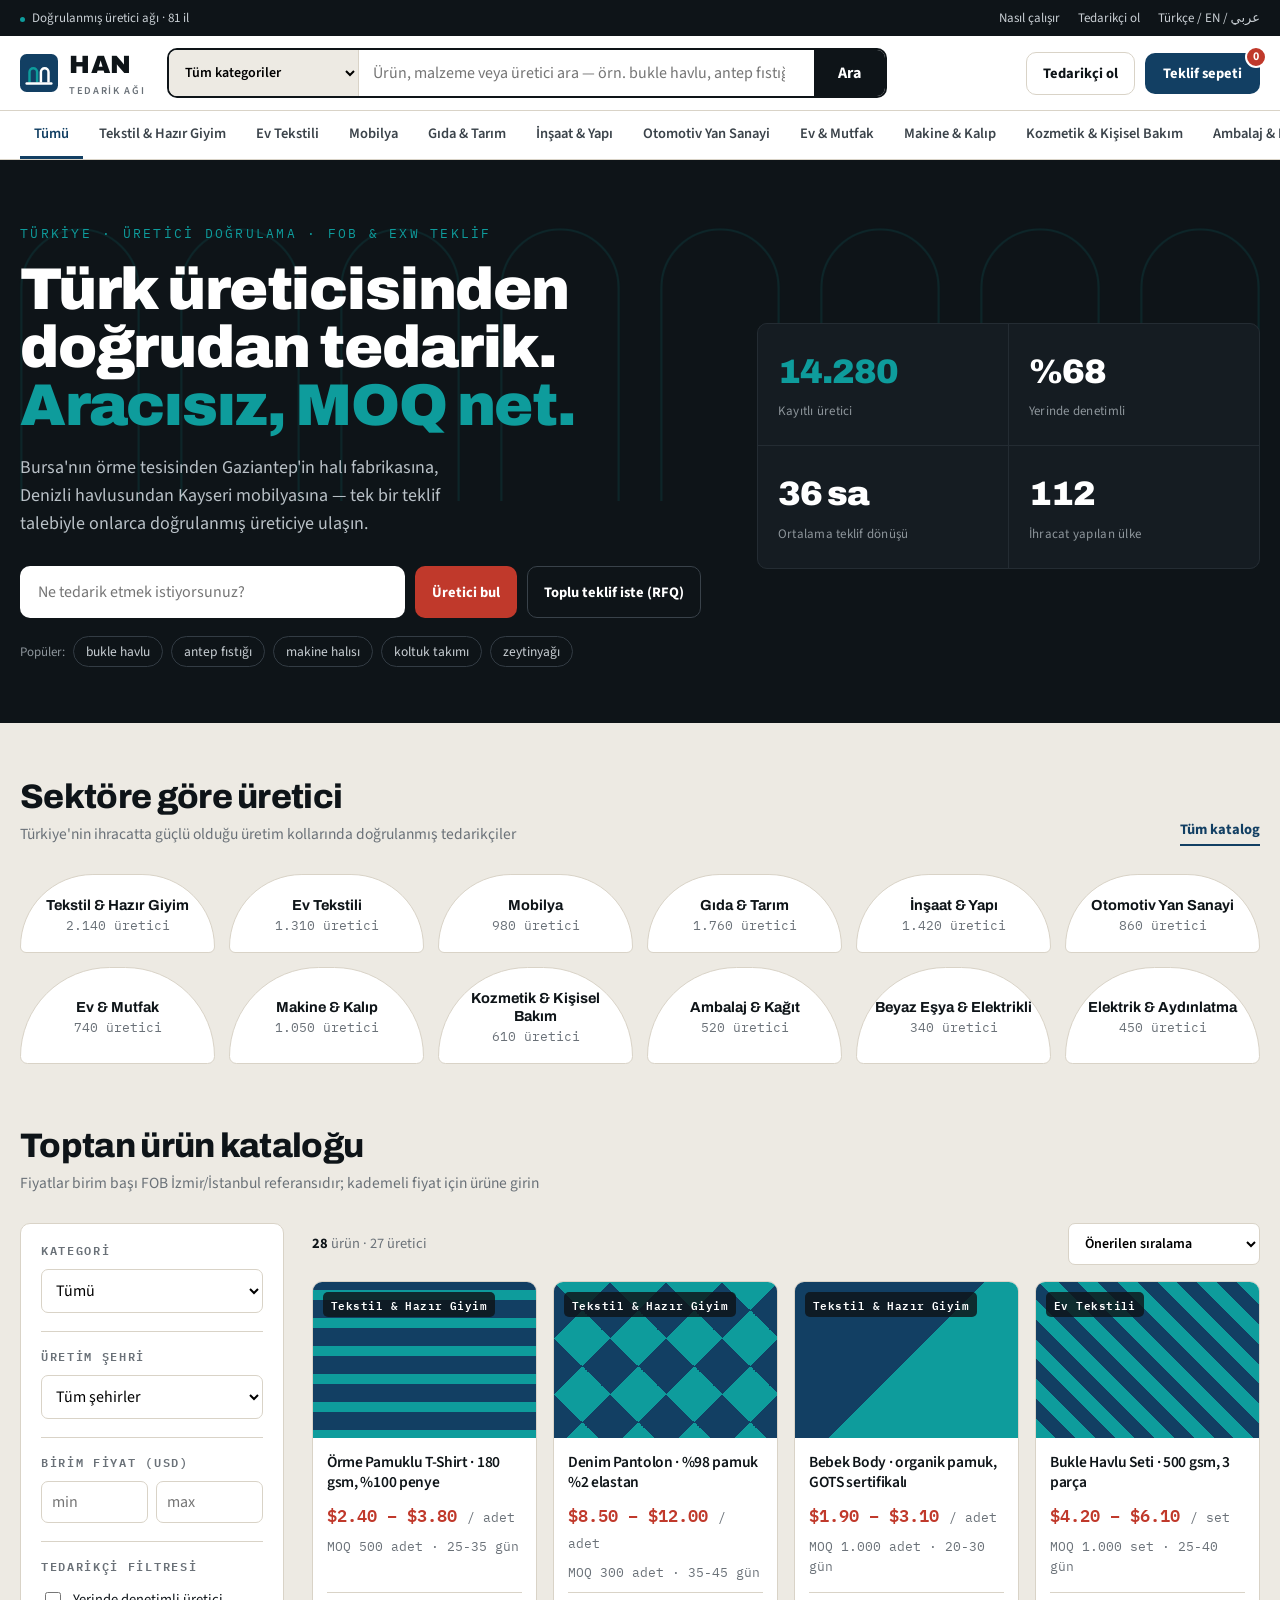
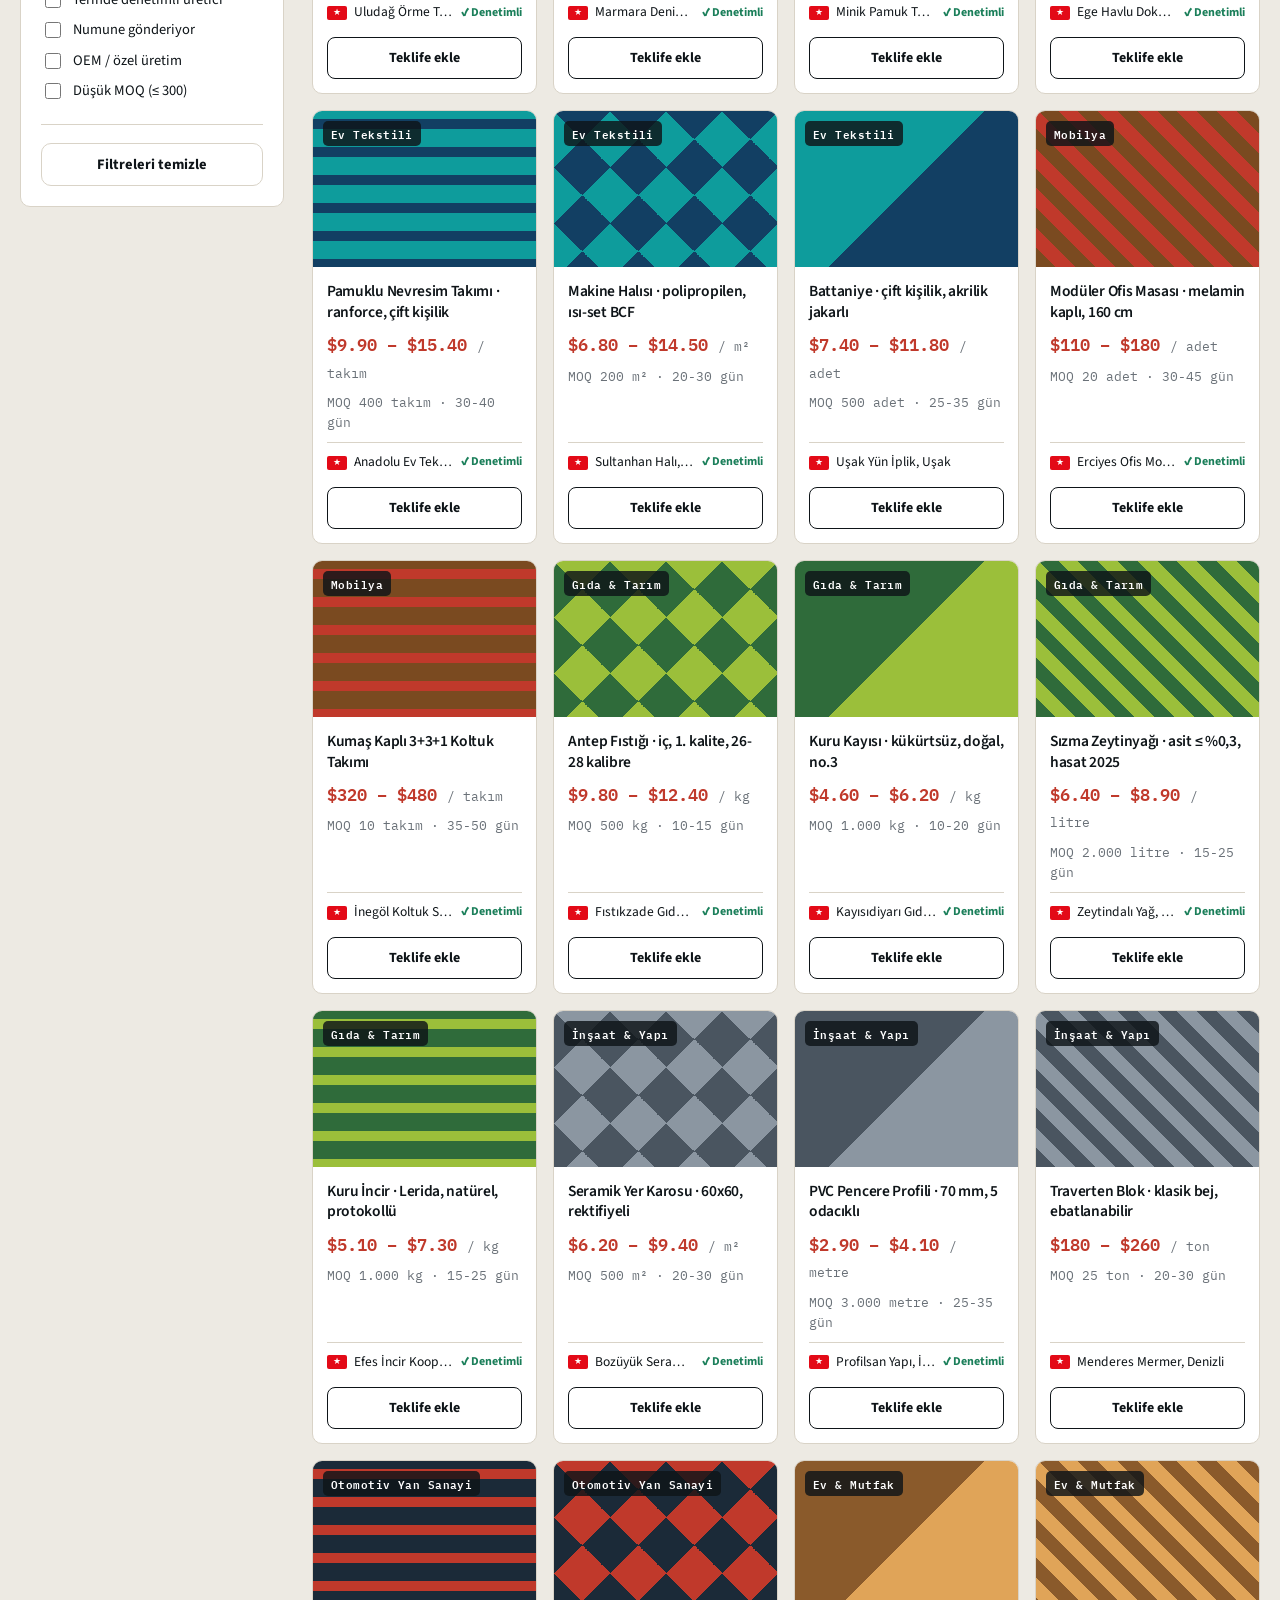
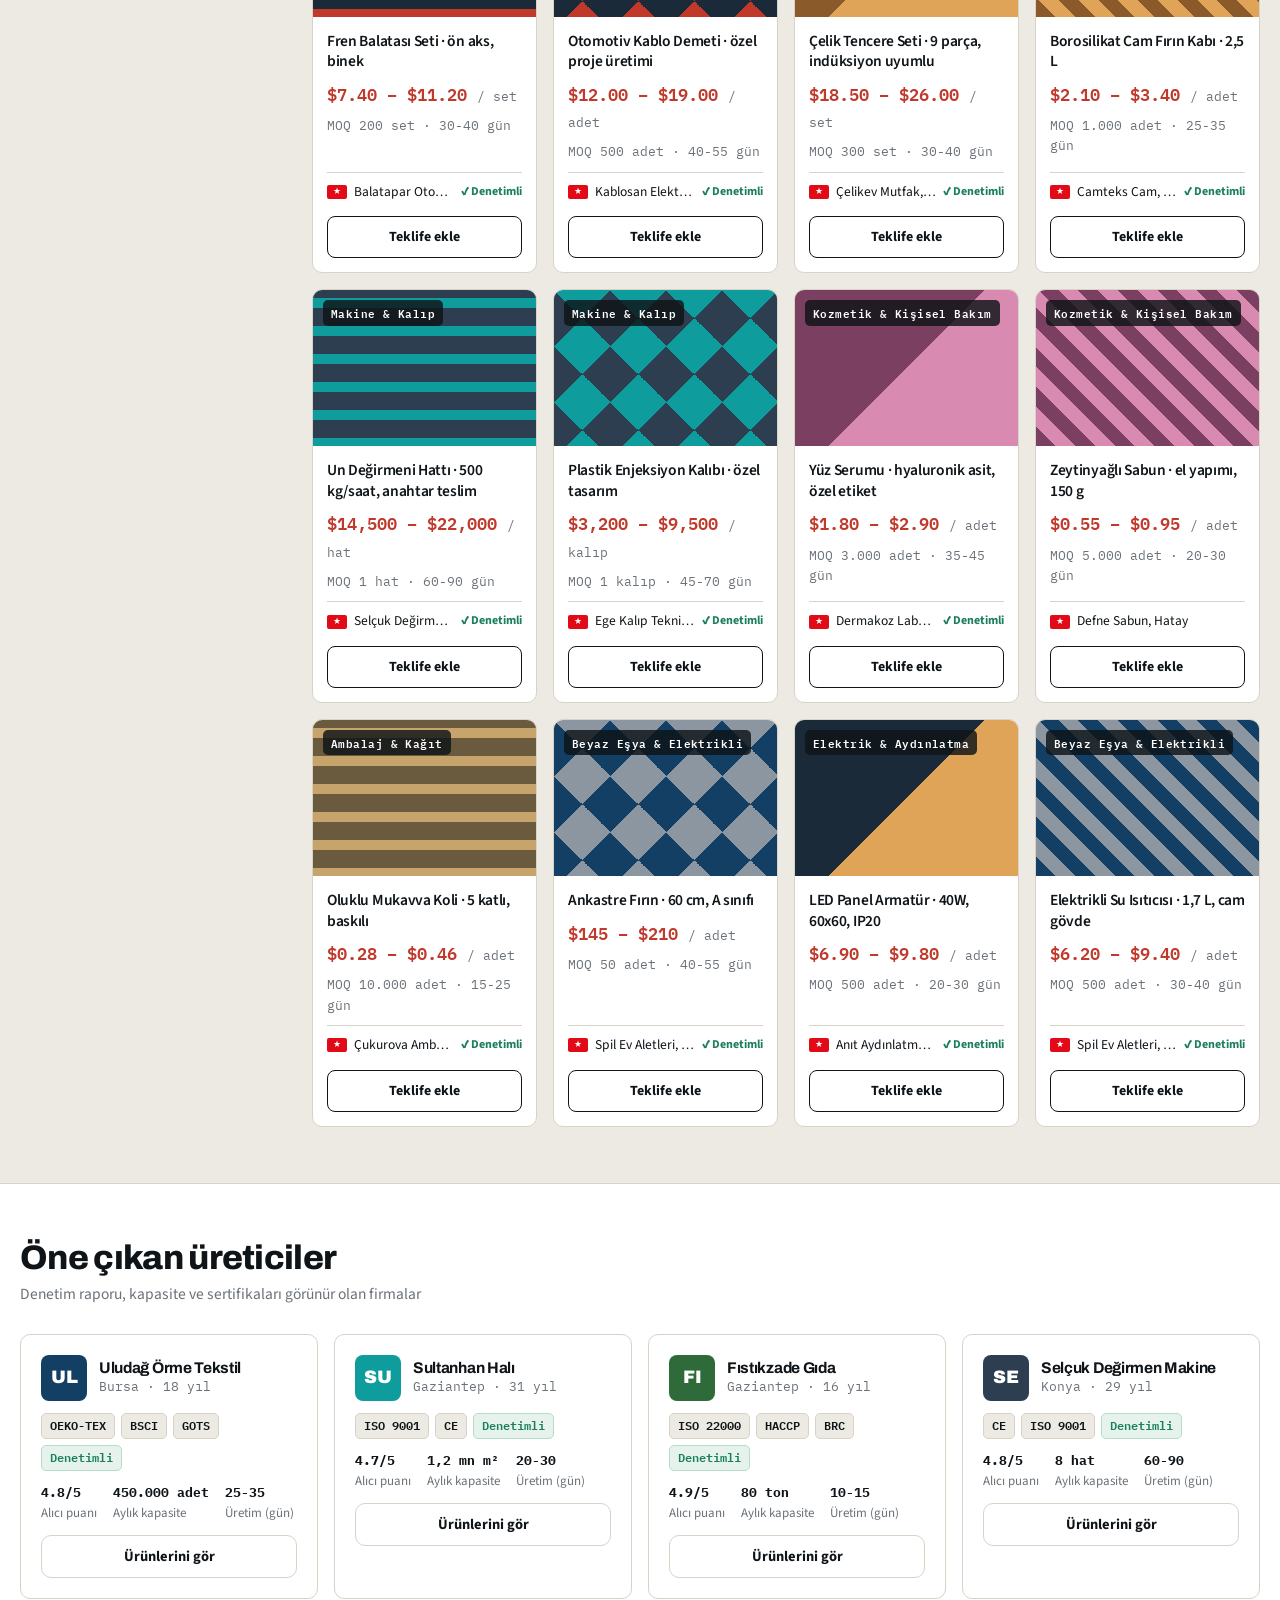
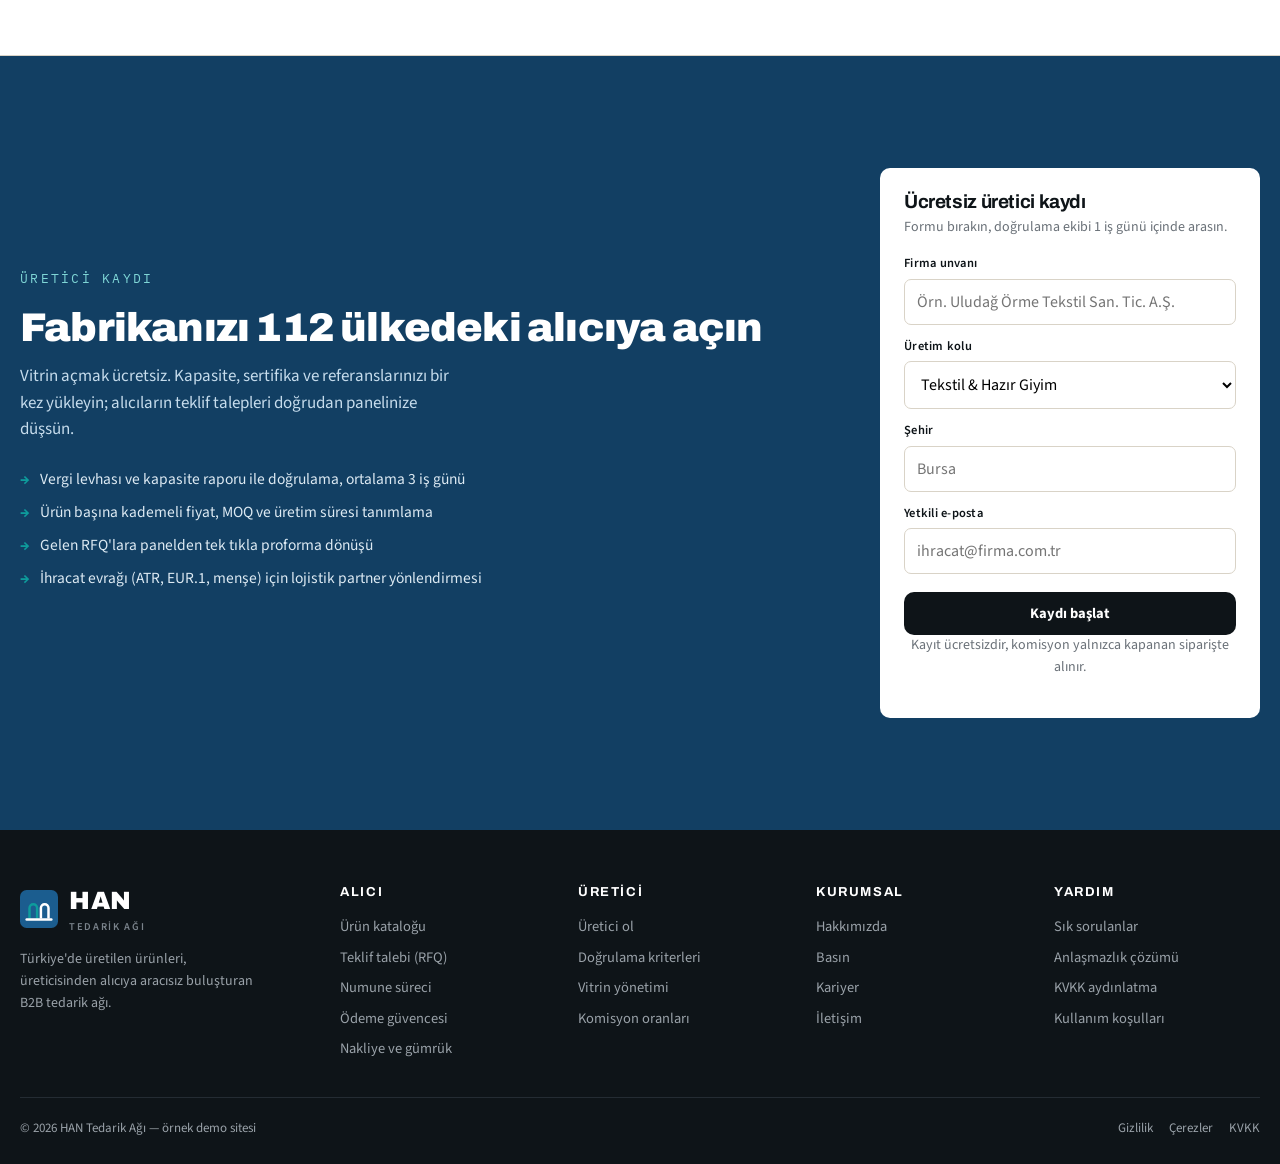
==== index.html @ 0b1ff14b "Add files via upload" ====
<!DOCTYPE html>
<html lang="tr">
<head>
<meta charset="UTF-8">
<meta name="viewport" content="width=device-width, initial-scale=1">
<title>HAN — Türkiye Tedarik Ağı | Doğrulanmış Türk üreticilerden toptan tedarik</title>
<link rel="preconnect" href="https://fonts.googleapis.com">
<link rel="preconnect" href="https://fonts.gstatic.com" crossorigin>
<link rel="stylesheet" href="assets/css/styles.css">
<link href="https://fonts.googleapis.com/css2?family=Archivo:wght@500;600;800;900&family=Source+Sans+3:wght@400;500;600;700&family=IBM+Plex+Mono:wght@400;500;600&display=swap" rel="stylesheet">

</head>
<body>

<div class="utility">
  <div class="wrap">
    <span><span class="dot"></span>Doğrulanmış üretici ağı · 81 il</span>
    <div class="right">
      <a href="#nasil">Nasıl çalışır</a>
      <a href="#tedarikci">Tedarikçi ol</a>
      <a href="#">Türkçe / EN / عربي</a>
    </div>
  </div>
</div>

<header class="main">
  <div class="wrap bar">
    <a class="logo" href="#">
      <svg class="mark" viewBox="0 0 40 40" aria-hidden="true">
        <rect width="40" height="40" rx="7" fill="#123F63"/>
        <path d="M10 30V19a4 4 0 018 0v11" stroke="#0E9C9C" stroke-width="2.6" fill="none"/>
        <path d="M22 30V19a4 4 0 018 0v11" stroke="#fff" stroke-width="2.6" fill="none"/>
        <path d="M7 31h26" stroke="#fff" stroke-width="2.6" stroke-linecap="round"/>
      </svg>
      <span><b data-brand="name">HAN</b><small data-brand="tag">Tedarik Ağı</small></span>
    </a>

    <form class="searchbox" onsubmit="doSearch(event)">
      <select id="searchCat" aria-label="Kategori seç"><option value="">Tüm kategoriler</option></select>
      <input id="searchInput" type="search" placeholder="Ürün, malzeme veya üretici ara — örn. bukle havlu, antep fıstığı" aria-label="Ara">
      <button type="submit">Ara</button>
    </form>

    <div class="acts">
      <button class="btn btn-ghost" onclick="scrollTo2('#tedarikci')">Tedarikçi ol</button>
      <button class="rfq-btn" onclick="openDrawer()">Teklif sepeti<span class="count" id="rfqCount">0</span></button>
    </div>
  </div>
  <nav class="cats" aria-label="Kategoriler"><div class="wrap" id="catNav"></div></nav>
</header>

<div class="hero">
  <svg class="hero-arches" aria-hidden="true" preserveAspectRatio="none" viewBox="0 0 1200 320">
    <defs><pattern id="ar" width="150" height="320" patternUnits="userSpaceOnUse">
      <path d="M20 320V120a55 55 0 01110 0v200" fill="none" stroke="#0E9C9C" stroke-width="2"/>
    </pattern></defs>
    <rect width="1200" height="320" fill="url(#ar)"/>
  </svg>
  <div class="wrap">
    <div>
      <div class="eyebrow">Türkiye · Üretici doğrulama · FOB & EXW teklif</div>
      <h1 data-brand="hero-title">Türk üreticisinden<br>doğrudan tedarik.<br><em>Aracısız, MOQ net.</em></h1>
      <p class="lede" data-brand="hero-lede"></p>
      <form class="hero-search" onsubmit="doSearch(event)">
        <input id="heroInput" type="search" placeholder="Ne tedarik etmek istiyorsunuz?" aria-label="Ürün ara">
        <button type="submit" class="btn btn-bole">Üretici bul</button>
        <button type="button" class="btn btn-ghost" style="color:#fff;border-color:#39424A" onclick="openDrawer()">Toplu teklif iste (RFQ)</button>
      </form>
      <div class="tags">
        <span>Popüler:</span>
        <button onclick="quick('havlu')">bukle havlu</button>
        <button onclick="quick('fıstık')">antep fıstığı</button>
        <button onclick="quick('halı')">makine halısı</button>
        <button onclick="quick('koltuk')">koltuk takımı</button>
        <button onclick="quick('zeytinyağı')">zeytinyağı</button>
      </div>
    </div>
    <div class="stats" id="heroStats"></div>
    </div>
  </div>
</div>

<section>
  <div class="wrap">
    <div class="sec-head">
      <div><h2>Sektöre göre üretici</h2><p>Türkiye'nin ihracatta güçlü olduğu üretim kollarında doğrulanmış tedarikçiler</p></div>
      <a class="more" href="#katalog">Tüm katalog</a>
    </div>
    <div class="arches" id="archGrid"></div>
  </div>
</section>

<section id="katalog" style="padding-top:8px">
  <div class="wrap">
    <div class="sec-head">
      <div><h2>Toptan ürün kataloğu</h2><p>Fiyatlar birim başı FOB İzmir/İstanbul referansıdır; kademeli fiyat için ürüne girin</p></div>
    </div>
    <div class="catalog">
      <aside class="filters">
        <div class="fgroup">
          <h4>Kategori</h4>
          <select id="fCat" onchange="render()"><option value="">Tümü</option></select>
        </div>
        <div class="fgroup">
          <h4>Üretim şehri</h4>
          <select id="fCity" onchange="render()"><option value="">Tüm şehirler</option></select>
        </div>
        <div class="fgroup">
          <h4>Birim fiyat (USD)</h4>
          <div class="range">
            <input type="number" id="fMin" placeholder="min" onchange="render()">
            <input type="number" id="fMax" placeholder="max" onchange="render()">
          </div>
        </div>
        <div class="fgroup">
          <h4>Tedarikçi filtresi</h4>
          <label class="check"><input type="checkbox" id="fVer" onchange="render()"> Yerinde denetimli üretici</label>
          <label class="check"><input type="checkbox" id="fSample" onchange="render()"> Numune gönderiyor</label>
          <label class="check"><input type="checkbox" id="fOem" onchange="render()"> OEM / özel üretim</label>
          <label class="check"><input type="checkbox" id="fLowMoq" onchange="render()"> Düşük MOQ (≤ 300)</label>
        </div>
        <div class="fgroup">
          <button class="btn btn-ghost" style="width:100%" onclick="resetFilters()">Filtreleri temizle</button>
        </div>
      </aside>

      <div>
        <div class="toolbar">
          <span class="n"><b id="resCount">0</b> ürün · <span id="resSupp">0</span> üretici</span>
          <select id="sortBy" onchange="render()">
            <option value="rel">Önerilen sıralama</option>
            <option value="priceAsc">Fiyat: düşükten yükseğe</option>
            <option value="priceDesc">Fiyat: yüksekten düşüğe</option>
            <option value="moq">MOQ: düşükten yükseğe</option>
            <option value="rating">Tedarikçi puanı</option>
          </select>
        </div>
        <div class="grid" id="grid"></div>
      </div>
    </div>
  </div>
</section>

<section class="suppliers" id="nasil">
  <div class="wrap">
    <div class="sec-head">
      <div><h2>Öne çıkan üreticiler</h2><p>Denetim raporu, kapasite ve sertifikaları görünür olan firmalar</p></div>
    </div>
    <div class="srow" id="suppRow"></div>
  </div>
</section>

<section class="sell" id="tedarikci">
  <div class="wrap">
    <div>
      <div class="eyebrow" style="color:#7FD6D6">Üretici kaydı</div>
      <h2>Fabrikanızı 112 ülkedeki alıcıya açın</h2>
      <p>Vitrin açmak ücretsiz. Kapasite, sertifika ve referanslarınızı bir kez yükleyin; alıcıların teklif talepleri doğrudan panelinize düşsün.</p>
      <ul>
        <li>Vergi levhası ve kapasite raporu ile doğrulama, ortalama 3 iş günü</li>
        <li>Ürün başına kademeli fiyat, MOQ ve üretim süresi tanımlama</li>
        <li>Gelen RFQ'lara panelden tek tıkla proforma dönüşü</li>
        <li>İhracat evrağı (ATR, EUR.1, menşe) için lojistik partner yönlendirmesi</li>
      </ul>
    </div>
    <form class="sellform" onsubmit="supplierSubmit(event)">
      <h3>Ücretsiz üretici kaydı</h3>
      <p>Formu bırakın, doğrulama ekibi 1 iş günü içinde arasın.</p>
      <div class="field"><label for="s1">Firma unvanı</label><input id="s1" required placeholder="Örn. Uludağ Örme Tekstil San. Tic. A.Ş."></div>
      <div class="field"><label for="s2">Üretim kolu</label><select id="s2" required></select></div>
      <div class="field"><label for="s3">Şehir</label><input id="s3" required placeholder="Bursa"></div>
      <div class="field"><label for="s4">Yetkili e-posta</label><input id="s4" type="email" required placeholder="ihracat@firma.com.tr"></div>
      <button class="btn btn-dark" style="width:100%;margin-top:6px">Kaydı başlat</button>
      <p class="note">Kayıt ücretsizdir, komisyon yalnızca kapanan siparişte alınır.</p>
    </form>
  </div>
</section>

<footer>
  <div class="wrap">
    <div class="fgrid">
      <div>
        <a class="logo" href="#" style="margin-bottom:14px">
          <svg class="mark" viewBox="0 0 40 40" aria-hidden="true">
            <rect width="40" height="40" rx="7" fill="#1B5D8F"/>
            <path d="M10 30V19a4 4 0 018 0v11" stroke="#0E9C9C" stroke-width="2.6" fill="none"/>
            <path d="M22 30V19a4 4 0 018 0v11" stroke="#fff" stroke-width="2.6" fill="none"/>
            <path d="M7 31h26" stroke="#fff" stroke-width="2.6" stroke-linecap="round"/>
          </svg>
          <span style="color:#fff"><b data-brand="name">HAN</b><small style="color:#7A838B" data-brand="tag">Tedarik Ağı</small></span>
        </a>
        <p style="max-width:34ch;font-size:14px">Türkiye'de üretilen ürünleri, üreticisinden alıcıya aracısız buluşturan B2B tedarik ağı.</p>
      </div>
      <div><h5>Alıcı</h5><ul>
        <li><a href="#katalog">Ürün kataloğu</a></li><li><a href="#">Teklif talebi (RFQ)</a></li>
        <li><a href="#">Numune süreci</a></li><li><a href="#">Ödeme güvencesi</a></li><li><a href="#">Nakliye ve gümrük</a></li></ul></div>
      <div><h5>Üretici</h5><ul>
        <li><a href="#tedarikci">Üretici ol</a></li><li><a href="#">Doğrulama kriterleri</a></li>
        <li><a href="#">Vitrin yönetimi</a></li><li><a href="#">Komisyon oranları</a></li></ul></div>
      <div><h5>Kurumsal</h5><ul>
        <li><a href="#">Hakkımızda</a></li><li><a href="#">Basın</a></li>
        <li><a href="#">Kariyer</a></li><li><a href="#">İletişim</a></li></ul></div>
      <div><h5>Yardım</h5><ul>
        <li><a href="#">Sık sorulanlar</a></li><li><a href="#">Anlaşmazlık çözümü</a></li>
        <li><a href="#">KVKK aydınlatma</a></li><li><a href="#">Kullanım koşulları</a></li></ul></div>
    </div>
    <div class="fbot">
      <span data-brand="footer">© 2026 HAN Tedarik Ağı — örnek demo sitesi</span>
      <div class="right"><a href="#">Gizlilik</a><a href="#">Çerezler</a><a href="#">KVKK</a></div>
    </div>
  </div>
</footer>

<div class="scrim" id="scrim" onclick="closeAll()"></div>

<aside class="drawer" id="drawer" aria-label="Teklif sepeti">
  <div class="dhead"><h3>Teklif sepeti</h3><button onclick="closeAll()" aria-label="Kapat">×</button></div>
  <div class="dbody" id="drawerBody"></div>
  <div class="dfoot" id="drawerFoot"></div>
</aside>

<div class="modal" id="modal" role="dialog" aria-modal="true"><div class="mbox" id="modalBox"></div></div>
<div class="toast" id="toast"></div>

<script src="assets/js/config.js"></script>
<script src="assets/js/data.js"></script>
<script src="assets/js/app.js"></script>
</body>
</html>
---- assets/css/styles.css ----
:root{
  --ink:#0E1418;
  --tile:#123F63;
  --tile-2:#1B5D8F;
  --turq:#0E9C9C;
  --bole:#C0392B;
  --stone:#EDEAE3;
  --paper:#FFFFFF;
  --line:#D9D3C7;
  --muted:#6A7178;
  --ok:#1B7F5A;
  --radius:10px;
  --arch:120px 120px 10px 10px;
  --shadow:0 1px 0 rgba(14,20,24,.06), 0 8px 24px -16px rgba(14,20,24,.35);
}
*{box-sizing:border-box}
html{scroll-behavior:smooth}
body{
  margin:0;background:var(--stone);color:var(--ink);
  font-family:'Source Sans 3',system-ui,sans-serif;font-size:16px;line-height:1.55;
  -webkit-font-smoothing:antialiased;
}
h1,h2,h3,h4{font-family:'Archivo',sans-serif;margin:0;letter-spacing:-.02em;line-height:1.08}
a{color:inherit;text-decoration:none}
button{font-family:inherit;font-size:inherit;cursor:pointer;border:0;background:none;color:inherit}
input,select,textarea{font-family:inherit;font-size:inherit}
:focus-visible{outline:3px solid var(--turq);outline-offset:2px;border-radius:4px}
.mono{font-family:'IBM Plex Mono',monospace;font-variant-numeric:tabular-nums}
.wrap{max-width:1280px;margin:0 auto;padding:0 20px}
.sr{position:absolute;width:1px;height:1px;overflow:hidden;clip:rect(0 0 0 0)}

/* ---------- HEADER ---------- */
.utility{background:var(--ink);color:#C9CFD4;font-size:13px}
.utility .wrap{display:flex;gap:20px;align-items:center;height:36px}
.utility .dot{width:5px;height:5px;border-radius:50%;background:var(--turq);display:inline-block;margin-right:7px}
.utility .right{margin-left:auto;display:flex;gap:18px;align-items:center}
.utility a:hover{color:#fff}
header.main{position:sticky;top:0;z-index:60;background:var(--paper);border-bottom:1px solid var(--line)}
.bar{display:flex;align-items:center;gap:22px;height:74px}
.logo{display:flex;align-items:center;gap:11px;flex-shrink:0}
.mark{width:38px;height:38px;flex-shrink:0}
.logo b{font-family:'Archivo';font-weight:900;font-size:25px;letter-spacing:.02em}
.logo small{display:block;font-size:10.5px;letter-spacing:.16em;text-transform:uppercase;color:var(--muted);font-weight:600;margin-top:-2px}
.searchbox{flex:1;display:flex;border:2px solid var(--ink);border-radius:var(--radius);overflow:hidden;background:#fff;max-width:720px}
.searchbox select{border:0;background:var(--stone);padding:0 12px;font-weight:600;font-size:14px;border-right:1px solid var(--line);max-width:190px}
.searchbox input{flex:1;border:0;padding:12px 14px;min-width:60px}
.searchbox input:focus{outline:none}
.searchbox button{background:var(--ink);color:#fff;padding:0 24px;font-weight:700;letter-spacing:.01em}
.searchbox button:hover{background:var(--tile)}
.acts{margin-left:auto;display:flex;align-items:center;gap:10px}
.btn{padding:10px 16px;border-radius:var(--radius);font-weight:700;font-size:14.5px;border:1.5px solid transparent;transition:.15s}
.btn-ghost{border-color:var(--line)}
.btn-ghost:hover{border-color:var(--ink)}
.btn-dark{background:var(--ink);color:#fff}
.btn-dark:hover{background:var(--tile)}
.btn-bole{background:var(--bole);color:#fff}
.btn-bole:hover{filter:brightness(.92)}
.rfq-btn{position:relative;background:var(--tile);color:#fff;padding:10px 18px;border-radius:var(--radius);font-weight:700;font-size:14.5px}
.rfq-btn:hover{background:var(--tile-2)}
.rfq-btn .count{position:absolute;top:-7px;right:-7px;background:var(--bole);color:#fff;font-size:12px;font-weight:700;min-width:22px;height:22px;border-radius:11px;display:grid;place-items:center;padding:0 5px;border:2px solid #fff}
nav.cats{border-top:1px solid var(--line);background:var(--paper)}
nav.cats .wrap{display:flex;gap:2px;overflow-x:auto;scrollbar-width:none}
nav.cats .wrap::-webkit-scrollbar{display:none}
nav.cats button{white-space:nowrap;padding:12px 14px;font-size:14.5px;font-weight:600;color:#3B434A;border-bottom:3px solid transparent}
nav.cats button:hover{color:var(--ink)}
nav.cats button[aria-current="true"]{color:var(--tile);border-bottom-color:var(--tile)}

/* ---------- HERO ---------- */
.hero{position:relative;background:var(--ink);color:#fff;overflow:hidden}
.hero .wrap{position:relative;z-index:2;padding:64px 20px 56px;display:grid;grid-template-columns:1.15fr .85fr;gap:56px;align-items:center}
.hero-arches{position:absolute;inset:0;opacity:.14;z-index:1}
.eyebrow{font-family:'IBM Plex Mono',monospace;font-size:12.5px;letter-spacing:.18em;text-transform:uppercase;color:var(--turq);margin-bottom:18px}
.hero h1{font-size:clamp(36px,4.6vw,62px);font-weight:900;line-height:.98}
.hero h1 em{font-style:normal;color:var(--turq)}
.hero p.lede{font-size:18px;color:#B9C1C7;max-width:52ch;margin:20px 0 28px}
.hero-search{display:flex;gap:10px;flex-wrap:wrap}
.hero-search input{flex:1;min-width:240px;padding:15px 18px;border:0;border-radius:var(--radius);font-size:16px}
.tags{display:flex;gap:8px;flex-wrap:wrap;margin-top:18px;align-items:center}
.tags span{font-size:13px;color:#8D959B}
.tags button{font-size:13.5px;padding:5px 12px;border:1px solid #333C44;border-radius:999px;color:#C9CFD4}
.tags button:hover{border-color:var(--turq);color:#fff}
.stats{display:grid;grid-template-columns:1fr 1fr;gap:1px;background:#242C33;border:1px solid #242C33;border-radius:var(--radius);overflow:hidden}
.stat{background:#151C22;padding:22px 20px}
.stat b{font-family:'Archivo';font-weight:900;font-size:34px;display:block;letter-spacing:-.03em}
.stat span{font-size:13px;color:#8D959B;letter-spacing:.02em}
.stat.turq b{color:var(--turq)}

/* ---------- SECTIONS ---------- */
section{padding:56px 0}
.sec-head{display:flex;align-items:flex-end;gap:16px;margin-bottom:28px;flex-wrap:wrap}
.sec-head h2{font-size:clamp(24px,3vw,34px);font-weight:800}
.sec-head p{margin:6px 0 0;color:var(--muted);font-size:15.5px}
.sec-head .more{margin-left:auto;font-weight:700;font-size:14.5px;color:var(--tile);border-bottom:2px solid var(--tile);padding-bottom:2px}

/* category arches */
.arches{display:grid;grid-template-columns:repeat(6,1fr);gap:14px}
.arch{background:var(--paper);border:1px solid var(--line);border-radius:var(--arch);padding:22px 14px 16px;text-align:center;transition:.18s;position:relative;overflow:hidden}
.arch:hover{transform:translateY(-3px);border-color:var(--tile);box-shadow:var(--shadow)}
.arch .motif{height:74px;margin:0 auto 12px;width:74px;border-radius:999px 999px 6px 6px}
.arch b{display:block;font-family:'Archivo';font-weight:700;font-size:14.5px;line-height:1.2}
.arch small{color:var(--muted);font-size:12.5px;font-family:'IBM Plex Mono',monospace}

/* ---------- CATALOG ---------- */
.catalog{display:grid;grid-template-columns:264px 1fr;gap:28px;align-items:start}
.filters{background:var(--paper);border:1px solid var(--line);border-radius:var(--radius);padding:20px;position:sticky;top:120px}
.fgroup{padding-bottom:18px;margin-bottom:18px;border-bottom:1px solid var(--line)}
.fgroup:last-child{border:0;margin:0;padding:0}
.fgroup h4{font-size:12px;letter-spacing:.14em;text-transform:uppercase;color:var(--muted);margin-bottom:12px;font-family:'IBM Plex Mono',monospace;font-weight:600}
.check{display:flex;align-items:center;gap:9px;padding:4px 0;font-size:14.5px;cursor:pointer}
.check input{accent-color:var(--tile);width:16px;height:16px}
.filters select,.filters input[type=number]{width:100%;padding:9px 10px;border:1px solid var(--line);border-radius:7px;background:#fff}
.range{display:flex;gap:8px}
.toolbar{display:flex;align-items:center;gap:14px;margin-bottom:16px;flex-wrap:wrap}
.toolbar .n{font-size:14.5px;color:var(--muted)}
.toolbar .n b{color:var(--ink)}
.toolbar select{margin-left:auto;padding:9px 12px;border:1px solid var(--line);border-radius:7px;background:#fff;font-weight:600;font-size:14px}

.grid{display:grid;grid-template-columns:repeat(4,1fr);gap:16px}
.card{background:var(--paper);border:1px solid var(--line);border-radius:var(--radius);overflow:hidden;display:flex;flex-direction:column;transition:.18s}
.card:hover{box-shadow:var(--shadow);border-color:#B9B2A4;transform:translateY(-2px)}
.card .thumb{height:156px;position:relative;cursor:pointer}
.card .thumb .badge{position:absolute;top:10px;left:10px;background:rgba(14,20,24,.82);color:#fff;font-size:11px;font-weight:600;padding:4px 8px;border-radius:5px;letter-spacing:.04em;font-family:'IBM Plex Mono',monospace}
.card .body{padding:14px;display:flex;flex-direction:column;gap:9px;flex:1}
.card h3{font-size:15.5px;font-weight:600;font-family:'Source Sans 3';line-height:1.32;cursor:pointer}
.card h3:hover{color:var(--tile)}
.price{font-family:'IBM Plex Mono',monospace;font-weight:600;font-size:17px;color:var(--bole)}
.price small{font-weight:400;color:var(--muted);font-size:12.5px}
.moq{font-size:13px;color:var(--muted);font-family:'IBM Plex Mono',monospace}
.supp{display:flex;align-items:center;gap:7px;font-size:13.5px;padding-top:9px;border-top:1px solid var(--line);margin-top:auto}
.supp .flagchip{width:20px;height:14px;border-radius:2px;background:linear-gradient(#E30A17 0 100%);position:relative;flex-shrink:0}
.supp .flagchip::after{content:"★";position:absolute;inset:0;color:#fff;font-size:9px;display:grid;place-items:center}
.supp .name{overflow:hidden;text-overflow:ellipsis;white-space:nowrap}
.verified{color:var(--ok);font-weight:700;font-size:12px;display:inline-flex;align-items:center;gap:3px;flex-shrink:0}
.card .add{margin:0 14px 14px;padding:10px;border:1.5px solid var(--ink);border-radius:8px;font-weight:700;font-size:14px;text-align:center;transition:.15s}
.card .add:hover{background:var(--ink);color:#fff}
.card .add.in{background:var(--ok);border-color:var(--ok);color:#fff}
.empty{grid-column:1/-1;background:var(--paper);border:1px dashed var(--line);border-radius:var(--radius);padding:56px;text-align:center}
.empty h3{font-size:20px;margin-bottom:8px}
.empty p{color:var(--muted);margin:0 0 18px}

/* ---------- SUPPLIERS ---------- */
.suppliers{background:var(--paper);border-top:1px solid var(--line);border-bottom:1px solid var(--line)}
.srow{display:grid;grid-template-columns:repeat(4,1fr);gap:16px}
.scard{border:1px solid var(--line);border-radius:var(--radius);padding:20px;display:flex;flex-direction:column;gap:12px}
.scard .top{display:flex;gap:12px;align-items:center}
.scard .avatar{width:46px;height:46px;border-radius:8px;display:grid;place-items:center;font-family:'Archivo';font-weight:900;color:#fff;font-size:18px;flex-shrink:0}
.scard h4{font-size:15.5px;font-weight:700}
.scard .meta{font-size:13px;color:var(--muted);font-family:'IBM Plex Mono',monospace}
.chips{display:flex;gap:6px;flex-wrap:wrap}
.chip{font-size:11.5px;font-weight:600;padding:3px 8px;border-radius:5px;background:var(--stone);border:1px solid var(--line);font-family:'IBM Plex Mono',monospace}
.scard .stats2{display:flex;gap:16px;font-size:13px;color:var(--muted)}
.scard .stats2 b{color:var(--ink);display:block;font-family:'IBM Plex Mono',monospace}

/* ---------- SELL CTA ---------- */
.sell{background:var(--tile);color:#fff}
.sell .wrap{display:grid;grid-template-columns:1fr 380px;gap:48px;align-items:center;padding:56px 20px}
.sell h2{font-size:clamp(26px,3.4vw,40px);font-weight:900;margin-bottom:14px}
.sell p{color:#C6DCEC;font-size:17px;max-width:56ch;margin:0 0 24px}
.sell ul{list-style:none;padding:0;margin:0 0 28px;display:grid;gap:9px}
.sell li{display:flex;gap:10px;font-size:15.5px;color:#DDEAF3}
.sell li::before{content:"→";color:var(--turq);font-weight:700}
.sellform{background:#fff;color:var(--ink);border-radius:var(--radius);padding:24px}
.sellform h3{font-size:19px;margin-bottom:4px}
.sellform p{color:var(--muted);font-size:14px;margin:0 0 16px}
.field{margin-bottom:12px}
.field label{display:block;font-size:12.5px;font-weight:600;margin-bottom:5px;letter-spacing:.02em}
.field input,.field select,.field textarea{width:100%;padding:11px 12px;border:1px solid var(--line);border-radius:7px;background:#fff}
.field textarea{resize:vertical;min-height:78px}

/* ---------- FOOTER ---------- */
footer{background:var(--ink);color:#9AA2A9;padding:52px 0 26px;font-size:14.5px}
.fgrid{display:grid;grid-template-columns:1.4fr repeat(4,1fr);gap:32px;margin-bottom:36px}
footer h5{font-family:'Archivo';color:#fff;font-size:13px;letter-spacing:.12em;text-transform:uppercase;margin:0 0 14px}
footer ul{list-style:none;padding:0;margin:0;display:grid;gap:8px}
footer a:hover{color:#fff}
.fbot{border-top:1px solid #242C33;padding-top:20px;display:flex;gap:16px;flex-wrap:wrap;font-size:13px}
.fbot .right{margin-left:auto;display:flex;gap:16px}

/* ---------- DRAWER / MODAL ---------- */
.scrim{position:fixed;inset:0;background:rgba(14,20,24,.55);z-index:90;opacity:0;pointer-events:none;transition:.2s}
.scrim.on{opacity:1;pointer-events:auto}
.drawer{position:fixed;top:0;right:0;bottom:0;width:min(460px,100%);background:var(--stone);z-index:100;display:flex;flex-direction:column;transform:translateX(100%);transition:transform .26s cubic-bezier(.4,0,.2,1)}
.drawer.on{transform:none}
.dhead{background:var(--ink);color:#fff;padding:20px;display:flex;align-items:center;gap:12px}
.dhead h3{font-size:19px;flex:1}
.dhead button{color:#9AA2A9;font-size:26px;line-height:1}
.dhead button:hover{color:#fff}
.dbody{flex:1;overflow:auto;padding:18px}
.ditem{background:#fff;border:1px solid var(--line);border-radius:8px;padding:12px;display:flex;gap:12px;margin-bottom:10px}
.ditem .th{width:54px;height:54px;border-radius:6px;flex-shrink:0}
.ditem .n{font-size:14px;font-weight:600;line-height:1.3}
.ditem .s{font-size:12.5px;color:var(--muted);font-family:'IBM Plex Mono',monospace}
.ditem input{width:96px;padding:6px 8px;border:1px solid var(--line);border-radius:6px;font-family:'IBM Plex Mono',monospace}
.ditem .rm{color:var(--bole);font-size:12.5px;font-weight:600;margin-left:auto}
.dfoot{border-top:1px solid var(--line);padding:16px 18px;background:#fff}
.dfoot .btn{width:100%;text-align:center;display:block}
.note{font-size:12.5px;color:var(--muted);margin-top:10px;text-align:center}

.modal{position:fixed;inset:0;z-index:100;display:none;padding:28px;overflow:auto}
.modal.on{display:block}
.mbox{max-width:940px;margin:0 auto;background:var(--paper);border-radius:12px;overflow:hidden;position:relative}
.mclose{position:absolute;top:14px;right:16px;font-size:28px;z-index:3;width:38px;height:38px;background:rgba(255,255,255,.9);border-radius:50%;line-height:1}
.mtop{display:grid;grid-template-columns:1fr 1fr}
.mimg{min-height:320px}
.minfo{padding:28px}
.minfo h2{font-size:25px;font-weight:800;margin-bottom:12px;line-height:1.15}
.tier{width:100%;border-collapse:collapse;margin:16px 0}
.tier th{font-family:'IBM Plex Mono',monospace;font-size:11.5px;letter-spacing:.1em;text-transform:uppercase;color:var(--muted);text-align:left;padding:8px 10px;border-bottom:1px solid var(--line);font-weight:600}
.tier td{padding:10px;border-bottom:1px solid var(--line);font-family:'IBM Plex Mono',monospace;font-size:14.5px}
.tier td:last-child{color:var(--bole);font-weight:600}
.specs{display:grid;grid-template-columns:1fr 1fr;gap:1px;background:var(--line);border:1px solid var(--line);border-radius:8px;overflow:hidden;margin:18px 0}
.specs div{background:#fff;padding:11px 13px;font-size:13.5px}
.specs div span{display:block;color:var(--muted);font-size:11.5px;font-family:'IBM Plex Mono',monospace;letter-spacing:.06em;text-transform:uppercase}
.mbtns{display:flex;gap:10px;margin-top:18px}
.mbtns .btn{flex:1;text-align:center}
.mbottom{border-top:1px solid var(--line);padding:24px 28px;background:var(--stone)}

.toast{position:fixed;left:50%;bottom:26px;transform:translate(-50%,80px);background:var(--ink);color:#fff;padding:13px 22px;border-radius:9px;z-index:200;font-weight:600;font-size:14.5px;opacity:0;transition:.24s}
.toast.on{opacity:1;transform:translate(-50%,0)}
.success{text-align:center;padding:32px 20px}
.success .tick{width:62px;height:62px;border-radius:50%;background:var(--ok);color:#fff;font-size:32px;display:grid;place-items:center;margin:0 auto 18px}
.success h3{font-size:22px;margin-bottom:10px}
.success p{color:var(--muted);margin:0 0 6px}
.rfqno{font-family:'IBM Plex Mono',monospace;font-weight:600;background:var(--stone);border:1px dashed var(--line);padding:8px 14px;border-radius:7px;display:inline-block;margin-top:12px}

@media (max-width:1080px){
  .grid{grid-template-columns:repeat(3,1fr)}
  .arches{grid-template-columns:repeat(4,1fr)}
  .srow{grid-template-columns:repeat(2,1fr)}
  .hero .wrap{grid-template-columns:1fr;gap:34px}
  .sell .wrap{grid-template-columns:1fr}
  .fgrid{grid-template-columns:1fr 1fr 1fr}
}
@media (max-width:880px){
  .catalog{grid-template-columns:1fr}
  .filters{position:static}
  .bar{height:auto;padding:14px 0;flex-wrap:wrap}
  .searchbox{order:3;width:100%;max-width:none}
  .acts{order:2}
  .utility .wrap{overflow-x:auto}
  .mtop{grid-template-columns:1fr}
  .mimg{min-height:190px}
}
@media (max-width:620px){
  .grid{grid-template-columns:repeat(2,1fr)}
  .arches{grid-template-columns:repeat(3,1fr)}
  .srow{grid-template-columns:1fr}
  .stats{grid-template-columns:1fr 1fr}
  .fgrid{grid-template-columns:1fr 1fr}
  .searchbox select{display:none}
  .modal{padding:0}
  section{padding:40px 0}
}
@media (prefers-reduced-motion:reduce){*{transition:none!important;animation:none!important}}
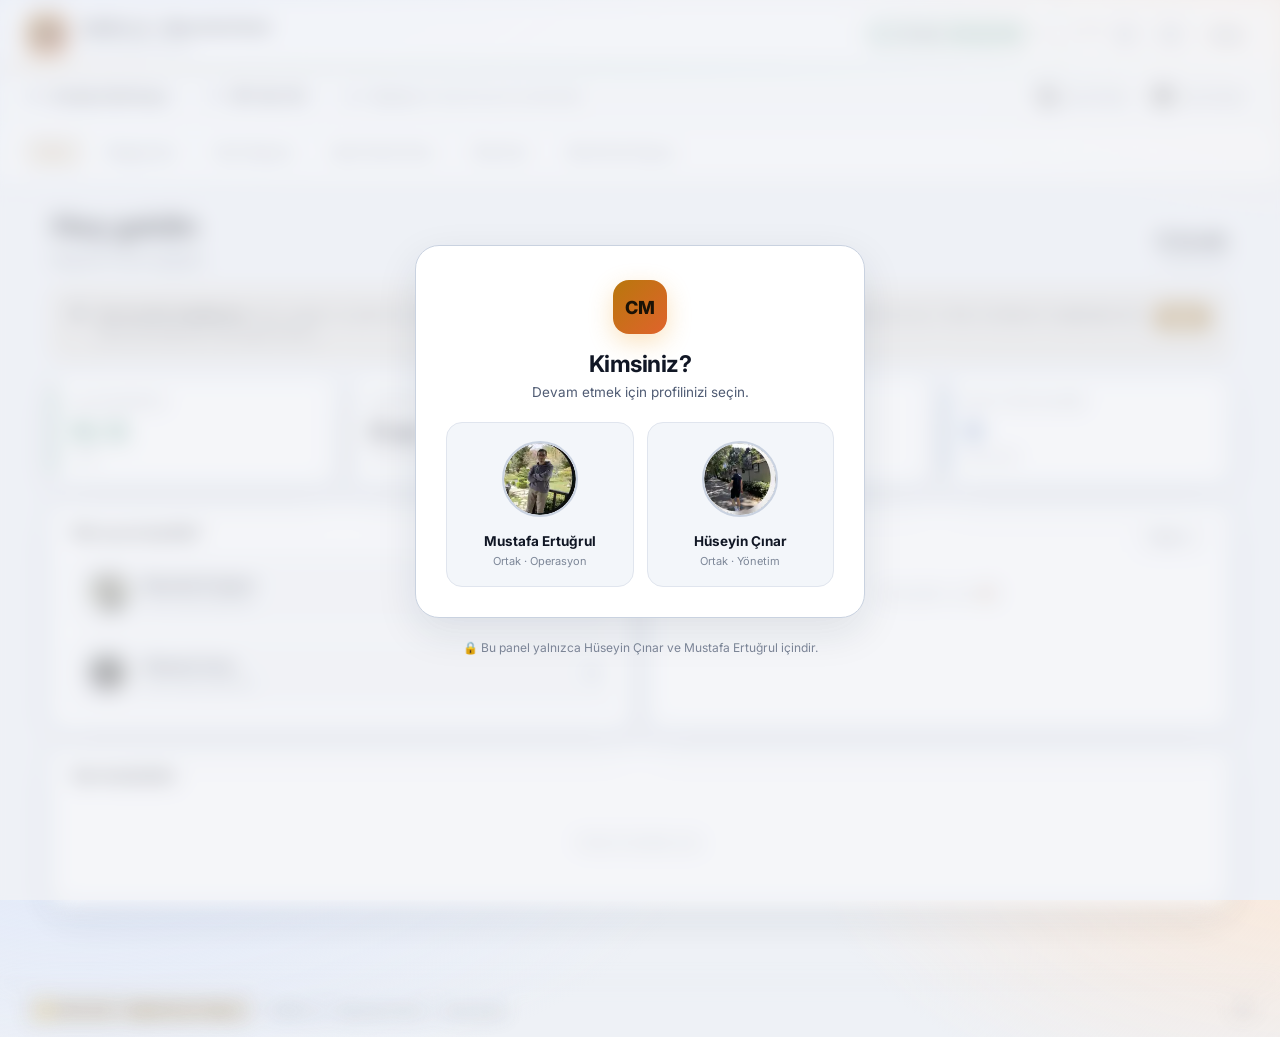
==== commit e8f5df35: "Add files via upload" ====
--- a/index.html
+++ b/index.html
@@ -2,228 +2,2129 @@
 <html lang="tr">
 <head>
 <meta charset="UTF-8">
-<meta name="viewport" content="width=device-width, initial-scale=1">
-<title>HAN — Türkiye Tedarik Ağı | Doğrulanmış Türk üreticilerden toptan tedarik</title>
+<meta name="viewport" content="width=device-width, initial-scale=1.0, viewport-fit=cover">
+<meta name="robots" content="noindex, nofollow">
+<title>CNAR · Maventa — Ortak Panel</title>
 <link rel="preconnect" href="https://fonts.googleapis.com">
 <link rel="preconnect" href="https://fonts.gstatic.com" crossorigin>
-<link rel="stylesheet" href="assets/css/styles.css">
-<link href="https://fonts.googleapis.com/css2?family=Archivo:wght@500;600;800;900&family=Source+Sans+3:wght@400;500;600;700&family=IBM+Plex+Mono:wght@400;500;600&display=swap" rel="stylesheet">
-
+<link href="https://fonts.googleapis.com/css2?family=Inter:wght@400;500;600;700;800&family=JetBrains+Mono:wght@500;700&display=swap" rel="stylesheet">
+<style>
+/* ============================================================
+   CNAR · Maventa — Ortak Panel  ·  v2 tema (aydınlık + karanlık)
+   ============================================================ */
+
+/* ---------- KARANLIK (varsayılan) ---------- */
+:root{
+  --bg:#0a0c11;
+  --bg-2:#0f1219;
+  --card:#141821;
+  --card-2:#1a1f2a;
+  --line:#222936;
+  --line-2:#2e3745;
+  --txt:#e9edf4;
+  --txt-2:#9aa4b5;
+  --txt-3:#616c80;
+  --gold:#f0a83c;
+  --teal:#2fd0b4;
+  --green:#3ecf8e;
+  --blue:#5b8def;
+  --red:#f2647a;
+  --amber:#ffb020;
+  /* grafik rolleri */
+  --c-mal:#3987e5;
+  --c-kar:#199e70;
+  --c-oran:#f0a83c;
+  --c-grid:#222936;
+  --shadow:0 18px 50px rgba(0,0,0,.5);
+  --glass:rgba(10,12,17,.72);
+  --r:16px;
+}
+
+/* ---------- AYDINLIK ---------- */
+:root[data-theme="light"]{
+  --bg:#eef1f6;
+  --bg-2:#f7f9fc;
+  --card:#ffffff;
+  --card-2:#f3f6fa;
+  --line:#e0e5ee;
+  --line-2:#c9d2e0;
+  --txt:#111725;
+  --txt-2:#4f5b73;
+  --txt-3:#7d8798;
+  --gold:#b8770c;
+  --teal:#0d8f7c;
+  --green:#0f8a5f;
+  --blue:#2a6fd0;
+  --red:#cf3350;
+  --amber:#a86f00;
+  --c-mal:#2a78d6;
+  --c-kar:#1baf7a;
+  --c-oran:#eda100;
+  --c-grid:#e0e5ee;
+  --shadow:0 14px 40px rgba(23,35,60,.10);
+  --glass:rgba(255,255,255,.8);
+}
+
+*{box-sizing:border-box}
+html,body{height:100%}
+body{
+  margin:0;
+  background:var(--bg);
+  color:var(--txt);
+  font-family:'Inter',system-ui,-apple-system,'Segoe UI',sans-serif;
+  -webkit-font-smoothing:antialiased;
+  transition:background .4s ease, color .4s ease;
+}
+:root:not([data-theme="light"]) body{
+  background:
+    radial-gradient(1200px 620px at 8% -12%, #182034 0%, transparent 62%),
+    radial-gradient(900px 520px at 102% -4%, #1d1526 0%, transparent 58%),
+    var(--bg);
+}
+:root[data-theme="light"] body{
+  background:
+    radial-gradient(1100px 560px at 6% -14%, #dfe8fb 0%, transparent 60%),
+    radial-gradient(900px 480px at 104% -6%, #fbe8d8 0%, transparent 58%),
+    var(--bg);
+}
+h1,h2,h3{margin:0;font-weight:700;letter-spacing:-.02em}
+button{font-family:inherit}
+a{color:inherit}
+
+/* kilitliyken bulanıklaştırma */
+#app{transition:filter .6s ease, opacity .6s ease;min-height:100vh;display:flex;flex-direction:column}
+body.locked #app{filter:blur(10px) saturate(.65);opacity:.8;pointer-events:none;user-select:none}
+body.locked{overflow:hidden}
+
+/* ================= TOPBAR ================= */
+.topbar{
+  display:flex;align-items:center;justify-content:space-between;gap:18px;
+  padding:13px 26px;
+  border-bottom:1px solid var(--line);
+  background:var(--glass);
+  backdrop-filter:blur(16px);
+  position:sticky;top:0;z-index:40;flex-wrap:wrap;
+}
+.topbar::after{
+  content:'';position:absolute;left:0;right:0;bottom:-1px;height:2px;
+  background:linear-gradient(90deg,var(--gold),var(--teal),transparent);
+  opacity:.85;
+}
+.brand{display:flex;align-items:center;gap:12px}
+.brand-mark{
+  width:42px;height:42px;border-radius:13px;
+  background:linear-gradient(135deg,var(--gold),#e0632c);
+  display:grid;place-items:center;font-weight:800;font-size:15px;color:#1a1206;
+  box-shadow:0 8px 22px rgba(240,168,60,.32);
+}
+.brand-text{display:flex;flex-direction:column;line-height:1.25}
+.brand-text strong{font-size:14.5px}
+.brand-text span{font-size:11.5px;color:var(--txt-3)}
+
+.topbar-right{display:flex;align-items:center;gap:10px;flex-wrap:wrap}
+.chip-btn{
+  width:36px;height:36px;border-radius:11px;border:1px solid var(--line-2);
+  background:var(--card-2);color:var(--txt-2);cursor:pointer;font-size:15px;
+  display:grid;place-items:center;transition:.16s;
+}
+.chip-btn:hover{color:var(--txt);border-color:var(--txt-3)}
+
+.session-chip{
+  display:flex;align-items:center;gap:9px;padding:7px 13px;border-radius:999px;
+  background:color-mix(in srgb,var(--green) 12%,transparent);
+  border:1px solid color-mix(in srgb,var(--green) 32%,transparent);
+}
+.session-chip .label{font-size:10.5px;color:var(--txt-2);letter-spacing:.05em;text-transform:uppercase;font-weight:600}
+.session-chip .timer{font-family:'JetBrains Mono',monospace;font-weight:700;font-size:14px;color:var(--green);font-variant-numeric:tabular-nums}
+.pulse{width:7px;height:7px;border-radius:50%;background:var(--green);animation:pulse 2s infinite}
+@keyframes pulse{
+  0%{box-shadow:0 0 0 0 color-mix(in srgb,var(--green) 55%,transparent)}
+  70%{box-shadow:0 0 0 8px transparent}100%{box-shadow:0 0 0 0 transparent}
+}
+.who{display:flex;align-items:center;gap:9px}
+.who img{width:34px;height:34px;border-radius:50%;object-fit:cover;border:2px solid var(--line-2)}
+.who-text{display:flex;flex-direction:column;line-height:1.25}
+.who-text strong{font-size:13px}
+.who-text span{font-size:10.5px;color:var(--txt-3)}
+
+/* ================= CANLI ŞERİT ================= */
+.livebar{
+  display:flex;align-items:center;gap:20px;flex-wrap:wrap;
+  padding:10px 26px;border-bottom:1px solid var(--line);
+  background:var(--bg-2);font-size:13px;
+}
+.lb{display:flex;align-items:center;gap:9px;color:var(--txt-2)}
+.lb .ico{font-size:15px;line-height:1}
+.lb b{color:var(--txt);font-weight:600}
+.lb .mono{font-family:'JetBrains Mono',monospace;font-variant-numeric:tabular-nums;font-weight:700;font-size:15px;color:var(--txt)}
+.lb-sep{width:1px;height:20px;background:var(--line)}
+.lb-live{margin-left:auto;display:flex;align-items:center;gap:10px}
+.mini-av{
+  display:flex;align-items:center;gap:7px;padding:4px 11px 4px 4px;border-radius:999px;
+  background:var(--card-2);border:1px solid var(--line);font-size:12px;color:var(--txt-3);
+}
+.mini-av img{width:24px;height:24px;border-radius:50%;object-fit:cover;filter:grayscale(1);opacity:.55}
+.mini-av.on{border-color:color-mix(in srgb,var(--green) 45%,transparent);background:color-mix(in srgb,var(--green) 10%,transparent);color:var(--txt-2)}
+.mini-av.on img{filter:none;opacity:1}
+.mini-av .t{font-family:'JetBrains Mono',monospace;font-weight:700;color:var(--green);font-size:12px}
+
+/* ================= TABS ================= */
+.tabs{
+  display:flex;gap:6px;padding:11px 22px;
+  border-bottom:1px solid var(--line);background:var(--glass);
+  backdrop-filter:blur(12px);overflow-x:auto;scrollbar-width:none;
+  position:sticky;top:68px;z-index:35;
+}
+.tabs::-webkit-scrollbar{display:none}
+.tab{
+  background:transparent;border:1px solid transparent;color:var(--txt-3);
+  padding:8px 15px;font-size:13.5px;font-weight:600;cursor:pointer;
+  border-radius:10px;white-space:nowrap;transition:.16s;
+}
+.tab:hover{color:var(--txt-2);background:var(--card-2)}
+.tab.active{
+  color:var(--gold);background:color-mix(in srgb,var(--gold) 13%,transparent);
+  border-color:color-mix(in srgb,var(--gold) 32%,transparent);
+}
+
+.wrap{max-width:1220px;width:100%;margin:0 auto;padding:26px 22px 60px;flex:1}
+.panel{display:none;animation:fade .35s ease}
+.panel.active{display:block}
+@keyframes fade{from{opacity:0;transform:translateY(8px)}to{opacity:1;transform:none}}
+
+/* ================= HERO / HEAD ================= */
+.hero{display:flex;justify-content:space-between;align-items:flex-end;gap:20px;margin-bottom:22px;flex-wrap:wrap}
+.hero h1{font-size:31px}
+.sub{margin:6px 0 0;color:var(--txt-2);font-size:14px}
+.hero-date{text-align:right;display:flex;flex-direction:column}
+.hero-date span{font-size:19px;font-weight:700}
+.hero-date small{color:var(--txt-3);font-size:12px}
+.section-head{margin-bottom:20px}
+.section-head h1{font-size:27px;display:flex;align-items:center;gap:12px;flex-wrap:wrap}
+
+/* ================= STAT ================= */
+.stat-row{display:grid;grid-template-columns:repeat(auto-fit,minmax(190px,1fr));gap:14px;margin-bottom:20px}
+.stat{
+  background:var(--card);border:1px solid var(--line);border-radius:var(--r);
+  padding:17px 19px;position:relative;overflow:hidden;box-shadow:var(--shadow);
+}
+.stat::before{content:'';position:absolute;left:0;top:0;bottom:0;width:3px;background:var(--txt-3);opacity:.5}
+.stat.gold::before{background:var(--gold);opacity:1}
+.stat.green::before{background:var(--green);opacity:1}
+.stat.blue::before{background:var(--blue);opacity:1}
+.stat .k{font-size:10.5px;color:var(--txt-3);text-transform:uppercase;letter-spacing:.07em;font-weight:700}
+.stat .v{font-size:27px;font-weight:800;margin-top:7px;letter-spacing:-.03em;font-variant-numeric:tabular-nums}
+.stat .d{font-size:11.5px;color:var(--txt-3);margin-top:3px}
+.stat.gold .v{color:var(--gold)}
+.stat.green .v{color:var(--green)}
+.stat.blue .v{color:var(--blue)}
+
+/* ================= CARD ================= */
+.card{
+  background:var(--card);border:1px solid var(--line);border-radius:var(--r);
+  padding:19px;margin-bottom:18px;box-shadow:var(--shadow);
+}
+.card.no-pad{padding:0;overflow:hidden}
+.card-head{display:flex;justify-content:space-between;align-items:center;gap:12px;margin-bottom:15px;flex-wrap:wrap}
+.card-head.pad{padding:19px 19px 0;margin-bottom:12px}
+.card-head h2{font-size:15px}
+.grid-2{display:grid;grid-template-columns:1fr 1fr;gap:18px}
+@media(max-width:860px){.grid-2{grid-template-columns:1fr}}
+
+/* ================= BUTTONS ================= */
+.btn{
+  background:var(--gold);color:#1c1204;border:0;border-radius:10px;
+  padding:9px 16px;font-weight:700;font-size:13px;cursor:pointer;transition:.16s;
+}
+:root[data-theme="light"] .btn:not(.ghost):not(.danger){color:#fff}
+.btn:hover{filter:brightness(1.07);transform:translateY(-1px)}
+.btn.sm{padding:6px 12px;font-size:12px}
+.btn.ghost{background:transparent;color:var(--txt-2);border:1px solid var(--line-2)}
+.btn.ghost:hover{color:var(--txt);border-color:var(--txt-3)}
+.btn.danger{background:transparent;color:var(--red);border:1px solid color-mix(in srgb,var(--red) 34%,transparent)}
+.btn:disabled{opacity:.4;cursor:not-allowed;transform:none}
+body[data-role="viewer"] .admin-only{display:none !important}
+
+/* ================= UYARI ŞERİDİ ================= */
+.notice{
+  display:flex;align-items:flex-start;gap:12px;padding:14px 16px;margin-bottom:18px;
+  border-radius:12px;font-size:13px;line-height:1.55;
+  background:color-mix(in srgb,var(--amber) 12%,transparent);
+  border:1px solid color-mix(in srgb,var(--amber) 34%,transparent);color:var(--txt-2);
+}
+.notice b{color:var(--txt)}
+.notice .btn{flex:none}
+
+/* ================= PRESENCE ================= */
+.presence{display:flex;flex-direction:column;gap:11px}
+.pres{display:flex;align-items:center;gap:12px;padding:12px 14px;background:var(--card-2);border:1px solid var(--line);border-radius:12px}
+.pres img{width:44px;height:44px;border-radius:50%;object-fit:cover;border:2px solid var(--line-2)}
+.pres.online img{border-color:var(--green);box-shadow:0 0 0 3px color-mix(in srgb,var(--green) 18%,transparent)}
+.pres .pi{flex:1;display:flex;flex-direction:column;line-height:1.35}
+.pres .pi strong{font-size:13.5px}
+.pres .pi span{font-size:11.5px;color:var(--txt-3)}
+.dot{width:8px;height:8px;border-radius:50%;background:var(--txt-3);flex:none}
+.pres.online .dot{background:var(--green);box-shadow:0 0 8px color-mix(in srgb,var(--green) 70%,transparent)}
+.pres .live{font-family:'JetBrains Mono',monospace;font-size:13px;color:var(--green);font-weight:700}
+.pres.me{border-color:color-mix(in srgb,var(--gold) 30%,transparent)}
+
+/* ================= LIST / FEED ================= */
+.mini-list{display:flex;flex-direction:column;gap:9px;max-height:250px;overflow:auto}
+.mini{display:flex;align-items:center;gap:10px;padding:10px 12px;background:var(--card-2);border-radius:10px;border:1px solid var(--line);font-size:13px}
+.mini .st{width:8px;height:8px;border-radius:50%;flex:none}
+.mini .t{flex:1;overflow:hidden;text-overflow:ellipsis;white-space:nowrap}
+.mini .o{font-size:11px;color:var(--txt-3);flex:none}
+.feed{display:flex;flex-direction:column;max-height:340px;overflow:auto}
+.fe{display:flex;gap:12px;padding:11px 2px;border-bottom:1px solid var(--line)}
+.fe:last-child{border-bottom:0}
+.fe img{width:28px;height:28px;border-radius:50%;object-fit:cover;flex:none}
+.fe .fc{flex:1;font-size:13px;line-height:1.5}
+.fe .ft{font-size:11px;color:var(--txt-3);white-space:nowrap}
+
+/* ================= MAĞAZA KARTLARI ================= */
+.store-grid{display:grid;grid-template-columns:repeat(auto-fit,minmax(310px,1fr));gap:16px;margin-bottom:20px}
+.store{
+  background:var(--card);border:1px solid var(--line);border-radius:var(--r);
+  padding:0;overflow:hidden;transition:.2s;box-shadow:var(--shadow);display:flex;flex-direction:column;
+}
+.store:hover{transform:translateY(-3px);border-color:var(--line-2)}
+.store-logo{
+  height:88px;display:grid;place-items:center;
+  border-bottom:1px solid var(--line);position:relative;
+}
+.store-logo svg{height:34px;width:auto;max-width:78%}
+.store-logo::after{content:'';position:absolute;left:0;right:0;bottom:0;height:3px;background:var(--acc)}
+.store-body{padding:16px 18px 18px;display:flex;flex-direction:column;flex:1}
+.store .sb{font-size:10.5px;font-weight:800;letter-spacing:.12em;text-transform:uppercase;color:var(--acc)}
+.store h3{font-size:19px;margin:6px 0 3px}
+.store .sm{font-size:12.5px;color:var(--txt-3)}
+.store .stag{display:inline-block;margin-top:11px;padding:4px 10px;border-radius:7px;font-size:10.5px;font-weight:600;background:var(--card-2);color:var(--txt-2);border:1px solid var(--line);align-self:flex-start}
+.store .sl{display:flex;flex-direction:column;gap:7px;margin-top:15px}
+.slink{
+  display:flex;align-items:center;justify-content:space-between;
+  padding:10px 13px;border-radius:10px;text-decoration:none;font-size:13px;font-weight:600;
+  background:var(--card-2);border:1px solid var(--line);color:var(--txt-2);transition:.15s;
+}
+.slink:hover{background:var(--line);color:var(--txt)}
+.slink.primary{
+  background:color-mix(in srgb,var(--acc) 15%,transparent);
+  border-color:color-mix(in srgb,var(--acc) 40%,transparent);color:var(--acc);
+}
+.slink .ar{opacity:.55;font-size:15px}
+
+.badge{font-size:11px;font-weight:700;padding:4px 10px;border-radius:8px;background:var(--card-2);border:1px solid var(--line);color:var(--txt-2)}
+.badge.amazon{color:#e8890a;border-color:rgba(232,137,10,.35);background:rgba(232,137,10,.1)}
+
+.notes{width:100%;background:var(--bg-2);border:1px solid var(--line);border-radius:11px;color:var(--txt);padding:13px;font-family:inherit;font-size:13.5px;resize:vertical;line-height:1.6}
+.notes:focus{outline:none;border-color:var(--gold)}
+.notes-foot{display:flex;justify-content:space-between;align-items:center;margin-top:11px}
+.muted{color:var(--txt-3);font-size:12px}
+
+/* ================= TOOLBAR / FORM ================= */
+.toolbar{display:flex;align-items:flex-end;gap:14px;margin-bottom:16px;flex-wrap:wrap}
+.spacer{flex:1}
+.field{display:flex;flex-direction:column;gap:5px}
+.field label{font-size:10.5px;color:var(--txt-3);text-transform:uppercase;letter-spacing:.06em;font-weight:700}
+select,input[type=text],input[type=number],input[type=date],input[type=password]{
+  background:var(--bg-2);border:1px solid var(--line);border-radius:10px;color:var(--txt);
+  padding:9px 12px;font-family:inherit;font-size:13.5px;
+}
+select:focus,input:focus,textarea:focus{outline:none;border-color:var(--gold)}
+.mini-select{padding:6px 10px;font-size:12.5px}
+.stock-totals{display:flex;gap:20px;align-items:center}
+.stock-totals div{display:flex;flex-direction:column;line-height:1.3}
+.stock-totals .tk{font-size:10.5px;color:var(--txt-3);text-transform:uppercase;letter-spacing:.05em}
+.stock-totals .tv{font-size:16px;font-weight:800;font-variant-numeric:tabular-nums}
+.filters{display:flex;gap:7px;flex-wrap:wrap}
+.chip{background:var(--card-2);border:1px solid var(--line);color:var(--txt-2);padding:7px 14px;border-radius:999px;font-size:12.5px;font-weight:600;cursor:pointer;transition:.15s}
+.chip:hover{border-color:var(--line-2)}
+.chip.active{background:color-mix(in srgb,var(--gold) 14%,transparent);border-color:color-mix(in srgb,var(--gold) 40%,transparent);color:var(--gold)}
+
+/* ================= TABLE ================= */
+.table-scroll{overflow-x:auto}
+.table{width:100%;border-collapse:collapse;font-size:13px;min-width:640px}
+.table th{text-align:left;padding:12px 14px;font-size:10.5px;text-transform:uppercase;letter-spacing:.07em;color:var(--txt-3);font-weight:700;border-bottom:1px solid var(--line);background:var(--bg-2);white-space:nowrap}
+.table td{padding:12px 14px;border-bottom:1px solid var(--line);vertical-align:middle}
+.table tr:last-child td{border-bottom:0}
+.table tbody tr:hover{background:var(--card-2)}
+.table .num{text-align:right;font-variant-numeric:tabular-nums;font-family:'JetBrains Mono',monospace}
+.table td.num{font-size:12.5px}
+.table .who-cell{display:flex;align-items:center;gap:9px}
+.table .who-cell img{width:26px;height:26px;border-radius:50%;object-fit:cover}
+
+.pill{display:inline-block;padding:4px 10px;border-radius:8px;font-size:11px;font-weight:700;white-space:nowrap}
+.pill.todo,.pill.planned{background:color-mix(in srgb,var(--txt-3) 20%,transparent);color:var(--txt-2)}
+.pill.doing,.pill.shipped{background:color-mix(in srgb,var(--blue) 18%,transparent);color:var(--blue)}
+.pill.done,.pill.received{background:color-mix(in srgb,var(--green) 18%,transparent);color:var(--green)}
+.pill.ordered{background:color-mix(in srgb,var(--amber) 20%,transparent);color:var(--amber)}
+
+.empty{padding:34px;text-align:center;color:var(--txt-3);font-size:13.5px}
+.hint{padding:13px 16px;border-radius:11px;font-size:13px;color:var(--txt-2);background:color-mix(in srgb,var(--blue) 9%,transparent);border:1px solid color-mix(in srgb,var(--blue) 26%,transparent)}
+
+/* ================= BOARD ================= */
+.board{display:grid;grid-template-columns:repeat(auto-fill,minmax(285px,1fr));gap:14px}
+.task{background:var(--card);border:1px solid var(--line);border-radius:14px;padding:16px;display:flex;flex-direction:column;gap:10px;transition:.18s;box-shadow:var(--shadow)}
+.task:hover{border-color:var(--line-2);transform:translateY(-2px)}
+.task .th{display:flex;justify-content:space-between;align-items:flex-start;gap:10px}
+.task h3{font-size:14.5px;line-height:1.4;font-weight:600}
+.task .tn{font-size:12.5px;color:var(--txt-2);line-height:1.55;white-space:pre-wrap}
+.task .tf{display:flex;align-items:center;gap:9px;font-size:11.5px;color:var(--txt-3)}
+.task .tf img{width:22px;height:22px;border-radius:50%;object-fit:cover}
+.task .ta{display:flex;gap:6px;margin-top:4px}
+.task .ta button{flex:1;background:var(--card-2);border:1px solid var(--line);color:var(--txt-2);padding:7px;border-radius:8px;font-size:11.5px;cursor:pointer;font-weight:600}
+.task .ta button:hover{border-color:var(--line-2);color:var(--txt)}
+
+/* ================= USER STAT ================= */
+.ustat{background:var(--card);border:1px solid var(--line);border-radius:var(--r);padding:20px;box-shadow:var(--shadow)}
+.ustat .uh{display:flex;align-items:center;gap:13px;margin-bottom:16px}
+.ustat .uh img{width:56px;height:56px;border-radius:50%;object-fit:cover;border:2px solid var(--line-2)}
+.ustat.online .uh img{border-color:var(--green)}
+.ustat .uh .un{display:flex;flex-direction:column;line-height:1.35}
+.ustat .uh strong{font-size:16px}
+.ustat .uh span{font-size:12px;color:var(--txt-3)}
+.ustat .now{margin-left:auto;text-align:right}
+.ustat .now .nl{font-size:10px;color:var(--txt-3);text-transform:uppercase;letter-spacing:.06em;font-weight:700}
+.ustat .now .nv{font-family:'JetBrains Mono',monospace;font-weight:700;font-size:16px;color:var(--green)}
+.ugrid{display:grid;grid-template-columns:1fr 1fr;gap:12px}
+.ug{background:var(--card-2);border:1px solid var(--line);border-radius:11px;padding:12px 14px}
+.ug .k{font-size:10.5px;color:var(--txt-3);text-transform:uppercase;letter-spacing:.05em;font-weight:700}
+.ug .v{font-size:19px;font-weight:800;margin-top:5px;font-variant-numeric:tabular-nums;font-family:'JetBrains Mono',monospace}
+
+/* ================= RAPOR / GRAFİK ================= */
+.unit{font-size:11px;font-weight:600;color:var(--txt-3);margin-left:6px}
+.legend{display:flex;gap:16px;align-items:center}
+.legend span{display:flex;align-items:center;gap:7px;font-size:12px;color:var(--txt-2);font-weight:600}
+.legend i{width:11px;height:11px;border-radius:3px;display:inline-block}
+.chart-scroll{overflow-x:auto;padding-bottom:4px}
+.chart svg,#chartBar svg{display:block;max-width:100%;height:auto}
+.chart{min-height:200px}
+.vtip{
+  position:fixed;z-index:400;pointer-events:none;display:none;
+  background:var(--card);border:1px solid var(--line-2);border-radius:11px;
+  padding:11px 13px;box-shadow:var(--shadow);font-size:12.5px;min-width:190px;
+}
+.vtip b:first-child{display:block;font-size:13px;margin-bottom:3px}
+.vtip i{display:block;font-style:normal;font-size:11px;color:var(--txt-3);margin-bottom:8px;line-height:1.4}
+.vtip span{display:flex;align-items:center;gap:8px;padding:3px 0;color:var(--txt-2)}
+.vtip span em{width:9px;height:9px;border-radius:2px;flex:none}
+.vtip span b{margin-left:auto;color:var(--txt);font-family:'JetBrains Mono',monospace;font-size:12px}
+#alimTable th[data-sort]{cursor:pointer;user-select:none}
+#alimTable th.sorted{color:var(--gold)}
+.alim-row{cursor:pointer}
+.alim-row.acik{background:color-mix(in srgb,var(--gold) 8%,transparent)}
+.alim-row .exp{color:var(--txt-3);font-size:11px}
+.tnote{display:block;font-size:11px;color:var(--txt-3);margin-top:2px}
+tr.detay td{padding:0;background:var(--bg-2)}
+.detay-in{padding:14px 16px 18px}
+.detay-h{font-size:11.5px;color:var(--txt-3);margin-bottom:10px;font-weight:600}
+.table.sub{min-width:720px;font-size:12.5px}
+.table.sub th{background:transparent;padding:8px 10px}
+.table.sub td{padding:8px 10px}
+.table code{font-family:'JetBrains Mono',monospace;font-size:11.5px;color:var(--txt)}
+.mini-input{background:var(--bg-2);border:1px solid var(--line);border-radius:9px;color:var(--txt);padding:7px 11px;font-family:inherit;font-size:12.5px;min-width:230px}
+.mini-input:focus{outline:none;border-color:var(--gold)}
+
+/* ================= FOOT ================= */
+.foot{border-top:1px solid var(--line);padding:14px 26px;display:flex;align-items:center;gap:14px;font-size:12px;flex-wrap:wrap}
+.mode-badge{padding:5px 11px;border-radius:8px;font-size:11px;font-weight:700;background:var(--card-2);border:1px solid var(--line);color:var(--txt-2);cursor:pointer}
+.mode-badge.live{color:var(--green);border-color:color-mix(in srgb,var(--green) 34%,transparent);background:color-mix(in srgb,var(--green) 10%,transparent)}
+.mode-badge.local{color:var(--amber);border-color:color-mix(in srgb,var(--amber) 34%,transparent);background:color-mix(in srgb,var(--amber) 10%,transparent)}
+.ver{margin-left:auto;color:var(--txt-3);font-size:11px}
+
+/* ============================================================
+   KİLİT EKRANI
+   ============================================================ */
+.lock{position:fixed;inset:0;z-index:100;display:flex;flex-direction:column;align-items:center;justify-content:center;background:color-mix(in srgb,var(--bg) 55%,transparent);backdrop-filter:blur(3px);transition:opacity .5s ease,visibility .5s}
+body:not(.locked) .lock{opacity:0;visibility:hidden;pointer-events:none}
+.lock-inner{width:min(450px,92vw);background:var(--card);border:1px solid var(--line-2);border-radius:24px;padding:34px 30px 30px;box-shadow:var(--shadow);text-align:center;position:relative}
+.lock-step{display:none}
+.lock-step.active{display:block;animation:fade .3s ease}
+.lock-logo{width:54px;height:54px;border-radius:16px;margin:0 auto 16px;background:linear-gradient(135deg,var(--gold),#e0632c);display:grid;place-items:center;font-weight:800;font-size:18px;color:#1a1206;box-shadow:0 8px 24px rgba(240,168,60,.32)}
+.lock h1{font-size:23px;margin-bottom:6px}
+.lock-sub{color:var(--txt-2);font-size:13.5px;margin:0 0 22px}
+.lock-foot{margin-top:22px;font-size:12px;color:var(--txt-3)}
+.who-grid{display:grid;grid-template-columns:1fr 1fr;gap:13px}
+.wc{background:var(--card-2);border:1px solid var(--line);border-radius:16px;padding:18px 12px;cursor:pointer;transition:.2s;text-align:center}
+.wc:hover{border-color:var(--gold);transform:translateY(-3px)}
+.wc img{width:76px;height:76px;border-radius:50%;object-fit:cover;border:2px solid var(--line-2);margin-bottom:11px;transition:.2s}
+.wc:hover img{border-color:var(--gold)}
+.wc strong{display:block;font-size:13.5px;line-height:1.35}
+.wc span{display:block;font-size:11px;color:var(--txt-3);margin-top:3px}
+.back{position:absolute;left:20px;top:20px;background:none;border:0;color:var(--txt-3);font-size:12.5px;cursor:pointer;font-weight:600}
+.back:hover{color:var(--txt)}
+.pin-avatar{width:78px;height:78px;border-radius:50%;object-fit:cover;border:2px solid var(--gold);margin:6px auto 14px;display:block}
+.dots{display:flex;gap:13px;justify-content:center;margin:0 0 24px}
+.dots span{width:13px;height:13px;border-radius:50%;background:transparent;border:2px solid var(--line-2);transition:.2s}
+.dots span.on{background:var(--gold);border-color:var(--gold);transform:scale(1.12)}
+.dots.shake{animation:shake .4s}
+@keyframes shake{0%,100%{transform:translateX(0)}20%{transform:translateX(-9px)}40%{transform:translateX(9px)}60%{transform:translateX(-6px)}80%{transform:translateX(6px)}}
+.keypad{display:grid;grid-template-columns:repeat(3,1fr);gap:11px;max-width:250px;margin:0 auto}
+.keypad button{aspect-ratio:1/1;border-radius:50%;background:var(--card-2);border:1px solid var(--line);color:var(--txt);font-size:20px;font-weight:600;cursor:pointer;transition:.12s;font-family:'JetBrains Mono',monospace}
+.keypad button:hover:not(:disabled){background:var(--line)}
+.keypad button:active:not(:disabled){transform:scale(.93)}
+.keypad .blank{opacity:0;pointer-events:none;border:0;background:none}
+.keypad .del{font-size:17px;color:var(--txt-2)}
+.err{color:var(--red);font-size:12.5px;height:18px;margin:14px 0 0;font-weight:600}
+
+/* ================= MODAL ================= */
+.modal-back{position:fixed;inset:0;z-index:200;background:color-mix(in srgb,var(--bg) 72%,transparent);backdrop-filter:blur(5px);display:none;align-items:center;justify-content:center;padding:20px}
+.modal-back.open{display:flex;animation:fade .2s ease}
+.modal{width:min(540px,100%);background:var(--card);border:1px solid var(--line-2);border-radius:18px;padding:26px;box-shadow:var(--shadow);max-height:88vh;overflow:auto}
+.modal h2{font-size:17px;margin-bottom:6px}
+.modal .msub{font-size:12.5px;color:var(--txt-2);margin:0 0 18px;line-height:1.6}
+.mf{display:flex;flex-direction:column;gap:6px;margin-bottom:14px}
+.mf label{font-size:11.5px;color:var(--txt-3);font-weight:700;text-transform:uppercase;letter-spacing:.05em}
+.mf input,.mf select,.mf textarea{background:var(--bg-2);border:1px solid var(--line);border-radius:10px;color:var(--txt);padding:10px 12px;font-family:inherit;font-size:13.5px;width:100%}
+.mf textarea{resize:vertical;min-height:70px;line-height:1.5}
+.mf textarea.code{font-family:'JetBrains Mono',monospace;font-size:12px;min-height:150px}
+.mrow{display:grid;grid-template-columns:1fr 1fr;gap:12px}
+.macts{display:flex;gap:10px;justify-content:flex-end;margin-top:20px;flex-wrap:wrap}
+.steps{font-size:12.5px;color:var(--txt-2);line-height:1.75;padding-left:18px;margin:0 0 16px}
+.steps li{margin-bottom:4px}
+.steps code{background:var(--card-2);padding:1px 5px;border-radius:4px;font-size:11.5px}
+
+/* ================= TOAST ================= */
+.toast{position:fixed;bottom:26px;left:50%;transform:translate(-50%,80px);background:var(--card);border:1px solid var(--line-2);border-radius:12px;padding:12px 20px;font-size:13.5px;font-weight:600;z-index:300;box-shadow:var(--shadow);opacity:0;transition:.3s;pointer-events:none}
+.toast.show{opacity:1;transform:translate(-50%,0)}
+
+@media(max-width:680px){
+  .topbar{padding:12px 16px}
+  .who-text,.brand-text span{display:none}
+  .wrap{padding:20px 15px 50px}
+  .hero h1{font-size:24px}
+  .tabs{top:64px;padding:9px 12px}
+  .livebar{padding:9px 16px;gap:14px;font-size:12px}
+  .who-grid{grid-template-columns:1fr}
+  .wc{display:flex;align-items:center;gap:14px;text-align:left;padding:13px}
+  .wc img{width:52px;height:52px;margin:0}
+}
+
+</style>
+<link rel="icon" href="data:image/svg+xml,<svg xmlns='http://www.w3.org/2000/svg' viewBox='0 0 100 100'><text y='.9em' font-size='90'>📦</text></svg>">
 </head>
-<body>
-
-<div class="utility">
-  <div class="wrap">
-    <span><span class="dot"></span>Doğrulanmış üretici ağı · 81 il</span>
-    <div class="right">
-      <a href="#nasil">Nasıl çalışır</a>
-      <a href="#tedarikci">Tedarikçi ol</a>
-      <a href="#">Türkçe / EN / عربي</a>
+<body class="locked">
+
+<!-- ============ ARKA PLAN (kilitliyken bulanık) ============ -->
+<div id="app" aria-hidden="true">
+
+  <header class="topbar">
+    <div class="brand">
+      <div class="brand-mark">CM</div>
+      <div class="brand-text">
+        <strong>CNAR&nbsp;LLC · Maventa&nbsp;Home</strong>
+        <span>Ortak Çalışma Paneli</span>
+      </div>
     </div>
+
+    <div class="topbar-right">
+      <div class="session-chip" id="sessionChip" title="Bu oturumda geçen süre">
+        <span class="pulse"></span>
+        <span class="label">Oturum</span>
+        <span class="timer" id="sessionTimer">00:00:00</span>
+      </div>
+      <div class="who" id="whoChip">
+        <img id="whoAvatar" alt="">
+        <div class="who-text">
+          <strong id="whoName">—</strong>
+          <span id="whoRole">—</span>
+        </div>
+      </div>
+      <button class="chip-btn" id="themeBtn" title="Aydınlık / karanlık">🌙</button>
+      <button class="chip-btn" id="fbBtn" title="Ortak veritabanı ayarı">⚙</button>
+      <button class="btn ghost sm" id="logoutBtn" title="Çıkış yap">Çıkış</button>
+    </div>
+  </header>
+
+  <!-- ============ CANLI ŞERİT ============ -->
+  <div class="livebar">
+    <div class="lb"><span class="ico">🗓</span><b id="lbDate">—</b></div>
+    <div class="lb-sep"></div>
+    <div class="lb"><span class="ico">⏱</span><span class="mono" id="lbClock">--:--:--</span></div>
+    <div class="lb-sep"></div>
+    <div class="lb" id="lbWeather"><span class="ico">🌡</span><span>İstanbul <b>—</b></span></div>
+    <div class="lb-live" id="lbLive"></div>
   </div>
-</div>
-
-<header class="main">
-  <div class="wrap bar">
-    <a class="logo" href="#">
-      <svg class="mark" viewBox="0 0 40 40" aria-hidden="true">
-        <rect width="40" height="40" rx="7" fill="#123F63"/>
-        <path d="M10 30V19a4 4 0 018 0v11" stroke="#0E9C9C" stroke-width="2.6" fill="none"/>
-        <path d="M22 30V19a4 4 0 018 0v11" stroke="#fff" stroke-width="2.6" fill="none"/>
-        <path d="M7 31h26" stroke="#fff" stroke-width="2.6" stroke-linecap="round"/>
-      </svg>
-      <span><b data-brand="name">HAN</b><small data-brand="tag">Tedarik Ağı</small></span>
-    </a>
-
-    <form class="searchbox" onsubmit="doSearch(event)">
-      <select id="searchCat" aria-label="Kategori seç"><option value="">Tüm kategoriler</option></select>
-      <input id="searchInput" type="search" placeholder="Ürün, malzeme veya üretici ara — örn. bukle havlu, antep fıstığı" aria-label="Ara">
-      <button type="submit">Ara</button>
-    </form>
-
-    <div class="acts">
-      <button class="btn btn-ghost" onclick="scrollTo2('#tedarikci')">Tedarikçi ol</button>
-      <button class="rfq-btn" onclick="openDrawer()">Teklif sepeti<span class="count" id="rfqCount">0</span></button>
-    </div>
-  </div>
-  <nav class="cats" aria-label="Kategoriler"><div class="wrap" id="catNav"></div></nav>
-</header>
-
-<div class="hero">
-  <svg class="hero-arches" aria-hidden="true" preserveAspectRatio="none" viewBox="0 0 1200 320">
-    <defs><pattern id="ar" width="150" height="320" patternUnits="userSpaceOnUse">
-      <path d="M20 320V120a55 55 0 01110 0v200" fill="none" stroke="#0E9C9C" stroke-width="2"/>
-    </pattern></defs>
-    <rect width="1200" height="320" fill="url(#ar)"/>
-  </svg>
-  <div class="wrap">
-    <div>
-      <div class="eyebrow">Türkiye · Üretici doğrulama · FOB & EXW teklif</div>
-      <h1 data-brand="hero-title">Türk üreticisinden<br>doğrudan tedarik.<br><em>Aracısız, MOQ net.</em></h1>
-      <p class="lede" data-brand="hero-lede"></p>
-      <form class="hero-search" onsubmit="doSearch(event)">
-        <input id="heroInput" type="search" placeholder="Ne tedarik etmek istiyorsunuz?" aria-label="Ürün ara">
-        <button type="submit" class="btn btn-bole">Üretici bul</button>
-        <button type="button" class="btn btn-ghost" style="color:#fff;border-color:#39424A" onclick="openDrawer()">Toplu teklif iste (RFQ)</button>
-      </form>
-      <div class="tags">
-        <span>Popüler:</span>
-        <button onclick="quick('havlu')">bukle havlu</button>
-        <button onclick="quick('fıstık')">antep fıstığı</button>
-        <button onclick="quick('halı')">makine halısı</button>
-        <button onclick="quick('koltuk')">koltuk takımı</button>
-        <button onclick="quick('zeytinyağı')">zeytinyağı</button>
-      </div>
-    </div>
-    <div class="stats" id="heroStats"></div>
-    </div>
-  </div>
-</div>
-
-<section>
-  <div class="wrap">
-    <div class="sec-head">
-      <div><h2>Sektöre göre üretici</h2><p>Türkiye'nin ihracatta güçlü olduğu üretim kollarında doğrulanmış tedarikçiler</p></div>
-      <a class="more" href="#katalog">Tüm katalog</a>
-    </div>
-    <div class="arches" id="archGrid"></div>
-  </div>
-</section>
-
-<section id="katalog" style="padding-top:8px">
-  <div class="wrap">
-    <div class="sec-head">
-      <div><h2>Toptan ürün kataloğu</h2><p>Fiyatlar birim başı FOB İzmir/İstanbul referansıdır; kademeli fiyat için ürüne girin</p></div>
-    </div>
-    <div class="catalog">
-      <aside class="filters">
-        <div class="fgroup">
-          <h4>Kategori</h4>
-          <select id="fCat" onchange="render()"><option value="">Tümü</option></select>
+
+  <nav class="tabs" id="tabs">
+    <button class="tab active" data-tab="ozet">Özet</button>
+    <button class="tab" data-tab="magazalar">Mağazalar</button>
+    <button class="tab" data-tab="rapor">Alım Raporu</button>
+    <button class="tab" data-tab="stok">Aylık Stok Alımı</button>
+    <button class="tab" data-tab="gorevler">Görevler</button>
+    <button class="tab" data-tab="aktivite">Aktivite &amp; Sayaç</button>
+  </nav>
+
+  <main class="wrap">
+
+    <!-- ================= ÖZET ================= -->
+    <section class="panel active" data-panel="ozet">
+      <div class="hero">
+        <div>
+          <h1 id="greeting">Hoş geldin</h1>
+          <p class="sub" id="greetingSub">Bugünün özeti aşağıda.</p>
         </div>
-        <div class="fgroup">
-          <h4>Üretim şehri</h4>
-          <select id="fCity" onchange="render()"><option value="">Tüm şehirler</option></select>
+        <div class="hero-date">
+          <span id="todayBig">—</span>
+          <small id="todaySmall">—</small>
         </div>
-        <div class="fgroup">
-          <h4>Birim fiyat (USD)</h4>
-          <div class="range">
-            <input type="number" id="fMin" placeholder="min" onchange="render()">
-            <input type="number" id="fMax" placeholder="max" onchange="render()">
+      </div>
+
+      <div class="notice" id="localNotice" style="display:none">
+        <span style="font-size:17px;line-height:1">⚠️</span>
+        <div style="flex:1">
+          <b>Şu an yerel moddasınız.</b> Giriş saatleri ve görevler yalnızca bu tarayıcıda saklanıyor,
+          bu yüzden karşı tarafın oturumunu göremiyorsunuz. Ortak veritabanını bağladığınızda
+          ikiniz de birbirinizi canlı görürsünüz.
+        </div>
+        <button class="btn sm" id="noticeBtn">Bağla</button>
+      </div>
+
+      <div class="stat-row" id="statRow"></div>
+
+      <div class="grid-2">
+        <div class="card">
+          <div class="card-head">
+            <h2>Kim şu an içeride?</h2>
+          </div>
+          <div class="presence" id="presenceList"></div>
+        </div>
+
+        <div class="card">
+          <div class="card-head">
+            <h2>Yaklaşan / açık görevler</h2>
+            <button class="btn ghost sm" data-goto="gorevler">Tümü →</button>
+          </div>
+          <div class="mini-list" id="openTasksMini"></div>
+        </div>
+      </div>
+
+      <div class="card">
+        <div class="card-head">
+          <h2>Son hareketler</h2>
+        </div>
+        <div class="feed" id="activityFeed"></div>
+      </div>
+    </section>
+
+    <!-- ================= MAĞAZALAR ================= -->
+    <section class="panel" data-panel="magazalar">
+      <div class="section-head">
+        <h1>Mağazalar</h1>
+        <p class="sub">Panellere ve mağaza sayfalarına hızlı erişim.</p>
+      </div>
+      <div class="store-grid" id="storeGrid"></div>
+
+      <div class="card">
+        <div class="card-head"><h2>Mağaza notları</h2></div>
+        <textarea id="storeNotes" class="notes" rows="6"
+          placeholder="Ortak notlar… (kampanya tarihleri, komisyon değişiklikleri, kargo anlaşmaları…)"></textarea>
+        <div class="notes-foot">
+          <span id="notesStatus" class="muted">—</span>
+          <button class="btn sm" id="saveNotes">Kaydet</button>
+        </div>
+      </div>
+    </section>
+
+    <!-- ================= ALIM RAPORU ================= -->
+    <section class="panel" data-panel="rapor">
+      <div class="section-head">
+        <h1>Amazon Alım Raporu <span class="badge amazon">CNAR LLC · Monstrum</span></h1>
+        <p class="sub">Bugüne kadarki tüm FBA gönderimlerinin maliyet, kâr ve ürün kırılımı.</p>
+      </div>
+
+      <div class="stat-row" id="alimStats"></div>
+
+      <div class="card">
+        <div class="card-head">
+          <h2>Alım başına maliyet ve net kâr <span class="unit">USD</span></h2>
+          <div class="legend">
+            <span><i style="background:#3987e5"></i>Maliyet</span>
+            <span><i style="background:#199e70"></i>Net kâr</span>
           </div>
         </div>
-        <div class="fgroup">
-          <h4>Tedarikçi filtresi</h4>
-          <label class="check"><input type="checkbox" id="fVer" onchange="render()"> Yerinde denetimli üretici</label>
-          <label class="check"><input type="checkbox" id="fSample" onchange="render()"> Numune gönderiyor</label>
-          <label class="check"><input type="checkbox" id="fOem" onchange="render()"> OEM / özel üretim</label>
-          <label class="check"><input type="checkbox" id="fLowMoq" onchange="render()"> Düşük MOQ (≤ 300)</label>
+        <div class="chart-scroll"><div id="chartBar"></div></div>
+      </div>
+
+      <div class="grid-2">
+        <div class="card">
+          <div class="card-head"><h2>Net kâr oranı trendi</h2></div>
+          <div id="chartOran" class="chart"></div>
         </div>
-        <div class="fgroup">
-          <button class="btn btn-ghost" style="width:100%" onclick="resetFilters()">Filtreleri temizle</button>
+        <div class="card">
+          <div class="card-head"><h2>En çok kâr getiren 10 ürün <span class="unit">USD</span></h2></div>
+          <div id="chartUrun" class="chart"></div>
         </div>
-      </aside>
-
-      <div>
-        <div class="toolbar">
-          <span class="n"><b id="resCount">0</b> ürün · <span id="resSupp">0</span> üretici</span>
-          <select id="sortBy" onchange="render()">
-            <option value="rel">Önerilen sıralama</option>
-            <option value="priceAsc">Fiyat: düşükten yükseğe</option>
-            <option value="priceDesc">Fiyat: yüksekten düşüğe</option>
-            <option value="moq">MOQ: düşükten yükseğe</option>
-            <option value="rating">Tedarikçi puanı</option>
+      </div>
+
+      <div class="card no-pad">
+        <div class="card-head pad"><h2>Tüm alımlar <span class="unit">satıra tıklayın → ürün kırılımı</span></h2></div>
+        <div class="table-scroll">
+          <table class="table" id="alimTable">
+            <thead>
+              <tr>
+                <th data-sort="i" class="sorted">Alım</th>
+                <th class="num" data-sort="adet">Adet</th>
+                <th class="num" data-sort="mal">Maliyet $</th>
+                <th class="num" data-sort="netKar">Net kâr $</th>
+                <th class="num" data-sort="netOran">Oran</th>
+                <th class="num" data-sort="ciroCad">Ciro CAD</th>
+                <th class="num" data-sort="kayip">Kayıplar $</th>
+                <th></th>
+              </tr>
+            </thead>
+            <tbody></tbody>
+          </table>
+        </div>
+      </div>
+
+      <div class="card no-pad">
+        <div class="card-head pad">
+          <h2>Ürün bazında toplam</h2>
+          <input id="urunAra" type="text" class="mini-input" placeholder="SKU, ASIN veya ürün adı ara…">
+        </div>
+        <div class="table-scroll">
+          <table class="table" id="urunTable">
+            <thead>
+              <tr><th>SKU</th><th>Ürün</th><th class="num">Kaç alımda</th><th class="num">Adet</th>
+              <th class="num">Maliyet $</th><th class="num">Kâr $</th><th class="num">Ciro CAD</th></tr>
+            </thead>
+            <tbody></tbody>
+          </table>
+        </div>
+        <div class="empty" id="urunEmpty">Eşleşen ürün yok.</div>
+      </div>
+
+      <div class="hint">
+        Rakamlar Excel'deki hesaplamalardan birebir alındı. “Net kâr”, tahmini iade/restock/kur
+        kayıpları düşüldükten sonraki beklenen kâr. Ciro liste fiyatı üzerinden, gerçekleşen satış değil.
+      </div>
+    </section>
+
+    <!-- ================= STOK ================= -->
+    <section class="panel" data-panel="stok">
+      <div class="section-head">
+        <h1>Aylık Stok Alımı <span class="badge amazon">Amazon · CNAR LLC</span></h1>
+        <p class="sub">Her ay yapılan düzenli stoklu alımların takibi.</p>
+      </div>
+
+      <div class="toolbar">
+        <div class="field">
+          <label>Dönem</label>
+          <select id="stockMonth"></select>
+        </div>
+        <div class="spacer"></div>
+        <div class="stock-totals" id="stockTotals"></div>
+        <button class="btn admin-only" id="addStock">+ Ürün ekle</button>
+      </div>
+
+      <div class="card no-pad">
+        <div class="table-scroll">
+          <table class="table" id="stockTable">
+            <thead>
+              <tr>
+                <th style="width:26%">Ürün</th>
+                <th>SKU / ASIN</th>
+                <th class="num">Adet</th>
+                <th class="num">Birim (CAD)</th>
+                <th class="num">Toplam</th>
+                <th>Durum</th>
+                <th>Not</th>
+                <th class="admin-only"></th>
+              </tr>
+            </thead>
+            <tbody></tbody>
+          </table>
+        </div>
+        <div class="empty" id="stockEmpty">Bu dönem için henüz kayıt yok.</div>
+      </div>
+
+      <div class="hint">
+        📄 Excel dosyanızı sohbete yüklerseniz bu tabloyu sizin için otomatik doldurabilirim.
+      </div>
+    </section>
+
+    <!-- ================= GÖREVLER ================= -->
+    <section class="panel" data-panel="gorevler">
+      <div class="section-head">
+        <h1>Görevler</h1>
+        <p class="sub">İkinizin üstlendiği işler ve durumları.</p>
+      </div>
+
+      <div class="toolbar">
+        <div class="filters" id="taskFilters">
+          <button class="chip active" data-filter="all">Hepsi</button>
+          <button class="chip" data-filter="todo">Bekliyor</button>
+          <button class="chip" data-filter="doing">Devam ediyor</button>
+          <button class="chip" data-filter="done">Bitti</button>
+        </div>
+        <div class="spacer"></div>
+        <button class="btn admin-only" id="addTask">+ Görev ekle</button>
+      </div>
+
+      <div class="board" id="taskBoard"></div>
+      <div class="empty" id="taskEmpty">Henüz görev yok.</div>
+    </section>
+
+    <!-- ================= AKTİVİTE ================= -->
+    <section class="panel" data-panel="aktivite">
+      <div class="section-head">
+        <h1>Aktivite &amp; Sayaç</h1>
+        <p class="sub">Kim, ne zaman girdi ve ne kadar kaldı.</p>
+      </div>
+
+      <div class="grid-2" id="userStats"></div>
+
+      <div class="card no-pad">
+        <div class="card-head pad">
+          <h2>Giriş kayıtları</h2>
+          <select id="logUserFilter" class="mini-select">
+            <option value="all">Herkes</option>
           </select>
         </div>
-        <div class="grid" id="grid"></div>
-      </div>
+        <div class="table-scroll">
+          <table class="table" id="sessionTable">
+            <thead>
+              <tr>
+                <th>Kişi</th>
+                <th>Tarih</th>
+                <th>Giriş</th>
+                <th>Çıkış</th>
+                <th class="num">Süre</th>
+              </tr>
+            </thead>
+            <tbody></tbody>
+          </table>
+        </div>
+        <div class="empty" id="sessionEmpty">Henüz giriş kaydı yok.</div>
+      </div>
+    </section>
+
+  </main>
+
+  <footer class="foot">
+    <span id="modeBadge" class="mode-badge">—</span>
+    <span class="muted">CNAR LLC · Maventa Home — ortak panel</span>
+    <span class="ver" id="verBadge">—</span>
+  </footer>
+</div>
+
+<!-- ============ KİLİT EKRANI ============ -->
+<div id="lock" class="lock">
+  <div class="lock-inner">
+
+    <!-- Adım 1: kim giriyor -->
+    <div class="lock-step active" id="stepWho">
+      <div class="lock-logo">CM</div>
+      <h1>Kimsiniz?</h1>
+      <p class="lock-sub">Devam etmek için profilinizi seçin.</p>
+      <div class="who-grid" id="whoGrid"></div>
     </div>
+
+    <!-- Adım 2: şifre -->
+    <div class="lock-step" id="stepPin">
+      <button class="back" id="backBtn">← Geri</button>
+      <img class="pin-avatar" id="pinAvatar" alt="">
+      <h1 id="pinHello">Merhaba</h1>
+      <p class="lock-sub">4 haneli şifreyi girin.</p>
+
+      <div class="dots" id="pinDots">
+        <span></span><span></span><span></span><span></span>
+      </div>
+
+      <div class="keypad" id="keypad">
+        <button data-k="1">1</button><button data-k="2">2</button><button data-k="3">3</button>
+        <button data-k="4">4</button><button data-k="5">5</button><button data-k="6">6</button>
+        <button data-k="7">7</button><button data-k="8">8</button><button data-k="9">9</button>
+        <button class="blank" disabled></button>
+        <button data-k="0">0</button>
+        <button data-k="del" class="del">⌫</button>
+      </div>
+
+      <p class="err" id="pinErr"></p>
+    </div>
+
   </div>
-</section>
-
-<section class="suppliers" id="nasil">
-  <div class="wrap">
-    <div class="sec-head">
-      <div><h2>Öne çıkan üreticiler</h2><p>Denetim raporu, kapasite ve sertifikaları görünür olan firmalar</p></div>
-    </div>
-    <div class="srow" id="suppRow"></div>
-  </div>
-</section>
-
-<section class="sell" id="tedarikci">
-  <div class="wrap">
-    <div>
-      <div class="eyebrow" style="color:#7FD6D6">Üretici kaydı</div>
-      <h2>Fabrikanızı 112 ülkedeki alıcıya açın</h2>
-      <p>Vitrin açmak ücretsiz. Kapasite, sertifika ve referanslarınızı bir kez yükleyin; alıcıların teklif talepleri doğrudan panelinize düşsün.</p>
-      <ul>
-        <li>Vergi levhası ve kapasite raporu ile doğrulama, ortalama 3 iş günü</li>
-        <li>Ürün başına kademeli fiyat, MOQ ve üretim süresi tanımlama</li>
-        <li>Gelen RFQ'lara panelden tek tıkla proforma dönüşü</li>
-        <li>İhracat evrağı (ATR, EUR.1, menşe) için lojistik partner yönlendirmesi</li>
-      </ul>
-    </div>
-    <form class="sellform" onsubmit="supplierSubmit(event)">
-      <h3>Ücretsiz üretici kaydı</h3>
-      <p>Formu bırakın, doğrulama ekibi 1 iş günü içinde arasın.</p>
-      <div class="field"><label for="s1">Firma unvanı</label><input id="s1" required placeholder="Örn. Uludağ Örme Tekstil San. Tic. A.Ş."></div>
-      <div class="field"><label for="s2">Üretim kolu</label><select id="s2" required></select></div>
-      <div class="field"><label for="s3">Şehir</label><input id="s3" required placeholder="Bursa"></div>
-      <div class="field"><label for="s4">Yetkili e-posta</label><input id="s4" type="email" required placeholder="ihracat@firma.com.tr"></div>
-      <button class="btn btn-dark" style="width:100%;margin-top:6px">Kaydı başlat</button>
-      <p class="note">Kayıt ücretsizdir, komisyon yalnızca kapanan siparişte alınır.</p>
-    </form>
-  </div>
-</section>
-
-<footer>
-  <div class="wrap">
-    <div class="fgrid">
-      <div>
-        <a class="logo" href="#" style="margin-bottom:14px">
-          <svg class="mark" viewBox="0 0 40 40" aria-hidden="true">
-            <rect width="40" height="40" rx="7" fill="#1B5D8F"/>
-            <path d="M10 30V19a4 4 0 018 0v11" stroke="#0E9C9C" stroke-width="2.6" fill="none"/>
-            <path d="M22 30V19a4 4 0 018 0v11" stroke="#fff" stroke-width="2.6" fill="none"/>
-            <path d="M7 31h26" stroke="#fff" stroke-width="2.6" stroke-linecap="round"/>
-          </svg>
-          <span style="color:#fff"><b data-brand="name">HAN</b><small style="color:#7A838B" data-brand="tag">Tedarik Ağı</small></span>
-        </a>
-        <p style="max-width:34ch;font-size:14px">Türkiye'de üretilen ürünleri, üreticisinden alıcıya aracısız buluşturan B2B tedarik ağı.</p>
-      </div>
-      <div><h5>Alıcı</h5><ul>
-        <li><a href="#katalog">Ürün kataloğu</a></li><li><a href="#">Teklif talebi (RFQ)</a></li>
-        <li><a href="#">Numune süreci</a></li><li><a href="#">Ödeme güvencesi</a></li><li><a href="#">Nakliye ve gümrük</a></li></ul></div>
-      <div><h5>Üretici</h5><ul>
-        <li><a href="#tedarikci">Üretici ol</a></li><li><a href="#">Doğrulama kriterleri</a></li>
-        <li><a href="#">Vitrin yönetimi</a></li><li><a href="#">Komisyon oranları</a></li></ul></div>
-      <div><h5>Kurumsal</h5><ul>
-        <li><a href="#">Hakkımızda</a></li><li><a href="#">Basın</a></li>
-        <li><a href="#">Kariyer</a></li><li><a href="#">İletişim</a></li></ul></div>
-      <div><h5>Yardım</h5><ul>
-        <li><a href="#">Sık sorulanlar</a></li><li><a href="#">Anlaşmazlık çözümü</a></li>
-        <li><a href="#">KVKK aydınlatma</a></li><li><a href="#">Kullanım koşulları</a></li></ul></div>
-    </div>
-    <div class="fbot">
-      <span data-brand="footer">© 2026 HAN Tedarik Ağı — örnek demo sitesi</span>
-      <div class="right"><a href="#">Gizlilik</a><a href="#">Çerezler</a><a href="#">KVKK</a></div>
-    </div>
-  </div>
-</footer>
-
-<div class="scrim" id="scrim" onclick="closeAll()"></div>
-
-<aside class="drawer" id="drawer" aria-label="Teklif sepeti">
-  <div class="dhead"><h3>Teklif sepeti</h3><button onclick="closeAll()" aria-label="Kapat">×</button></div>
-  <div class="dbody" id="drawerBody"></div>
-  <div class="dfoot" id="drawerFoot"></div>
-</aside>
-
-<div class="modal" id="modal" role="dialog" aria-modal="true"><div class="mbox" id="modalBox"></div></div>
-<div class="toast" id="toast"></div>
-
-<script src="assets/js/config.js"></script>
-<script src="assets/js/data.js"></script>
-<script src="assets/js/app.js"></script>
+  <div class="lock-foot">🔒 Bu panel yalnızca Hüseyin Çınar ve Mustafa Ertuğrul içindir.</div>
+</div>
+
+<!-- ============ MODAL ============ -->
+<div class="modal-back" id="modalBack">
+  <div class="modal" id="modal"></div>
+</div>
+
+<div id="toast" class="toast"></div>
+
+<script>
+/* ==== 1) AYARLAR ==== */
+/* ============================================================
+   CNAR / MAVENTA ORTAK PANEL — AYARLAR
+   ============================================================ */
+
+window.APP_CONFIG = {
+
+  surum: 'v2.0',
+
+  /* --- Giriş şifresi (SHA-256 özeti) --- Şu anki şifre: 3416 --------
+     Değiştirmek için tarayıcı konsolunda:
+       crypto.subtle.digest('SHA-256', new TextEncoder().encode('YENISIFRE'))
+         .then(b=>console.log([...new Uint8Array(b)].map(x=>x.toString(16).padStart(2,'0')).join('')))
+  ------------------------------------------------------------------- */
+  pinHash: '71eebf8f5760b70c2eb19230bef73d7cc009bbf06695182f42782114b0d53ab7',
+
+  /* --- Tema ---------------------------------------------------------
+     Bu saatler arası AYDINLIK, dışında KARANLIK (İstanbul saati).
+  ------------------------------------------------------------------- */
+  gunDogumu: 7,      // 07:00 -> aydınlık
+  gunBatimi: 19,     // 19:00 -> karanlık
+
+  /* --- Hava durumu (İstanbul) --------------------------------------- */
+  hava: { lat: 41.0082, lon: 28.9784, sehir: 'İstanbul' },
+
+  /* --- Kullanıcılar --------------------------------------------------
+     role: 'admin' -> düzenleyebilir · 'viewer' -> sadece görüntüler
+  ------------------------------------------------------------------- */
+  users: [
+    { id: 'mustafa', name: 'Mustafa Ertuğrul', title: 'Ortak · Operasyon', role: 'viewer', color: '#5b8def' },
+    { id: 'huseyin', name: 'Hüseyin Çınar',    title: 'Ortak · Yönetim',   role: 'admin',  color: '#f0a83c' }
+  ],
+
+  /* --- Mağazalar -----------------------------------------------------
+     logo: kart başlığında görünen SVG. Resmî logo dosyanız varsa
+     buraya <img src="data:image/png;base64,..."> olarak da koyabilirsiniz.
+  ------------------------------------------------------------------- */
+  stores: [
+    {
+      brand: 'Amazon Seller Central', store: 'CNAR LLC', market: 'Amazon.ca (Kanada)',
+      accent: '#ff9900', tag: 'Aylık stoklu alım', logoBg: '#141821',
+      logo: `<svg viewBox="0 0 220 56" xmlns="http://www.w3.org/2000/svg" aria-label="Amazon Seller Central">
+        <text x="8" y="30" font-family="Inter,sans-serif" font-size="27" font-weight="700" fill="#ffffff" letter-spacing="-1">amazon</text>
+        <path d="M10 38 C 46 52, 96 52, 126 38" stroke="#ff9900" stroke-width="5" fill="none" stroke-linecap="round"/>
+        <path d="M120 33 L131 38 L120 44 Z" fill="#ff9900"/>
+        <text x="140" y="34" font-family="Inter,sans-serif" font-size="12" font-weight="600" fill="#ff9900" letter-spacing="1.4">SELLER</text>
+      </svg>`,
+      links: [
+        { label: 'Seller Central', url: 'https://sellercentral.amazon.ca/amazonsell/business', primary: true },
+        { label: 'Mağaza Sayfası', url: 'https://www.amazon.ca/sp?ie=UTF8&seller=A2WWR7R4C8VC22' },
+        { label: 'Tüm Ürünler', url: 'https://www.amazon.ca/s?me=A2WWR7R4C8VC22&marketplaceID=A2EUQ1WTGCTBG2' }
+      ]
+    },
+    {
+      brand: 'Trendyol Satıcı Paneli', store: 'Maventa Home', market: 'Trendyol (TR)',
+      accent: '#f27a1a', tag: 'Mağaza yönetimi', logoBg: '#f27a1a',
+      logo: `<svg viewBox="0 0 240 56" xmlns="http://www.w3.org/2000/svg" aria-label="Trendyol Satıcı Paneli">
+        <rect x="6" y="10" width="36" height="36" rx="11" fill="#ffffff"/>
+        <path d="M18 20 h12 M24 20 v17" stroke="#f27a1a" stroke-width="4.5" stroke-linecap="round"/>
+        <text x="52" y="31" font-family="Inter,sans-serif" font-size="24" font-weight="700" fill="#ffffff" letter-spacing="-.6">trendyol</text>
+        <text x="53" y="45" font-family="Inter,sans-serif" font-size="11" font-weight="600" fill="rgba(255,255,255,.85)" letter-spacing="1.3">SATICI PANELİ</text>
+      </svg>`,
+      links: [
+        { label: 'Satıcı Paneli', url: 'https://partner.trendyol.com/dashboard', primary: true },
+        { label: 'Mağaza Sayfası', url: 'https://www.trendyol.com/magaza/maventa-home-m-1099909?channelId=1&sst=0' }
+      ]
+    },
+    {
+      brand: 'Hepsiburada Satıcı', store: 'Maventa Home', market: 'Hepsiburada (TR)',
+      accent: '#ff6000', tag: 'Mağaza yönetimi', logoBg: '#ff6000',
+      logo: `<svg viewBox="0 0 250 56" xmlns="http://www.w3.org/2000/svg" aria-label="Hepsiburada Satıcı">
+        <rect x="6" y="10" width="36" height="36" rx="11" fill="#ffffff"/>
+        <path d="M19 18 v20 M19 27 h11 M30 27 v11" stroke="#ff6000" stroke-width="4.5" stroke-linecap="round" stroke-linejoin="round"/>
+        <text x="52" y="31" font-family="Inter,sans-serif" font-size="21" font-weight="700" fill="#ffffff" letter-spacing="-.6">hepsiburada</text>
+        <text x="53" y="45" font-family="Inter,sans-serif" font-size="11" font-weight="600" fill="rgba(255,255,255,.85)" letter-spacing="1.3">MERCHANT</text>
+      </svg>`,
+      links: [
+        { label: 'Merchant Paneli', url: 'https://merchant.hepsiburada.com/v2/dashboard', primary: true },
+        { label: 'Mağaza Sayfası', url: 'https://www.hepsiburada.com/magaza/maventa-home' }
+      ]
+    }
+  ],
+
+  /* --- Firebase (ortak canlı veritabanı) -----------------------------
+     Doldurulmazsa site "yerel mod"da çalışır ve karşı tarafın oturumunu
+     göremezsiniz. Panel içindeki "Ortak veritabanı" butonundan da
+     girebilirsiniz (dosyayı düzenlemenize gerek kalmaz).
+  ------------------------------------------------------------------- */
+  firebase: {
+    apiKey: '',
+    authDomain: '',
+    projectId: '',
+    storageBucket: '',
+    messagingSenderId: '',
+    appId: ''
+  }
+};
+
+/* ==== 2) PROFİL FOTOĞRAFLARI ==== */
+/* Profil fotoğrafları (gömülü) */
+window.AVATARS = {
+  mustafa: '[data-uri]',
+  huseyin: '[data-uri]'
+};
+
+/* ==== 3) VERİ KATMANI ==== */
+/* ============================================================
+   VERİ KATMANI
+   Firebase yapılandırılmışsa Firestore (ortak, canlı senkron),
+   değilse localStorage (yerel mod) kullanılır. API aynıdır.
+   ============================================================ */
+(function () {
+  'use strict';
+
+  const CFG = window.APP_CONFIG || {};
+
+  /* Firebase ayarı: önce dosyadaki config, yoksa tarayıcıya kaydedilen */
+  function okuFB() {
+    const f = CFG.firebase || {};
+    if (f.apiKey && f.projectId) return f;
+    try {
+      const l = JSON.parse(localStorage.getItem('cnar_fb_cfg') || 'null');
+      if (l && l.apiKey && l.projectId) return l;
+    } catch (e) {}
+    return {};
+  }
+  const FB = okuFB();
+  const HAS_FB = !!(FB.apiKey && FB.projectId);
+  const COLLECTIONS = ['sessions', 'tasks', 'stock', 'activity', 'meta'];
+  const LS = 'cnar_panel_v1';
+
+  const Store = {
+    mode: HAS_FB ? 'live' : 'local',
+    ready: false,
+    _subs: {},           // { collection: [cb, ...] }
+    _cache: {},          // { collection: [docs] }
+  };
+
+  /* ---------------- yardımcılar ---------------- */
+  const uid = () => Date.now().toString(36) + Math.random().toString(36).slice(2, 8);
+  const emit = (col) => (Store._subs[col] || []).forEach(cb => {
+    try { cb(Store._cache[col] || []); } catch (e) { console.error(e); }
+  });
+
+  Store.subscribe = function (col, cb) {
+    (Store._subs[col] = Store._subs[col] || []).push(cb);
+    if (Store._cache[col]) cb(Store._cache[col]);
+    return () => {
+      Store._subs[col] = (Store._subs[col] || []).filter(f => f !== cb);
+    };
+  };
+
+  Store.get = (col) => Store._cache[col] || [];
+
+  /* ============================================================
+     YEREL MOD
+     ============================================================ */
+  function localRead() {
+    try { return JSON.parse(localStorage.getItem(LS)) || {}; }
+    catch (e) { return {}; }
+  }
+  function localWrite(db) {
+    localStorage.setItem(LS, JSON.stringify(db));
+    try { bc && bc.postMessage('sync'); } catch (e) {}
+  }
+  let bc = null;
+  try { bc = new BroadcastChannel('cnar_panel'); } catch (e) {}
+
+  function localLoad() {
+    const db = localRead();
+    COLLECTIONS.forEach(c => {
+      Store._cache[c] = db[c] || [];
+      emit(c);
+    });
+  }
+
+  const LocalApi = {
+    async init() {
+      if (bc) bc.onmessage = () => localLoad();
+      window.addEventListener('storage', e => { if (e.key === LS) localLoad(); });
+      localLoad();
+    },
+    async add(col, data) {
+      const db = localRead();
+      const id = data.id || uid();
+      db[col] = db[col] || [];
+      db[col].push(Object.assign({}, data, { id }));
+      localWrite(db); localLoad();
+      return id;
+    },
+    async set(col, id, data) {
+      const db = localRead();
+      db[col] = db[col] || [];
+      const i = db[col].findIndex(d => d.id === id);
+      if (i >= 0) db[col][i] = Object.assign({}, db[col][i], data, { id });
+      else db[col].push(Object.assign({}, data, { id }));
+      localWrite(db); localLoad();
+    },
+    async update(col, id, patch) { return LocalApi.set(col, id, patch); },
+    async remove(col, id) {
+      const db = localRead();
+      db[col] = (db[col] || []).filter(d => d.id !== id);
+      localWrite(db); localLoad();
+    }
+  };
+
+  /* ============================================================
+     FIREBASE MOD
+     ============================================================ */
+  let fs = null, F = null;
+
+  const FbApi = {
+    async init() {
+      const appMod = await import('https://www.gstatic.com/firebasejs/10.12.2/firebase-app.js');
+      F = await import('https://www.gstatic.com/firebasejs/10.12.2/firebase-firestore.js');
+      const app = appMod.initializeApp(FB);
+      fs = F.getFirestore(app);
+
+      COLLECTIONS.forEach(col => {
+        F.onSnapshot(F.collection(fs, col), snap => {
+          Store._cache[col] = snap.docs.map(d => Object.assign({ id: d.id }, d.data()));
+          emit(col);
+        }, err => {
+          console.error('Firestore dinleme hatası:', col, err);
+        });
+      });
+    },
+    async add(col, data) {
+      const ref = await F.addDoc(F.collection(fs, col), data);
+      return ref.id;
+    },
+    async set(col, id, data) {
+      await F.setDoc(F.doc(fs, col, id), data, { merge: true });
+    },
+    async update(col, id, patch) {
+      await F.setDoc(F.doc(fs, col, id), patch, { merge: true });
+    },
+    async remove(col, id) {
+      await F.deleteDoc(F.doc(fs, col, id));
+    }
+  };
+
+  /* ============================================================
+     ORTAK API
+     ============================================================ */
+  let api = LocalApi;
+
+  Store.init = async function () {
+    if (HAS_FB) {
+      try {
+        await FbApi.init();
+        api = FbApi;
+        Store.mode = 'live';
+      } catch (e) {
+        console.warn('Firebase başlatılamadı, yerel moda geçildi.', e);
+        Store.mode = 'local';
+        await LocalApi.init();
+      }
+    } else {
+      await LocalApi.init();
+    }
+    Store.ready = true;
+    return Store.mode;
+  };
+
+  Store.add = (c, d) => api.add(c, d);
+  Store.set = (c, i, d) => api.set(c, i, d);
+  Store.update = (c, i, p) => api.update(c, i, p);
+  Store.remove = (c, i) => api.remove(c, i);
+  Store.uid = uid;
+
+  window.Store = Store;
+})();
+
+/* ==== 4) UYGULAMA ==== */
+/* ============================================================
+   CNAR · Maventa — Ortak Panel  |  ana uygulama (v2)
+   ============================================================ */
+(function () {
+  'use strict';
+
+  const CFG   = window.APP_CONFIG;
+  const AV    = window.AVATARS || {};
+  const USERS = CFG.users;
+  const byId  = id => USERS.find(u => u.id === id);
+  const $     = s => document.querySelector(s);
+  const $$    = s => Array.from(document.querySelectorAll(s));
+
+  const HEARTBEAT_MS = 15000;
+  const ONLINE_MS    = 45000;
+
+  let me = null, sessionId = null, sessionStart = 0;
+  let tickTimer = null, beatTimer = null;
+
+  /* ================= yardımcılar ================= */
+  const pad = n => String(n).padStart(2, '0');
+  function hms(ms) {
+    if (!ms || ms < 0) ms = 0;
+    const s = Math.floor(ms / 1000);
+    return pad(Math.floor(s / 3600)) + ':' + pad(Math.floor(s % 3600 / 60)) + ':' + pad(s % 60);
+  }
+  function human(ms) {
+    if (!ms || ms < 60000) return Math.max(0, Math.round((ms || 0) / 1000)) + ' sn';
+    const m = Math.floor(ms / 60000), h = Math.floor(m / 60);
+    return h >= 1 ? h + ' sa ' + (m % 60) + ' dk' : m + ' dk';
+  }
+  const fmtTime = ts => new Date(ts).toLocaleTimeString('tr-TR', { hour: '2-digit', minute: '2-digit' });
+  const fmtDate = ts => new Date(ts).toLocaleDateString('tr-TR', { day: '2-digit', month: 'short', year: 'numeric' });
+  const dayKey  = ts => { const d = new Date(ts); return d.getFullYear() + '-' + pad(d.getMonth() + 1) + '-' + pad(d.getDate()); };
+  const monthKey = ts => { const d = new Date(ts); return d.getFullYear() + '-' + pad(d.getMonth() + 1); };
+  const monthLabel = k => { const [y, m] = k.split('-'); return new Date(+y, +m - 1, 1).toLocaleDateString('tr-TR', { month: 'long', year: 'numeric' }); };
+  function ago(ts) {
+    const d = Date.now() - ts;
+    if (d < 60000) return 'az önce';
+    if (d < 3600000) return Math.floor(d / 60000) + ' dk önce';
+    if (d < 86400000) return Math.floor(d / 3600000) + ' sa önce';
+    if (d < 604800000) return Math.floor(d / 86400000) + ' gün önce';
+    return fmtDate(ts);
+  }
+  const esc = s => String(s == null ? '' : s).replace(/[&<>"']/g, c =>
+    ({ '&': '&amp;', '<': '&lt;', '>': '&gt;', '"': '&quot;', "'": '&#39;' }[c]));
+  const money = n => (Number(n) || 0).toLocaleString('tr-TR', { minimumFractionDigits: 2, maximumFractionDigits: 2 });
+
+  function toast(msg) {
+    const t = $('#toast'); t.textContent = msg; t.classList.add('show');
+    clearTimeout(t._t); t._t = setTimeout(() => t.classList.remove('show'), 2600);
+  }
+  async function sha256(str) {
+    const b = await crypto.subtle.digest('SHA-256', new TextEncoder().encode(str));
+    return Array.from(new Uint8Array(b)).map(x => x.toString(16).padStart(2, '0')).join('');
+  }
+  const isAdmin = () => me && me.role === 'admin';
+  function guard() { if (!isAdmin()) { toast('Bu panelde yalnızca görüntüleme yetkiniz var.'); return false; } return true; }
+
+  /* ============================================================
+     TEMA — İstanbul saatine göre otomatik, manuel geçiş de var
+     ============================================================ */
+  const istSaat = () => {
+    const s = new Intl.DateTimeFormat('tr-TR', { timeZone: 'Europe/Istanbul', hour: '2-digit', hour12: false }).format(new Date());
+    return parseInt(s, 10);
+  };
+  const otoTema = () => {
+    const h = istSaat();
+    return (h >= (CFG.gunDogumu || 7) && h < (CFG.gunBatimi || 19)) ? 'light' : 'dark';
+  };
+  function uygulaTema(t) {
+    document.documentElement.setAttribute('data-theme', t);
+    $('#themeBtn').textContent = t === 'light' ? '☀️' : '🌙';
+    $('#themeBtn').title = (t === 'light' ? 'Aydınlık' : 'Karanlık') + ' mod — değiştirmek için tıklayın';
+    document.dispatchEvent(new CustomEvent('temaDegisti', { detail: t }));
+  }
+  function temaBaslat() {
+    const el = localStorage.getItem('cnar_tema');   // 'light' | 'dark' | null(oto)
+    uygulaTema(el || otoTema());
+    $('#themeBtn').addEventListener('click', () => {
+      const su = document.documentElement.getAttribute('data-theme');
+      const yeni = su === 'light' ? 'dark' : 'light';
+      if (yeni === otoTema()) localStorage.removeItem('cnar_tema');
+      else localStorage.setItem('cnar_tema', yeni);
+      uygulaTema(yeni);
+      toast(yeni === 'light' ? 'Aydınlık mod' : 'Karanlık mod');
+    });
+    // saat başı otomatik kontrol (manuel seçim yoksa)
+    setInterval(() => {
+      if (!localStorage.getItem('cnar_tema')) {
+        const t = otoTema();
+        if (t !== document.documentElement.getAttribute('data-theme')) uygulaTema(t);
+      }
+    }, 60000);
+  }
+
+  /* ============================================================
+     SAAT + HAVA DURUMU
+     ============================================================ */
+  function saatBaslat() {
+    const gun = () => {
+      const d = new Date();
+      $('#lbDate').textContent = d.toLocaleDateString('tr-TR', {
+        timeZone: 'Europe/Istanbul', weekday: 'long', day: 'numeric', month: 'long', year: 'numeric'
+      });
+      $('#lbClock').textContent = d.toLocaleTimeString('tr-TR', {
+        timeZone: 'Europe/Istanbul', hour: '2-digit', minute: '2-digit', second: '2-digit', hour12: false
+      });
+    };
+    gun(); setInterval(gun, 1000);
+  }
+
+  const HAVA_KOD = {
+    0: ['☀️', 'Açık'], 1: ['🌤', 'Az bulutlu'], 2: ['⛅', 'Parçalı bulutlu'], 3: ['☁️', 'Kapalı'],
+    45: ['🌫', 'Sisli'], 48: ['🌫', 'Kırağılı sis'],
+    51: ['🌦', 'Hafif çisenti'], 53: ['🌦', 'Çisenti'], 55: ['🌦', 'Yoğun çisenti'],
+    61: ['🌧', 'Hafif yağmur'], 63: ['🌧', 'Yağmurlu'], 65: ['🌧', 'Şiddetli yağmur'],
+    66: ['🌧', 'Donan yağmur'], 67: ['🌧', 'Donan yağmur'],
+    71: ['🌨', 'Hafif kar'], 73: ['🌨', 'Kar'], 75: ['🌨', 'Yoğun kar'], 77: ['🌨', 'Kar taneleri'],
+    80: ['🌦', 'Sağanak'], 81: ['🌦', 'Sağanak'], 82: ['⛈', 'Kuvvetli sağanak'],
+    85: ['🌨', 'Kar sağanağı'], 86: ['🌨', 'Kar sağanağı'],
+    95: ['⛈', 'Gök gürültülü'], 96: ['⛈', 'Dolulu fırtına'], 99: ['⛈', 'Dolulu fırtına']
+  };
+
+  async function havaGetir() {
+    const h = CFG.hava || { lat: 41.0082, lon: 28.9784, sehir: 'İstanbul' };
+    const url = `https://api.open-meteo.com/v1/forecast?latitude=${h.lat}&longitude=${h.lon}` +
+                `&current=temperature_2m,weather_code,relative_humidity_2m,wind_speed_10m&timezone=Europe%2FIstanbul`;
+    try {
+      const r = await fetch(url);
+      if (!r.ok) throw new Error(r.status);
+      const j = await r.json();
+      const c = j.current;
+      const [ikon, ad] = HAVA_KOD[c.weather_code] || ['🌡', '—'];
+      $('#lbWeather').innerHTML =
+        `<span class="ico">${ikon}</span><span>${esc(h.sehir)} <b>${Math.round(c.temperature_2m)}°C</b> · ${esc(ad)}</span>`;
+      $('#lbWeather').title = `Nem %${c.relative_humidity_2m} · Rüzgâr ${Math.round(c.wind_speed_10m)} km/s`;
+    } catch (e) {
+      $('#lbWeather').innerHTML = `<span class="ico">🌡</span><span>${esc(h.sehir)} <b>—</b> <i style="font-style:normal;color:var(--txt-3)">hava durumu alınamadı</i></span>`;
+    }
+  }
+
+  /* ============================================================
+     KİLİT EKRANI
+     ============================================================ */
+  let pick = null, pin = '';
+
+  function buildWhoGrid() {
+    $('#whoGrid').innerHTML = USERS.map(u => `
+      <div class="wc" data-u="${u.id}">
+        <img src="${AV[u.id] || ''}" alt="${esc(u.name)}">
+        <div><strong>${esc(u.name)}</strong><span>${esc(u.title)}</span></div>
+      </div>`).join('');
+    $$('#whoGrid .wc').forEach(el => el.addEventListener('click', () => {
+      pick = byId(el.dataset.u);
+      $('#pinAvatar').src = AV[pick.id] || '';
+      $('#pinHello').textContent = 'Merhaba, ' + pick.name.split(' ')[0];
+      $('#stepWho').classList.remove('active');
+      $('#stepPin').classList.add('active');
+      pin = ''; drawDots(); $('#pinErr').textContent = '';
+    }));
+  }
+  const drawDots = () => $$('#pinDots span').forEach((s, i) => s.classList.toggle('on', i < pin.length));
+
+  async function tryPin() {
+    if (await sha256(pin) === CFG.pinHash) unlock(pick);
+    else {
+      $('#pinDots').classList.add('shake');
+      $('#pinErr').textContent = 'Şifre hatalı, tekrar deneyin.';
+      setTimeout(() => { $('#pinDots').classList.remove('shake'); pin = ''; drawDots(); }, 420);
+    }
+  }
+  function initLock() {
+    buildWhoGrid();
+    $('#backBtn').addEventListener('click', () => {
+      $('#stepPin').classList.remove('active'); $('#stepWho').classList.add('active');
+      pin = ''; drawDots();
+    });
+    $('#keypad').addEventListener('click', e => {
+      const b = e.target.closest('button[data-k]'); if (!b) return;
+      if (b.dataset.k === 'del') pin = pin.slice(0, -1);
+      else if (pin.length < 4) pin += b.dataset.k;
+      drawDots();
+      if (pin.length === 4) setTimeout(tryPin, 160);
+    });
+    document.addEventListener('keydown', e => {
+      if (!document.body.classList.contains('locked') || !$('#stepPin').classList.contains('active')) return;
+      if (/^[0-9]$/.test(e.key) && pin.length < 4) { pin += e.key; drawDots(); if (pin.length === 4) setTimeout(tryPin, 160); }
+      else if (e.key === 'Backspace') { pin = pin.slice(0, -1); drawDots(); }
+    });
+  }
+
+  /* ============================================================
+     GİRİŞ / OTURUM
+     ============================================================ */
+  async function unlock(user) {
+    me = user;
+    document.body.classList.remove('locked');
+    document.body.dataset.role = user.role;
+    $('#app').setAttribute('aria-hidden', 'false');
+    $('#whoAvatar').src = AV[user.id] || '';
+    $('#whoName').textContent = user.name;
+    $('#whoRole').textContent = user.role === 'admin' ? 'Yönetici' : 'Görüntüleyici';
+    $('#greeting').textContent = selamla() + ', ' + user.name.split(' ')[0];
+
+    sessionStart = Date.now();
+    tickTimer = setInterval(tickLive, 1000);
+    tickLive();
+
+    try {
+      sessionId = await Store.add('sessions', {
+        user: user.id, start: sessionStart, end: null, lastSeen: sessionStart, day: dayKey(sessionStart)
+      });
+      await log(user.id, 'panele giriş yaptı');
+    } catch (e) { console.warn('Oturum kaydı yazılamadı', e); }
+
+    beatTimer = setInterval(beat, HEARTBEAT_MS);
+    window.addEventListener('beforeunload', endSession);
+    window.addEventListener('pagehide', endSession);
+    document.addEventListener('visibilitychange', () => { if (!document.hidden) beat(); });
+  }
+
+  function selamla() {
+    const h = istSaat();
+    if (h < 6) return 'İyi geceler';
+    if (h < 12) return 'Günaydın';
+    if (h < 18) return 'İyi günler';
+    return 'İyi akşamlar';
+  }
+  function beat() { if (sessionId) Store.update('sessions', sessionId, { lastSeen: Date.now() }).catch(() => {}); }
+  function endSession() {
+    if (!sessionId) return;
+    const id = sessionId; sessionId = null; const now = Date.now();
+    Store.update('sessions', id, { end: now, lastSeen: now, duration: now - sessionStart }).catch(() => {});
+  }
+  const log = (userId, text) => Store.add('activity', { user: userId, text, at: Date.now() }).catch(() => {});
+
+  $('#logoutBtn').addEventListener('click', () => {
+    endSession(); clearInterval(tickTimer); clearInterval(beatTimer); location.reload();
+  });
+
+  /* --- canlı sayaçlar: sadece metni güncelle (yeniden çizme yok) --- */
+  function tickLive() {
+    if (sessionStart) $('#sessionTimer').textContent = hms(Date.now() - sessionStart);
+    $$('[data-ls]').forEach(el => { el.textContent = hms(Date.now() - +el.dataset.ls); });
+  }
+
+  /* ============================================================
+     SEKMELER
+     ============================================================ */
+  function goTab(name) {
+    $$('.tab').forEach(t => t.classList.toggle('active', t.dataset.tab === name));
+    $$('.panel').forEach(p => p.classList.toggle('active', p.dataset.panel === name));
+  }
+  $('#tabs').addEventListener('click', e => { const t = e.target.closest('.tab'); if (t) goTab(t.dataset.tab); });
+  document.addEventListener('click', e => { const g = e.target.closest('[data-goto]'); if (g) goTab(g.dataset.goto); });
+
+  /* ============================================================
+     MAĞAZALAR
+     ============================================================ */
+  function renderStores() {
+    $('#storeGrid').innerHTML = CFG.stores.map(s => `
+      <div class="store" style="--acc:${s.accent}">
+        <div class="store-logo" style="background:${s.logoBg || s.accent}">${s.logo || ''}</div>
+        <div class="store-body">
+          <div class="sb">${esc(s.brand)}</div>
+          <h3>${esc(s.store)}</h3>
+          <div class="sm">${esc(s.market)}</div>
+          <span class="stag">${esc(s.tag)}</span>
+          <div class="sl">
+            ${s.links.map(l => `<a class="slink ${l.primary ? 'primary' : ''}" href="${esc(l.url)}" target="_blank" rel="noopener">
+              <span>${esc(l.label)}</span><span class="ar">↗</span></a>`).join('')}
+          </div>
+        </div>
+      </div>`).join('');
+  }
+
+  /* ============================================================
+     NOTLAR
+     ============================================================ */
+  let notesDirty = false;
+  $('#storeNotes').addEventListener('input', () => { notesDirty = true; $('#notesStatus').textContent = 'Kaydedilmedi'; });
+  $('#saveNotes').addEventListener('click', async () => {
+    if (!guard()) return;
+    await Store.set('meta', 'storeNotes', { text: $('#storeNotes').value, by: me.id, at: Date.now() });
+    notesDirty = false; toast('Notlar kaydedildi');
+  });
+  function renderNotes(metas) {
+    const n = metas.find(m => m.id === 'storeNotes'); if (!n) return;
+    if (!notesDirty && $('#storeNotes').value !== (n.text || '')) $('#storeNotes').value = n.text || '';
+    if (!notesDirty) {
+      const u = byId(n.by);
+      $('#notesStatus').textContent = n.at ? `Son güncelleme: ${u ? u.name.split(' ')[0] : '—'} · ${ago(n.at)}` : '—';
+    }
+    $('#storeNotes').readOnly = !isAdmin();
+  }
+
+  /* ============================================================
+     STOK
+     ============================================================ */
+  const STOCK_STATUS = { planned: 'Planlandı', ordered: 'Sipariş verildi', shipped: 'Yolda', received: 'Depoda' };
+  let stockMonth = monthKey(Date.now());
+
+  function stockMonths(rows) {
+    const set = new Set(rows.map(r => r.month).filter(Boolean));
+    set.add(monthKey(Date.now()));
+    const d = new Date(); d.setMonth(d.getMonth() + 1); set.add(monthKey(d.getTime()));
+    return Array.from(set).sort().reverse();
+  }
+  function renderStock(rows) {
+    const months = stockMonths(rows);
+    if (!months.includes(stockMonth)) stockMonth = months[0];
+    $('#stockMonth').innerHTML = months.map(m => `<option value="${m}" ${m === stockMonth ? 'selected' : ''}>${monthLabel(m)}</option>`).join('');
+    const list = rows.filter(r => r.month === stockMonth).sort((a, b) => (a.product || '').localeCompare(b.product || '', 'tr'));
+    $('#stockEmpty').style.display = list.length ? 'none' : 'block';
+    $('#stockTable').querySelector('tbody').innerHTML = list.map(r => {
+      const total = (Number(r.qty) || 0) * (Number(r.cost) || 0);
+      return `<tr>
+        <td><strong>${esc(r.product)}</strong></td>
+        <td class="muted">${esc(r.sku || '—')}</td>
+        <td class="num">${Number(r.qty) || 0}</td>
+        <td class="num">${money(r.cost)}</td>
+        <td class="num"><strong>${money(total)}</strong></td>
+        <td><span class="pill ${r.status || 'planned'}">${STOCK_STATUS[r.status] || 'Planlandı'}</span></td>
+        <td class="muted">${esc(r.note || '')}</td>
+        <td class="admin-only" style="text-align:right;white-space:nowrap">
+          <button class="btn ghost sm" data-edit-stock="${r.id}">Düzenle</button>
+          <button class="btn danger sm" data-del-stock="${r.id}">Sil</button></td></tr>`;
+    }).join('');
+    const qty = list.reduce((s, r) => s + (Number(r.qty) || 0), 0);
+    const cost = list.reduce((s, r) => s + (Number(r.qty) || 0) * (Number(r.cost) || 0), 0);
+    $('#stockTotals').innerHTML = `
+      <div><span class="tk">Kalem</span><span class="tv">${list.length}</span></div>
+      <div><span class="tk">Toplam adet</span><span class="tv">${qty}</span></div>
+      <div><span class="tk">Toplam maliyet</span><span class="tv" style="color:var(--gold)">${money(cost)} CAD</span></div>`;
+  }
+  $('#stockMonth').addEventListener('change', e => { stockMonth = e.target.value; renderStock(Store.get('stock')); });
+  $('#addStock').addEventListener('click', () => { if (guard()) stockModal(null); });
+
+  document.addEventListener('click', async e => {
+    const ed = e.target.closest('[data-edit-stock]');
+    if (ed) { if (guard()) stockModal(Store.get('stock').find(r => r.id === ed.dataset.editStock)); return; }
+    const dl = e.target.closest('[data-del-stock]');
+    if (dl) {
+      if (!guard()) return;
+      const row = Store.get('stock').find(r => r.id === dl.dataset.delStock);
+      if (confirm(`"${row ? row.product : ''}" kaydı silinsin mi?`)) {
+        await Store.remove('stock', dl.dataset.delStock);
+        log(me.id, `stok kaydını sildi: ${row ? row.product : ''}`); toast('Silindi');
+      }
+    }
+  });
+
+  function stockModal(row) {
+    const r = row || { month: stockMonth, status: 'planned' };
+    openModal(`<h2>${row ? 'Ürünü düzenle' : 'Stok alımı ekle'}</h2>
+      <div class="mf"><label>Ürün adı</label><input id="f_product" type="text" value="${esc(r.product || '')}"></div>
+      <div class="mrow">
+        <div class="mf"><label>SKU / ASIN</label><input id="f_sku" type="text" value="${esc(r.sku || '')}"></div>
+        <div class="mf"><label>Dönem</label><input id="f_month" type="text" value="${esc(r.month || stockMonth)}" placeholder="2026-08"></div>
+      </div>
+      <div class="mrow">
+        <div class="mf"><label>Adet</label><input id="f_qty" type="number" min="0" value="${r.qty != null ? r.qty : ''}"></div>
+        <div class="mf"><label>Birim maliyet (CAD)</label><input id="f_cost" type="number" min="0" step="0.01" value="${r.cost != null ? r.cost : ''}"></div>
+      </div>
+      <div class="mf"><label>Durum</label><select id="f_status">
+        ${Object.entries(STOCK_STATUS).map(([k, v]) => `<option value="${k}" ${r.status === k ? 'selected' : ''}>${v}</option>`).join('')}
+      </select></div>
+      <div class="mf"><label>Not</label><textarea id="f_note">${esc(r.note || '')}</textarea></div>
+      <div class="macts"><button class="btn ghost" data-close>Vazgeç</button><button class="btn" id="f_save">Kaydet</button></div>`);
+    $('#f_save').addEventListener('click', async () => {
+      const data = {
+        product: $('#f_product').value.trim(), sku: $('#f_sku').value.trim(),
+        month: $('#f_month').value.trim() || stockMonth,
+        qty: Number($('#f_qty').value) || 0, cost: Number($('#f_cost').value) || 0,
+        status: $('#f_status').value, note: $('#f_note').value.trim(), by: me.id, at: Date.now()
+      };
+      if (!data.product) { toast('Ürün adı gerekli'); return; }
+      if (row) { await Store.update('stock', row.id, data); log(me.id, `stok kaydını güncelledi: ${data.product}`); }
+      else { await Store.add('stock', data); log(me.id, `stok alımı ekledi: ${data.product}`); }
+      closeModal(); toast('Kaydedildi');
+    });
+  }
+
+  /* ============================================================
+     GÖREVLER
+     ============================================================ */
+  const T_STATUS = { todo: 'Bekliyor', doing: 'Devam ediyor', done: 'Bitti' };
+  let taskFilter = 'all';
+
+  $('#taskFilters').addEventListener('click', e => {
+    const c = e.target.closest('.chip'); if (!c) return;
+    taskFilter = c.dataset.filter;
+    $$('#taskFilters .chip').forEach(x => x.classList.toggle('active', x === c));
+    renderTasks(Store.get('tasks'));
+  });
+  $('#addTask').addEventListener('click', () => { if (guard()) taskModal(null); });
+
+  function renderTasks(rows) {
+    const list = rows.filter(t => taskFilter === 'all' || t.status === taskFilter)
+      .sort((a, b) => { const o = { doing: 0, todo: 1, done: 2 };
+        return (o[a.status] ?? 1) - (o[b.status] ?? 1) || (b.at || 0) - (a.at || 0); });
+    $('#taskEmpty').style.display = list.length ? 'none' : 'block';
+    $('#taskBoard').innerHTML = list.map(t => {
+      const o = byId(t.owner);
+      return `<div class="task">
+        <div class="th"><h3>${esc(t.title)}</h3><span class="pill ${t.status || 'todo'}">${T_STATUS[t.status] || 'Bekliyor'}</span></div>
+        ${t.note ? `<div class="tn">${esc(t.note)}</div>` : ''}
+        <div class="tf">
+          ${o ? `<img src="${AV[o.id] || ''}" alt=""><span>${esc(o.name.split(' ')[0])}</span>` : '<span>Atanmadı</span>'}
+          ${t.due ? `<span>· ${esc(t.due)}</span>` : ''}
+          <span style="margin-left:auto">${t.at ? ago(t.at) : ''}</span></div>
+        <div class="ta admin-only">
+          <button data-task-next="${t.id}">Durum ilerlet</button>
+          <button data-task-edit="${t.id}">Düzenle</button>
+          <button data-task-del="${t.id}">Sil</button></div>
+      </div>`;
+    }).join('');
+
+    const open = rows.filter(t => t.status !== 'done').sort((a, b) => (a.status === 'doing' ? -1 : 1)).slice(0, 6);
+    $('#openTasksMini').innerHTML = open.length ? open.map(t => {
+      const o = byId(t.owner), c = t.status === 'doing' ? 'var(--blue)' : 'var(--txt-3)';
+      return `<div class="mini"><span class="st" style="background:${c}"></span>
+        <span class="t">${esc(t.title)}</span><span class="o">${o ? esc(o.name.split(' ')[0]) : '—'}</span></div>`;
+    }).join('') : '<div class="empty" style="padding:18px">Açık görev yok 🎉</div>';
+  }
+
+  document.addEventListener('click', async e => {
+    const n = e.target.closest('[data-task-next]');
+    if (n) {
+      if (!guard()) return;
+      const t = Store.get('tasks').find(x => x.id === n.dataset.taskNext);
+      const order = ['todo', 'doing', 'done'];
+      const next = order[(order.indexOf(t.status || 'todo') + 1) % 3];
+      await Store.update('tasks', t.id, { status: next, at: Date.now() });
+      log(me.id, `"${t.title}" görevini ${T_STATUS[next].toLowerCase()} yaptı`);
+      return;
+    }
+    const ed = e.target.closest('[data-task-edit]');
+    if (ed) { if (guard()) taskModal(Store.get('tasks').find(x => x.id === ed.dataset.taskEdit)); return; }
+    const dl = e.target.closest('[data-task-del]');
+    if (dl) {
+      if (!guard()) return;
+      const t = Store.get('tasks').find(x => x.id === dl.dataset.taskDel);
+      if (confirm(`"${t ? t.title : ''}" görevi silinsin mi?`)) { await Store.remove('tasks', dl.dataset.taskDel); toast('Görev silindi'); }
+    }
+  });
+
+  function taskModal(task) {
+    const t = task || { status: 'todo', owner: me.id };
+    openModal(`<h2>${task ? 'Görevi düzenle' : 'Yeni görev'}</h2>
+      <div class="mf"><label>Başlık</label><input id="t_title" type="text" value="${esc(t.title || '')}"></div>
+      <div class="mrow">
+        <div class="mf"><label>Sorumlu</label><select id="t_owner">
+          ${USERS.map(u => `<option value="${u.id}" ${t.owner === u.id ? 'selected' : ''}>${esc(u.name)}</option>`).join('')}
+        </select></div>
+        <div class="mf"><label>Durum</label><select id="t_status">
+          ${Object.entries(T_STATUS).map(([k, v]) => `<option value="${k}" ${t.status === k ? 'selected' : ''}>${v}</option>`).join('')}
+        </select></div>
+      </div>
+      <div class="mf"><label>Son tarih (opsiyonel)</label><input id="t_due" type="date" value="${esc(t.due || '')}"></div>
+      <div class="mf"><label>Açıklama</label><textarea id="t_note">${esc(t.note || '')}</textarea></div>
+      <div class="macts"><button class="btn ghost" data-close>Vazgeç</button><button class="btn" id="t_save">Kaydet</button></div>`);
+    $('#t_save').addEventListener('click', async () => {
+      const data = { title: $('#t_title').value.trim(), owner: $('#t_owner').value, status: $('#t_status').value,
+        due: $('#t_due').value, note: $('#t_note').value.trim(), at: Date.now(), by: me.id };
+      if (!data.title) { toast('Başlık gerekli'); return; }
+      if (task) { await Store.update('tasks', task.id, data); log(me.id, `"${data.title}" görevini güncelledi`); }
+      else { await Store.add('tasks', data); log(me.id, `yeni görev ekledi: ${data.title}`); }
+      closeModal(); toast('Kaydedildi');
+    });
+  }
+
+  /* ============================================================
+     OTURUM / AKTİVİTE
+     ============================================================ */
+  const isOnline = s => !s.end && (Date.now() - (s.lastSeen || 0) < ONLINE_MS);
+  function sessionEnd(s) {
+    if (s.end) return s.end;
+    if (Date.now() - (s.lastSeen || s.start) > ONLINE_MS) return s.lastSeen || s.start;
+    return Date.now();
+  }
+  const dur = s => Math.max(0, sessionEnd(s) - s.start);
+  const canliOturum = (sessions, uid) => sessions.filter(s => s.user === uid).find(isOnline);
+
+  function renderLivebar(sessions) {
+    $('#lbLive').innerHTML = USERS.map(u => {
+      const live = canliOturum(sessions, u.id);
+      return `<div class="mini-av ${live ? 'on' : ''}" title="${esc(u.name)}">
+        <img src="${AV[u.id] || ''}" alt="">
+        ${live ? `<span class="t" data-ls="${live.start}">00:00:00</span>` : '<span>çevrimdışı</span>'}
+      </div>`;
+    }).join('');
+  }
+
+  function renderPresence(sessions) {
+    $('#presenceList').innerHTML = USERS.map(u => {
+      const mine = sessions.filter(s => s.user === u.id);
+      const live = mine.find(isOnline);
+      const last = mine.slice().sort((a, b) => (b.start || 0) - (a.start || 0))[0];
+      return `<div class="pres ${live ? 'online' : ''} ${me && me.id === u.id ? 'me' : ''}">
+        <img src="${AV[u.id] || ''}" alt="">
+        <div class="pi"><strong>${esc(u.name)}${me && me.id === u.id ? ' <span style="color:var(--txt-3);font-weight:400">(siz)</span>' : ''}</strong>
+          <span>${live ? 'Şu anda panelde · giriş ' + fmtTime(live.start) : (last ? 'Son giriş: ' + ago(last.start) : 'Henüz giriş yapmadı')}</span></div>
+        ${live ? `<span class="live" data-ls="${live.start}">00:00:00</span>` : ''}
+        <span class="dot"></span>
+      </div>`;
+    }).join('');
+    tickLive();
+  }
+
+  function renderStats(sessions, tasks, stock) {
+    const today = dayKey(Date.now());
+    const todayMs = sessions.filter(s => dayKey(s.start) === today).reduce((a, s) => a + dur(s), 0);
+    const openT = tasks.filter(t => t.status !== 'done').length;
+    const thisMonth = stock.filter(r => r.month === monthKey(Date.now()));
+    const monthCost = thisMonth.reduce((a, r) => a + (Number(r.qty) || 0) * (Number(r.cost) || 0), 0);
+    const online = USERS.filter(u => canliOturum(sessions, u.id)).length;
+
+    $('#statRow').innerHTML = `
+      <div class="stat green"><div class="k">Şu an panelde</div><div class="v">${online} / ${USERS.length}</div><div class="d">canlı</div></div>
+      <div class="stat"><div class="k">Bugün toplam süre</div><div class="v">${human(todayMs)}</div><div class="d">ikinizin toplamı</div></div>
+      <div class="stat gold"><div class="k">Açık görev</div><div class="v">${openT}</div><div class="d">${tasks.length} görevden</div></div>
+      <div class="stat blue"><div class="k">Bu ay stok kalemi</div><div class="v">${thisMonth.length}</div><div class="d">${money(monthCost)} CAD</div></div>`;
+
+    const d = new Date();
+    $('#todayBig').textContent = d.toLocaleDateString('tr-TR', { day: 'numeric', month: 'long' });
+    $('#todaySmall').textContent = d.toLocaleDateString('tr-TR', { weekday: 'long', year: 'numeric' });
+  }
+
+  function renderUserStats(sessions) {
+    const today = dayKey(Date.now());
+    $('#userStats').innerHTML = USERS.map(u => {
+      const mine = sessions.filter(s => s.user === u.id);
+      const live = mine.find(isOnline);
+      const total = mine.reduce((a, s) => a + dur(s), 0);
+      const tod = mine.filter(s => dayKey(s.start) === today).reduce((a, s) => a + dur(s), 0);
+      const last = mine.slice().sort((a, b) => b.start - a.start)[0];
+      const avg = mine.length ? total / mine.length : 0;
+      return `<div class="ustat ${live ? 'online' : ''}">
+        <div class="uh">
+          <img src="${AV[u.id] || ''}" alt="">
+          <div class="un"><strong>${esc(u.name)}</strong><span>${esc(u.title)} · ${u.role === 'admin' ? 'Yönetici' : 'Görüntüleyici'}</span></div>
+          ${live ? `<div class="now"><div class="nl">şu anki oturum</div><div class="nv" data-ls="${live.start}">00:00:00</div></div>` : ''}
+        </div>
+        <div class="ugrid">
+          <div class="ug"><div class="k">Toplam süre</div><div class="v" style="color:${u.color}">${human(total)}</div></div>
+          <div class="ug"><div class="k">Bugün</div><div class="v">${human(tod)}</div></div>
+          <div class="ug"><div class="k">Giriş sayısı</div><div class="v">${mine.length}</div></div>
+          <div class="ug"><div class="k">Ort. oturum</div><div class="v">${human(avg)}</div></div>
+        </div>
+        <div class="muted" style="margin-top:12px">Son giriş: ${last ? fmtDate(last.start) + ' · ' + fmtTime(last.start) : '—'}</div>
+      </div>`;
+    }).join('');
+    tickLive();
+  }
+
+  let logFilter = 'all';
+  $('#logUserFilter').addEventListener('change', e => { logFilter = e.target.value; renderSessionTable(Store.get('sessions')); });
+
+  function renderSessionTable(sessions) {
+    const sel = $('#logUserFilter');
+    if (sel.options.length <= 1) USERS.forEach(u => sel.add(new Option(u.name, u.id)));
+    const list = sessions.filter(s => logFilter === 'all' || s.user === logFilter)
+      .sort((a, b) => (b.start || 0) - (a.start || 0)).slice(0, 200);
+    $('#sessionEmpty').style.display = list.length ? 'none' : 'block';
+    $('#sessionTable').querySelector('tbody').innerHTML = list.map(s => {
+      const u = byId(s.user) || { name: s.user }, live = isOnline(s);
+      return `<tr>
+        <td><div class="who-cell"><img src="${AV[s.user] || ''}" alt=""><span>${esc(u.name)}</span></div></td>
+        <td>${fmtDate(s.start)}</td><td>${fmtTime(s.start)}</td>
+        <td>${live ? '<span class="pill doing">Devam ediyor</span>' : fmtTime(sessionEnd(s))}</td>
+        <td class="num">${live ? `<span data-ls="${s.start}">00:00:00</span>` : hms(dur(s))}</td></tr>`;
+    }).join('');
+    tickLive();
+  }
+
+  function renderFeed(acts) {
+    const list = acts.slice().sort((a, b) => (b.at || 0) - (a.at || 0)).slice(0, 40);
+    $('#activityFeed').innerHTML = list.length ? list.map(a => {
+      const u = byId(a.user) || { name: a.user };
+      return `<div class="fe"><img src="${AV[a.user] || ''}" alt="">
+        <div class="fc"><b>${esc(u.name.split(' ')[0])}</b> ${esc(a.text)}</div>
+        <div class="ft">${ago(a.at)}</div></div>`;
+    }).join('') : '<div class="empty">Henüz hareket yok.</div>';
+  }
+
+  /* ============================================================
+     FIREBASE KURULUM EKRANI
+     ============================================================ */
+  function fbModal() {
+    const mevcut = (() => { try { return localStorage.getItem('cnar_fb_cfg') || ''; } catch (e) { return ''; } })();
+    openModal(`<h2>Ortak veritabanı (canlı takip)</h2>
+      <p class="msub">Bunu bağlayınca ikiniz de birbirinizin giriş anını, süresini, görevleri ve
+      stok kayıtlarını <b>anlık</b> görürsünüz. Tek seferlik ~5 dakikalık kurulum.</p>
+      <ol class="steps">
+        <li><a href="https://console.firebase.google.com" target="_blank" rel="noopener">console.firebase.google.com</a> → <b>Add project</b> → isim: <code>cnar-panel</code></li>
+        <li><b>Build → Firestore Database → Create database</b> → konum <code>eur3</code> → <b>Start in test mode</b></li>
+        <li><b>Rules</b> sekmesi → <code>allow read, write: if true;</code> → <b>Publish</b></li>
+        <li><b>⚙ Project settings → Your apps → &lt;/&gt;</b> (Web) → uygulama adı <code>panel</code> → Register</li>
+        <li>Çıkan <code>firebaseConfig = { ... }</code> bloğunu aşağıya yapıştırın</li>
+      </ol>
+      <div class="mf"><label>firebaseConfig</label>
+        <textarea id="fb_in" class="code" placeholder='{ "apiKey": "AIza...", "authDomain": "...", "projectId": "...", "storageBucket": "...", "messagingSenderId": "...", "appId": "..." }'>${esc(mevcut)}</textarea></div>
+      <p class="msub" style="margin:0">Not: bu ayar sadece bu tarayıcıya kaydedilir — <b>Mustafa'nın da kendi tarayıcısında bir kez yapıştırması gerekir.</b>
+      Kalıcı olsun isterseniz aynı bilgiyi <code>index.html</code> içindeki AYARLAR bölümüne koyun, o zaman kimse bir şey yapmaz.</p>
+      <div class="macts">
+        ${mevcut ? '<button class="btn danger" id="fb_clear">Bağlantıyı kaldır</button>' : ''}
+        <button class="btn ghost" data-close>Kapat</button>
+        <button class="btn" id="fb_save">Kaydet ve bağlan</button>
+      </div>`);
+
+    $('#fb_save').addEventListener('click', () => {
+      let raw = $('#fb_in').value.trim();
+      if (!raw) { toast('Yapıştırılan bir şey yok'); return; }
+      // "const firebaseConfig = {...};" biçimini de kabul et
+      const i = raw.indexOf('{'), j = raw.lastIndexOf('}');
+      if (i < 0 || j < 0) { toast('Geçerli bir config bulunamadı'); return; }
+      raw = raw.slice(i, j + 1);
+      let cfg;
+      try { cfg = JSON.parse(raw); }
+      catch (e) {
+        try { cfg = (new Function('return (' + raw + ')'))(); }   // tırnaksız anahtarlar için
+        catch (e2) { toast('Config okunamadı — tamamını kopyaladığınızdan emin olun'); return; }
+      }
+      if (!cfg || !cfg.apiKey || !cfg.projectId) { toast('apiKey / projectId eksik'); return; }
+      localStorage.setItem('cnar_fb_cfg', JSON.stringify(cfg));
+      toast('Kaydedildi — sayfa yenileniyor');
+      setTimeout(() => location.reload(), 900);
+    });
+    const cl = $('#fb_clear');
+    if (cl) cl.addEventListener('click', () => {
+      localStorage.removeItem('cnar_fb_cfg');
+      toast('Kaldırıldı — sayfa yenileniyor');
+      setTimeout(() => location.reload(), 900);
+    });
+  }
+  $('#fbBtn').addEventListener('click', fbModal);
+  $('#noticeBtn').addEventListener('click', fbModal);
+  $('#modeBadge').addEventListener('click', fbModal);
+
+  /* ============================================================
+     MODAL
+     ============================================================ */
+  function openModal(html) { $('#modal').innerHTML = html; $('#modalBack').classList.add('open'); }
+  function closeModal() { $('#modalBack').classList.remove('open'); }
+  $('#modalBack').addEventListener('click', e => {
+    if (e.target.id === 'modalBack' || e.target.closest('[data-close]')) closeModal();
+  });
+  document.addEventListener('keydown', e => { if (e.key === 'Escape') closeModal(); });
+
+  /* ============================================================
+     BAŞLAT
+     ============================================================ */
+  async function boot() {
+    temaBaslat();
+    saatBaslat();
+    havaGetir(); setInterval(havaGetir, 10 * 60 * 1000);
+    initLock();
+    renderStores();
+    $('#verBadge').textContent = CFG.surum || '';
+
+    const mode = await Store.init();
+    const badge = $('#modeBadge');
+    badge.textContent = mode === 'live' ? '🟢 Ortak veritabanı bağlı' : '🟡 Yerel mod — bağlamak için tıklayın';
+    badge.className = 'mode-badge ' + (mode === 'live' ? 'live' : 'local');
+    $('#localNotice').style.display = mode === 'live' ? 'none' : 'flex';
+
+    Store.subscribe('sessions', s => {
+      renderLivebar(s); renderPresence(s); renderUserStats(s); renderSessionTable(s);
+      renderStats(s, Store.get('tasks'), Store.get('stock'));
+    });
+    Store.subscribe('tasks', t => { renderTasks(t); renderStats(Store.get('sessions'), t, Store.get('stock')); });
+    Store.subscribe('stock', s => { renderStock(s); renderStats(Store.get('sessions'), Store.get('tasks'), s); });
+    Store.subscribe('activity', renderFeed);
+    Store.subscribe('meta', renderNotes);
+
+    renderLivebar([]); renderPresence([]); renderUserStats([]); renderSessionTable([]);
+    renderStats([], [], []); renderTasks([]); renderStock([]); renderFeed([]);
+
+    // çevrimiçi durumu zamanla eskiyebilir — 10 sn'de bir tazele
+    setInterval(() => {
+      const s = Store.get('sessions');
+      renderLivebar(s); renderPresence(s); renderStats(s, Store.get('tasks'), Store.get('stock'));
+    }, 10000);
+  }
+
+  boot();
+})();
+
+/* ==== 5) ALIM VERİSİ (Excel) ==== */
+window.ALIM_DATA={"asins":[["B00ME8SZFS","Z80","Mossberg 500/590 Series Shotgun Picatinny Rail Mount"],["B076671ZNB","FCO-H","Monstrum Rubberized Flip-Up Rifle Scope Lens Covers (Objective Bell | 55-62 mm/2.2-2.4 inch Diameter)"],["B00N1AA8FI","SM30","Monstrum Tactical 30 mm Rifle Scope Mounted Picatinny Rail Mount for Red Dot/Reflex Sights"],["B07666WR4D","FCE-B","(Eyepiece 43-48 mm diameter) - Monstrum Rubberized Flip-Up Rifle Scope Lens Covers"],["B076XQQ8PK","RM5-AH","Monstrum Lockdown Series Adjustable Height Picatinny Riser Mount with Quick Release | 2.5 inch"],["B07667G3Z7","FCE-A","Monstrum Rubberized Flip-Up Rifle Scope Lens Covers (Eyepiece | 37-42 mm/1.5-1.7 inch Diameter)"],["B07QSQC5F2","ZR254-T","Monstrum Offset Cantilever Dual Ring Scope Mount | 1 inch Diameter | Flat Dark Earth"],["B06X9GNNR1","ZR254-B","Monstrum Tactical High Performance Cantilever Dual Ring Scope Mount, Offset Design (2.5cm diameter)"],["B00OYWJNSU","Z09Q","Monstrum Tactical Low Profile Picatinny Riser Mount with Quick Release, for Red Dots, Scopes, and Optics (0.5 inch H x 2.5 inch L)"],["B0774FHDZK","G2-BFFPS1424-R","Monstrum Tactical 1-4x24 First Focal Plane (FFP) Rifle Scope with Illuminated BDC Reticle (Black)"],["B0718STFMR","P330-B","(Black) - Monstrum Tactical P330-B Marksman 3x Prism Scope"],["B0BT17KNVW","TT44-B","Monstrum Triton Scope Throw Lever | 44 mm Diameter | Standard"],["B0BT1JKN5C","TT46-B","Monstrum Triton Scope Throw Lever | 46 mm Diameter | Standard"],["B079C5XPRH","G2-BFFPS62450-R","Monstrum G2 6-24x50 First Focal Plane FFP Rifle Scope with Illuminated Rangefinder Reticle and Parallax Adjustment | Black"],["B079C6LBG7","G2-TFFPS1424-R","Monstrum Tactical 1-4x24 First Focal Plane (FFP) Rifle Scope with Illuminated BDC Reticle (Flat Dark Earth)"],["B00ME7P0HA","Z60","Low Profile Dovetail to Picatinny Rail Adaptor"],["B07667GRLJ","FCO-G","Monstrum Rubberized Flip-Up Rifle Scope Lens Covers (Objective Bell | 49-54 mm/1.9-2.1 inch Diameter)"],["B07B8TYHVH","FCE-A-T","Monstrum Tactical Rubberized Flip-Up Rifle Scope Lens Covers (Eyepiece | 37-42 mm/1.5-1.7 inch Diameter | Flat Dark Earth)"],["B07B8RK9WD","FCO-G-T","Monstrum Tactical Rubberized Flip-Up Rifle Scope Lens Covers | Flat Dark Earth 49-54"],["B0C27Q93XN","ZS348M","Monstrum Pro Series 7075 Aluminum Scope Rings | 34 mm | Medium Profile"],["B0C27N7G97","ZS349H","Monstrum Pro Series 7075 Aluminum Scope Rings | 34 mm | High Profile"],["B0B5LYS7ZM","T12","Monstrum Scope Ring Alignment and Lapping Tool Kit | 1 inch Diameter + 30 mm"],["B0BBKRWX4F","ZS304M","Monstrum Pro Series 7075 Aluminum Scope Rings | 30 mm | Medium Profile"],["B0BBLD7PCW","ZS305H","Monstrum Pro Series 7075 Aluminum Scope Rings | 30 mm | High Profile"],["B0BBL9SKY7","ZS306X","Monstrum Pro Series 7075 Aluminum Scope Rings | 30 mm | Extra High Profile"],["B0BBKGKP8V","ZS301L","Monstrum Pro Series 7075 Aluminum Scope Rings | 1 inch | Low Profile"],["B0BBL5D8VK","ZS303L","Monstrum Pro Series 7075 Aluminum Scope Rings | 30 mm | Low Profile"],["B07667R6KY","FCO-D","Monstrum Rubberized Flip-Up Rifle Scope Lens Covers (Objective Bell | 31-37 mm/1.2-1.4 inch Diameter)"],["B09JL7R27K","RDF20-B","Monstrum Flip-Up Lens Cap Set | Compatible with Romeo5 / TRS-25 / 1x20mm Red Dot Sights"],["B0BSY8XZRD","ZS309","Monstrum Low Profile Series Offset Scope Mount | 30 mm"],["B0C2JXFZN6","ZD22V-M","Monstrum Shrapnel Series Micro Red Dot Riser Mount | Venom, FastFire, Docter Footprint | Medium Profile"],["B01G9HTNEG","S3932-R-N","(Black) - Monstrum Tactical 3-9x32 Rifle Scope with Rangefinder Reticle and Offset Reversible Scope Rings"],["B07B8SXCCZ","FCO-H-T","Monstrum Rubberized Flip-Up Rifle Scope Lens Covers | Flat Dark Earth 55-62"],["B01GUFT54K","ZRR-1-H-T","Monstrum Offset Cantilever Picatinny Scope Rings | 1 inch Diameter | Flat Dark Earth"],["B0BSZSLKLM","TT42-B","Monstrum Triton Scope Throw Lever | 42 mm Diameter | Standard | Compatible with Vortex Crossfire II 1 inch Tube Models"],["B0BL8WVYWY","ZR33M-B","Monstrum Predator Series 7075-T6 Hard-Anodized Aluminum Scope Rings | Picatinny Base | 30 mm | Medium Profile"],["B0BL88T31F","ZR32H-B","Monstrum Predator Series 7075-T6 Hard-Anodized Aluminum Scope Rings | Picatinny Base | 1 inch | High Profile"],["B0BL8YT38D","ZR32L-B","Monstrum Predator High Performance 7075 Aluminum Scope Rings | Picatinny Base | 1 inch | Low Profile"],["B07666ZKZZ","FCO-F","Monstrum Rubberized Flip-Up Rifle Scope Lens Covers (Objective Bell | 43-48 mm/1.7-1.9 inch Diameter)"],["B07B8T6LK2","FCE-B-T","Monstrum Rubberized Flip-Up Rifle Scope Lens Covers (Eyepiece | 43-49 mm/1.7-1.9 inch Diameter | Flat Dark Earth)"],["B078W8B1G5","RM13-V2","Monstrum Lockdown Series Lightweight Riser Mount | High Profile | 5.5 inch L / 13 Slot"],["B076675FTX","FCO-E","Monstrum Rubberized Flip-Up Rifle Scope Lens Covers (Objective Bell | 37-42 mm/1.5-1.7 inch Diameter)"],["B0CL7Z92XD","ZH140","Monstrum Side Saddle Shotgun Shell Holder V2 | Compatible with Mossberg 500/590/Shockwave Series Shotguns"],["B00YFPNDOG","ZRR-1-H","Monstrum Tactical Offset Reversible Scope Ring Set, 1 inch diameter (Black)"],["B079C5SRGG","G2-TFFPS62450-R","Monstrum G2 6-24x50 First Focal Plane FFP Rifle Scope with Illuminated Rangefinder Reticle and Parallax Adjustment | Flat Dark Earth"],["B0B2KTGS4T","SS-G","Monstrum Flexible Fit Universal Scope Sunshade | 48-54 mm Diameter"],["B078W8B28Z","RM5-V2","Monstrum Tactical Lockdown Series Lightweight Riser Mount | High Profile | 2.2 inch L / 5 Slot"],["B0BWDLDFNS","ZS318","Monstrum Pro Series 7075 Aluminum Cantilever Scope Mount | 30 mm"],["B0BBSLSD5V","MAR02-LB","Monstrum Picatinny/Weaver Rail Mount for Marlin 336/1894/1895 Series Lever Action Rifles with Integrated Level Bubble | 0 MOA"],["B07667F5YX","FCO-C","Monstrum Rubberized Flip-Up Rifle Scope Lens Covers (Objective Bell | 26-30 mm/1.0-1.2 inch Diameter)"],["B07B8W6HSB","FCO-F-T","Monstrum Tactical Rubberized Flip-Up Rifle Scope Lens Covers (Objective Lens | 43-48 mm/1.7-1.9 inch Diameter | Flat Dark Earth)"],["B0BBLCGF8P","ZS302M","Monstrum Pro Series 7075 Aluminum Scope Rings | 1 inch | Medium Profile"],["B0153VR2B0","S1420-R-RG","Monstrum Tactical 1-4x20 Rifle Scope with Rangefinder Reticle and Offset Reversible Scope Rings"],["B0C2JXHK5Q","ZD23R-M","Monstrum Shrapnel Series Micro Red Dot Riser Mount | RMR Footprint | Medium Profile"],["B0C7SH5BVX","ZD22S-H","Monstrum Shrapnel Series Micro Red Dot Riser Mount | Shield RMSc Footprint | High Profile"],["B0BT18RSRW","TT46-A","Monstrum Triton Scope Throw Lever | 46 mm Diameter | with Notch"],["B076J51TYR","TS2732-R-RGAO","Monstrum Tactical 2-7x32 AO Rifle Scope with Illuminated Range Finder Reticle (Flat Dark Earth)"],["B0BT18RJ5N","TT43-A","Monstrum Triton Scope Throw Lever | 43 mm Diameter | with Notch"],["B0CH1N23GV","FCH-H","Monstrum Flip Up Scope Lens Cover with Honeycomb Anti Reflection Device | 54-61 mm Diameter"],["B01BHCLLSO","TS1420-R-RG","Monstrum 1-4x20 Rifle Scope with Rangefinder Reticle and Medium Profile Scope Rings | Flat Dark Earth"],["B0BX4YZVB1","ZS332","Monstrum Hydra Modular Cantilever Scope Mount | 30 mm or 1 inch Diameter | Level Bubble + 90 Degree"],["B00QSLYMIQ","S330PB-DX1-G3","Monstrum Tactical S330P 3x Ultra-Compact Prism Scope (Black)"],["B07B8SWC2C","FCO-C-T","Monstrum Rubberized Flip-Up Rifle Scope Lens Covers (Objective Bell | 26-31 mm/1.0-1.2 inch Diameter | Flat Dark Earth)"],["B07B8TYHHJ","FCO-D-T","Monstrum Rubberized Flip-Up Rifle Scope Lens Covers (Objective Bell | 31-37 mm/1.2-1.4 inch Diameter Flat Dark Earth)"],["B0C9LQ9W9Y","T14","Monstrum Gunsmithing Screw Set | 6 Sets of Screws, 5 in Each Set | #6-48 and #8-40 in 6mm/8mm/10mm Length"],["B0B5M16Q15","T10","Monstrum Scope Ring Alignment and Lapping Tool Kit | 1 inch Diameter"],["B0B2KXM45B","SS-F","Monstrum Flexible Fit Universal Scope Sunshade | 43-48 mm Diameter"],["B0BL86T87P","ZR32M-B","Monstrum Predator High Performance 7075 Aluminum Scope Rings | Picatinny Base | 1 inch | Medium Profile"],["B0C2JV7RJN","ZD22V-H","Monstrum Shrapnel Series Micro Red Dot Riser Mount | Venom, FastFire, Docter Footprint | High Profile"],["B0CH1QY8Z7","FCH-F","Monstrum Flip Up Scope Lens Cover with Honeycomb Anti Reflection Device | 43-48 mm Diameter"],["B076Y28TQZ","RM13-AH","Monstrum Lockdown Series Adjustable Height Picatinny Riser Mount | 5.5 inch"],["B0B5LZNN8K","T11","Monstrum Scope Ring Alignment and Lapping Tool Kit | 30 mm Diameter"],["B0C3WTT1RW","ZL500","Monstrum Sling Swivel | Picatinny | 90 Degree Offset"],["B00JQNCMJO","Z06Q","Monstrum Tactical 1\" Offset Picatinny Rail Mount for Flashlights"],["B0CH1QNTQ6","FCH-G","Monstrum Flip Up Scope Lens Cover with Honeycomb Anti Reflection Device | 48-54 mm Diameter"],["B0CC6FHBY4","ZD141V","Monstrum Red Dot Mount Compatible with Benelli Super Black Eagle/M1/M2/M3/Auto/Vinci/Franchi Affinity 3/3.5 | Venom, FastFire, Docter Footprint"],["B0CQHXNKYQ","PG5XB-G3","Monstrum Ghost G3 5X Micro Magnifier with Flip-to-Side Mount"],["B0CQHYM6HK","PG4XB-G3","Monstrum Ghost G3 4X Micro Magnifier with Flip-to-Side Mount"],["B0BT1682LY","TT44-A","Monstrum Triton Scope Throw Lever | 44 mm Diameter | with Notch"],["B0C63LVQHL","TT40-B","Monstrum Triton Scope Throw Lever | 40 mm Diameter | Standard"],["B0CH1QKYP7","FCH-E","Monstrum Flip Up Scope Lens Cover with Honeycomb Anti Reflection Device | 37-43 mm diameter"],["B0C2JX7MKD","ZD22V-L","Monstrum Shrapnel Series Micro Red Dot Riser Mount | Venom, FastFire, Docter Footprint | Low Profile"],["B0C63TTVD1","TT35-B","Monstrum Triton Scope Throw Lever | 35 mm Diameter | Standard"],["B0C7S7269D","ZD464B-L","Monstrum Shrapnel Series Micro Red Dot Riser Mount | Shield RMS/RMSc/407k/507k Footprint | Low Profile"],["B0C2JVC3Z7","ZD23R-L","Monstrum Shrapnel Series Micro Red Dot Riser Mount | RMR Footprint | Low Profile"],["B0C7S8PLHW","ZD464B-M","Monstrum Shrapnel Series Micro Red Dot Riser Mount | Shield RMS/RMSc/407k/507k Footprint | Medium Profile"],["B00KWI12C0","ZR31M","Monstrum Tactical 1\" Scope Ring Set, Medium Profile, with Picatinny/Weaver Rail Mount"],["B0CW7D6QX6","PG3XB-G3","Monstrum Ghost G3 3X Micro Magnifier with Flip-to-Side Mount"],["B0CCBZT5L1","B0CCBZT5L1",""],["B0CCBKGR1H","B0CCBKGR1H",""],["B00M9IL5YQ","Z15RM-L","Medium Profile Picatinny Riser Mount (0.8\" H x 5.7\" L) for Scopes and Optics"],["B01EYZBTB0","B01EYZBTB0",""],["B00ME813MA","Z70","Ruger 10/22 Picatinny Rail Mount for Scopes and Optics"],["B0B2KXVG7W","SS-H","Monstrum Flexible Fit Universal Scope Sunshade 54-62 mm diameter"],["B0CC6K8Z89","ZD144T","Monstrum Red Dot Mount Compatible with Benelli Super Black Eagle/M1/M2/M3/Auto/Vinci/Franchi Affinity 3/3.5 | Compatible with Trijicon MRO Footprint"],["B0CC6JK97H","ZD146D","Monstrum Red Dot Mount Compatible with Benelli Super Black Eagle/M1/M2/M3/Auto/Vinci/Franchi Affinity 3/3.5 | Shield RMS Footprint"],["B0CC6GNMPX","ZD147C","Monstrum Red Dot Mount Compatible with Benelli Super Black Eagle/M1/M2/M3/Auto/Vinci/Franchi Affinity 3/3.5 | Compatible with Shield RMSc/Holosun 407k/507k Footprint"],["B0BT148TG3","TT43-B","Monstrum Triton Scope Throw Lever | 43 mm Diameter | Standard"],["B076Y1539Y","RM7-AH","Monstrum Lockdown Series Adjustable Height Picatinny Riser Mount with Quick Release | 3.5 inch"],["B0BPFDX3YJ","ZB110-30","Monstrum Rifle Scope Level Bubble V2 | 30 mm Diameter"],["B0CWJSKW1M","FFZ110X-B-V2","Monstrum Panzer 1-10x24 First Focal Plane FFP LPVO Scope | CM3 Reticle"],["B0BZS8FPKC","DISCOVERYOPT","DISCOVERYOPT HD GEN II 5-30x56 FFP First Focal Plane (FFP) Upgraded Rifle Scope with Red Illuminated Reticle (Without Battery) and Parallax Adjustment, Zero Stop Shooting Scope"],["B0BL6WSNPW","DISCOVERYOPT","DISCOVERYOPT Optics ED 5-25x56mm PRS Rifle Scope First Focal Plane 0.2 Mil Illuminated Reticle (Without Battery)"],["B0D6VQWPDS","DISCOVERYOPT","DISCOVERYOPT - Precision Rings for Telescoping Scope, Precision Sight Mounts for Picatinny Rails (1\" to 0.95\")"],["B01AB61L1Y","ZRR-30-H","Monstrum Tactical Offset Reversible Scope Ring Set (1 inch or 30mm Diameter)"],["B0CC6JQZYC","ZD142R","Monstrum Red Dot Mount Compatible with Benelli Super Black Eagle/M1/M2/M3/Auto/Vinci/Franchi Affinity 3/3.5 | Compatible with Trijicon RMR Footprint"],["B0C27K8PWV","ZS347L","Monstrum Pro Series 7075 Aluminum Scope Rings | 34 mm | Low Profile"],["B01G9HQTC0","S2732-R-RGAO","Monstrum 2-7x32 Rifle Scope with Rangefinder Reticle and Medium Profile Scope Rings | Black"],["B09LRM167C","ZRR-30H-T","Monstrum Offset Cantilever Picatinny Scope Rings | 30 mm Diameter | Flat Dark Earth"],["B01N4EG70N","TS2732-R-RG","Monstrum 2-7x32 Rifle Scope with Rangefinder Reticle and High Profile Scope Rings | Flat Dark Earth"],["B0CGVV3YPG","ZD145A","Monstrum Red Dot Mount Compatible with Benelli Super Black Eagle/M1/M2/M3/Auto/Vinci/Franchi Affinity 3/3.5 | Compatible with Aimpoint Micro T1/T2 Footprint"],["B0B75WRY5L","FCO-J","Monstrum Rubberized Flip-Up Rifle Scope Lens Covers (Objective Bell | 62-66 mm/2.4-2.6 inch Diameter)"],["B0CKTXWD21","ZD11R","Monstrum Red Dot Mounting Plate for Glock Pistols | for Non-MOS Version Glocks | Compatible with Glock 17 19 20 21 22 23 34 35 40 41 45 47 | Compatible with RMR Footprint Red Dots"],["B0D6VVTQ7P","DISCOVERYOPT","DISCOVERYOPT - Precision Rings for Telescoping Scope, Precision Sight Mounts for Picatinny Rails (34mm 1.26\")"],["B0CCBJS9C4","F505FG",""],["B0CNKX9C6V","ZD43H","Monstrum Red Dot Mounting Plate for Glock Pistols | For Gen 4/ Gen 5 MOS version | Compatible with Model 17 19 20 21 22 23 34 35 40 41 45 47 | Compatible with Holosun 407k/507k/RMSc Footprint Red Dots"],["B073HRB3RM","S2732-R-RGAO","Monstrum Tactical 2-7x32 AO Rifle Scope with Illuminated Range Finder Reticle (Black)"],["B08Z3MDMHL","MAR-02","Monstrum Picatinny/Weaver Rail Mount for Marlin 336/1894/1895 Series Lever Action Rifles | 0 MOA"],["B00M9M13WG","ZR31-H","1\" Scope Ring Set, High Profile, with Picatinny/Weaver Rail Mount"],["B0D6VSQH2V","DISCOVERYOPT","DISCOVERYOPT - 30mm Reach Rings, Precision Flap Picatinny Scope Rings, Medium Profile 30mm Diameter for Picatinny Rail B0D6VSQH2V"],["B0D6VS9TW9","DISCOVERYOPT","DISCOVERYOPT - 34mm Reach Rings, Precision Flap Picatinny Scope Rings, Low Profile 34mm Diameter for Picatinny Rail"],["B0CWB6ZC8N","PK3XB-CIR","Monstrum Ruckus 3X Prism Scope with Shake Awake"],["B01NBL2KN1","TS3932-R-N","Monstrum 3-9x32 Rifle Scope with Rangefinder Reticle and High Profile Scope Rings | Flat Dark Earth"]],"partiler":[{"i":1,"ad":"Alım #1","sayfa":"1","not":"23 Şubat","adet":273,"mal":5616.56,"urunMal":5040.52,"aradepo":553.45,"brutKar":5797.09,"netKar":4427.55,"kayip":1369.54,"brutOran":1.03,"netOran":0.79,"marj":0.3,"ciroCad":20146.38,"ciroUsd":14936.53,"yatacak":15390.17,"kart":"","satici":"","p":[[0,60,4.5,24.69,391.8,1481.4,343.25,0.88],[1,2,7.0,39.99,18.06,79.98,23.27,1.29],[2,6,4.0,39.99,36.18,239.94,88.68,2.45],[3,4,4.0,39.99,24.12,159.96,58.09,2.41],[4,20,7.0,34.99,180.6,699.8,169.66,0.94],[5,5,4.0,51.99,30.15,259.95,111.17,3.69],[6,10,14.5,49.99,165.3,499.9,102.58,0.62],[7,15,13.5,54.99,232.95,824.85,218.8,0.94],[8,3,5.0,29.99,21.09,89.97,22.43,1.06],[9,3,110.0,289.99,336.09,869.97,193.81,0.58],[10,15,79.0,229.99,1215.45,3449.85,870.2,0.72],[11,1,7.48,48.99,9.51,48.99,16.97,1.78],[12,6,7.48,47.82,57.06,286.92,97.42,1.71],[13,5,125.0,419.97,635.15,2099.85,627.55,0.99],[14,3,115.0,324.99,351.09,974.97,244.98,0.7],[15,10,5.0,30.0,70.3,300.0,74.89,1.07],[16,4,7.0,33.99,36.12,135.96,31.41,0.87],[17,1,10.95,51.99,12.98,51.99,15.14,1.17],[18,7,4.3,25.0,44.31,175.0,32.97,0.74],[19,5,20.0,91.99,110.15,459.95,157.02,1.43],[20,7,20.0,91.99,154.21,643.93,219.83,1.43],[21,3,20.0,139.99,66.09,419.97,170.21,2.58],[22,6,20.0,91.99,132.18,551.94,188.46,1.43],[23,6,20.0,90.0,132.18,540.0,180.94,1.37],[24,7,20.0,81.99,154.21,573.93,175.67,1.14],[25,6,20.0,92.99,132.18,557.94,192.2,1.45],[26,6,20.0,92.99,132.18,557.94,192.2,1.45],[27,1,7.0,57.99,9.03,57.99,23.01,2.55],[28,3,5.0,46.99,21.09,140.97,57.83,2.74],[29,5,17.48,82.99,97.55,414.95,141.26,1.45],[30,5,9.98,44.99,60.05,224.95,59.77,1.0],[31,5,45.0,179.99,235.15,899.95,301.41,1.28],[32,7,4.3,41.99,44.31,293.93,101.55,2.29],[33,2,12.0,54.99,28.06,109.98,32.17,1.15],[34,7,7.48,49.99,66.57,349.93,123.23,1.85],[35,1,14.98,49.99,17.01,49.99,10.1,0.59],[36,2,14.98,49.99,34.02,99.98,19.92,0.59],[37,2,14.98,49.99,34.02,99.98,20.21,0.59],[38,2,7.0,59.99,18.06,119.98,48.56,2.69],[39,1,10.95,48.99,12.98,48.99,13.17,1.01],[40,2,6.5,54.99,17.06,109.98,43.17,2.53],[41,2,7.0,44.99,18.06,89.98,-18.06,-1.0]]},{"i":2,"ad":"Alım #2","sayfa":"2","not":"17 Mart","adet":99,"mal":1766.99,"urunMal":1438.42,"aradepo":288.45,"brutKar":1865.22,"netKar":1415.01,"kayip":450.21,"brutOran":1.06,"netOran":0.8,"marj":0.3,"ciroCad":6403.49,"ciroUsd":4727.06,"yatacak":4920.19,"kart":"","satici":"","p":[[0,45,4.5,24.69,328.05,1111.05,220.86,0.67],[2,4,4.0,39.99,27.16,159.96,55.72,2.05],[4,5,7.0,34.99,48.95,174.95,38.24,0.78],[42,5,28.0,114.99,153.95,574.95,183.34,1.19],[21,6,20.0,139.99,136.74,839.94,333.82,2.44],[11,3,7.48,48.99,30.81,146.97,48.3,1.57],[5,3,7.0,51.99,29.37,155.97,55.05,1.87],[8,2,5.0,29.99,15.58,59.98,13.31,0.85],[19,3,18.0,91.99,62.37,275.97,97.24,1.56],[9,3,110.0,289.99,338.37,869.97,189.24,0.56],[36,1,14.98,49.99,17.77,49.99,9.08,0.51],[10,2,79.0,229.99,163.58,459.98,113.31,0.69],[20,2,18.0,91.99,41.58,183.98,64.83,1.56],[3,2,7.0,39.99,19.58,79.98,21.35,1.09],[41,2,7.0,44.99,19.58,89.98,27.48,1.4],[31,1,45.0,179.99,47.79,179.99,59.06,1.24],[1,2,7.0,39.99,19.58,79.98,21.57,1.1],[13,1,125.0,419.97,127.79,419.97,123.66,0.97],[43,7,9.5,69.99,86.03,489.93,189.76,2.21]]},{"i":3,"ad":"Alım #3","sayfa":"3","not":"13 Nisan","adet":223,"mal":4280.6,"urunMal":3930.92,"aradepo":339.2,"brutKar":4855.19,"netKar":3764.37,"kayip":1090.82,"brutOran":1.13,"netOran":0.88,"marj":0.32,"ciroCad":16430.29,"ciroUsd":11923.46,"yatacak":12582.73,"kart":"","satici":"","p":[[0,52,4.5,24.69,313.09,1283.88,310.47,0.99],[19,6,18.0,91.99,117.12,551.94,196.69,1.68],[8,3,5.0,29.99,19.56,89.97,23.04,1.18],[25,7,18.0,92.99,136.64,650.93,233.79,1.71],[7,10,13.5,54.99,150.2,549.9,144.59,0.96],[13,2,125.0,419.97,253.04,839.94,241.34,0.95],[4,25,7.0,34.99,213.0,874.75,215.55,1.01],[31,4,45.0,179.99,186.08,719.96,234.08,1.26],[2,10,4.0,39.99,55.2,399.9,148.49,2.69],[29,3,17.48,82.99,57.0,248.97,83.25,1.46],[16,6,7.0,33.99,51.12,203.94,48.03,0.94],[30,12,9.98,44.99,138.0,539.88,143.47,1.04],[40,3,6.5,54.99,24.06,164.97,64.38,2.68],[28,3,5.0,29.13,19.56,87.39,24.64,1.26],[3,11,7.0,39.99,93.72,439.89,127.57,1.36],[27,3,7.0,57.99,25.56,173.97,68.52,2.68],[5,5,4.0,51.99,27.6,259.95,110.72,4.01],[44,8,130.0,444.99,1052.16,3559.92,1048.84,1.0],[26,8,18.0,92.99,156.16,743.92,267.19,1.71],[41,2,7.0,44.99,17.04,89.98,29.23,1.72],[45,2,6.0,49.99,15.04,99.98,37.76,2.51],[46,3,5.0,39.99,19.56,119.97,41.55,2.12],[47,5,19.98,94.99,107.5,474.95,163.26,1.52],[20,3,18.0,91.99,58.56,275.97,98.35,1.68],[12,3,7.48,47.82,27.0,143.46,48.6,1.8],[23,2,20.0,90.0,43.04,180.0,59.12,1.37],[11,3,7.48,48.99,27.0,146.97,50.77,1.88],[10,4,79.0,229.99,322.08,919.96,222.32,0.69],[14,2,115.0,324.99,233.04,649.98,155.92,0.67],[37,2,14.98,49.99,33.0,99.98,20.08,0.61],[35,2,14.98,49.99,33.0,99.98,20.07,0.61],[9,1,110.0,289.99,111.52,289.99,61.37,0.55],[48,3,24.99,67.99,79.53,203.97,36.58,0.46],[17,2,9.99,51.99,23.02,103.98,32.02,1.39],[49,2,9.79,54.99,22.62,109.98,36.63,1.62],[50,1,9.99,37.22,11.51,37.22,6.9,0.6]]},{"i":4,"ad":"Alım #4","sayfa":"4","not":"3 Mayıs","adet":237,"mal":2874.13,"urunMal":2507.71,"aradepo":338.96,"brutKar":3521.89,"netKar":2712.01,"kayip":809.88,"brutOran":1.23,"netOran":0.94,"marj":0.32,"ciroCad":11748.76,"ciroUsd":8591.87,"yatacak":8742.72,"kart":"","satici":"","p":[[0,120,4.5,24.69,708.0,2962.8,742.08,1.05],[22,4,18.0,91.99,77.6,367.96,133.25,1.72],[21,4,20.0,139.99,85.6,559.96,225.18,2.63],[41,8,7.0,44.99,67.2,359.92,119.29,1.78],[13,1,125.0,419.97,126.4,419.97,122.7,0.97],[7,9,13.5,54.99,134.1,494.91,133.26,0.99],[1,8,7.0,39.99,67.2,319.92,95.86,1.43],[5,9,7.0,51.99,75.6,467.91,175.3,2.32],[43,1,12.0,69.99,13.4,69.99,25.63,1.91],[12,5,7.48,47.82,44.4,239.1,82.58,1.86],[14,2,115.0,324.99,232.8,649.98,159.16,0.68],[19,8,18.0,91.99,155.2,735.92,266.45,1.72],[3,5,7.0,39.99,42.0,199.95,59.36,1.41],[4,4,7.0,34.99,33.6,139.96,35.5,1.06],[27,4,7.0,57.99,33.6,231.96,92.81,2.76],[29,3,17.48,82.99,56.64,248.97,84.69,1.5],[42,3,28.0,114.99,88.2,344.97,112.28,1.27],[26,2,18.0,92.99,38.8,185.98,67.85,1.75],[33,4,12.0,54.99,53.6,219.96,65.23,1.22],[46,6,5.0,39.99,38.4,239.94,84.77,2.21],[16,2,7.0,33.99,16.8,67.98,16.51,0.98],[45,3,6.0,49.99,22.2,149.97,57.61,2.59],[10,5,79.0,229.99,402.0,1149.95,283.75,0.71],[6,5,14.5,49.99,79.5,249.95,52.61,0.66],[38,7,9.79,59.99,78.33,419.93,151.66,1.94],[17,2,9.99,51.99,22.78,103.98,32.68,1.43],[39,3,9.79,48.99,33.57,146.97,43.82,1.31]]},{"i":5,"ad":"Alım #5","sayfa":"5","not":"6 Haziran","adet":70,"mal":1637.43,"urunMal":1417.58,"aradepo":196.66,"brutKar":1840.17,"netKar":1421.21,"kayip":418.96,"brutOran":1.12,"netOran":0.87,"marj":0.32,"ciroCad":6096.2,"ciroUsd":4459.98,"yatacak":4752.83,"kart":"","satici":"","p":[[51,2,18.0,84.85,41.62,169.7,54.95,1.32],[42,7,28.0,111.03,215.67,777.21,235.07,1.09],[8,4,5.0,41.99,31.24,167.96,55.88,1.79],[52,1,67.0,159.92,69.81,159.92,24.0,0.34],[53,2,19.99,60.99,45.6,121.98,21.59,0.47],[36,2,13.6,48.99,32.82,97.98,19.16,0.58],[37,2,14.95,56.47,35.52,112.94,26.05,0.73],[47,2,19.98,89.99,45.58,179.98,57.39,1.26],[9,1,110.0,278.02,112.81,278.02,54.04,0.48],[46,2,5.0,39.99,15.62,79.98,25.45,1.63],[54,2,9.98,54.8,25.58,109.6,33.91,1.33],[55,2,7.48,49.39,20.58,98.78,32.19,1.56],[56,1,59.0,159.99,61.81,159.99,31.65,0.51],[57,2,7.48,49.39,20.58,98.78,32.19,1.56],[44,1,130.0,405.99,132.81,405.99,107.7,0.81],[14,1,115.0,312.99,117.81,312.99,70.79,0.6],[49,2,7.0,54.5,19.62,109.0,39.49,2.01],[58,1,11.0,51.99,13.81,51.99,14.19,1.03],[40,3,6.5,52.57,27.93,157.71,56.7,2.03],[59,2,59.95,164.99,125.52,329.98,68.4,0.54],[60,2,23.0,77.44,51.62,154.88,35.38,0.69],[61,1,67.0,205.0,69.81,205.0,52.26,0.75],[62,1,4.3,81.99,7.11,81.99,38.95,5.48],[48,1,9.5,64.99,12.31,64.99,24.84,2.02],[63,1,4.3,50.99,7.11,50.99,20.12,2.83],[39,1,9.79,40.99,12.6,40.99,8.24,0.65],[64,2,8.98,64.99,23.58,129.98,50.72,2.15],[65,1,15.0,117.99,17.81,117.99,47.68,2.68],[28,5,5.0,26.99,39.05,134.95,28.55,0.73],[66,2,13.6,55.99,32.82,111.98,27.85,0.85],[67,1,14.95,56.99,17.76,56.99,13.35,0.75],[68,1,9.98,55.99,12.79,55.99,17.55,1.37],[69,1,11.0,51.99,13.81,51.99,14.19,1.03],[70,1,8.0,55.51,10.81,55.51,19.05,1.76],[71,1,15.0,120.99,17.81,120.99,49.4,2.77],[72,1,5.98,52.82,8.79,52.82,19.72,2.24],[50,1,4.3,38.99,7.11,38.99,12.55,1.77],[73,1,4.0,43.75,6.81,43.75,16.07,2.36],[74,1,11.0,51.99,13.81,51.99,14.19,1.03],[75,1,17.0,72.99,19.81,72.99,22.32,1.13],[13,1,0.0,419.97,2.81,419.97,246.39,87.68]]},{"i":6,"ad":"Alım #6","sayfa":"6","not":"14 Temmuz","adet":95,"mal":2758.85,"urunMal":2420.39,"aradepo":328.6,"brutKar":2567.27,"netKar":2054.99,"kayip":512.28,"brutOran":0.93,"netOran":0.74,"marj":0.3,"ciroCad":9321.05,"ciroUsd":6830.47,"yatacak":7262.69,"kart":"","satici":"","p":[[6,5,14.5,49.99,89.8,249.95,42.59,0.47],[19,10,18.0,84.99,214.6,849.9,269.94,1.26],[10,5,79.0,214.99,412.3,1074.95,228.14,0.55],[1,6,7.0,47.99,62.76,287.94,89.68,1.43],[42,5,28.0,109.99,157.3,549.95,161.95,1.03],[5,3,7.0,47.99,31.38,143.97,44.95,1.43],[8,4,5.0,34.99,33.84,139.96,35.99,1.06],[37,2,14.98,46.99,36.88,93.98,12.98,0.35],[47,2,19.98,89.99,46.88,179.98,56.26,1.2],[46,5,5.0,39.99,42.3,199.95,60.55,1.43],[76,1,79.99,249.99,83.45,249.99,66.97,0.8],[54,2,9.98,49.99,26.88,99.98,26.72,0.99],[21,4,20.0,137.99,93.84,551.96,212.59,2.27],[55,3,5.0,49.99,25.38,149.97,55.02,2.17],[35,1,14.98,46.99,18.44,46.99,6.49,0.35],[44,4,130.0,399.99,533.84,1599.96,414.82,0.78],[77,1,79.99,249.99,83.45,249.99,66.97,0.8],[17,2,10.95,47.99,28.82,95.98,21.77,0.76],[38,2,7.0,47.99,20.92,95.98,29.89,1.43],[39,3,10.95,47.99,43.23,143.97,32.46,0.75],[64,2,8.98,64.99,24.88,129.98,49.55,1.99],[65,1,15.0,109.99,18.46,109.99,42.16,2.28],[28,2,5.0,24.99,16.92,49.98,7.67,0.45],[69,2,11.0,49.99,28.92,99.98,24.68,0.85],[70,1,8.0,49.99,11.46,49.99,15.02,1.31],[50,2,4.3,47.99,15.52,95.98,35.07,2.26],[78,2,5.0,49.99,16.92,99.98,36.68,2.17],[79,1,15.95,49.99,19.41,49.99,7.39,0.38],[80,1,11.0,49.99,14.46,49.99,12.34,0.85],[81,1,9.98,49.99,13.44,49.99,13.36,0.99],[82,1,15.95,49.99,19.41,49.99,7.39,0.38],[83,1,9.98,49.99,13.44,49.99,13.36,0.99],[84,1,9.98,49.99,13.44,49.99,13.36,0.99],[85,1,9.98,49.99,13.44,49.99,13.36,0.99],[86,1,9.95,39.99,13.41,39.99,8.23,0.61],[13,1,125.0,419.99,128.46,419.99,121.16,0.94],[14,1,115.0,339.99,118.46,339.99,87.27,0.74],[87,1,79.99,279.99,83.45,279.99,85.65,1.03],[88,1,35.99,99.99,39.45,99.99,18.49,0.47],[89,1,35.99,99.99,39.45,99.99,18.35,0.47]]},{"i":7,"ad":"Alım #7","sayfa":"7","not":"15 Ağustos","adet":174,"mal":4431.07,"urunMal":3968.67,"aradepo":448.93,"brutKar":4009.85,"netKar":3199.22,"kayip":810.63,"brutOran":0.9,"netOran":0.72,"marj":0.29,"ciroCad":14965.26,"ciroUsd":10921.65,"yatacak":11565.74,"kart":"","satici":"","p":[[6,3,14.5,49.99,51.24,149.97,27.87,0.54],[25,6,18.0,79.99,123.48,479.94,147.44,1.19],[19,10,18.0,54.99,205.8,549.9,90.66,0.44],[51,4,18.0,79.99,82.32,319.96,98.3,1.19],[15,8,5.0,34.99,60.64,279.92,66.59,1.1],[10,10,79.0,214.99,815.8,2149.9,459.83,0.56],[3,5,7.0,47.99,47.9,239.95,77.74,1.62],[1,6,7.0,47.99,57.48,287.94,94.34,1.64],[16,3,7.0,47.99,28.74,143.97,47.17,1.64],[42,10,28.0,109.99,305.8,1099.9,330.09,1.08],[11,5,5.0,49.99,37.9,249.95,95.55,2.52],[52,2,67.0,164.99,139.16,329.98,54.28,0.39],[12,2,7.48,49.99,20.12,99.98,33.26,1.65],[53,3,9.98,49.99,37.68,149.97,42.39,1.12],[13,3,125.0,414.99,382.74,1244.97,353.76,0.92],[36,2,14.98,49.99,35.12,99.98,17.97,0.51],[37,4,14.98,46.99,70.24,187.96,29.08,0.41],[47,2,19.98,89.99,45.12,179.98,57.59,1.28],[2,4,4.0,27.99,26.32,111.96,25.85,0.98],[90,6,5.5,34.99,48.48,209.94,54.95,1.13],[9,2,110.0,279.99,225.16,559.98,110.17,0.49],[54,2,9.98,49.99,25.12,99.98,28.26,1.12],[35,4,14.98,46.99,70.24,187.96,29.08,0.41],[56,2,59.0,164.99,123.16,329.98,69.49,0.56],[14,3,115.0,339.99,352.74,1019.97,261.92,0.74],[49,2,7.0,47.99,19.16,95.98,31.74,1.66],[58,2,11.0,49.99,27.16,99.98,26.22,0.97],[33,2,12.0,49.99,29.16,99.98,23.93,0.82],[40,4,6.5,49.99,36.32,199.96,69.86,1.92],[59,1,70.0,174.99,72.58,174.99,30.34,0.42],[60,3,23.0,74.99,76.74,224.97,48.89,0.64],[48,4,5.48,49.99,32.24,199.96,78.78,2.44],[64,4,8.98,64.99,46.24,259.96,102.0,2.21],[65,3,15.0,109.99,52.74,329.97,128.37,2.43],[87,1,119.95,279.99,122.53,279.99,45.88,0.37],[28,5,5.0,29.99,37.9,149.95,38.84,1.02],[66,2,6.0,47.99,17.16,95.98,33.45,1.95],[67,3,14.98,47.99,52.68,143.97,23.67,0.45],[68,2,9.98,49.99,25.12,99.98,27.97,1.11],[69,2,11.0,49.99,27.16,99.98,26.22,0.97],[70,3,8.0,49.99,31.74,149.97,47.37,1.49],[71,5,15.0,109.99,87.9,549.95,213.18,2.43],[72,2,5.98,39.99,17.12,79.98,23.85,1.39],[73,2,4.0,39.99,13.16,79.98,27.81,2.11],[74,2,11.0,49.99,27.16,99.98,26.22,0.97],[75,2,17.0,79.99,39.16,159.98,53.57,1.37],[81,3,9.98,49.99,37.68,149.97,42.39,1.12],[84,2,9.98,49.99,25.12,99.98,28.26,1.12],[21,2,20.0,137.99,45.16,275.98,107.43,2.38]]},{"i":8,"ad":"Alım #8","sayfa":"8","not":"14 Eylül","adet":139,"mal":3337.66,"urunMal":3337.66,"aradepo":180.66,"brutKar":3558.76,"netKar":2869.95,"kayip":688.81,"brutOran":1.07,"netOran":0.86,"marj":0.3,"ciroCad":12941.11,"ciroUsd":9524.66,"yatacak":9372.24,"kart":"","satici":"","p":[[6,3,14.5,49.99,54.0,149.97,25.78,0.48],[7,10,13.5,51.99,170.0,519.9,110.21,0.65],[51,3,18.0,79.99,64.5,239.97,72.11,1.12],[26,10,18.0,79.99,215.0,799.9,240.37,1.12],[22,5,18.0,79.99,107.5,399.95,120.19,1.12],[16,5,7.0,47.99,52.5,239.95,75.09,1.43],[5,12,7.0,47.99,126.0,575.88,180.66,1.43],[8,4,5.0,34.99,34.0,139.96,36.13,1.06],[47,5,19.98,89.99,117.4,449.95,141.57,1.21],[2,3,4.0,27.99,22.5,83.97,16.96,0.75],[76,2,98.96,249.99,204.92,499.98,97.22,0.47],[21,7,20.0,137.99,164.5,965.93,374.1,2.27],[31,8,45.0,159.49,388.0,1275.92,361.64,0.93],[56,2,59.0,164.99,125.0,329.98,69.29,0.55],[44,7,130.0,399.99,934.5,2799.93,732.9,0.78],[77,2,98.96,249.99,204.92,499.98,97.22,0.47],[58,1,11.0,49.99,14.5,49.99,12.42,0.86],[40,5,6.5,49.99,50.0,249.95,83.85,1.68],[29,5,17.48,79.49,104.9,397.45,121.22,1.16],[87,2,119.95,279.99,246.9,559.98,92.78,0.38],[28,5,5.0,24.99,42.5,124.95,19.26,0.45],[69,2,11.0,49.99,29.0,99.98,24.83,0.86],[72,3,5.98,39.99,28.44,119.97,33.54,1.18],[73,3,4.0,39.99,22.5,119.97,39.48,1.75],[74,3,11.0,49.99,43.5,149.97,37.25,0.86],[91,1,10.0,47.99,13.5,47.99,12.02,0.89],[75,2,17.0,79.99,41.0,159.98,52.52,1.28],[78,4,5.0,49.99,34.0,199.96,73.67,2.17],[80,3,11.0,49.99,43.5,149.97,37.25,0.86],[83,2,9.98,49.99,26.96,99.98,26.87,1.0],[84,2,9.98,49.99,26.96,99.98,26.87,1.0],[85,2,9.98,49.99,26.96,99.98,26.87,1.0],[86,6,3.8,39.99,43.8,239.94,86.61,1.98]]},{"i":9,"ad":"Alım #9","sayfa":"9","not":"12 Ekim","adet":168,"mal":2485.78,"urunMal":2215.56,"aradepo":245.85,"brutKar":2953.33,"netKar":2399.01,"kayip":554.32,"brutOran":1.19,"netOran":0.97,"marj":0.33,"ciroCad":10042.32,"ciroUsd":7292.73,"yatacak":7489.65,"kart":"","satici":"","p":[[6,2,14.5,49.99,32.0,99.98,20.48,0.64],[51,7,18.0,79.99,136.5,559.93,178.02,1.3],[15,25,5.0,34.99,162.5,874.75,233.12,1.43],[3,6,7.0,47.99,51.0,287.94,99.02,1.94],[1,3,7.0,47.99,25.5,143.97,50.04,1.96],[5,8,7.0,47.99,68.0,383.92,133.72,1.97],[52,1,67.0,164.99,68.5,164.99,27.74,0.41],[12,5,7.48,49.99,44.9,249.95,87.89,1.96],[13,1,125.0,414.99,126.5,414.99,117.79,0.93],[36,5,14.98,49.99,82.4,249.95,49.66,0.6],[37,4,14.98,46.99,65.92,187.96,32.91,0.5],[2,6,4.0,27.99,33.0,167.94,44.87,1.36],[90,6,5.5,34.99,42.0,209.94,60.92,1.45],[46,3,5.0,37.99,19.5,113.97,37.95,1.95],[76,2,76.0,249.99,155.0,499.98,143.12,0.92],[30,3,9.98,49.99,34.44,149.97,45.23,1.31],[54,5,9.98,49.99,57.4,249.95,75.39,1.31],[41,8,7.0,47.99,68.0,383.92,132.03,1.94],[56,2,59.0,164.99,121.0,329.98,70.7,0.58],[49,4,7.0,47.99,34.0,191.96,67.29,1.98],[58,2,11.0,49.99,25.0,99.98,28.12,1.12],[40,5,6.5,49.99,40.0,249.95,92.06,2.3],[43,2,12.0,54.99,27.0,109.98,32.0,1.19],[59,2,70.0,174.99,143.0,349.98,61.83,0.43],[60,3,23.0,74.99,73.5,224.97,51.51,0.7],[61,1,76.0,199.99,77.5,199.99,40.57,0.52],[48,4,9.5,49.99,44.0,199.96,66.47,1.51],[64,4,8.98,64.99,41.92,259.96,105.59,2.52],[87,3,76.0,279.99,232.5,839.97,270.24,1.16],[28,8,5.0,24.99,52.0,199.92,45.49,0.87],[66,3,6.0,47.99,22.5,143.97,53.04,2.36],[68,2,9.98,49.99,22.96,99.98,29.87,1.3],[69,5,11.0,49.99,62.5,249.95,70.29,1.12],[72,2,5.98,39.99,14.96,79.98,25.81,1.73],[73,3,4.0,39.99,16.5,119.97,44.66,2.71],[74,3,11.0,49.99,37.5,149.97,42.17,1.12],[91,2,10.0,47.99,23.0,95.98,27.36,1.19],[75,2,17.0,79.99,37.0,159.98,55.27,1.49],[32,4,4.3,47.99,23.2,191.96,72.9,3.14],[85,2,9.98,49.99,22.96,99.98,30.16,1.31]]},{"i":10,"ad":"Alım #10","sayfa":"10","not":"24 Ekim","adet":88,"mal":1672.12,"urunMal":1502.28,"aradepo":148.4,"brutKar":2149.01,"netKar":1772.71,"kayip":376.3,"brutOran":1.29,"netOran":1.06,"marj":0.36,"ciroCad":6828.12,"ciroUsd":4916.25,"yatacak":5293.03,"kart":"","satici":"","p":[[7,4,13.5,51.99,60.76,207.96,48.89,0.8],[24,2,18.0,79.99,39.38,159.98,49.71,1.26],[20,2,18.0,79.99,39.38,159.98,49.71,1.26],[22,4,18.0,79.99,78.76,319.96,99.43,1.26],[1,5,7.0,47.99,43.45,239.95,81.37,1.87],[5,5,7.0,47.99,43.45,239.95,81.55,1.88],[8,5,5.0,34.99,33.45,174.95,52.31,1.56],[12,5,5.0,49.99,33.45,249.95,98.21,2.94],[77,4,76.0,249.99,310.76,999.96,280.39,0.9],[27,3,7.0,47.99,26.07,143.97,48.82,1.87],[45,4,6.0,47.99,30.76,191.96,69.09,2.25],[70,3,8.0,49.99,29.07,149.97,48.97,1.68],[72,4,5.38,39.99,28.28,159.96,52.57,1.86],[78,4,5.0,49.99,26.76,199.96,78.57,2.94],[42,15,28.0,109.99,445.35,1649.85,495.67,1.11],[26,5,18.0,79.99,98.45,399.95,124.29,1.26],[64,12,8.98,64.99,128.04,779.88,310.71,2.43],[61,2,76.0,199.99,155.38,399.98,78.75,0.51]]},{"i":11,"ad":"Alım #11","sayfa":"11","not":"14 Kasım","adet":228,"mal":3078.27,"urunMal":2546.28,"aradepo":500.0,"brutKar":2885.12,"netKar":2268.01,"kayip":617.11,"brutOran":0.94,"netOran":0.74,"marj":0.28,"ciroCad":11335.42,"ciroUsd":8077.62,"yatacak":8370.21,"kart":"","satici":"","p":[[92,10,4.5,24.2,65.0,242.0,49.8,0.77],[0,40,4.5,24.68,260.0,987.2,210.83,0.81],[6,3,14.5,49.99,49.5,149.97,27.74,0.56],[7,10,13.5,51.99,155.0,519.9,116.3,0.75],[19,12,18.0,54.99,240.0,659.88,107.36,0.45],[4,3,7.0,34.99,27.0,104.97,23.5,0.87],[22,5,18.0,79.99,100.0,399.95,120.45,1.2],[15,38,5.0,34.99,266.0,1329.62,324.09,1.22],[3,12,7.0,47.99,108.0,575.88,186.43,1.73],[16,6,7.0,47.99,54.0,287.94,94.24,1.75],[52,2,67.0,164.99,138.0,329.98,50.88,0.37],[37,4,14.98,46.99,67.92,187.96,29.05,0.43],[90,3,5.5,34.99,22.5,104.97,28.0,1.24],[46,5,5.0,37.99,35.0,189.95,58.96,1.68],[76,2,76.0,249.99,156.0,499.98,136.54,0.88],[54,2,9.98,49.99,23.96,99.98,28.16,1.18],[41,4,7.0,47.99,36.0,191.96,62.14,1.73],[56,4,59.0,164.99,244.0,659.96,132.23,0.54],[57,2,5.0,49.99,14.0,99.98,38.12,2.72],[58,4,11.0,49.99,52.0,199.96,52.24,1.0],[33,2,12.0,49.99,28.0,99.98,23.84,0.85],[40,10,6.5,49.99,85.0,499.9,174.18,2.05],[43,4,12.0,54.99,56.0,219.96,59.79,1.07],[61,4,67.0,199.99,276.0,799.96,187.45,0.68],[62,2,4.3,47.99,12.6,95.98,35.94,2.85],[48,5,5.48,49.99,37.4,249.95,98.11,2.62],[17,2,10.95,47.99,25.9,95.98,23.3,0.9],[38,4,7.0,47.99,36.0,191.96,62.83,1.75],[63,2,4.3,47.99,12.6,95.98,36.81,2.92],[87,1,76.0,279.99,78.0,279.99,86.44,1.11],[28,10,5.0,24.99,70.0,249.9,49.58,0.71],[67,3,14.98,47.99,50.94,143.97,23.61,0.46],[74,3,11.0,49.99,39.0,149.97,39.18,1.0],[75,3,17.0,79.99,57.0,239.97,78.82,1.38],[81,2,9.98,49.99,23.96,99.98,28.16,1.18]]},{"i":12,"ad":"Alım #12","sayfa":"12","not":"18 Aralık","adet":273,"mal":4467.4,"urunMal":4192.91,"aradepo":250.0,"brutKar":4614.13,"netKar":3713.69,"kayip":900.44,"brutOran":1.03,"netOran":0.83,"marj":0.3,"ciroCad":17885.28,"ciroUsd":12408.81,"yatacak":13095.56,"kart":"","satici":"","p":[[0,55,4.5,24.68,346.5,1357.4,273.51,0.79],[7,5,13.5,51.99,76.5,259.95,54.29,0.71],[51,5,18.0,79.99,99.0,399.95,114.35,1.16],[20,2,18.0,79.99,39.6,159.98,45.74,1.16],[26,4,18.0,79.99,79.2,319.96,91.48,1.16],[22,5,18.0,79.99,99.0,399.95,114.35,1.16],[1,15,7.0,47.99,132.0,719.85,224.98,1.7],[5,20,7.0,47.99,176.0,959.8,299.97,1.7],[11,10,5.0,49.99,68.0,499.9,183.24,2.69],[52,5,67.0,164.99,344.0,824.95,114.16,0.33],[12,5,5.0,49.99,34.0,249.95,91.62,2.69],[13,4,199.99,569.99,807.16,2279.96,488.31,0.6],[2,12,4.0,27.99,69.6,335.88,76.19,1.09],[90,12,5.5,34.99,87.6,419.88,105.98,1.21],[9,2,110.0,279.99,223.6,559.98,94.51,0.42],[46,3,5.0,19.0,20.4,57.0,0.14,0.01],[30,2,9.98,49.99,23.56,99.98,26.69,1.13],[54,6,9.98,49.99,70.68,299.94,80.06,1.13],[21,7,20.0,137.99,152.6,965.93,351.81,2.31],[55,3,5.0,49.99,20.4,149.97,54.97,2.69],[35,4,14.98,46.99,67.12,187.96,26.3,0.39],[41,5,7.0,47.99,44.0,239.95,74.12,1.68],[49,4,7.0,47.99,35.2,191.96,60.58,1.72],[27,3,7.0,47.99,26.4,143.97,45.0,1.7],[43,4,12.0,54.99,55.2,219.96,56.51,1.02],[59,3,79.95,199.99,245.25,599.97,89.63,0.37],[17,2,10.95,47.99,25.5,95.98,21.87,0.86],[38,6,7.0,47.99,52.8,287.94,89.99,1.7],[65,5,15.0,109.99,84.0,549.95,200.6,2.39],[66,5,14.95,47.99,83.75,239.95,35.24,0.42],[69,3,11.0,49.99,38.4,149.97,36.97,0.96],[70,3,8.0,49.99,29.4,149.97,45.01,1.53],[74,3,11.0,49.99,38.4,149.97,36.97,0.96],[91,3,18.95,48.0,62.25,144.0,9.16,0.15],[75,4,17.0,79.99,75.2,319.96,100.36,1.33],[80,3,11.0,49.99,38.4,149.97,36.97,0.96],[83,3,9.98,49.99,35.34,149.97,40.03,1.13],[84,5,9.98,49.99,58.9,249.95,66.72,1.13],[93,3,6.0,47.99,23.4,143.97,48.0,2.05],[42,20,28.0,109.99,596.0,2199.8,607.76,1.02]]},{"i":13,"ad":"Alım #13","sayfa":"13","not":"18 Aralık","adet":126,"mal":2719.48,"urunMal":2476.47,"aradepo":212.65,"brutKar":2113.84,"netKar":1645.64,"kayip":468.19,"brutOran":0.78,"netOran":0.61,"marj":0.26,"ciroCad":8975.7,"ciroUsd":6227.34,"yatacak":6969.64,"kart":"","satici":"","p":[[92,29,4.5,24.2,178.35,701.8,140.35,0.79],[94,3,17.0,99.99,55.95,299.97,111.11,1.99],[95,3,17.0,99.99,55.95,299.97,111.11,1.99],[96,3,17.0,99.99,55.95,299.97,111.11,1.99],[97,3,5.0,49.99,19.95,149.97,55.42,2.78],[85,5,9.98,49.99,58.15,249.95,67.47,1.16],[48,12,9.5,49.99,133.8,599.88,180.59,1.35],[10,3,109.95,249.99,334.8,749.97,89.93,0.27],[87,2,76.0,261.99,155.3,523.98,143.09,0.92],[98,5,16.95,69.99,93.0,349.95,90.86,0.98],[99,3,12.99,50.99,43.92,152.97,36.45,0.83],[100,1,139.0,419.99,140.65,419.99,100.53,0.71],[0,23,4.5,24.68,141.45,567.64,117.83,0.83],[9,3,110.0,299.99,334.95,899.97,177.6,0.53],[43,10,12.0,54.99,136.5,549.9,142.76,1.05],[52,8,67.0,169.99,549.2,1359.92,207.44,0.38],[51,10,18.0,79.99,196.5,799.9,230.2,1.17]]},{"i":14,"ad":"Alım #14","sayfa":"14","not":"14 Ocak","adet":253,"mal":4188.99,"urunMal":3765.22,"aradepo":394.93,"brutKar":3402.26,"netKar":2646.71,"kayip":755.55,"brutOran":0.81,"netOran":0.63,"marj":0.26,"ciroCad":14584.27,"ciroUsd":10141.9,"yatacak":10916.98,"kart":"","satici":"","p":[[61,3,76.0,194.99,232.71,584.97,97.62,0.42],[92,30,4.5,24.2,182.1,726.0,148.35,0.81],[0,50,4.5,24.2,304.5,1210.0,246.26,0.81],[42,23,28.0,84.99,680.57,1954.77,367.07,0.54],[15,20,12.99,44.99,291.6,899.8,129.69,0.44],[77,4,76.0,249.99,310.36,999.96,260.6,0.84],[56,4,59.0,144.99,242.36,579.96,77.5,0.32],[26,12,18.0,79.99,235.08,959.88,278.14,1.18],[19,15,18.0,54.99,293.85,824.85,129.87,0.44],[7,10,13.5,51.99,150.9,519.9,111.28,0.74],[31,2,63.99,159.49,131.16,318.98,45.91,0.35],[75,4,17.0,79.99,74.36,319.96,101.61,1.37],[78,6,5.0,49.99,39.54,299.94,113.05,2.86],[22,6,18.0,79.99,117.54,479.94,139.07,1.18],[25,6,18.0,79.99,117.54,479.94,140.61,1.2],[37,4,14.98,46.99,66.28,187.96,28.35,0.43],[16,5,7.0,47.99,42.95,239.95,77.6,1.81],[81,5,9.98,49.99,57.85,249.95,69.31,1.2],[70,2,8.0,49.99,19.18,99.98,31.07,1.62],[67,5,14.98,47.99,82.85,239.95,38.4,0.46],[39,8,4.3,47.99,47.12,383.92,142.32,3.02],[23,4,20.0,79.99,86.36,319.96,85.76,0.99],[74,4,11.0,49.99,50.36,199.96,50.37,1.0],[53,2,9.98,49.99,23.14,99.98,27.72,1.2],[34,2,7.48,49.99,18.14,99.98,32.72,1.8],[21,2,20.0,129.99,43.18,259.98,91.81,2.13],[87,2,76.0,261.99,155.18,523.98,143.9,0.93],[86,13,3.8,39.99,70.07,519.87,196.29,2.8]]},{"i":15,"ad":"Alım #15","sayfa":"15","not":"18 Aralık","adet":676,"mal":11980.95,"urunMal":11008.26,"aradepo":944.36,"brutKar":9948.57,"netKar":7821.52,"kayip":2127.05,"brutOran":0.83,"netOran":0.65,"marj":0.27,"ciroCad":42058.72,"ciroUsd":29180.34,"yatacak":31622.37,"kart":"","satici":"","p":[[101,4,230.39,564.99,927.16,2259.96,375.22,0.4],[102,4,306.89,694.99,1233.16,2779.96,357.06,0.29],[103,3,19.54,59.99,62.82,179.97,29.81,0.47],[42,40,28.0,84.99,1176.0,3399.6,641.8,0.55],[0,35,4.5,24.2,206.5,847.0,178.14,0.86],[15,10,12.99,44.99,143.9,449.9,66.26,0.46],[92,43,4.5,24.2,253.7,1040.6,218.86,0.86],[56,2,59.0,144.99,120.8,289.98,38.76,0.32],[87,2,76.0,261.99,154.8,523.98,143.59,0.93],[19,10,18.0,54.99,194.0,549.9,87.83,0.45],[1,25,7.0,37.99,210.0,949.75,237.53,1.13],[3,20,7.0,47.99,168.0,959.8,309.77,1.84],[14,2,115.0,299.99,232.8,599.98,109.58,0.47],[31,2,72.95,159.49,148.7,318.98,27.96,0.19],[25,6,18.0,79.99,116.4,479.94,141.16,1.21],[7,7,13.5,51.99,104.3,363.93,78.8,0.76],[16,20,7.0,47.99,168.0,959.8,313.1,1.86],[4,15,7.0,34.99,126.0,524.85,119.83,0.95],[21,1,20.0,129.99,21.4,129.99,45.94,2.15],[41,15,7.0,47.99,126.0,719.85,228.37,1.81],[77,2,76.0,249.99,154.8,499.98,130.02,0.84],[22,6,18.0,79.99,116.4,479.94,139.62,1.2],[24,2,18.0,79.99,38.8,159.98,47.05,1.21],[26,2,18.0,79.99,38.8,159.98,46.54,1.2],[38,20,7.0,47.99,168.0,959.8,307.97,1.83],[61,2,76.0,194.99,154.8,389.98,64.91,0.42],[78,15,5.0,49.99,96.0,749.85,284.6,2.96],[30,12,9.98,49.99,136.56,599.88,164.92,1.21],[64,12,8.98,51.99,124.56,623.88,206.23,1.66],[85,5,9.98,49.99,56.9,249.95,68.72,1.21],[29,10,17.48,79.49,188.8,794.9,237.52,1.26],[52,2,67.0,149.99,136.8,299.98,28.77,0.21],[11,15,5.0,49.99,96.0,749.85,280.85,2.93],[83,12,9.98,49.99,136.56,599.88,164.92,1.21],[5,15,7.0,29.99,126.0,449.85,71.75,0.57],[40,13,6.5,37.99,102.7,493.87,133.35,1.3],[86,10,12.95,40.0,143.5,400.0,61.45,0.43],[84,3,9.98,49.99,34.14,149.97,41.23,1.21],[81,3,9.98,49.99,34.14,149.97,41.98,1.23],[70,8,8.0,49.99,75.2,399.92,125.34,1.67],[55,12,5.0,49.99,76.8,599.88,224.68,2.93],[71,2,15.0,109.99,32.8,219.98,81.69,2.49],[36,4,14.98,49.99,65.52,199.96,35.42,0.54],[12,10,5.0,49.99,64.0,499.9,187.24,2.93],[2,15,4.0,27.99,81.0,419.85,101.24,1.25],[67,4,14.98,47.99,65.52,191.96,31.26,0.48],[46,6,5.0,21.99,38.4,131.94,13.27,0.35],[90,15,5.5,34.99,103.5,524.85,138.48,1.34],[20,6,18.0,79.99,116.4,479.94,139.62,1.2],[28,12,5.0,24.99,76.8,299.88,62.92,0.82],[73,15,4.0,24.99,81.0,374.85,78.45,0.97],[80,9,11.0,49.99,111.6,449.91,114.51,1.03],[58,5,11.0,49.99,62.0,249.95,64.87,1.05],[53,2,9.98,49.99,22.76,99.98,27.99,1.23],[48,20,9.5,49.99,218.0,999.8,305.98,1.4],[27,5,7.0,47.99,42.0,239.95,76.99,1.83],[57,6,5.0,49.99,38.4,299.94,113.84,2.96],[37,2,14.98,46.99,32.76,93.98,14.45,0.44],[33,3,12.0,49.99,40.2,149.97,35.5,0.88],[93,3,6.0,44.99,22.2,134.97,43.89,1.98],[62,3,4.3,44.99,17.1,134.97,48.49,2.84],[54,3,9.98,49.99,34.14,149.97,41.23,1.21],[75,5,17.0,79.99,92.0,399.95,127.45,1.39],[74,3,11.0,49.99,37.2,149.97,38.17,1.03],[17,2,10.95,44.99,24.7,89.98,19.14,0.77],[69,3,11.0,49.99,37.2,149.97,38.17,1.03],[63,5,4.3,47.99,28.5,239.95,91.78,3.22],[23,3,18.0,79.99,58.2,239.97,70.6,1.21],[99,4,12.99,50.99,57.56,203.96,49.59,0.86],[10,10,109.95,249.99,1113.5,2499.9,302.28,0.27],[104,3,23.95,74.99,76.05,224.97,40.3,0.53],[89,2,35.99,99.99,74.78,199.98,34.66,0.46],[88,2,35.99,99.99,74.78,199.98,34.66,0.46],[76,2,76.0,249.99,154.8,499.98,130.02,0.84],[34,7,5.0,49.99,44.8,349.93,132.81,2.96],[68,4,9.98,49.99,45.52,199.96,55.42,1.22],[60,3,23.0,74.99,73.2,224.97,46.23,0.63],[50,6,4.3,39.99,34.2,239.94,79.62,2.33],[9,2,110.0,299.99,222.8,599.98,118.9,0.53],[8,10,9.99,34.99,113.9,349.9,51.37,0.45],[105,3,29.99,119.99,94.17,359.97,108.27,1.15]]},{"i":16,"ad":"Alım #16","sayfa":"16","not":"18 Aralık","adet":138,"mal":2030.06,"urunMal":1836.7,"aradepo":187.73,"brutKar":1951.98,"netKar":1545.57,"kayip":406.41,"brutOran":0.96,"netOran":0.76,"marj":0.29,"ciroCad":7694.02,"ciroUsd":5338.11,"yatacak":5742.1,"kart":"","satici":"","p":[[42,33,28.0,84.99,968.88,2804.67,530.8,0.55],[0,10,4.5,24.2,58.6,242.0,51.3,0.88],[92,30,4.5,24.2,175.8,726.0,153.89,0.88],[64,10,8.98,51.99,103.4,519.9,172.26,1.67],[22,5,18.0,79.99,96.8,399.95,116.55,1.2],[25,5,18.0,79.99,96.8,399.95,117.83,1.22],[11,10,5.0,49.99,63.6,499.9,187.64,2.95],[43,10,12.0,54.99,133.6,549.9,145.66,1.09],[23,5,18.0,79.99,96.8,399.95,117.86,1.22],[72,5,5.98,39.99,36.7,199.95,59.43,1.62],[106,5,18.0,79.99,96.8,399.95,116.55,1.2],[16,4,7.0,47.99,33.44,191.96,62.78,1.88],[70,5,8.0,49.99,46.8,249.95,78.54,1.68],[65,1,15.0,109.99,16.36,109.99,40.89,2.5]]},{"i":17,"ad":"Alım #17","sayfa":"17","not":"18 Aralık","adet":179,"mal":2144.83,"urunMal":1789.06,"aradepo":345.41,"brutKar":1172.11,"netKar":801.02,"kayip":371.09,"brutOran":0.55,"netOran":0.37,"marj":0.17,"ciroCad":6832.81,"ciroUsd":4740.6,"yatacak":4783.03,"kart":"","satici":"","p":[[0,30,4.5,20.81,192.9,624.3,76.82,0.4],[92,20,4.5,19.0,128.6,380.0,29.86,0.23],[87,2,76.0,199.5,155.86,399.0,68.83,0.44],[29,10,17.48,61.99,194.1,619.9,129.01,0.66],[19,7,18.0,54.9,139.51,384.3,57.4,0.41],[21,7,20.0,89.49,153.51,626.43,150.69,0.98],[64,15,8.98,32.9,163.65,493.5,80.97,0.49],[23,5,18.0,61.9,99.65,309.5,61.66,0.62],[28,15,5.0,23.9,103.95,358.5,61.05,0.59],[26,5,18.0,63.9,99.65,319.5,66.25,0.66],[22,5,18.0,54.9,99.65,274.5,39.72,0.4],[25,5,18.0,59.9,99.65,299.5,55.74,0.56],[74,4,11.0,39.9,51.72,159.6,24.97,0.48],[69,5,11.0,43.9,64.65,219.5,43.01,0.67],[34,10,5.0,24.9,69.3,249.0,36.47,0.53],[80,2,11.0,35.99,25.86,71.98,7.87,0.3],[58,3,11.0,42.9,38.79,128.7,24.79,0.64],[20,3,18.0,63.9,59.79,191.7,39.75,0.66],[12,6,5.0,25.9,41.58,155.4,23.92,0.58],[66,4,6.0,28.9,31.72,115.6,18.44,0.58],[2,5,4.0,22.9,29.65,114.5,16.09,0.54],[32,2,4.3,29.9,12.46,59.8,12.11,0.97],[93,2,6.0,28.9,15.86,57.8,9.22,0.58],[53,2,9.98,39.9,23.82,79.8,15.03,0.63],[97,3,5.0,26.9,20.79,80.7,13.73,0.66],[49,2,7.0,29.9,17.86,59.8,8.69,0.49]]},{"i":18,"ad":"Alım #18","sayfa":"18","not":"14 Ocak","adet":311,"mal":4525.88,"urunMal":4076.02,"aradepo":436.76,"brutKar":4967.38,"netKar":4024.39,"kayip":942.99,"brutOran":1.1,"netOran":0.89,"marj":0.32,"ciroCad":17352.54,"ciroUsd":12667.35,"yatacak":13138.68,"kart":"","satici":"","p":[[92,45,4.5,22.87,265.5,1029.15,226.58,0.85],[0,45,4.5,24.68,265.5,1110.6,277.12,1.04],[6,5,14.5,49.99,79.5,249.95,52.38,0.66],[25,2,18.0,79.99,38.8,159.98,51.53,1.33],[7,5,13.5,51.99,74.5,259.95,64.46,0.87],[19,4,18.0,54.99,77.6,219.96,41.01,0.53],[51,6,18.0,79.99,116.4,479.94,154.6,1.33],[22,5,18.0,79.99,97.0,399.95,128.83,1.33],[10,7,69.0,214.99,492.8,1504.93,400.38,0.81],[3,5,7.0,47.99,42.0,239.95,83.67,1.99],[1,10,7.0,47.99,84.0,479.9,169.1,2.01],[16,6,7.0,47.99,50.4,287.94,101.46,2.01],[42,25,28.0,109.99,735.0,2749.75,855.15,1.16],[34,5,5.0,49.99,32.0,249.95,101.49,3.17],[5,6,7.0,47.99,50.4,287.94,101.68,2.02],[8,5,5.0,34.99,32.0,174.95,54.95,1.72],[52,4,67.0,164.99,273.6,659.96,113.39,0.41],[12,5,5.0,49.99,32.0,249.95,101.49,3.17],[53,2,9.98,49.99,22.76,99.98,30.63,1.35],[36,5,14.98,49.99,81.9,249.95,50.86,0.62],[37,6,14.98,46.99,98.28,281.94,50.75,0.52],[2,5,4.0,27.99,27.0,139.95,38.23,1.42],[90,10,5.5,34.99,69.0,349.9,103.44,1.5],[46,4,5.0,37.99,25.6,151.96,51.4,2.01],[54,3,9.98,49.99,34.14,149.97,45.95,1.35],[35,2,14.98,46.99,32.76,93.98,16.91,0.52],[41,6,7.0,47.99,50.4,287.94,100.41,1.99],[56,2,59.0,164.99,120.8,329.98,71.91,0.6],[49,2,7.0,47.99,16.8,95.98,34.11,2.03],[58,2,11.0,49.99,24.8,99.98,28.59,1.15],[33,3,12.0,49.99,40.2,149.97,39.45,0.98],[27,2,7.0,47.99,16.8,95.98,33.82,2.01],[43,10,12.0,54.99,134.0,549.9,162.54,1.21],[60,2,23.0,74.99,48.8,149.98,34.98,0.72],[61,3,76.0,199.99,232.2,599.97,123.88,0.53],[62,2,4.3,47.99,11.4,95.98,38.33,3.36],[17,3,10.95,47.99,37.05,143.97,38.55,1.04],[38,5,7.0,47.99,42.0,239.95,84.55,2.01],[39,3,4.3,47.99,17.1,143.97,58.3,3.41],[64,5,8.98,64.99,51.9,324.95,133.45,2.57],[66,2,6.0,47.99,14.8,95.98,35.82,2.42],[89,3,35.99,99.99,112.17,299.97,60.56,0.54],[107,1,59.0,159.99,60.4,159.99,33.07,0.55],[45,2,6.0,47.99,14.8,95.98,35.82,2.42],[72,2,5.98,39.99,14.76,79.98,26.22,1.78],[74,4,11.0,49.99,49.6,199.96,57.19,1.15],[75,4,17.0,79.99,73.6,319.96,111.91,1.52],[32,2,4.3,47.99,11.4,95.98,36.9,3.24],[18,3,4.3,47.99,17.1,143.97,58.3,3.41],[86,6,9.95,39.99,68.1,239.94,61.25,0.9]]},{"i":19,"ad":"Alım #19","sayfa":"19","not":"7 Temmuz","adet":328,"mal":4441.81,"urunMal":3923.66,"aradepo":503.06,"brutKar":3330.17,"netKar":2524.08,"kayip":806.1,"brutOran":0.75,"netOran":0.57,"marj":0.24,"ciroCad":14643.46,"ciroUsd":10699.98,"yatacak":10634.41,"kart":"","satici":"","p":[[92,45,4.5,20.95,271.35,942.75,167.54,0.62],[0,40,4.5,22.75,241.2,910.0,193.64,0.8],[6,3,14.5,47.99,48.09,143.97,27.39,0.57],[23,5,18.0,69.99,97.65,349.95,97.34,1.0],[25,7,18.0,69.99,136.71,489.93,136.28,1.0],[7,5,13.5,47.99,75.15,239.95,51.52,0.69],[19,7,18.0,69.99,136.71,489.93,136.28,1.0],[24,3,18.0,69.99,58.59,209.97,58.41,1.0],[51,6,18.0,69.99,117.18,419.94,116.81,1.0],[20,3,18.0,69.99,58.59,209.97,58.41,1.0],[26,7,18.0,69.99,136.71,489.93,136.28,1.0],[4,5,7.0,29.99,42.65,149.95,28.12,0.66],[22,8,18.0,69.99,156.24,559.92,155.75,1.0],[10,2,69.0,179.99,141.06,359.98,71.25,0.51],[3,7,7.0,29.95,59.71,209.65,37.97,0.64],[1,7,7.0,29.95,59.71,209.65,39.2,0.66],[16,5,7.0,29.95,42.65,149.75,28.0,0.66],[5,7,7.0,29.95,59.71,209.65,39.2,0.66],[8,5,5.0,29.95,32.65,149.75,38.73,1.19],[11,3,5.0,27.99,19.59,83.97,19.59,1.0],[52,2,67.0,159.99,137.06,319.98,50.86,0.37],[12,7,5.0,27.99,45.71,195.93,45.72,1.0],[37,4,14.98,44.99,66.04,179.96,28.43,0.43],[2,5,4.0,22.85,27.65,114.25,21.68,0.78],[9,1,110.0,274.99,111.53,274.99,53.24,0.48],[55,2,5.0,27.99,13.06,55.98,13.06,1.0],[35,3,14.98,44.99,49.53,134.97,21.32,0.43],[31,1,45.0,139.99,46.53,139.99,34.21,0.74],[41,5,4.3,29.95,29.15,149.75,40.62,1.39],[77,2,76.0,219.99,155.06,439.98,107.64,0.69],[58,3,11.0,42.99,37.59,128.97,29.54,0.79],[33,3,12.0,37.99,40.59,113.97,16.78,0.41],[40,3,6.5,29.99,24.09,89.97,18.37,0.76],[27,2,7.0,29.95,17.06,59.9,11.2,0.66],[29,6,17.48,64.99,114.06,389.94,101.3,0.89],[60,2,23.0,66.99,49.06,133.98,24.86,0.51],[61,2,76.0,184.99,155.06,369.98,63.92,0.41],[48,12,5.48,31.99,84.12,383.88,115.2,1.37],[39,2,4.3,29.95,11.66,59.9,16.25,1.39],[64,10,8.98,37.99,105.1,379.9,98.26,0.93],[65,4,15.0,64.99,66.12,259.96,63.86,0.97],[28,5,5.0,29.95,32.65,149.75,44.06,1.35],[67,5,14.98,44.99,82.55,224.95,35.54,0.43],[69,3,11.0,42.99,37.59,128.97,29.54,0.79],[107,1,47.0,149.99,48.53,149.99,38.82,0.8],[72,2,5.98,31.99,15.02,63.98,16.07,1.07],[50,4,4.3,29.95,23.32,119.8,32.76,1.4],[73,6,4.5,21.99,36.18,131.94,19.81,0.55],[74,4,11.0,42.99,50.12,171.96,39.38,0.79],[32,4,4.3,29.95,23.32,119.8,33.2,1.42],[80,2,11.0,42.99,25.06,85.98,19.69,0.79],[86,7,14.95,42.99,115.36,300.93,48.73,0.42],[96,2,17.0,57.99,37.06,115.98,28.46,0.77],[108,1,23.95,64.99,25.48,64.99,10.41,0.41],[106,2,18.0,69.99,39.06,139.98,38.94,1.0],[97,3,5.0,27.99,19.59,83.97,19.59,1.0],[109,1,51.0,159.99,52.53,159.99,40.81,0.78],[100,1,139.0,329.99,140.53,329.99,57.97,0.41],[99,3,17.95,49.99,58.44,149.97,24.93,0.43],[110,1,17.0,57.99,18.53,57.99,14.23,0.77],[111,1,7.0,29.95,8.53,29.95,5.64,0.66],[112,1,7.0,27.99,8.53,27.99,5.6,0.66],[103,5,17.58,59.99,95.55,299.95,68.39,0.72],[113,3,16.55,59.99,54.24,179.97,43.6,0.8]]},{"i":20,"ad":"Alım #20","sayfa":"20","not":"30 Ağustos","adet":262,"mal":4455.23,"urunMal":4022.79,"aradepo":419.84,"brutKar":2827.87,"netKar":2091.44,"kayip":736.43,"brutOran":0.63,"netOran":0.47,"marj":0.21,"ciroCad":13538.82,"ciroUsd":9883.34,"yatacak":10050.67,"kart":"","satici":"","p":[[86,10,14.95,42.99,165.5,429.9,68.69,0.42],[90,6,5.5,29.99,42.6,179.94,42.25,0.99],[0,20,4.5,22.75,122.0,455.0,95.21,0.78],[8,3,5.0,29.95,19.8,89.85,22.99,1.16],[61,2,76.0,184.99,155.2,369.98,63.57,0.41],[43,3,12.0,42.99,40.8,128.97,25.82,0.63],[107,1,47.0,149.99,48.6,149.99,38.67,0.8],[7,5,13.5,47.99,75.5,239.95,51.05,0.68],[10,10,69.0,179.99,706.0,1799.9,354.55,0.5],[3,10,7.0,29.95,86.0,299.5,53.41,0.62],[38,5,7.0,29.95,43.0,149.75,27.58,0.64],[1,10,7.0,29.95,86.0,299.5,55.16,0.64],[41,5,4.3,29.95,29.5,149.75,40.22,1.36],[49,3,7.0,29.95,25.8,89.85,16.99,0.66],[16,12,7.0,29.95,103.2,359.4,66.2,0.64],[27,2,7.0,29.95,17.2,59.9,11.03,0.64],[70,3,8.0,30.99,28.8,92.97,14.96,0.52],[9,1,110.0,274.99,111.6,274.99,53.01,0.47],[40,2,6.5,29.99,16.2,59.98,12.08,0.75],[46,3,5.0,19.95,19.8,59.85,4.37,0.22],[18,3,4.3,29.95,17.7,89.85,24.12,1.36],[62,2,4.3,29.95,11.8,59.9,15.69,1.33],[32,3,4.3,29.95,17.7,89.85,24.65,1.39],[39,3,4.3,29.95,17.7,89.85,24.12,1.36],[17,3,4.3,29.95,17.7,89.85,24.12,1.36],[50,2,4.3,29.95,11.8,59.9,16.21,1.37],[6,2,14.5,47.99,32.2,95.98,18.07,0.56],[45,3,6.0,29.99,22.8,89.97,19.62,0.86],[66,3,6.0,29.99,22.8,89.97,19.62,0.86],[93,3,6.0,29.99,22.8,89.97,19.62,0.86],[22,5,18.0,69.99,98.0,349.95,96.81,0.99],[26,3,18.0,69.99,58.8,209.97,58.08,0.99],[51,5,18.0,69.99,98.0,349.95,96.81,0.99],[48,10,5.48,31.99,70.8,319.9,95.14,1.34],[36,3,14.98,44.99,49.74,134.97,20.61,0.41],[37,5,14.98,44.99,82.9,224.95,35.07,0.42],[29,2,17.48,64.99,38.16,129.98,33.56,0.88],[34,3,5.0,27.99,19.8,83.97,19.34,0.98],[55,3,5.0,27.99,19.8,83.97,19.34,0.98],[12,10,5.0,27.99,66.0,279.9,64.46,0.98],[60,5,23.0,64.99,123.0,324.95,55.42,0.45],[106,2,18.0,69.99,39.2,139.98,38.72,0.99],[20,5,18.0,69.99,98.0,349.95,96.81,0.99],[64,10,8.98,37.99,105.8,379.9,97.37,0.92],[114,1,35.99,89.99,37.59,89.99,13.78,0.37],[58,3,11.0,42.99,37.8,128.97,29.26,0.77],[80,4,11.0,42.99,50.4,171.96,39.01,0.77],[74,3,11.0,42.99,37.8,128.97,29.26,0.77],[69,3,11.0,42.99,37.8,128.97,29.26,0.77],[112,2,7.0,27.99,17.2,55.98,11.02,0.64],[42,12,28.0,74.99,355.2,899.88,147.46,0.42],[115,1,7.0,27.99,8.6,27.99,5.51,0.64],[76,2,76.0,199.99,155.2,399.98,82.43,0.53],[100,2,139.0,329.99,281.2,659.98,115.41,0.41],[103,15,19.54,59.99,317.1,899.85,174.24,0.55]]},{"i":21,"ad":"Alım #21","sayfa":"21","not":"30 Ağustos","adet":432,"mal":6300.86,"urunMal":5785.86,"aradepo":500.0,"brutKar":4295.69,"netKar":3200.06,"kayip":1095.63,"brutOran":0.68,"netOran":0.51,"marj":0.22,"ciroCad":20602.52,"ciroUsd":14833.81,"yatacak":14729.2,"kart":"","satici":"","p":[[73,10,4.5,21.99,61.0,219.9,30.95,0.51],[90,4,5.5,29.99,28.4,119.96,27.39,0.96],[0,60,4.5,22.75,366.0,1365.0,276.71,0.76],[61,4,69.0,184.99,282.4,739.96,149.14,0.53],[43,15,12.0,42.99,204.0,644.85,124.55,0.61],[104,5,23.95,64.99,127.75,324.95,44.48,0.35],[33,5,12.0,37.99,68.0,189.95,26.22,0.39],[109,2,51.0,159.99,105.2,319.98,78.75,0.75],[10,10,75.0,179.99,766.0,1799.9,280.03,0.37],[116,1,52.0,139.99,53.6,139.99,26.13,0.49],[3,15,6.0,29.95,114.0,449.25,92.25,0.81],[38,10,6.0,29.95,76.0,299.5,63.23,0.83],[1,12,6.0,29.95,91.2,359.4,75.88,0.83],[41,10,6.0,29.95,76.0,299.5,61.52,0.81],[49,5,6.0,29.95,38.0,149.75,32.34,0.85],[5,7,6.0,29.95,53.2,209.65,44.26,0.83],[16,15,6.0,29.95,114.0,449.25,94.84,0.83],[27,4,6.0,29.95,30.4,119.8,25.29,0.83],[56,1,52.0,139.99,53.6,139.99,26.13,0.49],[40,15,6.5,29.99,121.5,449.85,87.71,0.72],[18,2,4.3,29.95,11.8,59.9,15.7,1.33],[39,2,4.3,29.95,11.8,59.9,15.7,1.33],[17,6,4.3,29.95,35.4,179.7,47.1,1.33],[50,6,4.3,29.95,35.4,179.7,47.49,1.34],[45,3,6.0,29.99,22.8,89.97,19.04,0.84],[66,6,6.0,29.99,45.6,179.94,38.08,0.84],[93,6,6.0,29.99,45.6,179.94,38.08,0.84],[65,5,15.0,64.99,83.0,324.95,77.1,0.93],[25,10,18.0,69.99,196.0,699.9,188.27,0.96],[22,10,18.0,69.99,196.0,699.9,188.27,0.96],[26,6,18.0,69.99,117.6,419.94,112.96,0.96],[51,5,18.0,69.99,98.0,349.95,94.14,0.96],[23,2,18.0,69.99,39.2,139.98,37.65,0.96],[48,7,5.48,31.99,49.56,223.93,65.01,1.31],[67,2,14.98,44.99,33.16,89.98,13.38,0.4],[36,3,14.98,44.99,49.74,134.97,19.64,0.39],[37,4,14.98,44.99,66.32,179.96,26.77,0.4],[99,3,17.95,49.99,58.65,149.97,23.5,0.4],[29,6,17.48,64.99,114.48,389.94,97.72,0.85],[34,12,5.0,27.99,79.2,335.88,75.21,0.95],[97,3,5.0,27.99,19.8,83.97,18.8,0.95],[11,10,5.0,27.99,66.0,279.9,62.67,0.95],[12,18,5.0,27.99,118.8,503.82,112.81,0.95],[106,6,18.0,69.99,117.6,419.94,112.96,0.96],[19,5,18.0,69.99,98.0,349.95,94.14,0.96],[53,3,11.0,37.99,37.8,113.97,19.16,0.51],[64,22,8.98,37.99,232.76,835.78,208.09,0.89],[95,2,17.0,57.99,37.2,115.98,27.36,0.74],[110,2,17.0,57.99,37.2,115.98,27.36,0.74],[58,2,11.0,42.99,25.2,85.98,18.89,0.75],[80,5,11.0,42.99,63.0,214.95,47.24,0.75],[69,2,11.0,42.99,25.2,85.98,18.89,0.75],[112,3,7.0,27.99,25.8,83.97,15.96,0.62],[42,20,28.0,74.99,592.0,1499.8,234.29,0.4],[76,2,76.0,199.99,155.2,399.98,79.18,0.51],[87,3,76.0,177.99,232.8,533.97,78.37,0.34],[100,2,125.0,329.99,253.2,659.98,137.98,0.54],[113,6,18.39,59.99,119.94,359.94,72.87,0.61]]},{"i":22,"ad":"Alım #22","sayfa":"22","not":"14 Kasım","adet":303,"mal":5063.88,"urunMal":4600.38,"aradepo":450.0,"brutKar":3128.27,"netKar":2301.91,"kayip":826.36,"brutOran":0.62,"netOran":0.45,"marj":0.21,"ciroCad":15463.77,"ciroUsd":11133.91,"yatacak":11469.01,"kart":"","satici":"","p":[[92,35,4.5,20.95,208.25,733.25,128.11,0.62],[86,10,14.95,39.99,164.0,399.9,48.63,0.3],[90,6,5.5,29.99,41.7,179.94,41.98,1.01],[8,5,5.0,29.95,32.25,149.75,38.09,1.18],[107,2,47.0,149.99,96.9,299.98,75.24,0.78],[7,2,13.5,47.99,29.9,95.98,20.03,0.67],[10,10,69.0,189.99,704.5,1899.9,402.73,0.57],[3,15,6.0,29.95,111.75,449.25,94.5,0.85],[1,15,6.0,29.95,111.75,449.25,97.09,0.87],[41,14,6.0,29.95,104.3,419.3,88.2,0.85],[49,10,6.0,29.95,74.5,299.5,66.19,0.89],[5,12,6.0,29.95,89.4,359.4,77.68,0.87],[16,15,6.0,29.95,111.75,449.25,97.09,0.87],[27,8,6.0,29.95,59.6,239.6,51.78,0.87],[56,4,52.0,139.99,213.8,559.96,105.14,0.49],[70,4,8.0,29.99,37.8,119.96,17.3,0.46],[9,2,110.0,274.99,222.9,549.98,101.81,0.46],[40,15,6.5,29.99,119.25,449.85,89.96,0.75],[46,2,5.0,19.95,12.9,39.9,2.99,0.23],[18,6,4.3,29.95,34.5,179.7,48.0,1.39],[62,2,4.3,29.95,11.5,59.9,15.61,1.36],[32,4,4.3,29.95,23.0,119.8,32.69,1.42],[39,4,4.3,29.95,23.0,119.8,32.0,1.39],[28,6,5.0,29.95,38.7,179.7,52.01,1.34],[108,2,23.95,64.99,50.8,129.98,19.93,0.39],[45,2,6.0,29.99,14.9,59.98,12.99,0.87],[111,2,7.0,29.95,16.9,59.9,11.02,0.65],[22,8,18.0,59.99,155.6,479.92,102.86,0.66],[51,6,18.0,59.99,116.7,359.94,77.14,0.66],[23,7,18.0,59.99,136.15,419.93,90.0,0.66],[48,7,9.5,31.99,76.65,223.93,37.92,0.49],[35,2,14.98,44.99,32.86,89.98,13.68,0.42],[29,2,17.48,64.99,37.86,129.98,32.87,0.87],[34,10,5.0,27.99,64.5,279.9,64.17,0.99],[97,2,5.0,27.99,12.9,55.98,12.83,0.99],[20,4,18.0,69.99,77.8,279.96,75.91,0.98],[96,2,17.0,57.99,36.9,115.98,27.66,0.75],[88,2,35.99,89.99,74.88,179.98,26.45,0.35],[110,2,17.0,57.99,36.9,115.98,27.66,0.75],[58,2,11.0,42.99,24.9,85.98,19.19,0.77],[80,2,11.0,42.99,24.9,85.98,19.19,0.77],[74,2,11.0,42.99,24.9,85.98,19.19,0.77],[69,4,11.0,42.99,49.8,171.96,38.39,0.77],[112,2,7.0,27.99,16.9,55.98,10.94,0.65],[42,2,28.0,74.99,58.9,149.98,23.73,0.4],[115,2,7.0,27.99,16.9,55.98,10.94,0.65],[76,2,76.0,199.99,154.9,399.98,79.48,0.51],[77,2,76.0,219.99,154.9,439.98,103.96,0.67],[87,6,76.0,177.99,464.7,1067.94,157.65,0.34],[100,2,139.0,329.99,280.9,659.98,110.28,0.39],[103,7,19.54,59.99,146.93,419.93,77.36,0.53]]},{"i":23,"ad":"Ocak 2026","sayfa":"01-2026","not":"27 Ocak","adet":375,"mal":5322.12,"urunMal":4702.76,"aradepo":500.0,"brutKar":3544.56,"netKar":2624.09,"kayip":920.47,"brutOran":0.67,"netOran":0.49,"marj":0.21,"ciroCad":16720.45,"ciroUsd":12205.93,"yatacak":12236.01,"kart":"","satici":"","p":[[92,15,4.5,20.95,89.25,314.25,56.91,0.64],[73,5,4.5,21.99,29.75,109.95,16.87,0.57],[90,2,5.5,29.99,13.9,59.98,14.38,1.03],[0,25,4.5,22.75,148.75,568.75,122.76,0.83],[8,3,5.0,29.95,19.35,89.85,23.44,1.21],[61,5,69.0,184.99,352.25,924.95,194.67,0.55],[43,4,12.0,42.99,53.8,171.96,35.03,0.65],[104,2,23.95,59.99,50.8,119.98,12.84,0.25],[33,4,12.0,42.99,53.8,171.96,35.03,0.65],[109,1,51.0,159.99,52.45,159.99,40.8,0.78],[10,4,75.0,189.99,305.8,759.96,143.24,0.47],[116,3,52.0,139.99,160.35,419.97,82.17,0.51],[3,16,6.0,29.95,119.2,479.2,103.86,0.87],[1,16,6.0,29.95,119.2,479.2,106.7,0.9],[16,10,6.0,29.95,74.5,299.5,66.66,0.89],[56,1,52.0,138.99,53.45,138.99,26.77,0.5],[4,6,7.0,29.99,50.7,179.94,34.15,0.67],[70,6,8.0,29.99,56.7,179.94,27.1,0.48],[46,5,5.0,21.99,32.25,109.95,14.37,0.45],[18,3,6.0,29.95,22.35,89.85,19.47,0.87],[32,5,6.0,29.95,37.25,149.75,33.33,0.89],[39,5,6.0,29.95,37.25,149.75,32.46,0.87],[63,5,6.0,29.95,37.25,149.75,33.33,0.89],[17,5,6.0,29.95,37.25,149.75,32.46,0.87],[50,5,6.0,29.95,37.25,149.75,32.78,0.88],[28,2,5.0,29.95,12.9,59.9,17.76,1.38],[45,4,6.0,29.99,29.8,119.96,26.76,0.9],[66,4,6.0,29.99,29.8,119.96,26.76,0.9],[93,3,6.0,29.99,22.35,89.97,20.07,0.9],[111,5,6.0,29.95,37.25,149.75,33.51,0.9],[25,12,18.0,59.99,233.4,719.88,159.67,0.68],[22,4,18.0,59.99,77.8,239.96,53.22,0.68],[26,6,18.0,59.99,116.7,359.94,79.84,0.68],[24,6,18.0,59.99,116.7,359.94,79.84,0.68],[51,7,18.0,59.99,136.15,419.93,93.14,0.68],[23,2,18.0,59.99,38.9,119.98,26.61,0.68],[48,8,9.5,31.99,87.6,255.92,45.15,0.52],[67,2,9.0,44.99,20.9,89.98,26.29,1.26],[35,2,9.0,44.99,20.9,89.98,26.29,1.26],[37,2,9.0,44.99,20.9,89.98,26.29,1.26],[99,3,17.95,47.99,58.2,143.97,21.37,0.37],[29,7,17.48,61.99,132.51,433.93,105.47,0.8],[34,7,5.0,27.99,45.15,195.93,46.17,1.02],[97,8,5.0,27.99,51.6,223.92,52.77,1.02],[78,10,5.0,27.99,64.5,279.9,65.96,1.02],[11,7,5.0,27.99,45.15,195.93,46.17,1.02],[55,4,5.0,27.99,25.8,111.96,26.38,1.02],[12,8,5.0,27.99,51.6,223.92,52.77,1.02],[106,4,18.0,69.99,77.8,279.96,78.04,1.0],[19,5,18.0,69.99,97.25,349.95,97.56,1.0],[84,5,11.0,39.99,62.25,199.95,40.21,0.65],[53,3,11.0,37.99,37.35,113.97,20.4,0.55],[72,3,5.98,31.99,22.29,95.97,24.29,1.09],[64,14,8.98,34.99,146.02,489.86,112.36,0.77],[75,3,17.0,54.99,55.35,164.97,37.25,0.67],[96,4,17.0,54.99,73.8,219.96,49.66,0.67],[95,3,17.0,54.99,55.35,164.97,37.25,0.67],[110,3,17.0,54.99,55.35,164.97,37.25,0.67],[112,4,7.0,27.99,33.8,111.96,22.65,0.67],[42,12,28.0,74.99,353.4,899.88,149.26,0.42],[100,2,125.0,329.99,252.9,659.98,143.71,0.57],[117,9,5.48,24.99,62.37,224.91,47.88,0.77],[118,4,14.95,41.99,65.6,167.96,22.56,0.34],[103,10,19.54,55.99,209.9,559.9,90.14,0.43],[119,3,19.99,59.99,64.32,179.97,34.21,0.53]]},{"i":24,"ad":"Şubat 2026","sayfa":"02-2026","not":"27 Şubat","adet":273,"mal":4778.56,"urunMal":4169.86,"aradepo":500.0,"brutKar":2793.54,"netKar":2035.91,"kayip":757.63,"brutOran":0.58,"netOran":0.43,"marj":0.2,"ciroCad":13794.62,"ciroUsd":10070.07,"yatacak":10373.77,"kart":"","satici":"","p":[[92,10,4.5,20.95,60.5,209.5,36.94,0.61],[73,1,4.5,21.99,6.05,21.99,3.27,0.54],[86,10,14.95,38.99,165.0,389.9,44.37,0.27],[90,2,5.5,29.99,14.1,59.98,14.18,1.01],[0,10,4.5,22.75,60.5,227.5,48.11,0.8],[2,10,4.0,22.85,55.5,228.5,43.07,0.78],[8,3,5.0,29.95,19.65,89.85,23.14,1.18],[43,10,12.0,42.99,135.5,429.9,86.58,0.64],[33,4,12.0,37.99,54.2,151.96,22.22,0.41],[10,10,75.0,189.99,765.5,1899.9,357.1,0.47],[3,10,6.0,29.95,75.5,299.5,63.91,0.85],[38,10,6.0,29.95,75.5,299.5,65.66,0.87],[1,5,6.0,29.95,37.75,149.75,32.83,0.87],[41,6,6.0,29.95,45.3,179.7,38.36,0.85],[5,3,6.0,29.95,22.65,89.85,19.7,0.87],[16,5,6.0,29.95,37.75,149.75,32.83,0.87],[27,5,6.0,29.95,37.75,149.75,32.83,0.87],[56,1,52.0,138.99,53.55,138.99,26.67,0.5],[70,2,8.0,29.99,19.1,59.98,8.83,0.46],[62,4,6.0,29.95,30.2,119.8,24.78,0.82],[32,2,6.0,29.95,15.1,59.9,13.13,0.87],[39,2,6.0,29.95,15.1,59.9,12.78,0.85],[50,2,6.0,29.95,15.1,59.9,12.91,0.86],[28,2,5.0,29.95,13.1,59.9,17.56,1.34],[45,2,6.0,29.99,15.1,59.98,13.18,0.87],[66,2,6.0,29.99,15.1,59.98,13.18,0.87],[22,2,18.0,59.99,39.1,119.98,26.41,0.68],[26,2,18.0,59.99,39.1,119.98,26.41,0.68],[51,3,18.0,59.99,58.65,179.97,39.62,0.68],[23,4,18.0,59.99,78.2,239.96,52.82,0.68],[67,2,9.0,44.99,21.1,89.98,26.09,1.24],[36,4,9.0,42.99,42.2,171.96,46.63,1.1],[35,2,9.0,42.99,21.1,85.98,23.61,1.12],[37,6,9.0,44.99,63.3,269.94,78.27,1.24],[99,3,17.95,47.99,58.5,143.97,21.07,0.36],[29,2,17.48,61.99,38.06,123.98,29.93,0.79],[34,10,5.0,27.99,65.5,279.9,64.96,0.99],[12,12,5.0,27.99,78.6,335.88,77.95,0.99],[60,2,23.0,64.99,49.1,129.98,22.27,0.45],[106,3,18.0,69.99,58.65,209.97,58.23,0.99],[20,5,18.0,69.99,97.75,349.95,97.06,0.99],[19,2,18.0,69.99,39.1,139.98,38.82,0.99],[81,2,11.0,39.99,25.1,79.98,15.88,0.63],[72,2,5.98,29.99,15.06,59.98,13.51,0.9],[64,8,8.98,34.99,84.24,279.92,63.4,0.75],[75,2,17.0,52.99,37.1,105.98,22.15,0.6],[96,2,17.0,52.99,37.1,105.98,22.15,0.6],[80,6,11.0,42.99,75.3,257.94,58.82,0.78],[69,3,11.0,42.99,37.65,128.97,29.41,0.78],[112,4,7.0,25.99,34.2,103.96,17.28,0.51],[42,15,28.0,73.99,443.25,1109.85,175.77,0.4],[77,5,76.0,189.99,387.75,949.95,175.3,0.45],[87,2,76.0,175.99,155.1,351.98,52.75,0.34],[100,1,125.0,329.9,126.55,329.9,71.7,0.57],[117,4,5.48,24.99,28.12,99.96,20.88,0.74],[118,3,14.95,41.99,49.5,125.97,18.9,0.38],[103,3,19.54,55.99,63.27,167.97,26.74,0.42],[113,12,18.39,59.99,239.28,719.88,151.69,0.63],[120,2,21.59,59.99,46.28,119.98,18.88,0.41]]},{"i":25,"ad":"Mart 2026","sayfa":"03-2026","not":"30 Mart","adet":278,"mal":3862.18,"urunMal":3374.45,"aradepo":400.0,"brutKar":2308.9,"netKar":1667.04,"kayip":641.87,"brutOran":0.6,"netOran":0.43,"marj":0.2,"ciroCad":11826.1,"ciroUsd":8514.79,"yatacak":8577.8,"kart":"","satici":"","p":[[0,40,4.5,22.7,238.0,908.0,189.25,0.8],[2,12,4.0,22.85,65.4,274.2,51.26,0.78],[8,6,5.0,29.9,38.7,179.4,45.52,1.18],[61,2,69.0,183.99,140.9,367.98,73.65,0.52],[107,2,47.0,133.99,96.9,267.98,55.66,0.57],[33,4,12.0,37.9,53.8,151.6,21.35,0.4],[3,20,6.0,29.95,149.0,599.0,126.0,0.85],[1,20,6.0,29.95,149.0,599.0,129.46,0.87],[5,5,6.0,27.75,37.25,138.75,25.63,0.69],[16,10,6.0,29.95,74.5,299.5,64.73,0.87],[56,3,52.0,138.99,160.35,416.97,77.05,0.48],[4,6,7.0,29.99,50.7,179.94,32.98,0.65],[9,1,110.0,274.99,111.45,274.99,50.9,0.46],[46,4,5.0,20.99,25.8,83.96,8.53,0.33],[17,5,6.0,29.95,37.25,149.75,31.5,0.85],[45,5,6.0,29.99,37.25,149.95,32.49,0.87],[66,5,6.0,29.99,37.25,149.95,32.49,0.87],[93,4,6.0,29.99,29.8,119.96,25.99,0.87],[26,1,18.0,58.85,19.45,58.85,12.16,0.63],[51,7,18.0,58.85,136.15,411.95,85.12,0.63],[48,6,9.5,31.95,65.7,191.7,32.35,0.49],[29,4,17.48,61.95,75.72,247.8,58.31,0.77],[97,10,5.0,24.99,64.5,249.9,45.81,0.71],[11,20,5.0,24.99,129.0,499.8,91.63,0.71],[106,4,18.0,62.99,77.8,251.96,58.77,0.76],[84,3,11.0,37.99,37.35,113.97,19.61,0.53],[72,6,5.98,29.99,44.58,179.94,39.97,0.9],[64,12,8.98,34.95,125.16,419.4,92.98,0.74],[96,5,17.0,52.95,92.25,264.75,53.72,0.58],[80,2,11.0,39.99,24.9,79.98,15.52,0.62],[69,4,11.0,39.99,49.8,159.96,31.05,0.62],[112,4,7.0,27.95,33.8,111.8,21.78,0.64],[42,6,28.0,73.99,176.7,443.94,67.52,0.38],[76,5,76.0,175.99,387.25,879.95,125.25,0.32],[77,2,76.0,189.99,154.9,379.98,67.24,0.43],[100,2,125.0,329.9,252.9,659.8,138.17,0.55],[117,10,5.48,24.99,69.3,249.9,51.53,0.74],[113,6,18.39,59.99,119.04,359.94,73.77,0.62],[120,3,19.19,59.99,61.92,179.97,34.2,0.55],[119,2,21.59,59.99,46.08,119.98,18.0,0.39]]},{"i":26,"ad":"Nisan 2026","sayfa":"04-2026","not":"27 Ni̇san","adet":312,"mal":5361.72,"urunMal":4973.34,"aradepo":275.0,"brutKar":2925.56,"netKar":2090.64,"kayip":834.92,"brutOran":0.55,"netOran":0.39,"marj":0.19,"ciroCad":15680.72,"ciroUsd":11290.12,"yatacak":11270.7,"kart":"","satici":"","p":[[10,10,75.0,189.48,761.0,1894.8,341.16,0.45],[26,1,18.0,57.9,19.1,57.9,11.78,0.62],[86,4,14.95,38.9,64.2,155.6,17.72,0.28],[90,5,5.5,28.45,33.0,142.25,31.27,0.95],[0,40,4.5,21.8,224.0,872.0,176.61,0.79],[2,4,4.0,22.28,20.4,89.12,16.49,0.81],[8,4,5.0,29.4,24.4,117.6,29.92,1.23],[61,3,69.0,180.45,210.3,541.35,104.46,0.5],[43,4,12.0,40.8,52.4,163.2,29.25,0.56],[104,4,23.95,59.8,100.2,239.2,24.13,0.24],[107,2,47.0,132.95,96.2,265.9,54.68,0.57],[3,8,6.0,29.4,56.8,235.2,49.24,0.87],[1,12,6.0,29.4,85.2,352.8,76.02,0.89],[41,7,6.0,29.4,49.7,205.8,43.09,0.87],[49,2,6.0,29.4,14.2,58.8,12.96,0.91],[111,8,6.0,29.4,56.8,235.2,50.68,0.89],[5,6,6.0,27.5,42.6,165.0,31.03,0.73],[16,10,6.0,29.4,71.0,294.0,63.35,0.89],[56,3,52.0,136.75,159.3,410.25,73.33,0.46],[70,4,8.0,29.4,36.4,117.6,16.62,0.46],[9,3,110.0,274.5,333.3,823.5,152.24,0.46],[62,3,6.0,27.31,21.3,81.93,14.0,0.66],[39,3,6.0,27.31,21.3,81.93,14.63,0.69],[17,5,6.0,27.31,35.5,136.55,24.38,0.69],[28,5,5.0,22.75,30.5,113.75,22.48,0.74],[22,8,18.0,54.1,152.8,432.8,75.61,0.49],[24,3,18.0,58.85,57.3,176.55,37.08,0.65],[51,3,18.0,58.85,57.3,176.55,37.08,0.65],[48,10,9.5,31.78,106.0,317.8,55.23,0.52],[37,4,9.0,37.95,40.4,151.8,34.85,0.86],[29,6,17.48,61.7,111.48,370.2,87.74,0.79],[34,10,5.0,24.84,61.0,248.4,46.88,0.77],[97,3,5.0,24.84,18.3,74.52,14.07,0.77],[78,6,5.0,24.84,36.6,149.04,28.13,0.77],[12,12,5.0,24.84,73.2,298.08,56.26,0.77],[60,5,23.0,61.7,120.5,308.5,44.61,0.37],[106,3,18.0,58.85,57.3,176.55,37.08,0.65],[20,6,18.0,58.85,114.6,353.1,74.15,0.65],[19,4,18.0,58.85,76.4,235.4,49.43,0.65],[72,5,5.98,28.45,35.4,142.25,29.59,0.84],[64,12,8.98,34.15,120.96,409.8,89.92,0.74],[96,3,17.0,52.2,54.3,156.6,31.56,0.58],[80,4,11.0,39.85,48.4,159.4,31.5,0.65],[112,5,7.0,27.79,40.5,138.95,27.91,0.69],[42,12,28.0,69.3,349.2,831.6,102.89,0.29],[76,4,76.0,174.75,308.4,699.0,97.85,0.32],[100,2,125.0,327.7,252.2,655.4,135.73,0.54],[117,10,5.48,24.18,65.8,241.8,48.92,0.74],[121,2,69.0,174.75,140.2,349.5,62.92,0.45],[113,5,18.39,57.24,97.45,286.2,54.02,0.55],[120,5,19.19,57.94,101.45,289.7,53.06,0.52]]},{"i":27,"ad":"Mayıs 2026","sayfa":"05-2026","not":"31 Mayis","adet":129,"mal":1876.41,"urunMal":1556.37,"aradepo":275.0,"brutKar":1164.37,"netKar":857.64,"kayip":306.73,"brutOran":0.62,"netOran":0.46,"marj":0.21,"ciroCad":5565.95,"ciroUsd":4007.48,"yatacak":4196.28,"kart":"","satici":"","p":[[38,2,6.0,30.95,14.0,61.9,14.77,1.05],[92,5,4.5,20.85,27.5,104.25,19.67,0.72],[90,6,5.5,29.95,39.0,179.7,43.63,1.12],[2,10,4.0,23.45,50.0,234.5,49.38,0.99],[8,5,5.0,30.95,30.0,154.75,42.64,1.42],[61,4,69.0,189.95,280.0,759.8,162.94,0.58],[43,6,12.0,42.95,78.0,257.7,52.37,0.67],[41,5,6.0,30.95,35.0,154.75,36.02,1.03],[5,7,6.0,28.95,49.0,202.65,43.12,0.88],[46,4,5.0,21.95,24.0,87.8,12.08,0.5],[28,3,5.0,23.95,18.0,71.85,15.99,0.89],[51,6,18.0,61.95,114.0,371.7,86.13,0.76],[23,4,18.0,61.95,76.0,247.8,57.42,0.76],[48,10,9.5,33.45,105.0,334.5,66.45,0.63],[67,4,9.0,39.95,40.0,159.8,40.14,1.0],[34,4,5.0,26.15,24.0,104.6,22.36,0.93],[78,4,5.0,26.15,24.0,104.6,22.36,0.93],[55,2,5.0,26.15,12.0,52.3,11.18,0.93],[53,4,11.0,35.95,48.0,143.8,22.35,0.47],[72,10,5.98,29.95,69.8,299.5,69.36,0.99],[112,3,7.0,29.25,24.0,87.75,19.72,0.82],[42,6,28.0,72.95,174.0,437.7,65.45,0.38],[117,5,4.5,25.45,27.5,127.25,33.74,1.23],[121,2,69.0,183.95,140.0,367.9,74.38,0.53],[103,3,19.54,52.45,61.62,157.35,21.01,0.34],[120,5,19.19,59.95,100.95,299.75,59.71,0.59]]},{"i":28,"ad":"Haziran 2026","sayfa":"06-2026","not":"31 Mayis","adet":127,"mal":1702.91,"urunMal":1386.27,"aradepo":275.0,"brutKar":849.55,"netKar":681.78,"kayip":167.77,"brutOran":0.5,"netOran":0.4,"marj":0.2,"ciroCad":4736.46,"ciroUsd":3410.25,"yatacak":3522.39,"kart":"","satici":"","p":[[73,5,4.5,22.95,27.5,109.01,17.15,0.62],[0,25,4.5,22.95,137.5,545.06,112.92,0.82],[2,4,4.0,23.45,20.0,89.11,16.88,0.84],[8,3,5.0,30.95,18.0,88.21,22.74,1.26],[107,3,47.0,137.95,144.0,393.16,78.84,0.55],[27,3,6.0,29.95,21.0,85.36,17.57,0.84],[4,3,7.0,30.95,24.0,88.21,16.31,0.68],[40,3,6.5,28.95,22.5,82.51,14.32,0.64],[46,2,5.0,21.95,12.0,41.7,4.7,0.39],[45,4,6.0,27.95,28.0,106.21,18.77,0.67],[93,3,6.0,27.95,21.0,79.66,14.08,0.67],[22,4,18.0,56.95,76.0,216.41,38.21,0.5],[67,2,9.0,39.95,20.0,75.91,17.63,0.88],[37,3,9.0,37.95,30.0,108.16,22.95,0.77],[11,10,5.0,26.15,60.0,248.42,47.9,0.8],[12,6,5.0,26.15,36.0,149.05,28.74,0.8],[19,5,18.0,61.95,95.0,294.26,62.3,0.66],[112,3,7.0,29.25,24.0,83.36,17.04,0.71],[42,10,28.0,72.95,290.0,693.02,86.76,0.3],[117,8,4.5,24.95,44.0,189.62,45.44,1.03],[103,5,19.54,51.95,102.7,246.76,25.53,0.25],[113,3,18.39,53.95,58.17,153.76,21.72,0.37],[120,6,19.19,59.95,121.14,341.72,60.64,0.5],[119,4,19.19,59.95,80.76,227.81,40.43,0.5]]},{"i":29,"ad":"Temmuz 2026","sayfa":"07-2026","not":"29 Temmuz","adet":257,"mal":4536.5,"urunMal":4164.3,"aradepo":275.0,"brutKar":2365.53,"netKar":1941.59,"kayip":423.94,"brutOran":0.52,"netOran":0.43,"marj":0.21,"ciroCad":13309.83,"ciroUsd":9449.98,"yatacak":9662.85,"kart":"","satici":"","p":[[15,5,12.99,29.95,70.45,142.26,-13.81,-0.2],[7,2,29.95,49.95,62.1,94.91,-13.81,-0.22],[6,2,29.95,40.95,62.1,77.81,-24.49,-0.39],[79,2,15.95,26.15,34.1,49.68,-12.82,-0.38],[82,1,15.95,26.15,17.05,24.84,-6.41,-0.38],[73,8,4.5,22.95,44.8,174.42,25.64,0.57],[52,1,67.0,172.95,68.1,164.3,25.62,0.38],[59,1,70.0,169.95,71.1,161.45,20.1,0.28],[31,2,45.0,125.95,92.2,239.31,39.74,0.43],[109,2,51.0,139.95,104.2,265.9,44.15,0.42],[122,1,47.0,145.95,48.1,138.65,29.51,0.61],[116,3,52.0,154.95,159.3,441.61,88.49,0.56],[98,3,7.0,34.95,24.3,99.61,22.33,0.92],[44,1,115.0,399.95,116.1,379.95,101.19,0.87],[13,1,125.0,424.95,126.1,403.7,105.52,0.84],[14,1,115.0,299.95,116.1,284.95,49.81,0.43],[21,5,20.0,89.95,105.5,427.26,105.49,1.0],[71,2,15.0,69.95,32.2,132.91,31.85,0.99],[65,4,15.0,69.95,64.4,265.81,64.35,1.0],[57,3,5.0,26.15,18.3,74.53,13.62,0.74],[47,2,19.98,64.95,42.16,123.41,23.33,0.55],[83,2,11.0,38.95,24.2,74.0,11.76,0.49],[85,2,11.0,38.95,24.2,74.0,11.76,0.49],[54,2,11.0,38.95,24.2,74.0,11.76,0.49],[105,1,17.0,51.95,18.1,49.35,8.4,0.46],[58,4,11.0,39.95,48.4,151.81,25.81,0.53],[74,8,11.0,39.95,96.8,303.62,51.62,0.53],[115,3,7.0,29.45,24.3,83.93,16.51,0.68],[10,5,75.0,199.45,380.5,947.39,162.92,0.43],[26,6,18.0,59.95,114.6,341.72,64.66,0.56],[38,10,6.0,29.25,71.0,277.88,51.75,0.73],[90,6,5.5,29.85,39.6,170.15,36.12,0.91],[8,6,5.0,30.95,36.6,176.41,43.75,1.2],[3,12,6.0,29.65,85.2,338.01,62.73,0.74],[1,12,6.0,29.65,85.2,338.01,64.86,0.76],[41,3,6.0,29.65,21.3,84.5,15.68,0.74],[49,5,6.0,29.45,35.5,139.89,27.16,0.77],[16,15,6.0,29.65,106.5,422.51,81.07,0.76],[27,3,6.0,29.65,21.3,84.5,16.21,0.76],[5,6,6.0,28.95,42.6,165.01,30.02,0.7],[56,4,52.0,139.95,212.4,531.81,84.29,0.4],[4,2,7.0,30.95,16.2,58.8,10.3,0.64],[28,6,5.0,23.35,36.6,133.09,24.04,0.66],[45,3,6.0,27.95,21.3,79.66,13.29,0.62],[66,2,6.0,27.95,14.2,53.1,8.86,0.62],[24,2,18.0,59.95,38.2,113.91,21.55,0.56],[51,8,18.0,61.95,152.8,470.82,95.39,0.62],[106,5,18.0,59.95,95.5,284.76,53.88,0.56],[20,6,18.0,59.95,114.6,341.72,64.66,0.56],[22,3,18.0,56.95,57.3,162.31,27.17,0.47],[48,10,9.5,33.35,106.0,316.82,52.4,0.49],[37,2,9.0,37.95,20.2,72.11,14.61,0.72],[29,6,17.48,61.95,111.48,353.12,74.66,0.67],[34,6,5.0,26.15,36.6,149.05,27.24,0.74],[68,2,11.0,35.45,24.2,67.36,7.46,0.31],[110,2,17.0,51.95,36.2,98.7,16.81,0.46],[80,3,11.0,39.95,36.3,113.86,19.36,0.53],[112,3,7.0,28.95,24.3,82.51,15.65,0.64],[42,5,28.0,71.75,145.5,340.81,36.82,0.25],[121,2,69.0,177.95,140.2,338.1,53.22,0.38],[113,3,17.1,53.95,54.6,153.76,24.18,0.44],[120,5,17.84,61.95,94.7,294.26,60.42,0.64],[119,4,18.59,61.95,78.76,235.41,45.33,0.58]]}]};
+/* ==== 6) ALIM RAPORU ==== */
+/* ============================================================
+   AMAZON ALIM RAPORU  (CNAR LLC · Monstrum)
+   Kaynak: Monstrum Güncel Excel
+   ============================================================ */
+(function () {
+  'use strict';
+
+  const D = window.ALIM_DATA;
+  if (!D) return;
+
+  const $  = s => document.querySelector(s);
+  const P  = D.partiler;
+  const AS = D.asins;
+
+  /* renk rolleri — CSS değişkenlerinden okunur (tema ile değişir) */
+  const cssVar = n => getComputedStyle(document.documentElement).getPropertyValue(n).trim();
+  let C_MAL, C_KAR, C_ORAN, INK1, INK2, INK3, GRID, SURF;
+  function renkleriOku() {
+    C_MAL = cssVar('--c-mal'); C_KAR = cssVar('--c-kar'); C_ORAN = cssVar('--c-oran');
+    INK1 = cssVar('--txt'); INK2 = cssVar('--txt-2'); INK3 = cssVar('--txt-3');
+    GRID = cssVar('--c-grid'); SURF = cssVar('--card');
+  }
+  renkleriOku();
+
+  /* ---------- biçimlendirme ---------- */
+  const nf = (n, d) => (Number(n) || 0).toLocaleString('tr-TR', { minimumFractionDigits: d || 0, maximumFractionDigits: d || 0 });
+  const pct = n => (Number(n) * 100).toFixed(0) + '%';
+  const esc = s => String(s == null ? '' : s).replace(/[&<>"']/g, c =>
+    ({ '&': '&amp;', '<': '&lt;', '>': '&gt;', '"': '&quot;', "'": '&#39;' }[c]));
+  const kisa = (s, n) => (s && s.length > n ? s.slice(0, n - 1) + '…' : (s || ''));
+
+  /* ---------- toplamlar ---------- */
+  const T = P.reduce((a, p) => ({
+    mal: a.mal + p.mal, kar: a.kar + p.netKar, adet: a.adet + p.adet,
+    ciro: a.ciro + p.ciroCad, brut: a.brut + p.brutKar, kayip: a.kayip + p.kayip
+  }), { mal: 0, kar: 0, adet: 0, ciro: 0, brut: 0, kayip: 0 });
+  T.oran = T.kar / T.mal;
+
+  /* ---------- ürün bazında toplam ---------- */
+  const urunToplam = (() => {
+    const m = new Map();
+    P.forEach(p => p.p.forEach(r => {
+      const k = r[0];
+      const o = m.get(k) || { i: k, adet: 0, mal: 0, kar: 0, ciro: 0, parti: 0 };
+      o.adet += r[1]; o.mal += r[4]; o.ciro += r[5]; o.kar += r[6]; o.parti++;
+      m.set(k, o);
+    }));
+    return Array.from(m.values()).sort((a, b) => b.kar - a.kar);
+  })();
+
+  /* ============================================================
+     TOOLTIP
+     ============================================================ */
+  let tip;
+  function showTip(html, x, y) {
+    if (!tip) {
+      tip = document.createElement('div');
+      tip.className = 'vtip';
+      document.body.appendChild(tip);
+    }
+    tip.innerHTML = html;
+    tip.style.display = 'block';
+    const r = tip.getBoundingClientRect();
+    let left = x + 14, top = y - r.height - 12;
+    if (left + r.width > window.innerWidth - 8) left = x - r.width - 14;
+    if (top < 8) top = y + 18;
+    tip.style.left = left + 'px';
+    tip.style.top = top + 'px';
+  }
+  const hideTip = () => { if (tip) tip.style.display = 'none'; };
+  window.addEventListener('scroll', hideTip, true);
+
+  /* ============================================================
+     GRAFİK 1 — parti bazında maliyet & net kâr
+     ============================================================ */
+  function grupluBar(el) {
+    const W = Math.max(760, P.length * 38), H = 300;
+    const m = { t: 14, r: 16, b: 40, l: 62 };
+    const iw = W - m.l - m.r, ih = H - m.t - m.b;
+    const max = Math.max(...P.map(p => Math.max(p.mal, p.netKar))) * 1.08;
+    const gw = iw / P.length, bw = Math.min(13, gw / 2 - 3);
+
+    const y = v => m.t + ih - (v / max) * ih;
+    const ticks = 5, tv = Array.from({ length: ticks + 1 }, (_, i) => max * i / ticks);
+
+    let s = `<svg viewBox="0 0 ${W} ${H}" width="${W}" height="${H}" role="img" aria-label="Parti bazında maliyet ve net kâr">`;
+    tv.forEach(v => {
+      s += `<line x1="${m.l}" x2="${W - m.r}" y1="${y(v)}" y2="${y(v)}" stroke="${GRID}" stroke-width="1"/>`;
+      s += `<text x="${m.l - 9}" y="${y(v) + 4}" fill="${INK3}" font-size="10.5" text-anchor="end">${nf(v / 1000, 0)}k</text>`;
+    });
+    P.forEach((p, i) => {
+      const gx = m.l + i * gw + gw / 2;
+      const x1 = gx - bw - 1, x2 = gx + 1;
+      const h1 = Math.max(2, m.t + ih - y(p.mal)), h2 = Math.max(2, m.t + ih - y(p.netKar));
+      s += `<rect class="vbar" data-i="${i}" x="${x1}" y="${y(p.mal)}" width="${bw}" height="${h1}" rx="3" fill="${C_MAL}"/>`;
+      s += `<rect class="vbar" data-i="${i}" x="${x2}" y="${y(p.netKar)}" width="${bw}" height="${h2}" rx="3" fill="${C_KAR}"/>`;
+      s += `<rect class="vhit" data-i="${i}" x="${m.l + i * gw}" y="${m.t}" width="${gw}" height="${ih}" fill="transparent"/>`;
+      if (i % 2 === 0 || P.length < 16)
+        s += `<text x="${gx}" y="${H - 22}" fill="${INK3}" font-size="10" text-anchor="middle">${p.i}</text>`;
+    });
+    s += `<line x1="${m.l}" x2="${W - m.r}" y1="${m.t + ih}" y2="${m.t + ih}" stroke="${GRID}" stroke-width="1"/>`;
+    s += `<text x="${W / 2}" y="${H - 5}" fill="${INK3}" font-size="10.5" text-anchor="middle">alım sırası (eskiden yeniye)</text>`;
+    s += `</svg>`;
+    el.innerHTML = s;
+
+    el.querySelectorAll('.vhit').forEach(h => {
+      h.addEventListener('mousemove', e => {
+        const p = P[+h.dataset.i];
+        showTip(`<b>${esc(p.ad)}</b>${p.not ? `<i>${esc(p.not)}</i>` : ''}
+          <span><em style="background:${C_MAL}"></em>Maliyet<b>${nf(p.mal)} $</b></span>
+          <span><em style="background:${C_KAR}"></em>Net kâr<b>${nf(p.netKar)} $</b></span>
+          <span><em style="background:transparent"></em>Kâr oranı<b>${pct(p.netOran)}</b></span>
+          <span><em style="background:transparent"></em>Adet<b>${nf(p.adet)}</b></span>`, e.clientX, e.clientY);
+      });
+      h.addEventListener('mouseleave', hideTip);
+    });
+  }
+
+  /* ============================================================
+     GRAFİK 2 — net kâr oranı trendi
+     ============================================================ */
+  function oranCizgi(el) {
+    const W = 560, H = 250, m = { t: 16, r: 16, b: 34, l: 46 };
+    const iw = W - m.l - m.r, ih = H - m.t - m.b;
+    const vals = P.map(p => p.netOran);
+    const max = Math.max(...vals) * 1.1, min = 0;
+    const x = i => m.l + (i / (P.length - 1)) * iw;
+    const y = v => m.t + ih - ((v - min) / (max - min)) * ih;
+
+    let s = `<svg viewBox="0 0 ${W} ${H}" preserveAspectRatio="xMidYMid meet" role="img" aria-label="Net kâr oranı trendi">`;
+    for (let i = 0; i <= 4; i++) {
+      const v = max * i / 4;
+      s += `<line x1="${m.l}" x2="${W - m.r}" y1="${y(v)}" y2="${y(v)}" stroke="${GRID}" stroke-width="1"/>`;
+      s += `<text x="${m.l - 8}" y="${y(v) + 4}" fill="${INK3}" font-size="10.5" text-anchor="end">${pct(v)}</text>`;
+    }
+    const d = P.map((p, i) => `${i ? 'L' : 'M'}${x(i).toFixed(1)},${y(p.netOran).toFixed(1)}`).join(' ');
+    s += `<path d="${d}" fill="none" stroke="${C_ORAN}" stroke-width="2" stroke-linejoin="round" stroke-linecap="round"/>`;
+    P.forEach((p, i) => {
+      s += `<circle cx="${x(i)}" cy="${y(p.netOran)}" r="3.4" fill="${C_ORAN}" stroke="${SURF}" stroke-width="2"/>`;
+      s += `<rect class="vhit2" data-i="${i}" x="${x(i) - iw / P.length / 2}" y="${m.t}" width="${iw / P.length}" height="${ih}" fill="transparent"/>`;
+    });
+    s += `<text x="${m.l}" y="${H - 6}" fill="${INK3}" font-size="10.5">ilk alım</text>`;
+    s += `<text x="${W - m.r}" y="${H - 6}" fill="${INK3}" font-size="10.5" text-anchor="end">son alım</text>`;
+    s += `</svg>`;
+    el.innerHTML = s;
+
+    el.querySelectorAll('.vhit2').forEach(h => {
+      h.addEventListener('mousemove', e => {
+        const p = P[+h.dataset.i];
+        showTip(`<b>${esc(p.ad)}</b>
+          <span><em style="background:${C_ORAN}"></em>Net kâr oranı<b>${pct(p.netOran)}</b></span>
+          <span><em style="background:transparent"></em>Brüt oran<b>${pct(p.brutOran)}</b></span>
+          <span><em style="background:transparent"></em>Net kâr<b>${nf(p.netKar)} $</b></span>`, e.clientX, e.clientY);
+      });
+      h.addEventListener('mouseleave', hideTip);
+    });
+  }
+
+  /* ============================================================
+     GRAFİK 3 — en çok kâr getiren ürünler
+     ============================================================ */
+  function urunBar(el) {
+    const top = urunToplam.slice(0, 10);
+    const W = 560, rowH = 30, H = top.length * rowH + 26, lw = 150;
+    const max = Math.max(...top.map(u => u.kar)) * 1.14;
+    let s = `<svg viewBox="0 0 ${W} ${H}" preserveAspectRatio="xMidYMid meet" role="img" aria-label="En çok kâr getiren ürünler">`;
+    top.forEach((u, i) => {
+      const yy = i * rowH + 8, bw = Math.max(2, (u.kar / max) * (W - lw - 60));
+      s += `<text x="0" y="${yy + 14}" fill="${INK2}" font-size="11.5">${esc(kisa(AS[u.i][1], 18))}</text>`;
+      s += `<rect class="vhit3" data-i="${i}" x="${lw}" y="${yy}" width="${bw}" height="19" rx="4" fill="${C_MAL}"/>`;
+      s += `<text x="${lw + bw + 8}" y="${yy + 14}" fill="${INK2}" font-size="11" font-family="JetBrains Mono, monospace">${nf(u.kar)} $</text>`;
+    });
+    s += `</svg>`;
+    el.innerHTML = s;
+
+    el.querySelectorAll('.vhit3').forEach(h => {
+      h.addEventListener('mousemove', e => {
+        const u = top[+h.dataset.i], a = AS[u.i];
+        showTip(`<b>${esc(a[1])}</b><i>${esc(kisa(a[2], 70))}</i>
+          <span><em style="background:${C_MAL}"></em>Toplam kâr<b>${nf(u.kar)} $</b></span>
+          <span><em style="background:transparent"></em>Toplam adet<b>${nf(u.adet)}</b></span>
+          <span><em style="background:transparent"></em>Maliyet<b>${nf(u.mal)} $</b></span>
+          <span><em style="background:transparent"></em>Kaç alımda<b>${u.parti}</b></span>`, e.clientX, e.clientY);
+      });
+      h.addEventListener('mouseleave', hideTip);
+    });
+  }
+
+  /* ============================================================
+     TABLOLAR
+     ============================================================ */
+  let sortKey = 'i', sortDir = 1, acik = null;
+
+  function partiTablo() {
+    const rows = P.slice().sort((a, b) => (a[sortKey] - b[sortKey]) * sortDir);
+    const tb = $('#alimTable').querySelector('tbody');
+    tb.innerHTML = rows.map(p => {
+      const det = acik === p.i ? urunSatirlari(p) : '';
+      return `<tr class="alim-row ${acik === p.i ? 'acik' : ''}" data-p="${p.i}">
+        <td><strong>${esc(p.ad)}</strong>${p.not ? `<span class="tnote">${esc(p.not)}</span>` : ''}</td>
+        <td class="num">${nf(p.adet)}</td>
+        <td class="num">${nf(p.mal)}</td>
+        <td class="num" style="color:${C_KAR}">${nf(p.netKar)}</td>
+        <td class="num">${pct(p.netOran)}</td>
+        <td class="num">${nf(p.ciroCad)}</td>
+        <td class="num muted">${nf(p.kayip)}</td>
+        <td style="text-align:right"><span class="exp">${acik === p.i ? '▾' : '▸'}</span></td>
+      </tr>${det}`;
+    }).join('');
+  }
+
+  function urunSatirlari(p) {
+    const list = p.p.slice().sort((a, b) => b[6] - a[6]);
+    return `<tr class="detay"><td colspan="8">
+      <div class="detay-in">
+        <div class="detay-h">${esc(p.ad)} — ${list.length} kalem${p.kart ? ` · alım kartı: ${esc(p.kart)}` : ''}${p.satici ? ` · satıcı: ${esc(p.satici)}` : ''}</div>
+        <table class="table sub">
+          <thead><tr><th>SKU</th><th>Ürün</th><th class="num">Adet</th><th class="num">Alış $</th>
+          <th class="num">Satış CAD</th><th class="num">Maliyet $</th><th class="num">Kâr $</th><th class="num">Oran</th></tr></thead>
+          <tbody>${list.map(r => {
+            const a = AS[r[0]];
+            return `<tr><td><code>${esc(a[1])}</code></td><td class="muted">${esc(kisa(a[2], 54))}</td>
+              <td class="num">${r[1]}</td><td class="num">${nf(r[2], 2)}</td><td class="num">${nf(r[3], 2)}</td>
+              <td class="num">${nf(r[4], 2)}</td><td class="num" style="color:${r[6] >= 0 ? C_KAR : '#f2647a'}">${nf(r[6], 2)}</td>
+              <td class="num">${pct(r[7])}</td></tr>`;
+          }).join('')}</tbody>
+        </table>
+      </div></td></tr>`;
+  }
+
+  function urunTablo(q) {
+    const f = (q || '').toLowerCase().trim();
+    const list = urunToplam.filter(u => {
+      if (!f) return true;
+      const a = AS[u.i];
+      return (a[0] + ' ' + a[1] + ' ' + a[2]).toLowerCase().includes(f);
+    });
+    $('#urunEmpty').style.display = list.length ? 'none' : 'block';
+    $('#urunTable').querySelector('tbody').innerHTML = list.map(u => {
+      const a = AS[u.i];
+      return `<tr>
+        <td><code>${esc(a[1])}</code></td>
+        <td class="muted">${esc(kisa(a[2], 60))}</td>
+        <td class="num">${u.parti}</td>
+        <td class="num">${nf(u.adet)}</td>
+        <td class="num">${nf(u.mal)}</td>
+        <td class="num" style="color:${u.kar >= 0 ? C_KAR : '#f2647a'}">${nf(u.kar)}</td>
+        <td class="num">${nf(u.ciro)}</td>
+      </tr>`;
+    }).join('');
+  }
+
+  /* ============================================================
+     KURULUM
+     ============================================================ */
+  function boot() {
+    $('#alimStats').innerHTML = `
+      <div class="stat blue"><div class="k">Toplam alım</div><div class="v">${nf(T.mal / 1000, 1)}k $</div><div class="d">${P.length} alım · ${nf(T.adet)} ürün</div></div>
+      <div class="stat green"><div class="k">Beklenen net kâr</div><div class="v">${nf(T.kar / 1000, 1)}k $</div><div class="d">kayıplar düşülmüş</div></div>
+      <div class="stat gold"><div class="k">Kâr / maliyet oranı</div><div class="v">${pct(T.oran)}</div><div class="d">net kâr ÷ toplam maliyet</div></div>
+      <div class="stat"><div class="k">Toplam ciro</div><div class="v">${nf(T.ciro / 1000, 0)}k</div><div class="d">CAD · liste fiyatı üzerinden</div></div>
+      <div class="stat"><div class="k">Farklı ürün</div><div class="v">${urunToplam.length}</div><div class="d">ASIN bazında</div></div>`;
+
+    grupluBar($('#chartBar'));
+    oranCizgi($('#chartOran'));
+    urunBar($('#chartUrun'));
+    partiTablo();
+    urunTablo('');
+
+    $('#alimTable').addEventListener('click', e => {
+      const th = e.target.closest('th[data-sort]');
+      if (th) {
+        const k = th.dataset.sort;
+        sortDir = (sortKey === k) ? -sortDir : -1;
+        sortKey = k;
+        document.querySelectorAll('#alimTable th[data-sort]').forEach(x =>
+          x.classList.toggle('sorted', x === th));
+        partiTablo();
+        return;
+      }
+      const tr = e.target.closest('.alim-row');
+      if (tr) { acik = (acik === +tr.dataset.p) ? null : +tr.dataset.p; partiTablo(); }
+    });
+
+    $('#urunAra').addEventListener('input', e => urunTablo(e.target.value));
+
+    // tema değişince grafikleri yeniden çiz
+    document.addEventListener('temaDegisti', () => {
+      renkleriOku();
+      grupluBar($('#chartBar')); oranCizgi($('#chartOran')); urunBar($('#chartUrun'));
+      partiTablo();
+    });
+    // efsane renkleri
+    const lg = document.querySelectorAll('.legend i');
+    if (lg[0]) lg[0].style.background = C_MAL;
+    if (lg[1]) lg[1].style.background = C_KAR;
+  }
+
+  if (document.readyState === 'loading') document.addEventListener('DOMContentLoaded', boot);
+  else boot();
+})();
+
+</script>
 </body>
 </html>
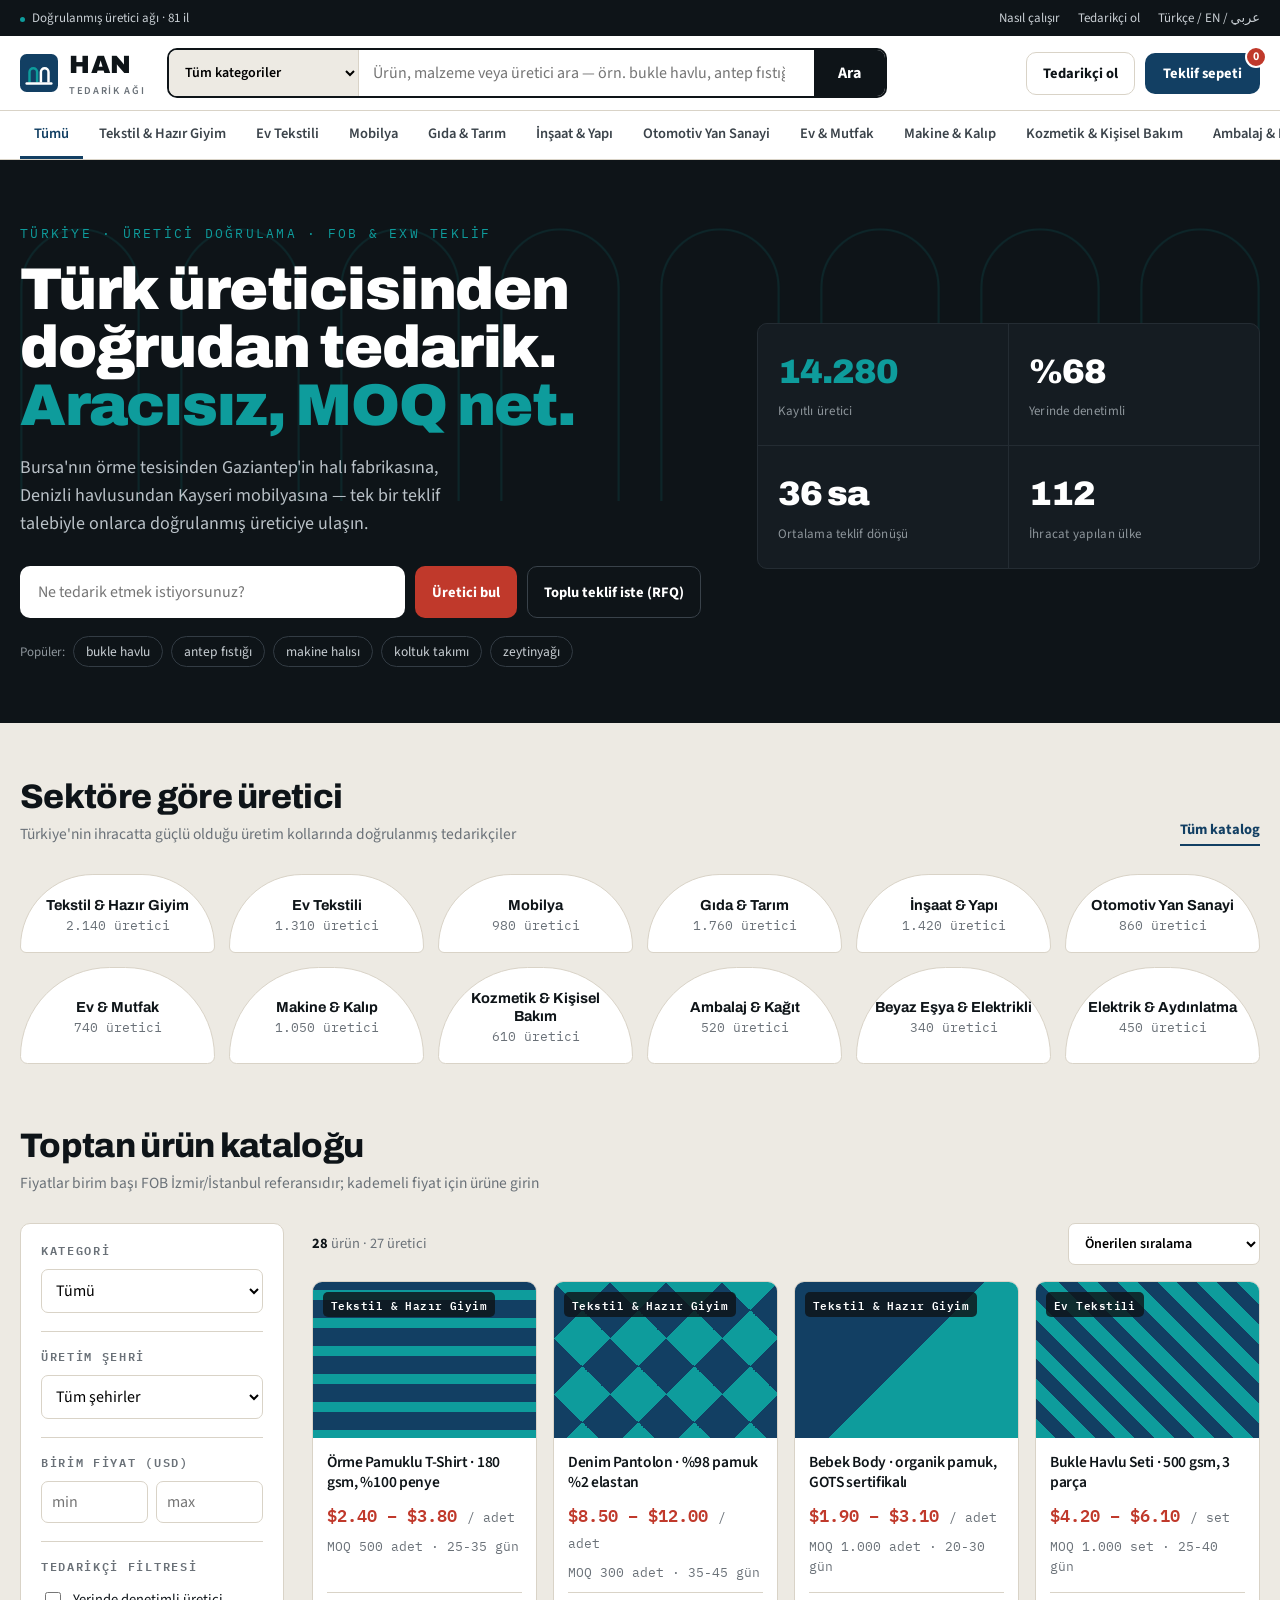
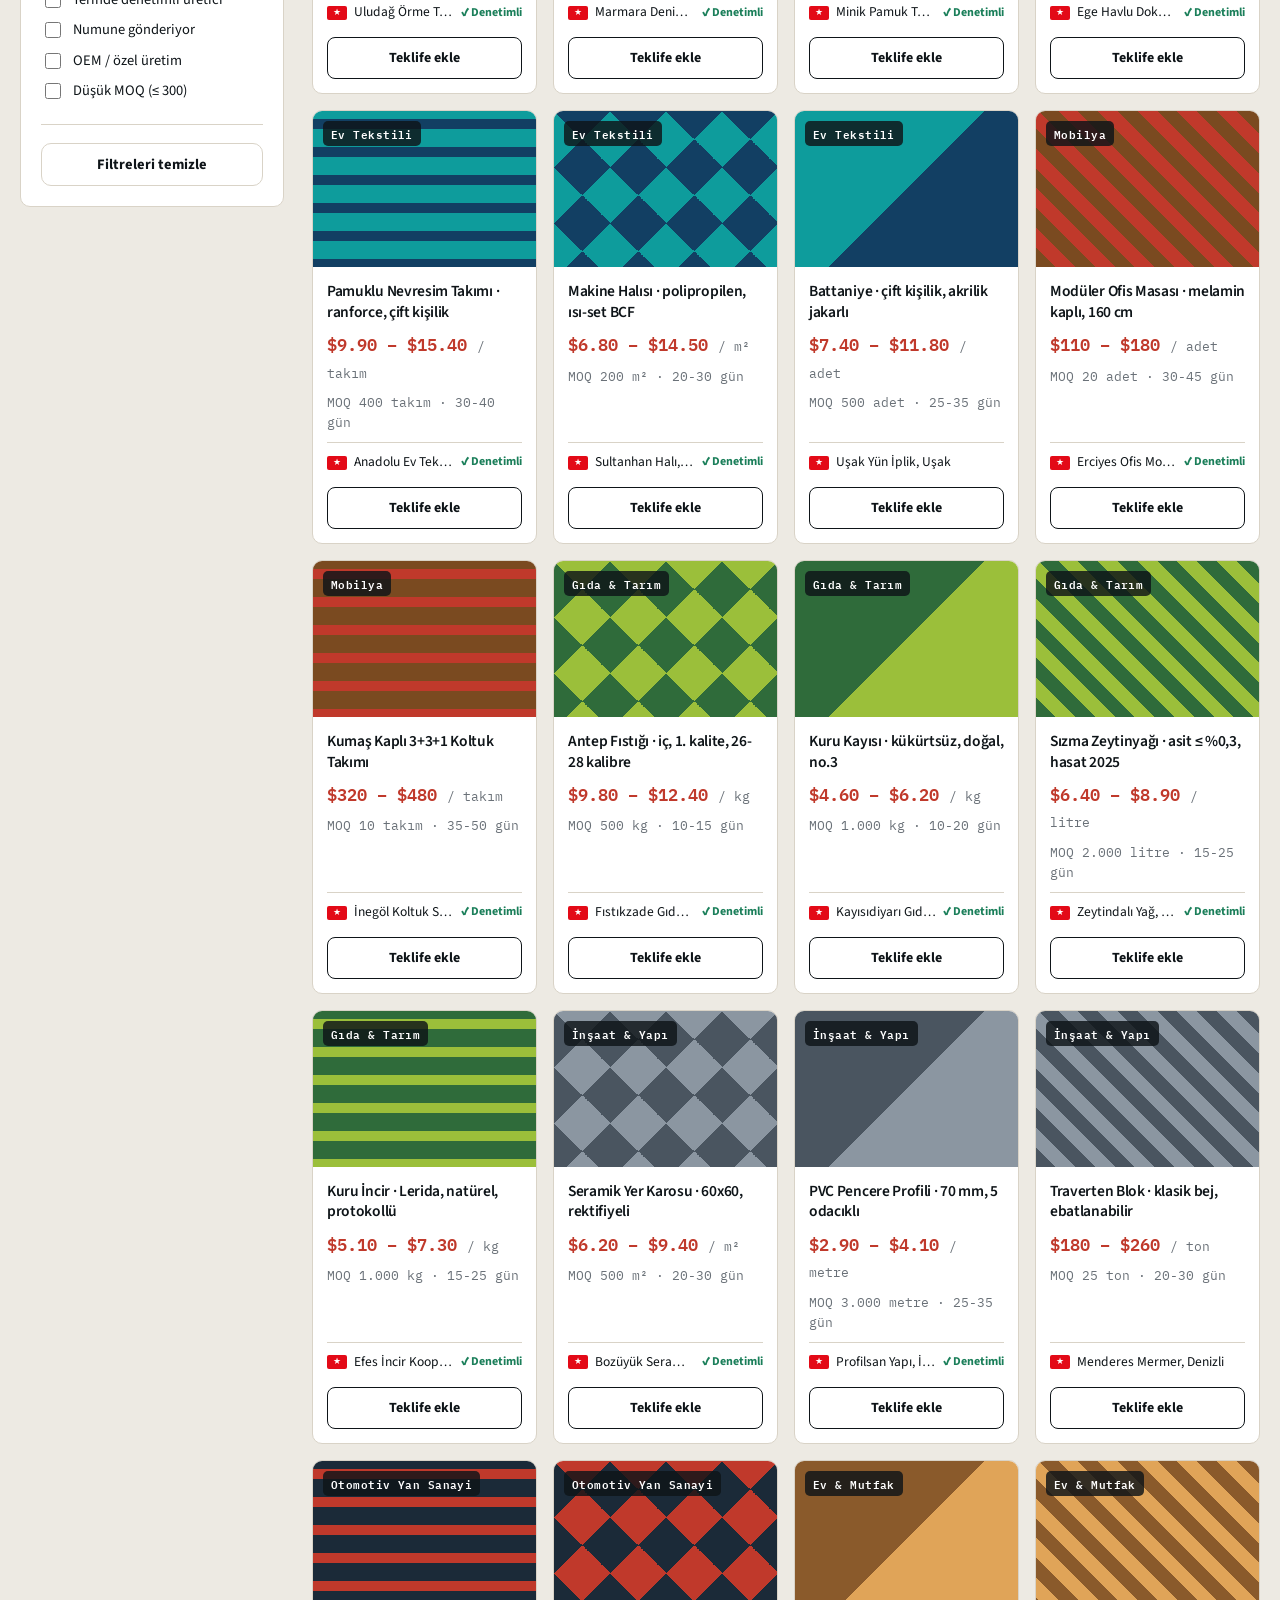
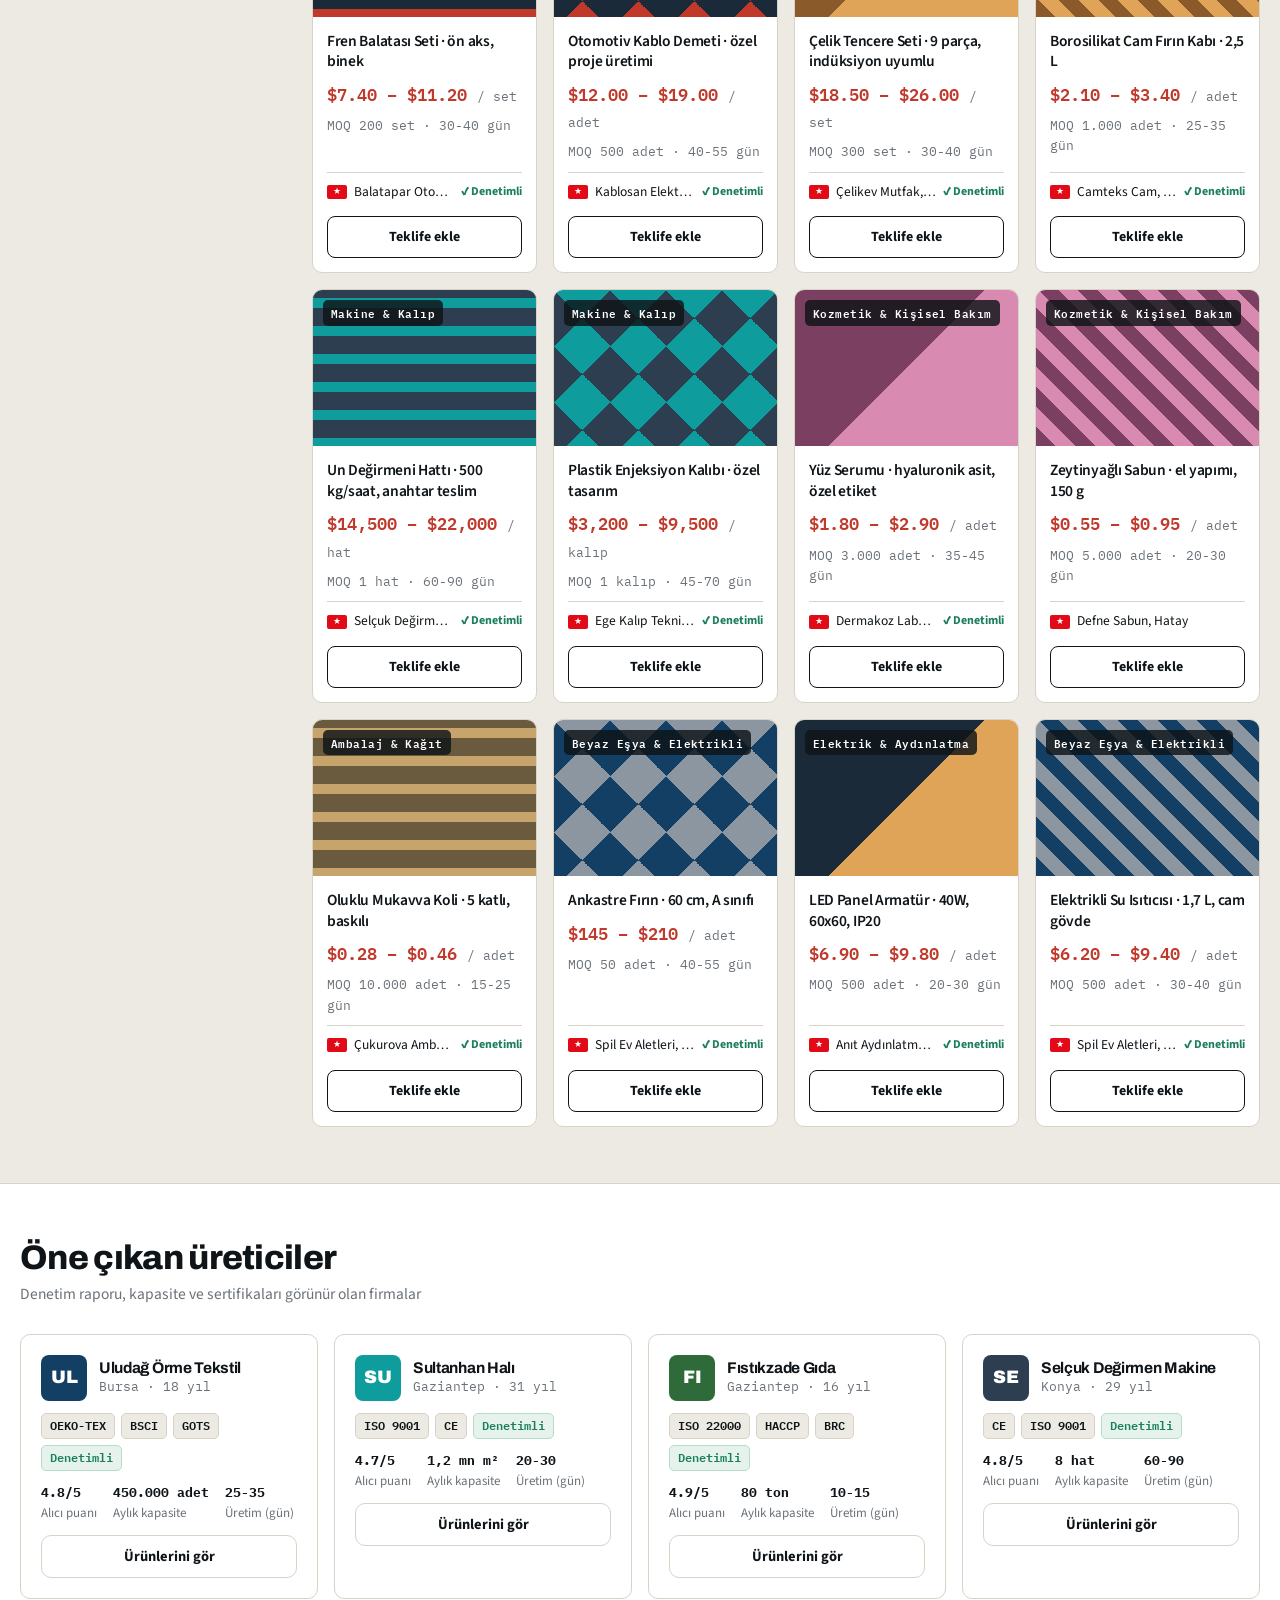
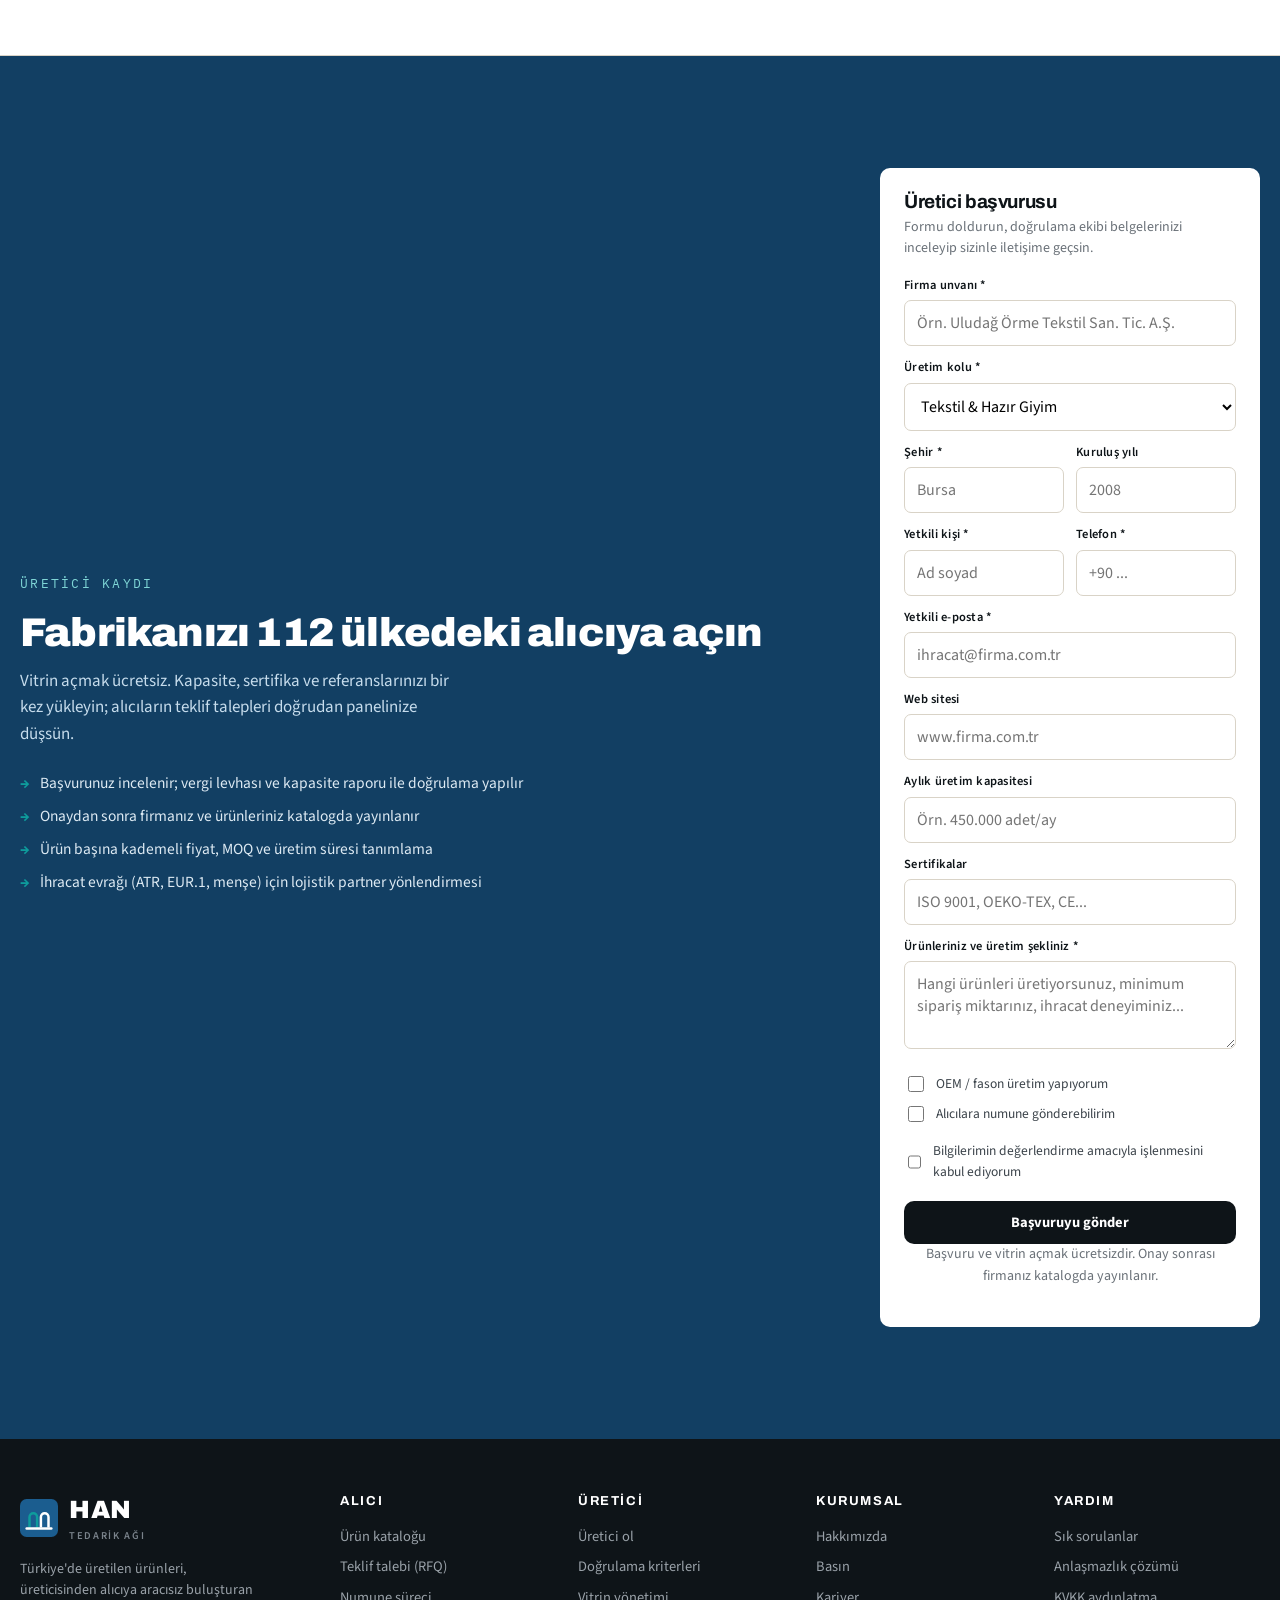
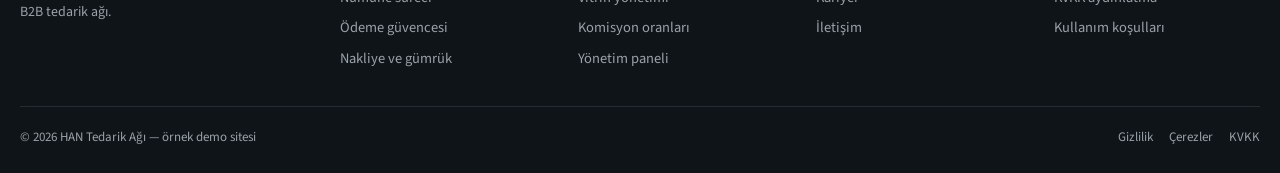
==== commit 8b0a857d: "Add files via upload" ====
--- a/index.html
+++ b/index.html
@@ -2,2129 +2,250 @@
 <html lang="tr">
 <head>
 <meta charset="UTF-8">
-<meta name="viewport" content="width=device-width, initial-scale=1.0, viewport-fit=cover">
-<meta name="robots" content="noindex, nofollow">
-<title>CNAR · Maventa — Ortak Panel</title>
+<meta name="viewport" content="width=device-width, initial-scale=1">
+<title>HAN — Türkiye Tedarik Ağı | Doğrulanmış Türk üreticilerden toptan tedarik</title>
 <link rel="preconnect" href="https://fonts.googleapis.com">
 <link rel="preconnect" href="https://fonts.gstatic.com" crossorigin>
-<link href="https://fonts.googleapis.com/css2?family=Inter:wght@400;500;600;700;800&family=JetBrains+Mono:wght@500;700&display=swap" rel="stylesheet">
+<link rel="stylesheet" href="assets/css/styles.css">
 <style>
-/* ============================================================
-   CNAR · Maventa — Ortak Panel  ·  v2 tema (aydınlık + karanlık)
-   ============================================================ */
-
-/* ---------- KARANLIK (varsayılan) ---------- */
-:root{
-  --bg:#0a0c11;
-  --bg-2:#0f1219;
-  --card:#141821;
-  --card-2:#1a1f2a;
-  --line:#222936;
-  --line-2:#2e3745;
-  --txt:#e9edf4;
-  --txt-2:#9aa4b5;
-  --txt-3:#616c80;
-  --gold:#f0a83c;
-  --teal:#2fd0b4;
-  --green:#3ecf8e;
-  --blue:#5b8def;
-  --red:#f2647a;
-  --amber:#ffb020;
-  /* grafik rolleri */
-  --c-mal:#3987e5;
-  --c-kar:#199e70;
-  --c-oran:#f0a83c;
-  --c-grid:#222936;
-  --shadow:0 18px 50px rgba(0,0,0,.5);
-  --glass:rgba(10,12,17,.72);
-  --r:16px;
-}
-
-/* ---------- AYDINLIK ---------- */
-:root[data-theme="light"]{
-  --bg:#eef1f6;
-  --bg-2:#f7f9fc;
-  --card:#ffffff;
-  --card-2:#f3f6fa;
-  --line:#e0e5ee;
-  --line-2:#c9d2e0;
-  --txt:#111725;
-  --txt-2:#4f5b73;
-  --txt-3:#7d8798;
-  --gold:#b8770c;
-  --teal:#0d8f7c;
-  --green:#0f8a5f;
-  --blue:#2a6fd0;
-  --red:#cf3350;
-  --amber:#a86f00;
-  --c-mal:#2a78d6;
-  --c-kar:#1baf7a;
-  --c-oran:#eda100;
-  --c-grid:#e0e5ee;
-  --shadow:0 14px 40px rgba(23,35,60,.10);
-  --glass:rgba(255,255,255,.8);
-}
-
-*{box-sizing:border-box}
-html,body{height:100%}
-body{
-  margin:0;
-  background:var(--bg);
-  color:var(--txt);
-  font-family:'Inter',system-ui,-apple-system,'Segoe UI',sans-serif;
-  -webkit-font-smoothing:antialiased;
-  transition:background .4s ease, color .4s ease;
-}
-:root:not([data-theme="light"]) body{
-  background:
-    radial-gradient(1200px 620px at 8% -12%, #182034 0%, transparent 62%),
-    radial-gradient(900px 520px at 102% -4%, #1d1526 0%, transparent 58%),
-    var(--bg);
-}
-:root[data-theme="light"] body{
-  background:
-    radial-gradient(1100px 560px at 6% -14%, #dfe8fb 0%, transparent 60%),
-    radial-gradient(900px 480px at 104% -6%, #fbe8d8 0%, transparent 58%),
-    var(--bg);
-}
-h1,h2,h3{margin:0;font-weight:700;letter-spacing:-.02em}
-button{font-family:inherit}
-a{color:inherit}
-
-/* kilitliyken bulanıklaştırma */
-#app{transition:filter .6s ease, opacity .6s ease;min-height:100vh;display:flex;flex-direction:column}
-body.locked #app{filter:blur(10px) saturate(.65);opacity:.8;pointer-events:none;user-select:none}
-body.locked{overflow:hidden}
-
-/* ================= TOPBAR ================= */
-.topbar{
-  display:flex;align-items:center;justify-content:space-between;gap:18px;
-  padding:13px 26px;
-  border-bottom:1px solid var(--line);
-  background:var(--glass);
-  backdrop-filter:blur(16px);
-  position:sticky;top:0;z-index:40;flex-wrap:wrap;
-}
-.topbar::after{
-  content:'';position:absolute;left:0;right:0;bottom:-1px;height:2px;
-  background:linear-gradient(90deg,var(--gold),var(--teal),transparent);
-  opacity:.85;
-}
-.brand{display:flex;align-items:center;gap:12px}
-.brand-mark{
-  width:42px;height:42px;border-radius:13px;
-  background:linear-gradient(135deg,var(--gold),#e0632c);
-  display:grid;place-items:center;font-weight:800;font-size:15px;color:#1a1206;
-  box-shadow:0 8px 22px rgba(240,168,60,.32);
-}
-.brand-text{display:flex;flex-direction:column;line-height:1.25}
-.brand-text strong{font-size:14.5px}
-.brand-text span{font-size:11.5px;color:var(--txt-3)}
-
-.topbar-right{display:flex;align-items:center;gap:10px;flex-wrap:wrap}
-.chip-btn{
-  width:36px;height:36px;border-radius:11px;border:1px solid var(--line-2);
-  background:var(--card-2);color:var(--txt-2);cursor:pointer;font-size:15px;
-  display:grid;place-items:center;transition:.16s;
-}
-.chip-btn:hover{color:var(--txt);border-color:var(--txt-3)}
-
-.session-chip{
-  display:flex;align-items:center;gap:9px;padding:7px 13px;border-radius:999px;
-  background:color-mix(in srgb,var(--green) 12%,transparent);
-  border:1px solid color-mix(in srgb,var(--green) 32%,transparent);
-}
-.session-chip .label{font-size:10.5px;color:var(--txt-2);letter-spacing:.05em;text-transform:uppercase;font-weight:600}
-.session-chip .timer{font-family:'JetBrains Mono',monospace;font-weight:700;font-size:14px;color:var(--green);font-variant-numeric:tabular-nums}
-.pulse{width:7px;height:7px;border-radius:50%;background:var(--green);animation:pulse 2s infinite}
-@keyframes pulse{
-  0%{box-shadow:0 0 0 0 color-mix(in srgb,var(--green) 55%,transparent)}
-  70%{box-shadow:0 0 0 8px transparent}100%{box-shadow:0 0 0 0 transparent}
-}
-.who{display:flex;align-items:center;gap:9px}
-.who img{width:34px;height:34px;border-radius:50%;object-fit:cover;border:2px solid var(--line-2)}
-.who-text{display:flex;flex-direction:column;line-height:1.25}
-.who-text strong{font-size:13px}
-.who-text span{font-size:10.5px;color:var(--txt-3)}
-
-/* ================= CANLI ŞERİT ================= */
-.livebar{
-  display:flex;align-items:center;gap:20px;flex-wrap:wrap;
-  padding:10px 26px;border-bottom:1px solid var(--line);
-  background:var(--bg-2);font-size:13px;
-}
-.lb{display:flex;align-items:center;gap:9px;color:var(--txt-2)}
-.lb .ico{font-size:15px;line-height:1}
-.lb b{color:var(--txt);font-weight:600}
-.lb .mono{font-family:'JetBrains Mono',monospace;font-variant-numeric:tabular-nums;font-weight:700;font-size:15px;color:var(--txt)}
-.lb-sep{width:1px;height:20px;background:var(--line)}
-.lb-live{margin-left:auto;display:flex;align-items:center;gap:10px}
-.mini-av{
-  display:flex;align-items:center;gap:7px;padding:4px 11px 4px 4px;border-radius:999px;
-  background:var(--card-2);border:1px solid var(--line);font-size:12px;color:var(--txt-3);
-}
-.mini-av img{width:24px;height:24px;border-radius:50%;object-fit:cover;filter:grayscale(1);opacity:.55}
-.mini-av.on{border-color:color-mix(in srgb,var(--green) 45%,transparent);background:color-mix(in srgb,var(--green) 10%,transparent);color:var(--txt-2)}
-.mini-av.on img{filter:none;opacity:1}
-.mini-av .t{font-family:'JetBrains Mono',monospace;font-weight:700;color:var(--green);font-size:12px}
-
-/* ================= TABS ================= */
-.tabs{
-  display:flex;gap:6px;padding:11px 22px;
-  border-bottom:1px solid var(--line);background:var(--glass);
-  backdrop-filter:blur(12px);overflow-x:auto;scrollbar-width:none;
-  position:sticky;top:68px;z-index:35;
-}
-.tabs::-webkit-scrollbar{display:none}
-.tab{
-  background:transparent;border:1px solid transparent;color:var(--txt-3);
-  padding:8px 15px;font-size:13.5px;font-weight:600;cursor:pointer;
-  border-radius:10px;white-space:nowrap;transition:.16s;
-}
-.tab:hover{color:var(--txt-2);background:var(--card-2)}
-.tab.active{
-  color:var(--gold);background:color-mix(in srgb,var(--gold) 13%,transparent);
-  border-color:color-mix(in srgb,var(--gold) 32%,transparent);
-}
-
-.wrap{max-width:1220px;width:100%;margin:0 auto;padding:26px 22px 60px;flex:1}
-.panel{display:none;animation:fade .35s ease}
-.panel.active{display:block}
-@keyframes fade{from{opacity:0;transform:translateY(8px)}to{opacity:1;transform:none}}
-
-/* ================= HERO / HEAD ================= */
-.hero{display:flex;justify-content:space-between;align-items:flex-end;gap:20px;margin-bottom:22px;flex-wrap:wrap}
-.hero h1{font-size:31px}
-.sub{margin:6px 0 0;color:var(--txt-2);font-size:14px}
-.hero-date{text-align:right;display:flex;flex-direction:column}
-.hero-date span{font-size:19px;font-weight:700}
-.hero-date small{color:var(--txt-3);font-size:12px}
-.section-head{margin-bottom:20px}
-.section-head h1{font-size:27px;display:flex;align-items:center;gap:12px;flex-wrap:wrap}
-
-/* ================= STAT ================= */
-.stat-row{display:grid;grid-template-columns:repeat(auto-fit,minmax(190px,1fr));gap:14px;margin-bottom:20px}
-.stat{
-  background:var(--card);border:1px solid var(--line);border-radius:var(--r);
-  padding:17px 19px;position:relative;overflow:hidden;box-shadow:var(--shadow);
-}
-.stat::before{content:'';position:absolute;left:0;top:0;bottom:0;width:3px;background:var(--txt-3);opacity:.5}
-.stat.gold::before{background:var(--gold);opacity:1}
-.stat.green::before{background:var(--green);opacity:1}
-.stat.blue::before{background:var(--blue);opacity:1}
-.stat .k{font-size:10.5px;color:var(--txt-3);text-transform:uppercase;letter-spacing:.07em;font-weight:700}
-.stat .v{font-size:27px;font-weight:800;margin-top:7px;letter-spacing:-.03em;font-variant-numeric:tabular-nums}
-.stat .d{font-size:11.5px;color:var(--txt-3);margin-top:3px}
-.stat.gold .v{color:var(--gold)}
-.stat.green .v{color:var(--green)}
-.stat.blue .v{color:var(--blue)}
-
-/* ================= CARD ================= */
-.card{
-  background:var(--card);border:1px solid var(--line);border-radius:var(--r);
-  padding:19px;margin-bottom:18px;box-shadow:var(--shadow);
-}
-.card.no-pad{padding:0;overflow:hidden}
-.card-head{display:flex;justify-content:space-between;align-items:center;gap:12px;margin-bottom:15px;flex-wrap:wrap}
-.card-head.pad{padding:19px 19px 0;margin-bottom:12px}
-.card-head h2{font-size:15px}
-.grid-2{display:grid;grid-template-columns:1fr 1fr;gap:18px}
-@media(max-width:860px){.grid-2{grid-template-columns:1fr}}
-
-/* ================= BUTTONS ================= */
-.btn{
-  background:var(--gold);color:#1c1204;border:0;border-radius:10px;
-  padding:9px 16px;font-weight:700;font-size:13px;cursor:pointer;transition:.16s;
-}
-:root[data-theme="light"] .btn:not(.ghost):not(.danger){color:#fff}
-.btn:hover{filter:brightness(1.07);transform:translateY(-1px)}
-.btn.sm{padding:6px 12px;font-size:12px}
-.btn.ghost{background:transparent;color:var(--txt-2);border:1px solid var(--line-2)}
-.btn.ghost:hover{color:var(--txt);border-color:var(--txt-3)}
-.btn.danger{background:transparent;color:var(--red);border:1px solid color-mix(in srgb,var(--red) 34%,transparent)}
-.btn:disabled{opacity:.4;cursor:not-allowed;transform:none}
-body[data-role="viewer"] .admin-only{display:none !important}
-
-/* ================= UYARI ŞERİDİ ================= */
-.notice{
-  display:flex;align-items:flex-start;gap:12px;padding:14px 16px;margin-bottom:18px;
-  border-radius:12px;font-size:13px;line-height:1.55;
-  background:color-mix(in srgb,var(--amber) 12%,transparent);
-  border:1px solid color-mix(in srgb,var(--amber) 34%,transparent);color:var(--txt-2);
-}
-.notice b{color:var(--txt)}
-.notice .btn{flex:none}
-
-/* ================= PRESENCE ================= */
-.presence{display:flex;flex-direction:column;gap:11px}
-.pres{display:flex;align-items:center;gap:12px;padding:12px 14px;background:var(--card-2);border:1px solid var(--line);border-radius:12px}
-.pres img{width:44px;height:44px;border-radius:50%;object-fit:cover;border:2px solid var(--line-2)}
-.pres.online img{border-color:var(--green);box-shadow:0 0 0 3px color-mix(in srgb,var(--green) 18%,transparent)}
-.pres .pi{flex:1;display:flex;flex-direction:column;line-height:1.35}
-.pres .pi strong{font-size:13.5px}
-.pres .pi span{font-size:11.5px;color:var(--txt-3)}
-.dot{width:8px;height:8px;border-radius:50%;background:var(--txt-3);flex:none}
-.pres.online .dot{background:var(--green);box-shadow:0 0 8px color-mix(in srgb,var(--green) 70%,transparent)}
-.pres .live{font-family:'JetBrains Mono',monospace;font-size:13px;color:var(--green);font-weight:700}
-.pres.me{border-color:color-mix(in srgb,var(--gold) 30%,transparent)}
-
-/* ================= LIST / FEED ================= */
-.mini-list{display:flex;flex-direction:column;gap:9px;max-height:250px;overflow:auto}
-.mini{display:flex;align-items:center;gap:10px;padding:10px 12px;background:var(--card-2);border-radius:10px;border:1px solid var(--line);font-size:13px}
-.mini .st{width:8px;height:8px;border-radius:50%;flex:none}
-.mini .t{flex:1;overflow:hidden;text-overflow:ellipsis;white-space:nowrap}
-.mini .o{font-size:11px;color:var(--txt-3);flex:none}
-.feed{display:flex;flex-direction:column;max-height:340px;overflow:auto}
-.fe{display:flex;gap:12px;padding:11px 2px;border-bottom:1px solid var(--line)}
-.fe:last-child{border-bottom:0}
-.fe img{width:28px;height:28px;border-radius:50%;object-fit:cover;flex:none}
-.fe .fc{flex:1;font-size:13px;line-height:1.5}
-.fe .ft{font-size:11px;color:var(--txt-3);white-space:nowrap}
-
-/* ================= MAĞAZA KARTLARI ================= */
-.store-grid{display:grid;grid-template-columns:repeat(auto-fit,minmax(310px,1fr));gap:16px;margin-bottom:20px}
-.store{
-  background:var(--card);border:1px solid var(--line);border-radius:var(--r);
-  padding:0;overflow:hidden;transition:.2s;box-shadow:var(--shadow);display:flex;flex-direction:column;
-}
-.store:hover{transform:translateY(-3px);border-color:var(--line-2)}
-.store-logo{
-  height:88px;display:grid;place-items:center;
-  border-bottom:1px solid var(--line);position:relative;
-}
-.store-logo svg{height:34px;width:auto;max-width:78%}
-.store-logo::after{content:'';position:absolute;left:0;right:0;bottom:0;height:3px;background:var(--acc)}
-.store-body{padding:16px 18px 18px;display:flex;flex-direction:column;flex:1}
-.store .sb{font-size:10.5px;font-weight:800;letter-spacing:.12em;text-transform:uppercase;color:var(--acc)}
-.store h3{font-size:19px;margin:6px 0 3px}
-.store .sm{font-size:12.5px;color:var(--txt-3)}
-.store .stag{display:inline-block;margin-top:11px;padding:4px 10px;border-radius:7px;font-size:10.5px;font-weight:600;background:var(--card-2);color:var(--txt-2);border:1px solid var(--line);align-self:flex-start}
-.store .sl{display:flex;flex-direction:column;gap:7px;margin-top:15px}
-.slink{
-  display:flex;align-items:center;justify-content:space-between;
-  padding:10px 13px;border-radius:10px;text-decoration:none;font-size:13px;font-weight:600;
-  background:var(--card-2);border:1px solid var(--line);color:var(--txt-2);transition:.15s;
-}
-.slink:hover{background:var(--line);color:var(--txt)}
-.slink.primary{
-  background:color-mix(in srgb,var(--acc) 15%,transparent);
-  border-color:color-mix(in srgb,var(--acc) 40%,transparent);color:var(--acc);
-}
-.slink .ar{opacity:.55;font-size:15px}
-
-.badge{font-size:11px;font-weight:700;padding:4px 10px;border-radius:8px;background:var(--card-2);border:1px solid var(--line);color:var(--txt-2)}
-.badge.amazon{color:#e8890a;border-color:rgba(232,137,10,.35);background:rgba(232,137,10,.1)}
-
-.notes{width:100%;background:var(--bg-2);border:1px solid var(--line);border-radius:11px;color:var(--txt);padding:13px;font-family:inherit;font-size:13.5px;resize:vertical;line-height:1.6}
-.notes:focus{outline:none;border-color:var(--gold)}
-.notes-foot{display:flex;justify-content:space-between;align-items:center;margin-top:11px}
-.muted{color:var(--txt-3);font-size:12px}
-
-/* ================= TOOLBAR / FORM ================= */
-.toolbar{display:flex;align-items:flex-end;gap:14px;margin-bottom:16px;flex-wrap:wrap}
-.spacer{flex:1}
-.field{display:flex;flex-direction:column;gap:5px}
-.field label{font-size:10.5px;color:var(--txt-3);text-transform:uppercase;letter-spacing:.06em;font-weight:700}
-select,input[type=text],input[type=number],input[type=date],input[type=password]{
-  background:var(--bg-2);border:1px solid var(--line);border-radius:10px;color:var(--txt);
-  padding:9px 12px;font-family:inherit;font-size:13.5px;
-}
-select:focus,input:focus,textarea:focus{outline:none;border-color:var(--gold)}
-.mini-select{padding:6px 10px;font-size:12.5px}
-.stock-totals{display:flex;gap:20px;align-items:center}
-.stock-totals div{display:flex;flex-direction:column;line-height:1.3}
-.stock-totals .tk{font-size:10.5px;color:var(--txt-3);text-transform:uppercase;letter-spacing:.05em}
-.stock-totals .tv{font-size:16px;font-weight:800;font-variant-numeric:tabular-nums}
-.filters{display:flex;gap:7px;flex-wrap:wrap}
-.chip{background:var(--card-2);border:1px solid var(--line);color:var(--txt-2);padding:7px 14px;border-radius:999px;font-size:12.5px;font-weight:600;cursor:pointer;transition:.15s}
-.chip:hover{border-color:var(--line-2)}
-.chip.active{background:color-mix(in srgb,var(--gold) 14%,transparent);border-color:color-mix(in srgb,var(--gold) 40%,transparent);color:var(--gold)}
-
-/* ================= TABLE ================= */
-.table-scroll{overflow-x:auto}
-.table{width:100%;border-collapse:collapse;font-size:13px;min-width:640px}
-.table th{text-align:left;padding:12px 14px;font-size:10.5px;text-transform:uppercase;letter-spacing:.07em;color:var(--txt-3);font-weight:700;border-bottom:1px solid var(--line);background:var(--bg-2);white-space:nowrap}
-.table td{padding:12px 14px;border-bottom:1px solid var(--line);vertical-align:middle}
-.table tr:last-child td{border-bottom:0}
-.table tbody tr:hover{background:var(--card-2)}
-.table .num{text-align:right;font-variant-numeric:tabular-nums;font-family:'JetBrains Mono',monospace}
-.table td.num{font-size:12.5px}
-.table .who-cell{display:flex;align-items:center;gap:9px}
-.table .who-cell img{width:26px;height:26px;border-radius:50%;object-fit:cover}
-
-.pill{display:inline-block;padding:4px 10px;border-radius:8px;font-size:11px;font-weight:700;white-space:nowrap}
-.pill.todo,.pill.planned{background:color-mix(in srgb,var(--txt-3) 20%,transparent);color:var(--txt-2)}
-.pill.doing,.pill.shipped{background:color-mix(in srgb,var(--blue) 18%,transparent);color:var(--blue)}
-.pill.done,.pill.received{background:color-mix(in srgb,var(--green) 18%,transparent);color:var(--green)}
-.pill.ordered{background:color-mix(in srgb,var(--amber) 20%,transparent);color:var(--amber)}
-
-.empty{padding:34px;text-align:center;color:var(--txt-3);font-size:13.5px}
-.hint{padding:13px 16px;border-radius:11px;font-size:13px;color:var(--txt-2);background:color-mix(in srgb,var(--blue) 9%,transparent);border:1px solid color-mix(in srgb,var(--blue) 26%,transparent)}
-
-/* ================= BOARD ================= */
-.board{display:grid;grid-template-columns:repeat(auto-fill,minmax(285px,1fr));gap:14px}
-.task{background:var(--card);border:1px solid var(--line);border-radius:14px;padding:16px;display:flex;flex-direction:column;gap:10px;transition:.18s;box-shadow:var(--shadow)}
-.task:hover{border-color:var(--line-2);transform:translateY(-2px)}
-.task .th{display:flex;justify-content:space-between;align-items:flex-start;gap:10px}
-.task h3{font-size:14.5px;line-height:1.4;font-weight:600}
-.task .tn{font-size:12.5px;color:var(--txt-2);line-height:1.55;white-space:pre-wrap}
-.task .tf{display:flex;align-items:center;gap:9px;font-size:11.5px;color:var(--txt-3)}
-.task .tf img{width:22px;height:22px;border-radius:50%;object-fit:cover}
-.task .ta{display:flex;gap:6px;margin-top:4px}
-.task .ta button{flex:1;background:var(--card-2);border:1px solid var(--line);color:var(--txt-2);padding:7px;border-radius:8px;font-size:11.5px;cursor:pointer;font-weight:600}
-.task .ta button:hover{border-color:var(--line-2);color:var(--txt)}
-
-/* ================= USER STAT ================= */
-.ustat{background:var(--card);border:1px solid var(--line);border-radius:var(--r);padding:20px;box-shadow:var(--shadow)}
-.ustat .uh{display:flex;align-items:center;gap:13px;margin-bottom:16px}
-.ustat .uh img{width:56px;height:56px;border-radius:50%;object-fit:cover;border:2px solid var(--line-2)}
-.ustat.online .uh img{border-color:var(--green)}
-.ustat .uh .un{display:flex;flex-direction:column;line-height:1.35}
-.ustat .uh strong{font-size:16px}
-.ustat .uh span{font-size:12px;color:var(--txt-3)}
-.ustat .now{margin-left:auto;text-align:right}
-.ustat .now .nl{font-size:10px;color:var(--txt-3);text-transform:uppercase;letter-spacing:.06em;font-weight:700}
-.ustat .now .nv{font-family:'JetBrains Mono',monospace;font-weight:700;font-size:16px;color:var(--green)}
-.ugrid{display:grid;grid-template-columns:1fr 1fr;gap:12px}
-.ug{background:var(--card-2);border:1px solid var(--line);border-radius:11px;padding:12px 14px}
-.ug .k{font-size:10.5px;color:var(--txt-3);text-transform:uppercase;letter-spacing:.05em;font-weight:700}
-.ug .v{font-size:19px;font-weight:800;margin-top:5px;font-variant-numeric:tabular-nums;font-family:'JetBrains Mono',monospace}
-
-/* ================= RAPOR / GRAFİK ================= */
-.unit{font-size:11px;font-weight:600;color:var(--txt-3);margin-left:6px}
-.legend{display:flex;gap:16px;align-items:center}
-.legend span{display:flex;align-items:center;gap:7px;font-size:12px;color:var(--txt-2);font-weight:600}
-.legend i{width:11px;height:11px;border-radius:3px;display:inline-block}
-.chart-scroll{overflow-x:auto;padding-bottom:4px}
-.chart svg,#chartBar svg{display:block;max-width:100%;height:auto}
-.chart{min-height:200px}
-.vtip{
-  position:fixed;z-index:400;pointer-events:none;display:none;
-  background:var(--card);border:1px solid var(--line-2);border-radius:11px;
-  padding:11px 13px;box-shadow:var(--shadow);font-size:12.5px;min-width:190px;
-}
-.vtip b:first-child{display:block;font-size:13px;margin-bottom:3px}
-.vtip i{display:block;font-style:normal;font-size:11px;color:var(--txt-3);margin-bottom:8px;line-height:1.4}
-.vtip span{display:flex;align-items:center;gap:8px;padding:3px 0;color:var(--txt-2)}
-.vtip span em{width:9px;height:9px;border-radius:2px;flex:none}
-.vtip span b{margin-left:auto;color:var(--txt);font-family:'JetBrains Mono',monospace;font-size:12px}
-#alimTable th[data-sort]{cursor:pointer;user-select:none}
-#alimTable th.sorted{color:var(--gold)}
-.alim-row{cursor:pointer}
-.alim-row.acik{background:color-mix(in srgb,var(--gold) 8%,transparent)}
-.alim-row .exp{color:var(--txt-3);font-size:11px}
-.tnote{display:block;font-size:11px;color:var(--txt-3);margin-top:2px}
-tr.detay td{padding:0;background:var(--bg-2)}
-.detay-in{padding:14px 16px 18px}
-.detay-h{font-size:11.5px;color:var(--txt-3);margin-bottom:10px;font-weight:600}
-.table.sub{min-width:720px;font-size:12.5px}
-.table.sub th{background:transparent;padding:8px 10px}
-.table.sub td{padding:8px 10px}
-.table code{font-family:'JetBrains Mono',monospace;font-size:11.5px;color:var(--txt)}
-.mini-input{background:var(--bg-2);border:1px solid var(--line);border-radius:9px;color:var(--txt);padding:7px 11px;font-family:inherit;font-size:12.5px;min-width:230px}
-.mini-input:focus{outline:none;border-color:var(--gold)}
-
-/* ================= FOOT ================= */
-.foot{border-top:1px solid var(--line);padding:14px 26px;display:flex;align-items:center;gap:14px;font-size:12px;flex-wrap:wrap}
-.mode-badge{padding:5px 11px;border-radius:8px;font-size:11px;font-weight:700;background:var(--card-2);border:1px solid var(--line);color:var(--txt-2);cursor:pointer}
-.mode-badge.live{color:var(--green);border-color:color-mix(in srgb,var(--green) 34%,transparent);background:color-mix(in srgb,var(--green) 10%,transparent)}
-.mode-badge.local{color:var(--amber);border-color:color-mix(in srgb,var(--amber) 34%,transparent);background:color-mix(in srgb,var(--amber) 10%,transparent)}
-.ver{margin-left:auto;color:var(--txt-3);font-size:11px}
-
-/* ============================================================
-   KİLİT EKRANI
-   ============================================================ */
-.lock{position:fixed;inset:0;z-index:100;display:flex;flex-direction:column;align-items:center;justify-content:center;background:color-mix(in srgb,var(--bg) 55%,transparent);backdrop-filter:blur(3px);transition:opacity .5s ease,visibility .5s}
-body:not(.locked) .lock{opacity:0;visibility:hidden;pointer-events:none}
-.lock-inner{width:min(450px,92vw);background:var(--card);border:1px solid var(--line-2);border-radius:24px;padding:34px 30px 30px;box-shadow:var(--shadow);text-align:center;position:relative}
-.lock-step{display:none}
-.lock-step.active{display:block;animation:fade .3s ease}
-.lock-logo{width:54px;height:54px;border-radius:16px;margin:0 auto 16px;background:linear-gradient(135deg,var(--gold),#e0632c);display:grid;place-items:center;font-weight:800;font-size:18px;color:#1a1206;box-shadow:0 8px 24px rgba(240,168,60,.32)}
-.lock h1{font-size:23px;margin-bottom:6px}
-.lock-sub{color:var(--txt-2);font-size:13.5px;margin:0 0 22px}
-.lock-foot{margin-top:22px;font-size:12px;color:var(--txt-3)}
-.who-grid{display:grid;grid-template-columns:1fr 1fr;gap:13px}
-.wc{background:var(--card-2);border:1px solid var(--line);border-radius:16px;padding:18px 12px;cursor:pointer;transition:.2s;text-align:center}
-.wc:hover{border-color:var(--gold);transform:translateY(-3px)}
-.wc img{width:76px;height:76px;border-radius:50%;object-fit:cover;border:2px solid var(--line-2);margin-bottom:11px;transition:.2s}
-.wc:hover img{border-color:var(--gold)}
-.wc strong{display:block;font-size:13.5px;line-height:1.35}
-.wc span{display:block;font-size:11px;color:var(--txt-3);margin-top:3px}
-.back{position:absolute;left:20px;top:20px;background:none;border:0;color:var(--txt-3);font-size:12.5px;cursor:pointer;font-weight:600}
-.back:hover{color:var(--txt)}
-.pin-avatar{width:78px;height:78px;border-radius:50%;object-fit:cover;border:2px solid var(--gold);margin:6px auto 14px;display:block}
-.dots{display:flex;gap:13px;justify-content:center;margin:0 0 24px}
-.dots span{width:13px;height:13px;border-radius:50%;background:transparent;border:2px solid var(--line-2);transition:.2s}
-.dots span.on{background:var(--gold);border-color:var(--gold);transform:scale(1.12)}
-.dots.shake{animation:shake .4s}
-@keyframes shake{0%,100%{transform:translateX(0)}20%{transform:translateX(-9px)}40%{transform:translateX(9px)}60%{transform:translateX(-6px)}80%{transform:translateX(6px)}}
-.keypad{display:grid;grid-template-columns:repeat(3,1fr);gap:11px;max-width:250px;margin:0 auto}
-.keypad button{aspect-ratio:1/1;border-radius:50%;background:var(--card-2);border:1px solid var(--line);color:var(--txt);font-size:20px;font-weight:600;cursor:pointer;transition:.12s;font-family:'JetBrains Mono',monospace}
-.keypad button:hover:not(:disabled){background:var(--line)}
-.keypad button:active:not(:disabled){transform:scale(.93)}
-.keypad .blank{opacity:0;pointer-events:none;border:0;background:none}
-.keypad .del{font-size:17px;color:var(--txt-2)}
-.err{color:var(--red);font-size:12.5px;height:18px;margin:14px 0 0;font-weight:600}
-
-/* ================= MODAL ================= */
-.modal-back{position:fixed;inset:0;z-index:200;background:color-mix(in srgb,var(--bg) 72%,transparent);backdrop-filter:blur(5px);display:none;align-items:center;justify-content:center;padding:20px}
-.modal-back.open{display:flex;animation:fade .2s ease}
-.modal{width:min(540px,100%);background:var(--card);border:1px solid var(--line-2);border-radius:18px;padding:26px;box-shadow:var(--shadow);max-height:88vh;overflow:auto}
-.modal h2{font-size:17px;margin-bottom:6px}
-.modal .msub{font-size:12.5px;color:var(--txt-2);margin:0 0 18px;line-height:1.6}
-.mf{display:flex;flex-direction:column;gap:6px;margin-bottom:14px}
-.mf label{font-size:11.5px;color:var(--txt-3);font-weight:700;text-transform:uppercase;letter-spacing:.05em}
-.mf input,.mf select,.mf textarea{background:var(--bg-2);border:1px solid var(--line);border-radius:10px;color:var(--txt);padding:10px 12px;font-family:inherit;font-size:13.5px;width:100%}
-.mf textarea{resize:vertical;min-height:70px;line-height:1.5}
-.mf textarea.code{font-family:'JetBrains Mono',monospace;font-size:12px;min-height:150px}
-.mrow{display:grid;grid-template-columns:1fr 1fr;gap:12px}
-.macts{display:flex;gap:10px;justify-content:flex-end;margin-top:20px;flex-wrap:wrap}
-.steps{font-size:12.5px;color:var(--txt-2);line-height:1.75;padding-left:18px;margin:0 0 16px}
-.steps li{margin-bottom:4px}
-.steps code{background:var(--card-2);padding:1px 5px;border-radius:4px;font-size:11.5px}
-
-/* ================= TOAST ================= */
-.toast{position:fixed;bottom:26px;left:50%;transform:translate(-50%,80px);background:var(--card);border:1px solid var(--line-2);border-radius:12px;padding:12px 20px;font-size:13.5px;font-weight:600;z-index:300;box-shadow:var(--shadow);opacity:0;transition:.3s;pointer-events:none}
-.toast.show{opacity:1;transform:translate(-50%,0)}
-
-@media(max-width:680px){
-  .topbar{padding:12px 16px}
-  .who-text,.brand-text span{display:none}
-  .wrap{padding:20px 15px 50px}
-  .hero h1{font-size:24px}
-  .tabs{top:64px;padding:9px 12px}
-  .livebar{padding:9px 16px;gap:14px;font-size:12px}
-  .who-grid{grid-template-columns:1fr}
-  .wc{display:flex;align-items:center;gap:14px;text-align:left;padding:13px}
-  .wc img{width:52px;height:52px;margin:0}
-}
-
+/* Başvuru formu: iki sütunlu alanlar */
+.grid2{display:grid;grid-template-columns:1fr 1fr;gap:12px}
+.sellform .check{font-size:13.5px;color:#3B434A}
+.sellform textarea{min-height:88px}
+@media (max-width:620px){.grid2{grid-template-columns:1fr}}
 </style>
-<link rel="icon" href="data:image/svg+xml,<svg xmlns='http://www.w3.org/2000/svg' viewBox='0 0 100 100'><text y='.9em' font-size='90'>📦</text></svg>">
+<link href="https://fonts.googleapis.com/css2?family=Archivo:wght@500;600;800;900&family=Source+Sans+3:wght@400;500;600;700&family=IBM+Plex+Mono:wght@400;500;600&display=swap" rel="stylesheet">
+
 </head>
-<body class="locked">
-
-<!-- ============ ARKA PLAN (kilitliyken bulanık) ============ -->
-<div id="app" aria-hidden="true">
-
-  <header class="topbar">
-    <div class="brand">
-      <div class="brand-mark">CM</div>
-      <div class="brand-text">
-        <strong>CNAR&nbsp;LLC · Maventa&nbsp;Home</strong>
-        <span>Ortak Çalışma Paneli</span>
-      </div>
-    </div>
-
-    <div class="topbar-right">
-      <div class="session-chip" id="sessionChip" title="Bu oturumda geçen süre">
-        <span class="pulse"></span>
-        <span class="label">Oturum</span>
-        <span class="timer" id="sessionTimer">00:00:00</span>
-      </div>
-      <div class="who" id="whoChip">
-        <img id="whoAvatar" alt="">
-        <div class="who-text">
-          <strong id="whoName">—</strong>
-          <span id="whoRole">—</span>
-        </div>
-      </div>
-      <button class="chip-btn" id="themeBtn" title="Aydınlık / karanlık">🌙</button>
-      <button class="chip-btn" id="fbBtn" title="Ortak veritabanı ayarı">⚙</button>
-      <button class="btn ghost sm" id="logoutBtn" title="Çıkış yap">Çıkış</button>
-    </div>
-  </header>
-
-  <!-- ============ CANLI ŞERİT ============ -->
-  <div class="livebar">
-    <div class="lb"><span class="ico">🗓</span><b id="lbDate">—</b></div>
-    <div class="lb-sep"></div>
-    <div class="lb"><span class="ico">⏱</span><span class="mono" id="lbClock">--:--:--</span></div>
-    <div class="lb-sep"></div>
-    <div class="lb" id="lbWeather"><span class="ico">🌡</span><span>İstanbul <b>—</b></span></div>
-    <div class="lb-live" id="lbLive"></div>
-  </div>
-
-  <nav class="tabs" id="tabs">
-    <button class="tab active" data-tab="ozet">Özet</button>
-    <button class="tab" data-tab="magazalar">Mağazalar</button>
-    <button class="tab" data-tab="rapor">Alım Raporu</button>
-    <button class="tab" data-tab="stok">Aylık Stok Alımı</button>
-    <button class="tab" data-tab="gorevler">Görevler</button>
-    <button class="tab" data-tab="aktivite">Aktivite &amp; Sayaç</button>
-  </nav>
-
-  <main class="wrap">
-
-    <!-- ================= ÖZET ================= -->
-    <section class="panel active" data-panel="ozet">
-      <div class="hero">
-        <div>
-          <h1 id="greeting">Hoş geldin</h1>
-          <p class="sub" id="greetingSub">Bugünün özeti aşağıda.</p>
-        </div>
-        <div class="hero-date">
-          <span id="todayBig">—</span>
-          <small id="todaySmall">—</small>
-        </div>
-      </div>
-
-      <div class="notice" id="localNotice" style="display:none">
-        <span style="font-size:17px;line-height:1">⚠️</span>
-        <div style="flex:1">
-          <b>Şu an yerel moddasınız.</b> Giriş saatleri ve görevler yalnızca bu tarayıcıda saklanıyor,
-          bu yüzden karşı tarafın oturumunu göremiyorsunuz. Ortak veritabanını bağladığınızda
-          ikiniz de birbirinizi canlı görürsünüz.
-        </div>
-        <button class="btn sm" id="noticeBtn">Bağla</button>
-      </div>
-
-      <div class="stat-row" id="statRow"></div>
-
-      <div class="grid-2">
-        <div class="card">
-          <div class="card-head">
-            <h2>Kim şu an içeride?</h2>
+<body>
+
+<div class="utility">
+  <div class="wrap">
+    <span><span class="dot"></span>Doğrulanmış üretici ağı · 81 il</span>
+    <div class="right">
+      <a href="#nasil">Nasıl çalışır</a>
+      <a href="#tedarikci">Tedarikçi ol</a>
+      <a href="#">Türkçe / EN / عربي</a>
+    </div>
+  </div>
+</div>
+
+<header class="main">
+  <div class="wrap bar">
+    <a class="logo" href="#">
+      <svg class="mark" viewBox="0 0 40 40" aria-hidden="true">
+        <rect width="40" height="40" rx="7" fill="#123F63"/>
+        <path d="M10 30V19a4 4 0 018 0v11" stroke="#0E9C9C" stroke-width="2.6" fill="none"/>
+        <path d="M22 30V19a4 4 0 018 0v11" stroke="#fff" stroke-width="2.6" fill="none"/>
+        <path d="M7 31h26" stroke="#fff" stroke-width="2.6" stroke-linecap="round"/>
+      </svg>
+      <span><b data-brand="name">HAN</b><small data-brand="tag">Tedarik Ağı</small></span>
+    </a>
+
+    <form class="searchbox" onsubmit="doSearch(event)">
+      <select id="searchCat" aria-label="Kategori seç"><option value="">Tüm kategoriler</option></select>
+      <input id="searchInput" type="search" placeholder="Ürün, malzeme veya üretici ara — örn. bukle havlu, antep fıstığı" aria-label="Ara">
+      <button type="submit">Ara</button>
+    </form>
+
+    <div class="acts">
+      <button class="btn btn-ghost" onclick="scrollTo2('#tedarikci')">Tedarikçi ol</button>
+      <button class="rfq-btn" onclick="openDrawer()">Teklif sepeti<span class="count" id="rfqCount">0</span></button>
+    </div>
+  </div>
+  <nav class="cats" aria-label="Kategoriler"><div class="wrap" id="catNav"></div></nav>
+</header>
+
+<div class="hero">
+  <svg class="hero-arches" aria-hidden="true" preserveAspectRatio="none" viewBox="0 0 1200 320">
+    <defs><pattern id="ar" width="150" height="320" patternUnits="userSpaceOnUse">
+      <path d="M20 320V120a55 55 0 01110 0v200" fill="none" stroke="#0E9C9C" stroke-width="2"/>
+    </pattern></defs>
+    <rect width="1200" height="320" fill="url(#ar)"/>
+  </svg>
+  <div class="wrap">
+    <div>
+      <div class="eyebrow">Türkiye · Üretici doğrulama · FOB & EXW teklif</div>
+      <h1 data-brand="hero-title">Türk üreticisinden<br>doğrudan tedarik.<br><em>Aracısız, MOQ net.</em></h1>
+      <p class="lede" data-brand="hero-lede"></p>
+      <form class="hero-search" onsubmit="doSearch(event)">
+        <input id="heroInput" type="search" placeholder="Ne tedarik etmek istiyorsunuz?" aria-label="Ürün ara">
+        <button type="submit" class="btn btn-bole">Üretici bul</button>
+        <button type="button" class="btn btn-ghost" style="color:#fff;border-color:#39424A" onclick="openDrawer()">Toplu teklif iste (RFQ)</button>
+      </form>
+      <div class="tags">
+        <span>Popüler:</span>
+        <button onclick="quick('havlu')">bukle havlu</button>
+        <button onclick="quick('fıstık')">antep fıstığı</button>
+        <button onclick="quick('halı')">makine halısı</button>
+        <button onclick="quick('koltuk')">koltuk takımı</button>
+        <button onclick="quick('zeytinyağı')">zeytinyağı</button>
+      </div>
+    </div>
+    <div class="stats" id="heroStats"></div>
+    </div>
+  </div>
+</div>
+
+<section>
+  <div class="wrap">
+    <div class="sec-head">
+      <div><h2>Sektöre göre üretici</h2><p>Türkiye'nin ihracatta güçlü olduğu üretim kollarında doğrulanmış tedarikçiler</p></div>
+      <a class="more" href="#katalog">Tüm katalog</a>
+    </div>
+    <div class="arches" id="archGrid"></div>
+  </div>
+</section>
+
+<section id="katalog" style="padding-top:8px">
+  <div class="wrap">
+    <div class="sec-head">
+      <div><h2>Toptan ürün kataloğu</h2><p>Fiyatlar birim başı FOB İzmir/İstanbul referansıdır; kademeli fiyat için ürüne girin</p></div>
+    </div>
+    <div class="catalog">
+      <aside class="filters">
+        <div class="fgroup">
+          <h4>Kategori</h4>
+          <select id="fCat" onchange="render()"><option value="">Tümü</option></select>
+        </div>
+        <div class="fgroup">
+          <h4>Üretim şehri</h4>
+          <select id="fCity" onchange="render()"><option value="">Tüm şehirler</option></select>
+        </div>
+        <div class="fgroup">
+          <h4>Birim fiyat (USD)</h4>
+          <div class="range">
+            <input type="number" id="fMin" placeholder="min" onchange="render()">
+            <input type="number" id="fMax" placeholder="max" onchange="render()">
           </div>
-          <div class="presence" id="presenceList"></div>
-        </div>
-
-        <div class="card">
-          <div class="card-head">
-            <h2>Yaklaşan / açık görevler</h2>
-            <button class="btn ghost sm" data-goto="gorevler">Tümü →</button>
-          </div>
-          <div class="mini-list" id="openTasksMini"></div>
-        </div>
-      </div>
-
-      <div class="card">
-        <div class="card-head">
-          <h2>Son hareketler</h2>
-        </div>
-        <div class="feed" id="activityFeed"></div>
-      </div>
-    </section>
-
-    <!-- ================= MAĞAZALAR ================= -->
-    <section class="panel" data-panel="magazalar">
-      <div class="section-head">
-        <h1>Mağazalar</h1>
-        <p class="sub">Panellere ve mağaza sayfalarına hızlı erişim.</p>
-      </div>
-      <div class="store-grid" id="storeGrid"></div>
-
-      <div class="card">
-        <div class="card-head"><h2>Mağaza notları</h2></div>
-        <textarea id="storeNotes" class="notes" rows="6"
-          placeholder="Ortak notlar… (kampanya tarihleri, komisyon değişiklikleri, kargo anlaşmaları…)"></textarea>
-        <div class="notes-foot">
-          <span id="notesStatus" class="muted">—</span>
-          <button class="btn sm" id="saveNotes">Kaydet</button>
-        </div>
-      </div>
-    </section>
-
-    <!-- ================= ALIM RAPORU ================= -->
-    <section class="panel" data-panel="rapor">
-      <div class="section-head">
-        <h1>Amazon Alım Raporu <span class="badge amazon">CNAR LLC · Monstrum</span></h1>
-        <p class="sub">Bugüne kadarki tüm FBA gönderimlerinin maliyet, kâr ve ürün kırılımı.</p>
-      </div>
-
-      <div class="stat-row" id="alimStats"></div>
-
-      <div class="card">
-        <div class="card-head">
-          <h2>Alım başına maliyet ve net kâr <span class="unit">USD</span></h2>
-          <div class="legend">
-            <span><i style="background:#3987e5"></i>Maliyet</span>
-            <span><i style="background:#199e70"></i>Net kâr</span>
-          </div>
-        </div>
-        <div class="chart-scroll"><div id="chartBar"></div></div>
-      </div>
-
-      <div class="grid-2">
-        <div class="card">
-          <div class="card-head"><h2>Net kâr oranı trendi</h2></div>
-          <div id="chartOran" class="chart"></div>
-        </div>
-        <div class="card">
-          <div class="card-head"><h2>En çok kâr getiren 10 ürün <span class="unit">USD</span></h2></div>
-          <div id="chartUrun" class="chart"></div>
-        </div>
-      </div>
-
-      <div class="card no-pad">
-        <div class="card-head pad"><h2>Tüm alımlar <span class="unit">satıra tıklayın → ürün kırılımı</span></h2></div>
-        <div class="table-scroll">
-          <table class="table" id="alimTable">
-            <thead>
-              <tr>
-                <th data-sort="i" class="sorted">Alım</th>
-                <th class="num" data-sort="adet">Adet</th>
-                <th class="num" data-sort="mal">Maliyet $</th>
-                <th class="num" data-sort="netKar">Net kâr $</th>
-                <th class="num" data-sort="netOran">Oran</th>
-                <th class="num" data-sort="ciroCad">Ciro CAD</th>
-                <th class="num" data-sort="kayip">Kayıplar $</th>
-                <th></th>
-              </tr>
-            </thead>
-            <tbody></tbody>
-          </table>
-        </div>
-      </div>
-
-      <div class="card no-pad">
-        <div class="card-head pad">
-          <h2>Ürün bazında toplam</h2>
-          <input id="urunAra" type="text" class="mini-input" placeholder="SKU, ASIN veya ürün adı ara…">
-        </div>
-        <div class="table-scroll">
-          <table class="table" id="urunTable">
-            <thead>
-              <tr><th>SKU</th><th>Ürün</th><th class="num">Kaç alımda</th><th class="num">Adet</th>
-              <th class="num">Maliyet $</th><th class="num">Kâr $</th><th class="num">Ciro CAD</th></tr>
-            </thead>
-            <tbody></tbody>
-          </table>
-        </div>
-        <div class="empty" id="urunEmpty">Eşleşen ürün yok.</div>
-      </div>
-
-      <div class="hint">
-        Rakamlar Excel'deki hesaplamalardan birebir alındı. “Net kâr”, tahmini iade/restock/kur
-        kayıpları düşüldükten sonraki beklenen kâr. Ciro liste fiyatı üzerinden, gerçekleşen satış değil.
-      </div>
-    </section>
-
-    <!-- ================= STOK ================= -->
-    <section class="panel" data-panel="stok">
-      <div class="section-head">
-        <h1>Aylık Stok Alımı <span class="badge amazon">Amazon · CNAR LLC</span></h1>
-        <p class="sub">Her ay yapılan düzenli stoklu alımların takibi.</p>
-      </div>
-
-      <div class="toolbar">
-        <div class="field">
-          <label>Dönem</label>
-          <select id="stockMonth"></select>
-        </div>
-        <div class="spacer"></div>
-        <div class="stock-totals" id="stockTotals"></div>
-        <button class="btn admin-only" id="addStock">+ Ürün ekle</button>
-      </div>
-
-      <div class="card no-pad">
-        <div class="table-scroll">
-          <table class="table" id="stockTable">
-            <thead>
-              <tr>
-                <th style="width:26%">Ürün</th>
-                <th>SKU / ASIN</th>
-                <th class="num">Adet</th>
-                <th class="num">Birim (CAD)</th>
-                <th class="num">Toplam</th>
-                <th>Durum</th>
-                <th>Not</th>
-                <th class="admin-only"></th>
-              </tr>
-            </thead>
-            <tbody></tbody>
-          </table>
-        </div>
-        <div class="empty" id="stockEmpty">Bu dönem için henüz kayıt yok.</div>
-      </div>
-
-      <div class="hint">
-        📄 Excel dosyanızı sohbete yüklerseniz bu tabloyu sizin için otomatik doldurabilirim.
-      </div>
-    </section>
-
-    <!-- ================= GÖREVLER ================= -->
-    <section class="panel" data-panel="gorevler">
-      <div class="section-head">
-        <h1>Görevler</h1>
-        <p class="sub">İkinizin üstlendiği işler ve durumları.</p>
-      </div>
-
-      <div class="toolbar">
-        <div class="filters" id="taskFilters">
-          <button class="chip active" data-filter="all">Hepsi</button>
-          <button class="chip" data-filter="todo">Bekliyor</button>
-          <button class="chip" data-filter="doing">Devam ediyor</button>
-          <button class="chip" data-filter="done">Bitti</button>
-        </div>
-        <div class="spacer"></div>
-        <button class="btn admin-only" id="addTask">+ Görev ekle</button>
-      </div>
-
-      <div class="board" id="taskBoard"></div>
-      <div class="empty" id="taskEmpty">Henüz görev yok.</div>
-    </section>
-
-    <!-- ================= AKTİVİTE ================= -->
-    <section class="panel" data-panel="aktivite">
-      <div class="section-head">
-        <h1>Aktivite &amp; Sayaç</h1>
-        <p class="sub">Kim, ne zaman girdi ve ne kadar kaldı.</p>
-      </div>
-
-      <div class="grid-2" id="userStats"></div>
-
-      <div class="card no-pad">
-        <div class="card-head pad">
-          <h2>Giriş kayıtları</h2>
-          <select id="logUserFilter" class="mini-select">
-            <option value="all">Herkes</option>
+        </div>
+        <div class="fgroup">
+          <h4>Tedarikçi filtresi</h4>
+          <label class="check"><input type="checkbox" id="fVer" onchange="render()"> Yerinde denetimli üretici</label>
+          <label class="check"><input type="checkbox" id="fSample" onchange="render()"> Numune gönderiyor</label>
+          <label class="check"><input type="checkbox" id="fOem" onchange="render()"> OEM / özel üretim</label>
+          <label class="check"><input type="checkbox" id="fLowMoq" onchange="render()"> Düşük MOQ (≤ 300)</label>
+        </div>
+        <div class="fgroup">
+          <button class="btn btn-ghost" style="width:100%" onclick="resetFilters()">Filtreleri temizle</button>
+        </div>
+      </aside>
+
+      <div>
+        <div class="toolbar">
+          <span class="n"><b id="resCount">0</b> ürün · <span id="resSupp">0</span> üretici</span>
+          <select id="sortBy" onchange="render()">
+            <option value="rel">Önerilen sıralama</option>
+            <option value="priceAsc">Fiyat: düşükten yükseğe</option>
+            <option value="priceDesc">Fiyat: yüksekten düşüğe</option>
+            <option value="moq">MOQ: düşükten yükseğe</option>
+            <option value="rating">Tedarikçi puanı</option>
           </select>
         </div>
-        <div class="table-scroll">
-          <table class="table" id="sessionTable">
-            <thead>
-              <tr>
-                <th>Kişi</th>
-                <th>Tarih</th>
-                <th>Giriş</th>
-                <th>Çıkış</th>
-                <th class="num">Süre</th>
-              </tr>
-            </thead>
-            <tbody></tbody>
-          </table>
-        </div>
-        <div class="empty" id="sessionEmpty">Henüz giriş kaydı yok.</div>
-      </div>
-    </section>
-
-  </main>
-
-  <footer class="foot">
-    <span id="modeBadge" class="mode-badge">—</span>
-    <span class="muted">CNAR LLC · Maventa Home — ortak panel</span>
-    <span class="ver" id="verBadge">—</span>
-  </footer>
-</div>
-
-<!-- ============ KİLİT EKRANI ============ -->
-<div id="lock" class="lock">
-  <div class="lock-inner">
-
-    <!-- Adım 1: kim giriyor -->
-    <div class="lock-step active" id="stepWho">
-      <div class="lock-logo">CM</div>
-      <h1>Kimsiniz?</h1>
-      <p class="lock-sub">Devam etmek için profilinizi seçin.</p>
-      <div class="who-grid" id="whoGrid"></div>
-    </div>
-
-    <!-- Adım 2: şifre -->
-    <div class="lock-step" id="stepPin">
-      <button class="back" id="backBtn">← Geri</button>
-      <img class="pin-avatar" id="pinAvatar" alt="">
-      <h1 id="pinHello">Merhaba</h1>
-      <p class="lock-sub">4 haneli şifreyi girin.</p>
-
-      <div class="dots" id="pinDots">
-        <span></span><span></span><span></span><span></span>
-      </div>
-
-      <div class="keypad" id="keypad">
-        <button data-k="1">1</button><button data-k="2">2</button><button data-k="3">3</button>
-        <button data-k="4">4</button><button data-k="5">5</button><button data-k="6">6</button>
-        <button data-k="7">7</button><button data-k="8">8</button><button data-k="9">9</button>
-        <button class="blank" disabled></button>
-        <button data-k="0">0</button>
-        <button data-k="del" class="del">⌫</button>
-      </div>
-
-      <p class="err" id="pinErr"></p>
-    </div>
-
-  </div>
-  <div class="lock-foot">🔒 Bu panel yalnızca Hüseyin Çınar ve Mustafa Ertuğrul içindir.</div>
-</div>
-
-<!-- ============ MODAL ============ -->
-<div class="modal-back" id="modalBack">
-  <div class="modal" id="modal"></div>
-</div>
-
-<div id="toast" class="toast"></div>
-
-<script>
-/* ==== 1) AYARLAR ==== */
-/* ============================================================
-   CNAR / MAVENTA ORTAK PANEL — AYARLAR
-   ============================================================ */
-
-window.APP_CONFIG = {
-
-  surum: 'v2.0',
-
-  /* --- Giriş şifresi (SHA-256 özeti) --- Şu anki şifre: 3416 --------
-     Değiştirmek için tarayıcı konsolunda:
-       crypto.subtle.digest('SHA-256', new TextEncoder().encode('YENISIFRE'))
-         .then(b=>console.log([...new Uint8Array(b)].map(x=>x.toString(16).padStart(2,'0')).join('')))
-  ------------------------------------------------------------------- */
-  pinHash: '71eebf8f5760b70c2eb19230bef73d7cc009bbf06695182f42782114b0d53ab7',
-
-  /* --- Tema ---------------------------------------------------------
-     Bu saatler arası AYDINLIK, dışında KARANLIK (İstanbul saati).
-  ------------------------------------------------------------------- */
-  gunDogumu: 7,      // 07:00 -> aydınlık
-  gunBatimi: 19,     // 19:00 -> karanlık
-
-  /* --- Hava durumu (İstanbul) --------------------------------------- */
-  hava: { lat: 41.0082, lon: 28.9784, sehir: 'İstanbul' },
-
-  /* --- Kullanıcılar --------------------------------------------------
-     role: 'admin' -> düzenleyebilir · 'viewer' -> sadece görüntüler
-  ------------------------------------------------------------------- */
-  users: [
-    { id: 'mustafa', name: 'Mustafa Ertuğrul', title: 'Ortak · Operasyon', role: 'viewer', color: '#5b8def' },
-    { id: 'huseyin', name: 'Hüseyin Çınar',    title: 'Ortak · Yönetim',   role: 'admin',  color: '#f0a83c' }
-  ],
-
-  /* --- Mağazalar -----------------------------------------------------
-     logo: kart başlığında görünen SVG. Resmî logo dosyanız varsa
-     buraya <img src="data:image/png;base64,..."> olarak da koyabilirsiniz.
-  ------------------------------------------------------------------- */
-  stores: [
-    {
-      brand: 'Amazon Seller Central', store: 'CNAR LLC', market: 'Amazon.ca (Kanada)',
-      accent: '#ff9900', tag: 'Aylık stoklu alım', logoBg: '#141821',
-      logo: `<svg viewBox="0 0 220 56" xmlns="http://www.w3.org/2000/svg" aria-label="Amazon Seller Central">
-        <text x="8" y="30" font-family="Inter,sans-serif" font-size="27" font-weight="700" fill="#ffffff" letter-spacing="-1">amazon</text>
-        <path d="M10 38 C 46 52, 96 52, 126 38" stroke="#ff9900" stroke-width="5" fill="none" stroke-linecap="round"/>
-        <path d="M120 33 L131 38 L120 44 Z" fill="#ff9900"/>
-        <text x="140" y="34" font-family="Inter,sans-serif" font-size="12" font-weight="600" fill="#ff9900" letter-spacing="1.4">SELLER</text>
-      </svg>`,
-      links: [
-        { label: 'Seller Central', url: 'https://sellercentral.amazon.ca/amazonsell/business', primary: true },
-        { label: 'Mağaza Sayfası', url: 'https://www.amazon.ca/sp?ie=UTF8&seller=A2WWR7R4C8VC22' },
-        { label: 'Tüm Ürünler', url: 'https://www.amazon.ca/s?me=A2WWR7R4C8VC22&marketplaceID=A2EUQ1WTGCTBG2' }
-      ]
-    },
-    {
-      brand: 'Trendyol Satıcı Paneli', store: 'Maventa Home', market: 'Trendyol (TR)',
-      accent: '#f27a1a', tag: 'Mağaza yönetimi', logoBg: '#f27a1a',
-      logo: `<svg viewBox="0 0 240 56" xmlns="http://www.w3.org/2000/svg" aria-label="Trendyol Satıcı Paneli">
-        <rect x="6" y="10" width="36" height="36" rx="11" fill="#ffffff"/>
-        <path d="M18 20 h12 M24 20 v17" stroke="#f27a1a" stroke-width="4.5" stroke-linecap="round"/>
-        <text x="52" y="31" font-family="Inter,sans-serif" font-size="24" font-weight="700" fill="#ffffff" letter-spacing="-.6">trendyol</text>
-        <text x="53" y="45" font-family="Inter,sans-serif" font-size="11" font-weight="600" fill="rgba(255,255,255,.85)" letter-spacing="1.3">SATICI PANELİ</text>
-      </svg>`,
-      links: [
-        { label: 'Satıcı Paneli', url: 'https://partner.trendyol.com/dashboard', primary: true },
-        { label: 'Mağaza Sayfası', url: 'https://www.trendyol.com/magaza/maventa-home-m-1099909?channelId=1&sst=0' }
-      ]
-    },
-    {
-      brand: 'Hepsiburada Satıcı', store: 'Maventa Home', market: 'Hepsiburada (TR)',
-      accent: '#ff6000', tag: 'Mağaza yönetimi', logoBg: '#ff6000',
-      logo: `<svg viewBox="0 0 250 56" xmlns="http://www.w3.org/2000/svg" aria-label="Hepsiburada Satıcı">
-        <rect x="6" y="10" width="36" height="36" rx="11" fill="#ffffff"/>
-        <path d="M19 18 v20 M19 27 h11 M30 27 v11" stroke="#ff6000" stroke-width="4.5" stroke-linecap="round" stroke-linejoin="round"/>
-        <text x="52" y="31" font-family="Inter,sans-serif" font-size="21" font-weight="700" fill="#ffffff" letter-spacing="-.6">hepsiburada</text>
-        <text x="53" y="45" font-family="Inter,sans-serif" font-size="11" font-weight="600" fill="rgba(255,255,255,.85)" letter-spacing="1.3">MERCHANT</text>
-      </svg>`,
-      links: [
-        { label: 'Merchant Paneli', url: 'https://merchant.hepsiburada.com/v2/dashboard', primary: true },
-        { label: 'Mağaza Sayfası', url: 'https://www.hepsiburada.com/magaza/maventa-home' }
-      ]
-    }
-  ],
-
-  /* --- Firebase (ortak canlı veritabanı) -----------------------------
-     Doldurulmazsa site "yerel mod"da çalışır ve karşı tarafın oturumunu
-     göremezsiniz. Panel içindeki "Ortak veritabanı" butonundan da
-     girebilirsiniz (dosyayı düzenlemenize gerek kalmaz).
-  ------------------------------------------------------------------- */
-  firebase: {
-    apiKey: '',
-    authDomain: '',
-    projectId: '',
-    storageBucket: '',
-    messagingSenderId: '',
-    appId: ''
-  }
-};
-
-/* ==== 2) PROFİL FOTOĞRAFLARI ==== */
-/* Profil fotoğrafları (gömülü) */
-window.AVATARS = {
-  mustafa: '[data-uri]',
-  huseyin: '[data-uri]'
-};
-
-/* ==== 3) VERİ KATMANI ==== */
-/* ============================================================
-   VERİ KATMANI
-   Firebase yapılandırılmışsa Firestore (ortak, canlı senkron),
-   değilse localStorage (yerel mod) kullanılır. API aynıdır.
-   ============================================================ */
-(function () {
-  'use strict';
-
-  const CFG = window.APP_CONFIG || {};
-
-  /* Firebase ayarı: önce dosyadaki config, yoksa tarayıcıya kaydedilen */
-  function okuFB() {
-    const f = CFG.firebase || {};
-    if (f.apiKey && f.projectId) return f;
-    try {
-      const l = JSON.parse(localStorage.getItem('cnar_fb_cfg') || 'null');
-      if (l && l.apiKey && l.projectId) return l;
-    } catch (e) {}
-    return {};
-  }
-  const FB = okuFB();
-  const HAS_FB = !!(FB.apiKey && FB.projectId);
-  const COLLECTIONS = ['sessions', 'tasks', 'stock', 'activity', 'meta'];
-  const LS = 'cnar_panel_v1';
-
-  const Store = {
-    mode: HAS_FB ? 'live' : 'local',
-    ready: false,
-    _subs: {},           // { collection: [cb, ...] }
-    _cache: {},          // { collection: [docs] }
-  };
-
-  /* ---------------- yardımcılar ---------------- */
-  const uid = () => Date.now().toString(36) + Math.random().toString(36).slice(2, 8);
-  const emit = (col) => (Store._subs[col] || []).forEach(cb => {
-    try { cb(Store._cache[col] || []); } catch (e) { console.error(e); }
-  });
-
-  Store.subscribe = function (col, cb) {
-    (Store._subs[col] = Store._subs[col] || []).push(cb);
-    if (Store._cache[col]) cb(Store._cache[col]);
-    return () => {
-      Store._subs[col] = (Store._subs[col] || []).filter(f => f !== cb);
-    };
-  };
-
-  Store.get = (col) => Store._cache[col] || [];
-
-  /* ============================================================
-     YEREL MOD
-     ============================================================ */
-  function localRead() {
-    try { return JSON.parse(localStorage.getItem(LS)) || {}; }
-    catch (e) { return {}; }
-  }
-  function localWrite(db) {
-    localStorage.setItem(LS, JSON.stringify(db));
-    try { bc && bc.postMessage('sync'); } catch (e) {}
-  }
-  let bc = null;
-  try { bc = new BroadcastChannel('cnar_panel'); } catch (e) {}
-
-  function localLoad() {
-    const db = localRead();
-    COLLECTIONS.forEach(c => {
-      Store._cache[c] = db[c] || [];
-      emit(c);
-    });
-  }
-
-  const LocalApi = {
-    async init() {
-      if (bc) bc.onmessage = () => localLoad();
-      window.addEventListener('storage', e => { if (e.key === LS) localLoad(); });
-      localLoad();
-    },
-    async add(col, data) {
-      const db = localRead();
-      const id = data.id || uid();
-      db[col] = db[col] || [];
-      db[col].push(Object.assign({}, data, { id }));
-      localWrite(db); localLoad();
-      return id;
-    },
-    async set(col, id, data) {
-      const db = localRead();
-      db[col] = db[col] || [];
-      const i = db[col].findIndex(d => d.id === id);
-      if (i >= 0) db[col][i] = Object.assign({}, db[col][i], data, { id });
-      else db[col].push(Object.assign({}, data, { id }));
-      localWrite(db); localLoad();
-    },
-    async update(col, id, patch) { return LocalApi.set(col, id, patch); },
-    async remove(col, id) {
-      const db = localRead();
-      db[col] = (db[col] || []).filter(d => d.id !== id);
-      localWrite(db); localLoad();
-    }
-  };
-
-  /* ============================================================
-     FIREBASE MOD
-     ============================================================ */
-  let fs = null, F = null;
-
-  const FbApi = {
-    async init() {
-      const appMod = await import('https://www.gstatic.com/firebasejs/10.12.2/firebase-app.js');
-      F = await import('https://www.gstatic.com/firebasejs/10.12.2/firebase-firestore.js');
-      const app = appMod.initializeApp(FB);
-      fs = F.getFirestore(app);
-
-      COLLECTIONS.forEach(col => {
-        F.onSnapshot(F.collection(fs, col), snap => {
-          Store._cache[col] = snap.docs.map(d => Object.assign({ id: d.id }, d.data()));
-          emit(col);
-        }, err => {
-          console.error('Firestore dinleme hatası:', col, err);
-        });
-      });
-    },
-    async add(col, data) {
-      const ref = await F.addDoc(F.collection(fs, col), data);
-      return ref.id;
-    },
-    async set(col, id, data) {
-      await F.setDoc(F.doc(fs, col, id), data, { merge: true });
-    },
-    async update(col, id, patch) {
-      await F.setDoc(F.doc(fs, col, id), patch, { merge: true });
-    },
-    async remove(col, id) {
-      await F.deleteDoc(F.doc(fs, col, id));
-    }
-  };
-
-  /* ============================================================
-     ORTAK API
-     ============================================================ */
-  let api = LocalApi;
-
-  Store.init = async function () {
-    if (HAS_FB) {
-      try {
-        await FbApi.init();
-        api = FbApi;
-        Store.mode = 'live';
-      } catch (e) {
-        console.warn('Firebase başlatılamadı, yerel moda geçildi.', e);
-        Store.mode = 'local';
-        await LocalApi.init();
-      }
-    } else {
-      await LocalApi.init();
-    }
-    Store.ready = true;
-    return Store.mode;
-  };
-
-  Store.add = (c, d) => api.add(c, d);
-  Store.set = (c, i, d) => api.set(c, i, d);
-  Store.update = (c, i, p) => api.update(c, i, p);
-  Store.remove = (c, i) => api.remove(c, i);
-  Store.uid = uid;
-
-  window.Store = Store;
-})();
-
-/* ==== 4) UYGULAMA ==== */
-/* ============================================================
-   CNAR · Maventa — Ortak Panel  |  ana uygulama (v2)
-   ============================================================ */
-(function () {
-  'use strict';
-
-  const CFG   = window.APP_CONFIG;
-  const AV    = window.AVATARS || {};
-  const USERS = CFG.users;
-  const byId  = id => USERS.find(u => u.id === id);
-  const $     = s => document.querySelector(s);
-  const $$    = s => Array.from(document.querySelectorAll(s));
-
-  const HEARTBEAT_MS = 15000;
-  const ONLINE_MS    = 45000;
-
-  let me = null, sessionId = null, sessionStart = 0;
-  let tickTimer = null, beatTimer = null;
-
-  /* ================= yardımcılar ================= */
-  const pad = n => String(n).padStart(2, '0');
-  function hms(ms) {
-    if (!ms || ms < 0) ms = 0;
-    const s = Math.floor(ms / 1000);
-    return pad(Math.floor(s / 3600)) + ':' + pad(Math.floor(s % 3600 / 60)) + ':' + pad(s % 60);
-  }
-  function human(ms) {
-    if (!ms || ms < 60000) return Math.max(0, Math.round((ms || 0) / 1000)) + ' sn';
-    const m = Math.floor(ms / 60000), h = Math.floor(m / 60);
-    return h >= 1 ? h + ' sa ' + (m % 60) + ' dk' : m + ' dk';
-  }
-  const fmtTime = ts => new Date(ts).toLocaleTimeString('tr-TR', { hour: '2-digit', minute: '2-digit' });
-  const fmtDate = ts => new Date(ts).toLocaleDateString('tr-TR', { day: '2-digit', month: 'short', year: 'numeric' });
-  const dayKey  = ts => { const d = new Date(ts); return d.getFullYear() + '-' + pad(d.getMonth() + 1) + '-' + pad(d.getDate()); };
-  const monthKey = ts => { const d = new Date(ts); return d.getFullYear() + '-' + pad(d.getMonth() + 1); };
-  const monthLabel = k => { const [y, m] = k.split('-'); return new Date(+y, +m - 1, 1).toLocaleDateString('tr-TR', { month: 'long', year: 'numeric' }); };
-  function ago(ts) {
-    const d = Date.now() - ts;
-    if (d < 60000) return 'az önce';
-    if (d < 3600000) return Math.floor(d / 60000) + ' dk önce';
-    if (d < 86400000) return Math.floor(d / 3600000) + ' sa önce';
-    if (d < 604800000) return Math.floor(d / 86400000) + ' gün önce';
-    return fmtDate(ts);
-  }
-  const esc = s => String(s == null ? '' : s).replace(/[&<>"']/g, c =>
-    ({ '&': '&amp;', '<': '&lt;', '>': '&gt;', '"': '&quot;', "'": '&#39;' }[c]));
-  const money = n => (Number(n) || 0).toLocaleString('tr-TR', { minimumFractionDigits: 2, maximumFractionDigits: 2 });
-
-  function toast(msg) {
-    const t = $('#toast'); t.textContent = msg; t.classList.add('show');
-    clearTimeout(t._t); t._t = setTimeout(() => t.classList.remove('show'), 2600);
-  }
-  async function sha256(str) {
-    const b = await crypto.subtle.digest('SHA-256', new TextEncoder().encode(str));
-    return Array.from(new Uint8Array(b)).map(x => x.toString(16).padStart(2, '0')).join('');
-  }
-  const isAdmin = () => me && me.role === 'admin';
-  function guard() { if (!isAdmin()) { toast('Bu panelde yalnızca görüntüleme yetkiniz var.'); return false; } return true; }
-
-  /* ============================================================
-     TEMA — İstanbul saatine göre otomatik, manuel geçiş de var
-     ============================================================ */
-  const istSaat = () => {
-    const s = new Intl.DateTimeFormat('tr-TR', { timeZone: 'Europe/Istanbul', hour: '2-digit', hour12: false }).format(new Date());
-    return parseInt(s, 10);
-  };
-  const otoTema = () => {
-    const h = istSaat();
-    return (h >= (CFG.gunDogumu || 7) && h < (CFG.gunBatimi || 19)) ? 'light' : 'dark';
-  };
-  function uygulaTema(t) {
-    document.documentElement.setAttribute('data-theme', t);
-    $('#themeBtn').textContent = t === 'light' ? '☀️' : '🌙';
-    $('#themeBtn').title = (t === 'light' ? 'Aydınlık' : 'Karanlık') + ' mod — değiştirmek için tıklayın';
-    document.dispatchEvent(new CustomEvent('temaDegisti', { detail: t }));
-  }
-  function temaBaslat() {
-    const el = localStorage.getItem('cnar_tema');   // 'light' | 'dark' | null(oto)
-    uygulaTema(el || otoTema());
-    $('#themeBtn').addEventListener('click', () => {
-      const su = document.documentElement.getAttribute('data-theme');
-      const yeni = su === 'light' ? 'dark' : 'light';
-      if (yeni === otoTema()) localStorage.removeItem('cnar_tema');
-      else localStorage.setItem('cnar_tema', yeni);
-      uygulaTema(yeni);
-      toast(yeni === 'light' ? 'Aydınlık mod' : 'Karanlık mod');
-    });
-    // saat başı otomatik kontrol (manuel seçim yoksa)
-    setInterval(() => {
-      if (!localStorage.getItem('cnar_tema')) {
-        const t = otoTema();
-        if (t !== document.documentElement.getAttribute('data-theme')) uygulaTema(t);
-      }
-    }, 60000);
-  }
-
-  /* ============================================================
-     SAAT + HAVA DURUMU
-     ============================================================ */
-  function saatBaslat() {
-    const gun = () => {
-      const d = new Date();
-      $('#lbDate').textContent = d.toLocaleDateString('tr-TR', {
-        timeZone: 'Europe/Istanbul', weekday: 'long', day: 'numeric', month: 'long', year: 'numeric'
-      });
-      $('#lbClock').textContent = d.toLocaleTimeString('tr-TR', {
-        timeZone: 'Europe/Istanbul', hour: '2-digit', minute: '2-digit', second: '2-digit', hour12: false
-      });
-    };
-    gun(); setInterval(gun, 1000);
-  }
-
-  const HAVA_KOD = {
-    0: ['☀️', 'Açık'], 1: ['🌤', 'Az bulutlu'], 2: ['⛅', 'Parçalı bulutlu'], 3: ['☁️', 'Kapalı'],
-    45: ['🌫', 'Sisli'], 48: ['🌫', 'Kırağılı sis'],
-    51: ['🌦', 'Hafif çisenti'], 53: ['🌦', 'Çisenti'], 55: ['🌦', 'Yoğun çisenti'],
-    61: ['🌧', 'Hafif yağmur'], 63: ['🌧', 'Yağmurlu'], 65: ['🌧', 'Şiddetli yağmur'],
-    66: ['🌧', 'Donan yağmur'], 67: ['🌧', 'Donan yağmur'],
-    71: ['🌨', 'Hafif kar'], 73: ['🌨', 'Kar'], 75: ['🌨', 'Yoğun kar'], 77: ['🌨', 'Kar taneleri'],
-    80: ['🌦', 'Sağanak'], 81: ['🌦', 'Sağanak'], 82: ['⛈', 'Kuvvetli sağanak'],
-    85: ['🌨', 'Kar sağanağı'], 86: ['🌨', 'Kar sağanağı'],
-    95: ['⛈', 'Gök gürültülü'], 96: ['⛈', 'Dolulu fırtına'], 99: ['⛈', 'Dolulu fırtına']
-  };
-
-  async function havaGetir() {
-    const h = CFG.hava || { lat: 41.0082, lon: 28.9784, sehir: 'İstanbul' };
-    const url = `https://api.open-meteo.com/v1/forecast?latitude=${h.lat}&longitude=${h.lon}` +
-                `&current=temperature_2m,weather_code,relative_humidity_2m,wind_speed_10m&timezone=Europe%2FIstanbul`;
-    try {
-      const r = await fetch(url);
-      if (!r.ok) throw new Error(r.status);
-      const j = await r.json();
-      const c = j.current;
-      const [ikon, ad] = HAVA_KOD[c.weather_code] || ['🌡', '—'];
-      $('#lbWeather').innerHTML =
-        `<span class="ico">${ikon}</span><span>${esc(h.sehir)} <b>${Math.round(c.temperature_2m)}°C</b> · ${esc(ad)}</span>`;
-      $('#lbWeather').title = `Nem %${c.relative_humidity_2m} · Rüzgâr ${Math.round(c.wind_speed_10m)} km/s`;
-    } catch (e) {
-      $('#lbWeather').innerHTML = `<span class="ico">🌡</span><span>${esc(h.sehir)} <b>—</b> <i style="font-style:normal;color:var(--txt-3)">hava durumu alınamadı</i></span>`;
-    }
-  }
-
-  /* ============================================================
-     KİLİT EKRANI
-     ============================================================ */
-  let pick = null, pin = '';
-
-  function buildWhoGrid() {
-    $('#whoGrid').innerHTML = USERS.map(u => `
-      <div class="wc" data-u="${u.id}">
-        <img src="${AV[u.id] || ''}" alt="${esc(u.name)}">
-        <div><strong>${esc(u.name)}</strong><span>${esc(u.title)}</span></div>
-      </div>`).join('');
-    $$('#whoGrid .wc').forEach(el => el.addEventListener('click', () => {
-      pick = byId(el.dataset.u);
-      $('#pinAvatar').src = AV[pick.id] || '';
-      $('#pinHello').textContent = 'Merhaba, ' + pick.name.split(' ')[0];
-      $('#stepWho').classList.remove('active');
-      $('#stepPin').classList.add('active');
-      pin = ''; drawDots(); $('#pinErr').textContent = '';
-    }));
-  }
-  const drawDots = () => $$('#pinDots span').forEach((s, i) => s.classList.toggle('on', i < pin.length));
-
-  async function tryPin() {
-    if (await sha256(pin) === CFG.pinHash) unlock(pick);
-    else {
-      $('#pinDots').classList.add('shake');
-      $('#pinErr').textContent = 'Şifre hatalı, tekrar deneyin.';
-      setTimeout(() => { $('#pinDots').classList.remove('shake'); pin = ''; drawDots(); }, 420);
-    }
-  }
-  function initLock() {
-    buildWhoGrid();
-    $('#backBtn').addEventListener('click', () => {
-      $('#stepPin').classList.remove('active'); $('#stepWho').classList.add('active');
-      pin = ''; drawDots();
-    });
-    $('#keypad').addEventListener('click', e => {
-      const b = e.target.closest('button[data-k]'); if (!b) return;
-      if (b.dataset.k === 'del') pin = pin.slice(0, -1);
-      else if (pin.length < 4) pin += b.dataset.k;
-      drawDots();
-      if (pin.length === 4) setTimeout(tryPin, 160);
-    });
-    document.addEventListener('keydown', e => {
-      if (!document.body.classList.contains('locked') || !$('#stepPin').classList.contains('active')) return;
-      if (/^[0-9]$/.test(e.key) && pin.length < 4) { pin += e.key; drawDots(); if (pin.length === 4) setTimeout(tryPin, 160); }
-      else if (e.key === 'Backspace') { pin = pin.slice(0, -1); drawDots(); }
-    });
-  }
-
-  /* ============================================================
-     GİRİŞ / OTURUM
-     ============================================================ */
-  async function unlock(user) {
-    me = user;
-    document.body.classList.remove('locked');
-    document.body.dataset.role = user.role;
-    $('#app').setAttribute('aria-hidden', 'false');
-    $('#whoAvatar').src = AV[user.id] || '';
-    $('#whoName').textContent = user.name;
-    $('#whoRole').textContent = user.role === 'admin' ? 'Yönetici' : 'Görüntüleyici';
-    $('#greeting').textContent = selamla() + ', ' + user.name.split(' ')[0];
-
-    sessionStart = Date.now();
-    tickTimer = setInterval(tickLive, 1000);
-    tickLive();
-
-    try {
-      sessionId = await Store.add('sessions', {
-        user: user.id, start: sessionStart, end: null, lastSeen: sessionStart, day: dayKey(sessionStart)
-      });
-      await log(user.id, 'panele giriş yaptı');
-    } catch (e) { console.warn('Oturum kaydı yazılamadı', e); }
-
-    beatTimer = setInterval(beat, HEARTBEAT_MS);
-    window.addEventListener('beforeunload', endSession);
-    window.addEventListener('pagehide', endSession);
-    document.addEventListener('visibilitychange', () => { if (!document.hidden) beat(); });
-  }
-
-  function selamla() {
-    const h = istSaat();
-    if (h < 6) return 'İyi geceler';
-    if (h < 12) return 'Günaydın';
-    if (h < 18) return 'İyi günler';
-    return 'İyi akşamlar';
-  }
-  function beat() { if (sessionId) Store.update('sessions', sessionId, { lastSeen: Date.now() }).catch(() => {}); }
-  function endSession() {
-    if (!sessionId) return;
-    const id = sessionId; sessionId = null; const now = Date.now();
-    Store.update('sessions', id, { end: now, lastSeen: now, duration: now - sessionStart }).catch(() => {});
-  }
-  const log = (userId, text) => Store.add('activity', { user: userId, text, at: Date.now() }).catch(() => {});
-
-  $('#logoutBtn').addEventListener('click', () => {
-    endSession(); clearInterval(tickTimer); clearInterval(beatTimer); location.reload();
-  });
-
-  /* --- canlı sayaçlar: sadece metni güncelle (yeniden çizme yok) --- */
-  function tickLive() {
-    if (sessionStart) $('#sessionTimer').textContent = hms(Date.now() - sessionStart);
-    $$('[data-ls]').forEach(el => { el.textContent = hms(Date.now() - +el.dataset.ls); });
-  }
-
-  /* ============================================================
-     SEKMELER
-     ============================================================ */
-  function goTab(name) {
-    $$('.tab').forEach(t => t.classList.toggle('active', t.dataset.tab === name));
-    $$('.panel').forEach(p => p.classList.toggle('active', p.dataset.panel === name));
-  }
-  $('#tabs').addEventListener('click', e => { const t = e.target.closest('.tab'); if (t) goTab(t.dataset.tab); });
-  document.addEventListener('click', e => { const g = e.target.closest('[data-goto]'); if (g) goTab(g.dataset.goto); });
-
-  /* ============================================================
-     MAĞAZALAR
-     ============================================================ */
-  function renderStores() {
-    $('#storeGrid').innerHTML = CFG.stores.map(s => `
-      <div class="store" style="--acc:${s.accent}">
-        <div class="store-logo" style="background:${s.logoBg || s.accent}">${s.logo || ''}</div>
-        <div class="store-body">
-          <div class="sb">${esc(s.brand)}</div>
-          <h3>${esc(s.store)}</h3>
-          <div class="sm">${esc(s.market)}</div>
-          <span class="stag">${esc(s.tag)}</span>
-          <div class="sl">
-            ${s.links.map(l => `<a class="slink ${l.primary ? 'primary' : ''}" href="${esc(l.url)}" target="_blank" rel="noopener">
-              <span>${esc(l.label)}</span><span class="ar">↗</span></a>`).join('')}
-          </div>
-        </div>
-      </div>`).join('');
-  }
-
-  /* ============================================================
-     NOTLAR
-     ============================================================ */
-  let notesDirty = false;
-  $('#storeNotes').addEventListener('input', () => { notesDirty = true; $('#notesStatus').textContent = 'Kaydedilmedi'; });
-  $('#saveNotes').addEventListener('click', async () => {
-    if (!guard()) return;
-    await Store.set('meta', 'storeNotes', { text: $('#storeNotes').value, by: me.id, at: Date.now() });
-    notesDirty = false; toast('Notlar kaydedildi');
-  });
-  function renderNotes(metas) {
-    const n = metas.find(m => m.id === 'storeNotes'); if (!n) return;
-    if (!notesDirty && $('#storeNotes').value !== (n.text || '')) $('#storeNotes').value = n.text || '';
-    if (!notesDirty) {
-      const u = byId(n.by);
-      $('#notesStatus').textContent = n.at ? `Son güncelleme: ${u ? u.name.split(' ')[0] : '—'} · ${ago(n.at)}` : '—';
-    }
-    $('#storeNotes').readOnly = !isAdmin();
-  }
-
-  /* ============================================================
-     STOK
-     ============================================================ */
-  const STOCK_STATUS = { planned: 'Planlandı', ordered: 'Sipariş verildi', shipped: 'Yolda', received: 'Depoda' };
-  let stockMonth = monthKey(Date.now());
-
-  function stockMonths(rows) {
-    const set = new Set(rows.map(r => r.month).filter(Boolean));
-    set.add(monthKey(Date.now()));
-    const d = new Date(); d.setMonth(d.getMonth() + 1); set.add(monthKey(d.getTime()));
-    return Array.from(set).sort().reverse();
-  }
-  function renderStock(rows) {
-    const months = stockMonths(rows);
-    if (!months.includes(stockMonth)) stockMonth = months[0];
-    $('#stockMonth').innerHTML = months.map(m => `<option value="${m}" ${m === stockMonth ? 'selected' : ''}>${monthLabel(m)}</option>`).join('');
-    const list = rows.filter(r => r.month === stockMonth).sort((a, b) => (a.product || '').localeCompare(b.product || '', 'tr'));
-    $('#stockEmpty').style.display = list.length ? 'none' : 'block';
-    $('#stockTable').querySelector('tbody').innerHTML = list.map(r => {
-      const total = (Number(r.qty) || 0) * (Number(r.cost) || 0);
-      return `<tr>
-        <td><strong>${esc(r.product)}</strong></td>
-        <td class="muted">${esc(r.sku || '—')}</td>
-        <td class="num">${Number(r.qty) || 0}</td>
-        <td class="num">${money(r.cost)}</td>
-        <td class="num"><strong>${money(total)}</strong></td>
-        <td><span class="pill ${r.status || 'planned'}">${STOCK_STATUS[r.status] || 'Planlandı'}</span></td>
-        <td class="muted">${esc(r.note || '')}</td>
-        <td class="admin-only" style="text-align:right;white-space:nowrap">
-          <button class="btn ghost sm" data-edit-stock="${r.id}">Düzenle</button>
-          <button class="btn danger sm" data-del-stock="${r.id}">Sil</button></td></tr>`;
-    }).join('');
-    const qty = list.reduce((s, r) => s + (Number(r.qty) || 0), 0);
-    const cost = list.reduce((s, r) => s + (Number(r.qty) || 0) * (Number(r.cost) || 0), 0);
-    $('#stockTotals').innerHTML = `
-      <div><span class="tk">Kalem</span><span class="tv">${list.length}</span></div>
-      <div><span class="tk">Toplam adet</span><span class="tv">${qty}</span></div>
-      <div><span class="tk">Toplam maliyet</span><span class="tv" style="color:var(--gold)">${money(cost)} CAD</span></div>`;
-  }
-  $('#stockMonth').addEventListener('change', e => { stockMonth = e.target.value; renderStock(Store.get('stock')); });
-  $('#addStock').addEventListener('click', () => { if (guard()) stockModal(null); });
-
-  document.addEventListener('click', async e => {
-    const ed = e.target.closest('[data-edit-stock]');
-    if (ed) { if (guard()) stockModal(Store.get('stock').find(r => r.id === ed.dataset.editStock)); return; }
-    const dl = e.target.closest('[data-del-stock]');
-    if (dl) {
-      if (!guard()) return;
-      const row = Store.get('stock').find(r => r.id === dl.dataset.delStock);
-      if (confirm(`"${row ? row.product : ''}" kaydı silinsin mi?`)) {
-        await Store.remove('stock', dl.dataset.delStock);
-        log(me.id, `stok kaydını sildi: ${row ? row.product : ''}`); toast('Silindi');
-      }
-    }
-  });
-
-  function stockModal(row) {
-    const r = row || { month: stockMonth, status: 'planned' };
-    openModal(`<h2>${row ? 'Ürünü düzenle' : 'Stok alımı ekle'}</h2>
-      <div class="mf"><label>Ürün adı</label><input id="f_product" type="text" value="${esc(r.product || '')}"></div>
-      <div class="mrow">
-        <div class="mf"><label>SKU / ASIN</label><input id="f_sku" type="text" value="${esc(r.sku || '')}"></div>
-        <div class="mf"><label>Dönem</label><input id="f_month" type="text" value="${esc(r.month || stockMonth)}" placeholder="2026-08"></div>
-      </div>
-      <div class="mrow">
-        <div class="mf"><label>Adet</label><input id="f_qty" type="number" min="0" value="${r.qty != null ? r.qty : ''}"></div>
-        <div class="mf"><label>Birim maliyet (CAD)</label><input id="f_cost" type="number" min="0" step="0.01" value="${r.cost != null ? r.cost : ''}"></div>
-      </div>
-      <div class="mf"><label>Durum</label><select id="f_status">
-        ${Object.entries(STOCK_STATUS).map(([k, v]) => `<option value="${k}" ${r.status === k ? 'selected' : ''}>${v}</option>`).join('')}
-      </select></div>
-      <div class="mf"><label>Not</label><textarea id="f_note">${esc(r.note || '')}</textarea></div>
-      <div class="macts"><button class="btn ghost" data-close>Vazgeç</button><button class="btn" id="f_save">Kaydet</button></div>`);
-    $('#f_save').addEventListener('click', async () => {
-      const data = {
-        product: $('#f_product').value.trim(), sku: $('#f_sku').value.trim(),
-        month: $('#f_month').value.trim() || stockMonth,
-        qty: Number($('#f_qty').value) || 0, cost: Number($('#f_cost').value) || 0,
-        status: $('#f_status').value, note: $('#f_note').value.trim(), by: me.id, at: Date.now()
-      };
-      if (!data.product) { toast('Ürün adı gerekli'); return; }
-      if (row) { await Store.update('stock', row.id, data); log(me.id, `stok kaydını güncelledi: ${data.product}`); }
-      else { await Store.add('stock', data); log(me.id, `stok alımı ekledi: ${data.product}`); }
-      closeModal(); toast('Kaydedildi');
-    });
-  }
-
-  /* ============================================================
-     GÖREVLER
-     ============================================================ */
-  const T_STATUS = { todo: 'Bekliyor', doing: 'Devam ediyor', done: 'Bitti' };
-  let taskFilter = 'all';
-
-  $('#taskFilters').addEventListener('click', e => {
-    const c = e.target.closest('.chip'); if (!c) return;
-    taskFilter = c.dataset.filter;
-    $$('#taskFilters .chip').forEach(x => x.classList.toggle('active', x === c));
-    renderTasks(Store.get('tasks'));
-  });
-  $('#addTask').addEventListener('click', () => { if (guard()) taskModal(null); });
-
-  function renderTasks(rows) {
-    const list = rows.filter(t => taskFilter === 'all' || t.status === taskFilter)
-      .sort((a, b) => { const o = { doing: 0, todo: 1, done: 2 };
-        return (o[a.status] ?? 1) - (o[b.status] ?? 1) || (b.at || 0) - (a.at || 0); });
-    $('#taskEmpty').style.display = list.length ? 'none' : 'block';
-    $('#taskBoard').innerHTML = list.map(t => {
-      const o = byId(t.owner);
-      return `<div class="task">
-        <div class="th"><h3>${esc(t.title)}</h3><span class="pill ${t.status || 'todo'}">${T_STATUS[t.status] || 'Bekliyor'}</span></div>
-        ${t.note ? `<div class="tn">${esc(t.note)}</div>` : ''}
-        <div class="tf">
-          ${o ? `<img src="${AV[o.id] || ''}" alt=""><span>${esc(o.name.split(' ')[0])}</span>` : '<span>Atanmadı</span>'}
-          ${t.due ? `<span>· ${esc(t.due)}</span>` : ''}
-          <span style="margin-left:auto">${t.at ? ago(t.at) : ''}</span></div>
-        <div class="ta admin-only">
-          <button data-task-next="${t.id}">Durum ilerlet</button>
-          <button data-task-edit="${t.id}">Düzenle</button>
-          <button data-task-del="${t.id}">Sil</button></div>
-      </div>`;
-    }).join('');
-
-    const open = rows.filter(t => t.status !== 'done').sort((a, b) => (a.status === 'doing' ? -1 : 1)).slice(0, 6);
-    $('#openTasksMini').innerHTML = open.length ? open.map(t => {
-      const o = byId(t.owner), c = t.status === 'doing' ? 'var(--blue)' : 'var(--txt-3)';
-      return `<div class="mini"><span class="st" style="background:${c}"></span>
-        <span class="t">${esc(t.title)}</span><span class="o">${o ? esc(o.name.split(' ')[0]) : '—'}</span></div>`;
-    }).join('') : '<div class="empty" style="padding:18px">Açık görev yok 🎉</div>';
-  }
-
-  document.addEventListener('click', async e => {
-    const n = e.target.closest('[data-task-next]');
-    if (n) {
-      if (!guard()) return;
-      const t = Store.get('tasks').find(x => x.id === n.dataset.taskNext);
-      const order = ['todo', 'doing', 'done'];
-      const next = order[(order.indexOf(t.status || 'todo') + 1) % 3];
-      await Store.update('tasks', t.id, { status: next, at: Date.now() });
-      log(me.id, `"${t.title}" görevini ${T_STATUS[next].toLowerCase()} yaptı`);
-      return;
-    }
-    const ed = e.target.closest('[data-task-edit]');
-    if (ed) { if (guard()) taskModal(Store.get('tasks').find(x => x.id === ed.dataset.taskEdit)); return; }
-    const dl = e.target.closest('[data-task-del]');
-    if (dl) {
-      if (!guard()) return;
-      const t = Store.get('tasks').find(x => x.id === dl.dataset.taskDel);
-      if (confirm(`"${t ? t.title : ''}" görevi silinsin mi?`)) { await Store.remove('tasks', dl.dataset.taskDel); toast('Görev silindi'); }
-    }
-  });
-
-  function taskModal(task) {
-    const t = task || { status: 'todo', owner: me.id };
-    openModal(`<h2>${task ? 'Görevi düzenle' : 'Yeni görev'}</h2>
-      <div class="mf"><label>Başlık</label><input id="t_title" type="text" value="${esc(t.title || '')}"></div>
-      <div class="mrow">
-        <div class="mf"><label>Sorumlu</label><select id="t_owner">
-          ${USERS.map(u => `<option value="${u.id}" ${t.owner === u.id ? 'selected' : ''}>${esc(u.name)}</option>`).join('')}
-        </select></div>
-        <div class="mf"><label>Durum</label><select id="t_status">
-          ${Object.entries(T_STATUS).map(([k, v]) => `<option value="${k}" ${t.status === k ? 'selected' : ''}>${v}</option>`).join('')}
-        </select></div>
-      </div>
-      <div class="mf"><label>Son tarih (opsiyonel)</label><input id="t_due" type="date" value="${esc(t.due || '')}"></div>
-      <div class="mf"><label>Açıklama</label><textarea id="t_note">${esc(t.note || '')}</textarea></div>
-      <div class="macts"><button class="btn ghost" data-close>Vazgeç</button><button class="btn" id="t_save">Kaydet</button></div>`);
-    $('#t_save').addEventListener('click', async () => {
-      const data = { title: $('#t_title').value.trim(), owner: $('#t_owner').value, status: $('#t_status').value,
-        due: $('#t_due').value, note: $('#t_note').value.trim(), at: Date.now(), by: me.id };
-      if (!data.title) { toast('Başlık gerekli'); return; }
-      if (task) { await Store.update('tasks', task.id, data); log(me.id, `"${data.title}" görevini güncelledi`); }
-      else { await Store.add('tasks', data); log(me.id, `yeni görev ekledi: ${data.title}`); }
-      closeModal(); toast('Kaydedildi');
-    });
-  }
-
-  /* ============================================================
-     OTURUM / AKTİVİTE
-     ============================================================ */
-  const isOnline = s => !s.end && (Date.now() - (s.lastSeen || 0) < ONLINE_MS);
-  function sessionEnd(s) {
-    if (s.end) return s.end;
-    if (Date.now() - (s.lastSeen || s.start) > ONLINE_MS) return s.lastSeen || s.start;
-    return Date.now();
-  }
-  const dur = s => Math.max(0, sessionEnd(s) - s.start);
-  const canliOturum = (sessions, uid) => sessions.filter(s => s.user === uid).find(isOnline);
-
-  function renderLivebar(sessions) {
-    $('#lbLive').innerHTML = USERS.map(u => {
-      const live = canliOturum(sessions, u.id);
-      return `<div class="mini-av ${live ? 'on' : ''}" title="${esc(u.name)}">
-        <img src="${AV[u.id] || ''}" alt="">
-        ${live ? `<span class="t" data-ls="${live.start}">00:00:00</span>` : '<span>çevrimdışı</span>'}
-      </div>`;
-    }).join('');
-  }
-
-  function renderPresence(sessions) {
-    $('#presenceList').innerHTML = USERS.map(u => {
-      const mine = sessions.filter(s => s.user === u.id);
-      const live = mine.find(isOnline);
-      const last = mine.slice().sort((a, b) => (b.start || 0) - (a.start || 0))[0];
-      return `<div class="pres ${live ? 'online' : ''} ${me && me.id === u.id ? 'me' : ''}">
-        <img src="${AV[u.id] || ''}" alt="">
-        <div class="pi"><strong>${esc(u.name)}${me && me.id === u.id ? ' <span style="color:var(--txt-3);font-weight:400">(siz)</span>' : ''}</strong>
-          <span>${live ? 'Şu anda panelde · giriş ' + fmtTime(live.start) : (last ? 'Son giriş: ' + ago(last.start) : 'Henüz giriş yapmadı')}</span></div>
-        ${live ? `<span class="live" data-ls="${live.start}">00:00:00</span>` : ''}
-        <span class="dot"></span>
-      </div>`;
-    }).join('');
-    tickLive();
-  }
-
-  function renderStats(sessions, tasks, stock) {
-    const today = dayKey(Date.now());
-    const todayMs = sessions.filter(s => dayKey(s.start) === today).reduce((a, s) => a + dur(s), 0);
-    const openT = tasks.filter(t => t.status !== 'done').length;
-    const thisMonth = stock.filter(r => r.month === monthKey(Date.now()));
-    const monthCost = thisMonth.reduce((a, r) => a + (Number(r.qty) || 0) * (Number(r.cost) || 0), 0);
-    const online = USERS.filter(u => canliOturum(sessions, u.id)).length;
-
-    $('#statRow').innerHTML = `
-      <div class="stat green"><div class="k">Şu an panelde</div><div class="v">${online} / ${USERS.length}</div><div class="d">canlı</div></div>
-      <div class="stat"><div class="k">Bugün toplam süre</div><div class="v">${human(todayMs)}</div><div class="d">ikinizin toplamı</div></div>
-      <div class="stat gold"><div class="k">Açık görev</div><div class="v">${openT}</div><div class="d">${tasks.length} görevden</div></div>
-      <div class="stat blue"><div class="k">Bu ay stok kalemi</div><div class="v">${thisMonth.length}</div><div class="d">${money(monthCost)} CAD</div></div>`;
-
-    const d = new Date();
-    $('#todayBig').textContent = d.toLocaleDateString('tr-TR', { day: 'numeric', month: 'long' });
-    $('#todaySmall').textContent = d.toLocaleDateString('tr-TR', { weekday: 'long', year: 'numeric' });
-  }
-
-  function renderUserStats(sessions) {
-    const today = dayKey(Date.now());
-    $('#userStats').innerHTML = USERS.map(u => {
-      const mine = sessions.filter(s => s.user === u.id);
-      const live = mine.find(isOnline);
-      const total = mine.reduce((a, s) => a + dur(s), 0);
-      const tod = mine.filter(s => dayKey(s.start) === today).reduce((a, s) => a + dur(s), 0);
-      const last = mine.slice().sort((a, b) => b.start - a.start)[0];
-      const avg = mine.length ? total / mine.length : 0;
-      return `<div class="ustat ${live ? 'online' : ''}">
-        <div class="uh">
-          <img src="${AV[u.id] || ''}" alt="">
-          <div class="un"><strong>${esc(u.name)}</strong><span>${esc(u.title)} · ${u.role === 'admin' ? 'Yönetici' : 'Görüntüleyici'}</span></div>
-          ${live ? `<div class="now"><div class="nl">şu anki oturum</div><div class="nv" data-ls="${live.start}">00:00:00</div></div>` : ''}
-        </div>
-        <div class="ugrid">
-          <div class="ug"><div class="k">Toplam süre</div><div class="v" style="color:${u.color}">${human(total)}</div></div>
-          <div class="ug"><div class="k">Bugün</div><div class="v">${human(tod)}</div></div>
-          <div class="ug"><div class="k">Giriş sayısı</div><div class="v">${mine.length}</div></div>
-          <div class="ug"><div class="k">Ort. oturum</div><div class="v">${human(avg)}</div></div>
-        </div>
-        <div class="muted" style="margin-top:12px">Son giriş: ${last ? fmtDate(last.start) + ' · ' + fmtTime(last.start) : '—'}</div>
-      </div>`;
-    }).join('');
-    tickLive();
-  }
-
-  let logFilter = 'all';
-  $('#logUserFilter').addEventListener('change', e => { logFilter = e.target.value; renderSessionTable(Store.get('sessions')); });
-
-  function renderSessionTable(sessions) {
-    const sel = $('#logUserFilter');
-    if (sel.options.length <= 1) USERS.forEach(u => sel.add(new Option(u.name, u.id)));
-    const list = sessions.filter(s => logFilter === 'all' || s.user === logFilter)
-      .sort((a, b) => (b.start || 0) - (a.start || 0)).slice(0, 200);
-    $('#sessionEmpty').style.display = list.length ? 'none' : 'block';
-    $('#sessionTable').querySelector('tbody').innerHTML = list.map(s => {
-      const u = byId(s.user) || { name: s.user }, live = isOnline(s);
-      return `<tr>
-        <td><div class="who-cell"><img src="${AV[s.user] || ''}" alt=""><span>${esc(u.name)}</span></div></td>
-        <td>${fmtDate(s.start)}</td><td>${fmtTime(s.start)}</td>
-        <td>${live ? '<span class="pill doing">Devam ediyor</span>' : fmtTime(sessionEnd(s))}</td>
-        <td class="num">${live ? `<span data-ls="${s.start}">00:00:00</span>` : hms(dur(s))}</td></tr>`;
-    }).join('');
-    tickLive();
-  }
-
-  function renderFeed(acts) {
-    const list = acts.slice().sort((a, b) => (b.at || 0) - (a.at || 0)).slice(0, 40);
-    $('#activityFeed').innerHTML = list.length ? list.map(a => {
-      const u = byId(a.user) || { name: a.user };
-      return `<div class="fe"><img src="${AV[a.user] || ''}" alt="">
-        <div class="fc"><b>${esc(u.name.split(' ')[0])}</b> ${esc(a.text)}</div>
-        <div class="ft">${ago(a.at)}</div></div>`;
-    }).join('') : '<div class="empty">Henüz hareket yok.</div>';
-  }
-
-  /* ============================================================
-     FIREBASE KURULUM EKRANI
-     ============================================================ */
-  function fbModal() {
-    const mevcut = (() => { try { return localStorage.getItem('cnar_fb_cfg') || ''; } catch (e) { return ''; } })();
-    openModal(`<h2>Ortak veritabanı (canlı takip)</h2>
-      <p class="msub">Bunu bağlayınca ikiniz de birbirinizin giriş anını, süresini, görevleri ve
-      stok kayıtlarını <b>anlık</b> görürsünüz. Tek seferlik ~5 dakikalık kurulum.</p>
-      <ol class="steps">
-        <li><a href="https://console.firebase.google.com" target="_blank" rel="noopener">console.firebase.google.com</a> → <b>Add project</b> → isim: <code>cnar-panel</code></li>
-        <li><b>Build → Firestore Database → Create database</b> → konum <code>eur3</code> → <b>Start in test mode</b></li>
-        <li><b>Rules</b> sekmesi → <code>allow read, write: if true;</code> → <b>Publish</b></li>
-        <li><b>⚙ Project settings → Your apps → &lt;/&gt;</b> (Web) → uygulama adı <code>panel</code> → Register</li>
-        <li>Çıkan <code>firebaseConfig = { ... }</code> bloğunu aşağıya yapıştırın</li>
-      </ol>
-      <div class="mf"><label>firebaseConfig</label>
-        <textarea id="fb_in" class="code" placeholder='{ "apiKey": "AIza...", "authDomain": "...", "projectId": "...", "storageBucket": "...", "messagingSenderId": "...", "appId": "..." }'>${esc(mevcut)}</textarea></div>
-      <p class="msub" style="margin:0">Not: bu ayar sadece bu tarayıcıya kaydedilir — <b>Mustafa'nın da kendi tarayıcısında bir kez yapıştırması gerekir.</b>
-      Kalıcı olsun isterseniz aynı bilgiyi <code>index.html</code> içindeki AYARLAR bölümüne koyun, o zaman kimse bir şey yapmaz.</p>
-      <div class="macts">
-        ${mevcut ? '<button class="btn danger" id="fb_clear">Bağlantıyı kaldır</button>' : ''}
-        <button class="btn ghost" data-close>Kapat</button>
-        <button class="btn" id="fb_save">Kaydet ve bağlan</button>
-      </div>`);
-
-    $('#fb_save').addEventListener('click', () => {
-      let raw = $('#fb_in').value.trim();
-      if (!raw) { toast('Yapıştırılan bir şey yok'); return; }
-      // "const firebaseConfig = {...};" biçimini de kabul et
-      const i = raw.indexOf('{'), j = raw.lastIndexOf('}');
-      if (i < 0 || j < 0) { toast('Geçerli bir config bulunamadı'); return; }
-      raw = raw.slice(i, j + 1);
-      let cfg;
-      try { cfg = JSON.parse(raw); }
-      catch (e) {
-        try { cfg = (new Function('return (' + raw + ')'))(); }   // tırnaksız anahtarlar için
-        catch (e2) { toast('Config okunamadı — tamamını kopyaladığınızdan emin olun'); return; }
-      }
-      if (!cfg || !cfg.apiKey || !cfg.projectId) { toast('apiKey / projectId eksik'); return; }
-      localStorage.setItem('cnar_fb_cfg', JSON.stringify(cfg));
-      toast('Kaydedildi — sayfa yenileniyor');
-      setTimeout(() => location.reload(), 900);
-    });
-    const cl = $('#fb_clear');
-    if (cl) cl.addEventListener('click', () => {
-      localStorage.removeItem('cnar_fb_cfg');
-      toast('Kaldırıldı — sayfa yenileniyor');
-      setTimeout(() => location.reload(), 900);
-    });
-  }
-  $('#fbBtn').addEventListener('click', fbModal);
-  $('#noticeBtn').addEventListener('click', fbModal);
-  $('#modeBadge').addEventListener('click', fbModal);
-
-  /* ============================================================
-     MODAL
-     ============================================================ */
-  function openModal(html) { $('#modal').innerHTML = html; $('#modalBack').classList.add('open'); }
-  function closeModal() { $('#modalBack').classList.remove('open'); }
-  $('#modalBack').addEventListener('click', e => {
-    if (e.target.id === 'modalBack' || e.target.closest('[data-close]')) closeModal();
-  });
-  document.addEventListener('keydown', e => { if (e.key === 'Escape') closeModal(); });
-
-  /* ============================================================
-     BAŞLAT
-     ============================================================ */
-  async function boot() {
-    temaBaslat();
-    saatBaslat();
-    havaGetir(); setInterval(havaGetir, 10 * 60 * 1000);
-    initLock();
-    renderStores();
-    $('#verBadge').textContent = CFG.surum || '';
-
-    const mode = await Store.init();
-    const badge = $('#modeBadge');
-    badge.textContent = mode === 'live' ? '🟢 Ortak veritabanı bağlı' : '🟡 Yerel mod — bağlamak için tıklayın';
-    badge.className = 'mode-badge ' + (mode === 'live' ? 'live' : 'local');
-    $('#localNotice').style.display = mode === 'live' ? 'none' : 'flex';
-
-    Store.subscribe('sessions', s => {
-      renderLivebar(s); renderPresence(s); renderUserStats(s); renderSessionTable(s);
-      renderStats(s, Store.get('tasks'), Store.get('stock'));
-    });
-    Store.subscribe('tasks', t => { renderTasks(t); renderStats(Store.get('sessions'), t, Store.get('stock')); });
-    Store.subscribe('stock', s => { renderStock(s); renderStats(Store.get('sessions'), Store.get('tasks'), s); });
-    Store.subscribe('activity', renderFeed);
-    Store.subscribe('meta', renderNotes);
-
-    renderLivebar([]); renderPresence([]); renderUserStats([]); renderSessionTable([]);
-    renderStats([], [], []); renderTasks([]); renderStock([]); renderFeed([]);
-
-    // çevrimiçi durumu zamanla eskiyebilir — 10 sn'de bir tazele
-    setInterval(() => {
-      const s = Store.get('sessions');
-      renderLivebar(s); renderPresence(s); renderStats(s, Store.get('tasks'), Store.get('stock'));
-    }, 10000);
-  }
-
-  boot();
-})();
-
-/* ==== 5) ALIM VERİSİ (Excel) ==== */
-window.ALIM_DATA={"asins":[["B00ME8SZFS","Z80","Mossberg 500/590 Series Shotgun Picatinny Rail Mount"],["B076671ZNB","FCO-H","Monstrum Rubberized Flip-Up Rifle Scope Lens Covers (Objective Bell | 55-62 mm/2.2-2.4 inch Diameter)"],["B00N1AA8FI","SM30","Monstrum Tactical 30 mm Rifle Scope Mounted Picatinny Rail Mount for Red Dot/Reflex Sights"],["B07666WR4D","FCE-B","(Eyepiece 43-48 mm diameter) - Monstrum Rubberized Flip-Up Rifle Scope Lens Covers"],["B076XQQ8PK","RM5-AH","Monstrum Lockdown Series Adjustable Height Picatinny Riser Mount with Quick Release | 2.5 inch"],["B07667G3Z7","FCE-A","Monstrum Rubberized Flip-Up Rifle Scope Lens Covers (Eyepiece | 37-42 mm/1.5-1.7 inch Diameter)"],["B07QSQC5F2","ZR254-T","Monstrum Offset Cantilever Dual Ring Scope Mount | 1 inch Diameter | Flat Dark Earth"],["B06X9GNNR1","ZR254-B","Monstrum Tactical High Performance Cantilever Dual Ring Scope Mount, Offset Design (2.5cm diameter)"],["B00OYWJNSU","Z09Q","Monstrum Tactical Low Profile Picatinny Riser Mount with Quick Release, for Red Dots, Scopes, and Optics (0.5 inch H x 2.5 inch L)"],["B0774FHDZK","G2-BFFPS1424-R","Monstrum Tactical 1-4x24 First Focal Plane (FFP) Rifle Scope with Illuminated BDC Reticle (Black)"],["B0718STFMR","P330-B","(Black) - Monstrum Tactical P330-B Marksman 3x Prism Scope"],["B0BT17KNVW","TT44-B","Monstrum Triton Scope Throw Lever | 44 mm Diameter | Standard"],["B0BT1JKN5C","TT46-B","Monstrum Triton Scope Throw Lever | 46 mm Diameter | Standard"],["B079C5XPRH","G2-BFFPS62450-R","Monstrum G2 6-24x50 First Focal Plane FFP Rifle Scope with Illuminated Rangefinder Reticle and Parallax Adjustment | Black"],["B079C6LBG7","G2-TFFPS1424-R","Monstrum Tactical 1-4x24 First Focal Plane (FFP) Rifle Scope with Illuminated BDC Reticle (Flat Dark Earth)"],["B00ME7P0HA","Z60","Low Profile Dovetail to Picatinny Rail Adaptor"],["B07667GRLJ","FCO-G","Monstrum Rubberized Flip-Up Rifle Scope Lens Covers (Objective Bell | 49-54 mm/1.9-2.1 inch Diameter)"],["B07B8TYHVH","FCE-A-T","Monstrum Tactical Rubberized Flip-Up Rifle Scope Lens Covers (Eyepiece | 37-42 mm/1.5-1.7 inch Diameter | Flat Dark Earth)"],["B07B8RK9WD","FCO-G-T","Monstrum Tactical Rubberized Flip-Up Rifle Scope Lens Covers | Flat Dark Earth 49-54"],["B0C27Q93XN","ZS348M","Monstrum Pro Series 7075 Aluminum Scope Rings | 34 mm | Medium Profile"],["B0C27N7G97","ZS349H","Monstrum Pro Series 7075 Aluminum Scope Rings | 34 mm | High Profile"],["B0B5LYS7ZM","T12","Monstrum Scope Ring Alignment and Lapping Tool Kit | 1 inch Diameter + 30 mm"],["B0BBKRWX4F","ZS304M","Monstrum Pro Series 7075 Aluminum Scope Rings | 30 mm | Medium Profile"],["B0BBLD7PCW","ZS305H","Monstrum Pro Series 7075 Aluminum Scope Rings | 30 mm | High Profile"],["B0BBL9SKY7","ZS306X","Monstrum Pro Series 7075 Aluminum Scope Rings | 30 mm | Extra High Profile"],["B0BBKGKP8V","ZS301L","Monstrum Pro Series 7075 Aluminum Scope Rings | 1 inch | Low Profile"],["B0BBL5D8VK","ZS303L","Monstrum Pro Series 7075 Aluminum Scope Rings | 30 mm | Low Profile"],["B07667R6KY","FCO-D","Monstrum Rubberized Flip-Up Rifle Scope Lens Covers (Objective Bell | 31-37 mm/1.2-1.4 inch Diameter)"],["B09JL7R27K","RDF20-B","Monstrum Flip-Up Lens Cap Set | Compatible with Romeo5 / TRS-25 / 1x20mm Red Dot Sights"],["B0BSY8XZRD","ZS309","Monstrum Low Profile Series Offset Scope Mount | 30 mm"],["B0C2JXFZN6","ZD22V-M","Monstrum Shrapnel Series Micro Red Dot Riser Mount | Venom, FastFire, Docter Footprint | Medium Profile"],["B01G9HTNEG","S3932-R-N","(Black) - Monstrum Tactical 3-9x32 Rifle Scope with Rangefinder Reticle and Offset Reversible Scope Rings"],["B07B8SXCCZ","FCO-H-T","Monstrum Rubberized Flip-Up Rifle Scope Lens Covers | Flat Dark Earth 55-62"],["B01GUFT54K","ZRR-1-H-T","Monstrum Offset Cantilever Picatinny Scope Rings | 1 inch Diameter | Flat Dark Earth"],["B0BSZSLKLM","TT42-B","Monstrum Triton Scope Throw Lever | 42 mm Diameter | Standard | Compatible with Vortex Crossfire II 1 inch Tube Models"],["B0BL8WVYWY","ZR33M-B","Monstrum Predator Series 7075-T6 Hard-Anodized Aluminum Scope Rings | Picatinny Base | 30 mm | Medium Profile"],["B0BL88T31F","ZR32H-B","Monstrum Predator Series 7075-T6 Hard-Anodized Aluminum Scope Rings | Picatinny Base | 1 inch | High Profile"],["B0BL8YT38D","ZR32L-B","Monstrum Predator High Performance 7075 Aluminum Scope Rings | Picatinny Base | 1 inch | Low Profile"],["B07666ZKZZ","FCO-F","Monstrum Rubberized Flip-Up Rifle Scope Lens Covers (Objective Bell | 43-48 mm/1.7-1.9 inch Diameter)"],["B07B8T6LK2","FCE-B-T","Monstrum Rubberized Flip-Up Rifle Scope Lens Covers (Eyepiece | 43-49 mm/1.7-1.9 inch Diameter | Flat Dark Earth)"],["B078W8B1G5","RM13-V2","Monstrum Lockdown Series Lightweight Riser Mount | High Profile | 5.5 inch L / 13 Slot"],["B076675FTX","FCO-E","Monstrum Rubberized Flip-Up Rifle Scope Lens Covers (Objective Bell | 37-42 mm/1.5-1.7 inch Diameter)"],["B0CL7Z92XD","ZH140","Monstrum Side Saddle Shotgun Shell Holder V2 | Compatible with Mossberg 500/590/Shockwave Series Shotguns"],["B00YFPNDOG","ZRR-1-H","Monstrum Tactical Offset Reversible Scope Ring Set, 1 inch diameter (Black)"],["B079C5SRGG","G2-TFFPS62450-R","Monstrum G2 6-24x50 First Focal Plane FFP Rifle Scope with Illuminated Rangefinder Reticle and Parallax Adjustment | Flat Dark Earth"],["B0B2KTGS4T","SS-G","Monstrum Flexible Fit Universal Scope Sunshade | 48-54 mm Diameter"],["B078W8B28Z","RM5-V2","Monstrum Tactical Lockdown Series Lightweight Riser Mount | High Profile | 2.2 inch L / 5 Slot"],["B0BWDLDFNS","ZS318","Monstrum Pro Series 7075 Aluminum Cantilever Scope Mount | 30 mm"],["B0BBSLSD5V","MAR02-LB","Monstrum Picatinny/Weaver Rail Mount for Marlin 336/1894/1895 Series Lever Action Rifles with Integrated Level Bubble | 0 MOA"],["B07667F5YX","FCO-C","Monstrum Rubberized Flip-Up Rifle Scope Lens Covers (Objective Bell | 26-30 mm/1.0-1.2 inch Diameter)"],["B07B8W6HSB","FCO-F-T","Monstrum Tactical Rubberized Flip-Up Rifle Scope Lens Covers (Objective Lens | 43-48 mm/1.7-1.9 inch Diameter | Flat Dark Earth)"],["B0BBLCGF8P","ZS302M","Monstrum Pro Series 7075 Aluminum Scope Rings | 1 inch | Medium Profile"],["B0153VR2B0","S1420-R-RG","Monstrum Tactical 1-4x20 Rifle Scope with Rangefinder Reticle and Offset Reversible Scope Rings"],["B0C2JXHK5Q","ZD23R-M","Monstrum Shrapnel Series Micro Red Dot Riser Mount | RMR Footprint | Medium Profile"],["B0C7SH5BVX","ZD22S-H","Monstrum Shrapnel Series Micro Red Dot Riser Mount | Shield RMSc Footprint | High Profile"],["B0BT18RSRW","TT46-A","Monstrum Triton Scope Throw Lever | 46 mm Diameter | with Notch"],["B076J51TYR","TS2732-R-RGAO","Monstrum Tactical 2-7x32 AO Rifle Scope with Illuminated Range Finder Reticle (Flat Dark Earth)"],["B0BT18RJ5N","TT43-A","Monstrum Triton Scope Throw Lever | 43 mm Diameter | with Notch"],["B0CH1N23GV","FCH-H","Monstrum Flip Up Scope Lens Cover with Honeycomb Anti Reflection Device | 54-61 mm Diameter"],["B01BHCLLSO","TS1420-R-RG","Monstrum 1-4x20 Rifle Scope with Rangefinder Reticle and Medium Profile Scope Rings | Flat Dark Earth"],["B0BX4YZVB1","ZS332","Monstrum Hydra Modular Cantilever Scope Mount | 30 mm or 1 inch Diameter | Level Bubble + 90 Degree"],["B00QSLYMIQ","S330PB-DX1-G3","Monstrum Tactical S330P 3x Ultra-Compact Prism Scope (Black)"],["B07B8SWC2C","FCO-C-T","Monstrum Rubberized Flip-Up Rifle Scope Lens Covers (Objective Bell | 26-31 mm/1.0-1.2 inch Diameter | Flat Dark Earth)"],["B07B8TYHHJ","FCO-D-T","Monstrum Rubberized Flip-Up Rifle Scope Lens Covers (Objective Bell | 31-37 mm/1.2-1.4 inch Diameter Flat Dark Earth)"],["B0C9LQ9W9Y","T14","Monstrum Gunsmithing Screw Set | 6 Sets of Screws, 5 in Each Set | #6-48 and #8-40 in 6mm/8mm/10mm Length"],["B0B5M16Q15","T10","Monstrum Scope Ring Alignment and Lapping Tool Kit | 1 inch Diameter"],["B0B2KXM45B","SS-F","Monstrum Flexible Fit Universal Scope Sunshade | 43-48 mm Diameter"],["B0BL86T87P","ZR32M-B","Monstrum Predator High Performance 7075 Aluminum Scope Rings | Picatinny Base | 1 inch | Medium Profile"],["B0C2JV7RJN","ZD22V-H","Monstrum Shrapnel Series Micro Red Dot Riser Mount | Venom, FastFire, Docter Footprint | High Profile"],["B0CH1QY8Z7","FCH-F","Monstrum Flip Up Scope Lens Cover with Honeycomb Anti Reflection Device | 43-48 mm Diameter"],["B076Y28TQZ","RM13-AH","Monstrum Lockdown Series Adjustable Height Picatinny Riser Mount | 5.5 inch"],["B0B5LZNN8K","T11","Monstrum Scope Ring Alignment and Lapping Tool Kit | 30 mm Diameter"],["B0C3WTT1RW","ZL500","Monstrum Sling Swivel | Picatinny | 90 Degree Offset"],["B00JQNCMJO","Z06Q","Monstrum Tactical 1\" Offset Picatinny Rail Mount for Flashlights"],["B0CH1QNTQ6","FCH-G","Monstrum Flip Up Scope Lens Cover with Honeycomb Anti Reflection Device | 48-54 mm Diameter"],["B0CC6FHBY4","ZD141V","Monstrum Red Dot Mount Compatible with Benelli Super Black Eagle/M1/M2/M3/Auto/Vinci/Franchi Affinity 3/3.5 | Venom, FastFire, Docter Footprint"],["B0CQHXNKYQ","PG5XB-G3","Monstrum Ghost G3 5X Micro Magnifier with Flip-to-Side Mount"],["B0CQHYM6HK","PG4XB-G3","Monstrum Ghost G3 4X Micro Magnifier with Flip-to-Side Mount"],["B0BT1682LY","TT44-A","Monstrum Triton Scope Throw Lever | 44 mm Diameter | with Notch"],["B0C63LVQHL","TT40-B","Monstrum Triton Scope Throw Lever | 40 mm Diameter | Standard"],["B0CH1QKYP7","FCH-E","Monstrum Flip Up Scope Lens Cover with Honeycomb Anti Reflection Device | 37-43 mm diameter"],["B0C2JX7MKD","ZD22V-L","Monstrum Shrapnel Series Micro Red Dot Riser Mount | Venom, FastFire, Docter Footprint | Low Profile"],["B0C63TTVD1","TT35-B","Monstrum Triton Scope Throw Lever | 35 mm Diameter | Standard"],["B0C7S7269D","ZD464B-L","Monstrum Shrapnel Series Micro Red Dot Riser Mount | Shield RMS/RMSc/407k/507k Footprint | Low Profile"],["B0C2JVC3Z7","ZD23R-L","Monstrum Shrapnel Series Micro Red Dot Riser Mount | RMR Footprint | Low Profile"],["B0C7S8PLHW","ZD464B-M","Monstrum Shrapnel Series Micro Red Dot Riser Mount | Shield RMS/RMSc/407k/507k Footprint | Medium Profile"],["B00KWI12C0","ZR31M","Monstrum Tactical 1\" Scope Ring Set, Medium Profile, with Picatinny/Weaver Rail Mount"],["B0CW7D6QX6","PG3XB-G3","Monstrum Ghost G3 3X Micro Magnifier with Flip-to-Side Mount"],["B0CCBZT5L1","B0CCBZT5L1",""],["B0CCBKGR1H","B0CCBKGR1H",""],["B00M9IL5YQ","Z15RM-L","Medium Profile Picatinny Riser Mount (0.8\" H x 5.7\" L) for Scopes and Optics"],["B01EYZBTB0","B01EYZBTB0",""],["B00ME813MA","Z70","Ruger 10/22 Picatinny Rail Mount for Scopes and Optics"],["B0B2KXVG7W","SS-H","Monstrum Flexible Fit Universal Scope Sunshade 54-62 mm diameter"],["B0CC6K8Z89","ZD144T","Monstrum Red Dot Mount Compatible with Benelli Super Black Eagle/M1/M2/M3/Auto/Vinci/Franchi Affinity 3/3.5 | Compatible with Trijicon MRO Footprint"],["B0CC6JK97H","ZD146D","Monstrum Red Dot Mount Compatible with Benelli Super Black Eagle/M1/M2/M3/Auto/Vinci/Franchi Affinity 3/3.5 | Shield RMS Footprint"],["B0CC6GNMPX","ZD147C","Monstrum Red Dot Mount Compatible with Benelli Super Black Eagle/M1/M2/M3/Auto/Vinci/Franchi Affinity 3/3.5 | Compatible with Shield RMSc/Holosun 407k/507k Footprint"],["B0BT148TG3","TT43-B","Monstrum Triton Scope Throw Lever | 43 mm Diameter | Standard"],["B076Y1539Y","RM7-AH","Monstrum Lockdown Series Adjustable Height Picatinny Riser Mount with Quick Release | 3.5 inch"],["B0BPFDX3YJ","ZB110-30","Monstrum Rifle Scope Level Bubble V2 | 30 mm Diameter"],["B0CWJSKW1M","FFZ110X-B-V2","Monstrum Panzer 1-10x24 First Focal Plane FFP LPVO Scope | CM3 Reticle"],["B0BZS8FPKC","DISCOVERYOPT","DISCOVERYOPT HD GEN II 5-30x56 FFP First Focal Plane (FFP) Upgraded Rifle Scope with Red Illuminated Reticle (Without Battery) and Parallax Adjustment, Zero Stop Shooting Scope"],["B0BL6WSNPW","DISCOVERYOPT","DISCOVERYOPT Optics ED 5-25x56mm PRS Rifle Scope First Focal Plane 0.2 Mil Illuminated Reticle (Without Battery)"],["B0D6VQWPDS","DISCOVERYOPT","DISCOVERYOPT - Precision Rings for Telescoping Scope, Precision Sight Mounts for Picatinny Rails (1\" to 0.95\")"],["B01AB61L1Y","ZRR-30-H","Monstrum Tactical Offset Reversible Scope Ring Set (1 inch or 30mm Diameter)"],["B0CC6JQZYC","ZD142R","Monstrum Red Dot Mount Compatible with Benelli Super Black Eagle/M1/M2/M3/Auto/Vinci/Franchi Affinity 3/3.5 | Compatible with Trijicon RMR Footprint"],["B0C27K8PWV","ZS347L","Monstrum Pro Series 7075 Aluminum Scope Rings | 34 mm | Low Profile"],["B01G9HQTC0","S2732-R-RGAO","Monstrum 2-7x32 Rifle Scope with Rangefinder Reticle and Medium Profile Scope Rings | Black"],["B09LRM167C","ZRR-30H-T","Monstrum Offset Cantilever Picatinny Scope Rings | 30 mm Diameter | Flat Dark Earth"],["B01N4EG70N","TS2732-R-RG","Monstrum 2-7x32 Rifle Scope with Rangefinder Reticle and High Profile Scope Rings | Flat Dark Earth"],["B0CGVV3YPG","ZD145A","Monstrum Red Dot Mount Compatible with Benelli Super Black Eagle/M1/M2/M3/Auto/Vinci/Franchi Affinity 3/3.5 | Compatible with Aimpoint Micro T1/T2 Footprint"],["B0B75WRY5L","FCO-J","Monstrum Rubberized Flip-Up Rifle Scope Lens Covers (Objective Bell | 62-66 mm/2.4-2.6 inch Diameter)"],["B0CKTXWD21","ZD11R","Monstrum Red Dot Mounting Plate for Glock Pistols | for Non-MOS Version Glocks | Compatible with Glock 17 19 20 21 22 23 34 35 40 41 45 47 | Compatible with RMR Footprint Red Dots"],["B0D6VVTQ7P","DISCOVERYOPT","DISCOVERYOPT - Precision Rings for Telescoping Scope, Precision Sight Mounts for Picatinny Rails (34mm 1.26\")"],["B0CCBJS9C4","F505FG",""],["B0CNKX9C6V","ZD43H","Monstrum Red Dot Mounting Plate for Glock Pistols | For Gen 4/ Gen 5 MOS version | Compatible with Model 17 19 20 21 22 23 34 35 40 41 45 47 | Compatible with Holosun 407k/507k/RMSc Footprint Red Dots"],["B073HRB3RM","S2732-R-RGAO","Monstrum Tactical 2-7x32 AO Rifle Scope with Illuminated Range Finder Reticle (Black)"],["B08Z3MDMHL","MAR-02","Monstrum Picatinny/Weaver Rail Mount for Marlin 336/1894/1895 Series Lever Action Rifles | 0 MOA"],["B00M9M13WG","ZR31-H","1\" Scope Ring Set, High Profile, with Picatinny/Weaver Rail Mount"],["B0D6VSQH2V","DISCOVERYOPT","DISCOVERYOPT - 30mm Reach Rings, Precision Flap Picatinny Scope Rings, Medium Profile 30mm Diameter for Picatinny Rail B0D6VSQH2V"],["B0D6VS9TW9","DISCOVERYOPT","DISCOVERYOPT - 34mm Reach Rings, Precision Flap Picatinny Scope Rings, Low Profile 34mm Diameter for Picatinny Rail"],["B0CWB6ZC8N","PK3XB-CIR","Monstrum Ruckus 3X Prism Scope with Shake Awake"],["B01NBL2KN1","TS3932-R-N","Monstrum 3-9x32 Rifle Scope with Rangefinder Reticle and High Profile Scope Rings | Flat Dark Earth"]],"partiler":[{"i":1,"ad":"Alım #1","sayfa":"1","not":"23 Şubat","adet":273,"mal":5616.56,"urunMal":5040.52,"aradepo":553.45,"brutKar":5797.09,"netKar":4427.55,"kayip":1369.54,"brutOran":1.03,"netOran":0.79,"marj":0.3,"ciroCad":20146.38,"ciroUsd":14936.53,"yatacak":15390.17,"kart":"","satici":"","p":[[0,60,4.5,24.69,391.8,1481.4,343.25,0.88],[1,2,7.0,39.99,18.06,79.98,23.27,1.29],[2,6,4.0,39.99,36.18,239.94,88.68,2.45],[3,4,4.0,39.99,24.12,159.96,58.09,2.41],[4,20,7.0,34.99,180.6,699.8,169.66,0.94],[5,5,4.0,51.99,30.15,259.95,111.17,3.69],[6,10,14.5,49.99,165.3,499.9,102.58,0.62],[7,15,13.5,54.99,232.95,824.85,218.8,0.94],[8,3,5.0,29.99,21.09,89.97,22.43,1.06],[9,3,110.0,289.99,336.09,869.97,193.81,0.58],[10,15,79.0,229.99,1215.45,3449.85,870.2,0.72],[11,1,7.48,48.99,9.51,48.99,16.97,1.78],[12,6,7.48,47.82,57.06,286.92,97.42,1.71],[13,5,125.0,419.97,635.15,2099.85,627.55,0.99],[14,3,115.0,324.99,351.09,974.97,244.98,0.7],[15,10,5.0,30.0,70.3,300.0,74.89,1.07],[16,4,7.0,33.99,36.12,135.96,31.41,0.87],[17,1,10.95,51.99,12.98,51.99,15.14,1.17],[18,7,4.3,25.0,44.31,175.0,32.97,0.74],[19,5,20.0,91.99,110.15,459.95,157.02,1.43],[20,7,20.0,91.99,154.21,643.93,219.83,1.43],[21,3,20.0,139.99,66.09,419.97,170.21,2.58],[22,6,20.0,91.99,132.18,551.94,188.46,1.43],[23,6,20.0,90.0,132.18,540.0,180.94,1.37],[24,7,20.0,81.99,154.21,573.93,175.67,1.14],[25,6,20.0,92.99,132.18,557.94,192.2,1.45],[26,6,20.0,92.99,132.18,557.94,192.2,1.45],[27,1,7.0,57.99,9.03,57.99,23.01,2.55],[28,3,5.0,46.99,21.09,140.97,57.83,2.74],[29,5,17.48,82.99,97.55,414.95,141.26,1.45],[30,5,9.98,44.99,60.05,224.95,59.77,1.0],[31,5,45.0,179.99,235.15,899.95,301.41,1.28],[32,7,4.3,41.99,44.31,293.93,101.55,2.29],[33,2,12.0,54.99,28.06,109.98,32.17,1.15],[34,7,7.48,49.99,66.57,349.93,123.23,1.85],[35,1,14.98,49.99,17.01,49.99,10.1,0.59],[36,2,14.98,49.99,34.02,99.98,19.92,0.59],[37,2,14.98,49.99,34.02,99.98,20.21,0.59],[38,2,7.0,59.99,18.06,119.98,48.56,2.69],[39,1,10.95,48.99,12.98,48.99,13.17,1.01],[40,2,6.5,54.99,17.06,109.98,43.17,2.53],[41,2,7.0,44.99,18.06,89.98,-18.06,-1.0]]},{"i":2,"ad":"Alım #2","sayfa":"2","not":"17 Mart","adet":99,"mal":1766.99,"urunMal":1438.42,"aradepo":288.45,"brutKar":1865.22,"netKar":1415.01,"kayip":450.21,"brutOran":1.06,"netOran":0.8,"marj":0.3,"ciroCad":6403.49,"ciroUsd":4727.06,"yatacak":4920.19,"kart":"","satici":"","p":[[0,45,4.5,24.69,328.05,1111.05,220.86,0.67],[2,4,4.0,39.99,27.16,159.96,55.72,2.05],[4,5,7.0,34.99,48.95,174.95,38.24,0.78],[42,5,28.0,114.99,153.95,574.95,183.34,1.19],[21,6,20.0,139.99,136.74,839.94,333.82,2.44],[11,3,7.48,48.99,30.81,146.97,48.3,1.57],[5,3,7.0,51.99,29.37,155.97,55.05,1.87],[8,2,5.0,29.99,15.58,59.98,13.31,0.85],[19,3,18.0,91.99,62.37,275.97,97.24,1.56],[9,3,110.0,289.99,338.37,869.97,189.24,0.56],[36,1,14.98,49.99,17.77,49.99,9.08,0.51],[10,2,79.0,229.99,163.58,459.98,113.31,0.69],[20,2,18.0,91.99,41.58,183.98,64.83,1.56],[3,2,7.0,39.99,19.58,79.98,21.35,1.09],[41,2,7.0,44.99,19.58,89.98,27.48,1.4],[31,1,45.0,179.99,47.79,179.99,59.06,1.24],[1,2,7.0,39.99,19.58,79.98,21.57,1.1],[13,1,125.0,419.97,127.79,419.97,123.66,0.97],[43,7,9.5,69.99,86.03,489.93,189.76,2.21]]},{"i":3,"ad":"Alım #3","sayfa":"3","not":"13 Nisan","adet":223,"mal":4280.6,"urunMal":3930.92,"aradepo":339.2,"brutKar":4855.19,"netKar":3764.37,"kayip":1090.82,"brutOran":1.13,"netOran":0.88,"marj":0.32,"ciroCad":16430.29,"ciroUsd":11923.46,"yatacak":12582.73,"kart":"","satici":"","p":[[0,52,4.5,24.69,313.09,1283.88,310.47,0.99],[19,6,18.0,91.99,117.12,551.94,196.69,1.68],[8,3,5.0,29.99,19.56,89.97,23.04,1.18],[25,7,18.0,92.99,136.64,650.93,233.79,1.71],[7,10,13.5,54.99,150.2,549.9,144.59,0.96],[13,2,125.0,419.97,253.04,839.94,241.34,0.95],[4,25,7.0,34.99,213.0,874.75,215.55,1.01],[31,4,45.0,179.99,186.08,719.96,234.08,1.26],[2,10,4.0,39.99,55.2,399.9,148.49,2.69],[29,3,17.48,82.99,57.0,248.97,83.25,1.46],[16,6,7.0,33.99,51.12,203.94,48.03,0.94],[30,12,9.98,44.99,138.0,539.88,143.47,1.04],[40,3,6.5,54.99,24.06,164.97,64.38,2.68],[28,3,5.0,29.13,19.56,87.39,24.64,1.26],[3,11,7.0,39.99,93.72,439.89,127.57,1.36],[27,3,7.0,57.99,25.56,173.97,68.52,2.68],[5,5,4.0,51.99,27.6,259.95,110.72,4.01],[44,8,130.0,444.99,1052.16,3559.92,1048.84,1.0],[26,8,18.0,92.99,156.16,743.92,267.19,1.71],[41,2,7.0,44.99,17.04,89.98,29.23,1.72],[45,2,6.0,49.99,15.04,99.98,37.76,2.51],[46,3,5.0,39.99,19.56,119.97,41.55,2.12],[47,5,19.98,94.99,107.5,474.95,163.26,1.52],[20,3,18.0,91.99,58.56,275.97,98.35,1.68],[12,3,7.48,47.82,27.0,143.46,48.6,1.8],[23,2,20.0,90.0,43.04,180.0,59.12,1.37],[11,3,7.48,48.99,27.0,146.97,50.77,1.88],[10,4,79.0,229.99,322.08,919.96,222.32,0.69],[14,2,115.0,324.99,233.04,649.98,155.92,0.67],[37,2,14.98,49.99,33.0,99.98,20.08,0.61],[35,2,14.98,49.99,33.0,99.98,20.07,0.61],[9,1,110.0,289.99,111.52,289.99,61.37,0.55],[48,3,24.99,67.99,79.53,203.97,36.58,0.46],[17,2,9.99,51.99,23.02,103.98,32.02,1.39],[49,2,9.79,54.99,22.62,109.98,36.63,1.62],[50,1,9.99,37.22,11.51,37.22,6.9,0.6]]},{"i":4,"ad":"Alım #4","sayfa":"4","not":"3 Mayıs","adet":237,"mal":2874.13,"urunMal":2507.71,"aradepo":338.96,"brutKar":3521.89,"netKar":2712.01,"kayip":809.88,"brutOran":1.23,"netOran":0.94,"marj":0.32,"ciroCad":11748.76,"ciroUsd":8591.87,"yatacak":8742.72,"kart":"","satici":"","p":[[0,120,4.5,24.69,708.0,2962.8,742.08,1.05],[22,4,18.0,91.99,77.6,367.96,133.25,1.72],[21,4,20.0,139.99,85.6,559.96,225.18,2.63],[41,8,7.0,44.99,67.2,359.92,119.29,1.78],[13,1,125.0,419.97,126.4,419.97,122.7,0.97],[7,9,13.5,54.99,134.1,494.91,133.26,0.99],[1,8,7.0,39.99,67.2,319.92,95.86,1.43],[5,9,7.0,51.99,75.6,467.91,175.3,2.32],[43,1,12.0,69.99,13.4,69.99,25.63,1.91],[12,5,7.48,47.82,44.4,239.1,82.58,1.86],[14,2,115.0,324.99,232.8,649.98,159.16,0.68],[19,8,18.0,91.99,155.2,735.92,266.45,1.72],[3,5,7.0,39.99,42.0,199.95,59.36,1.41],[4,4,7.0,34.99,33.6,139.96,35.5,1.06],[27,4,7.0,57.99,33.6,231.96,92.81,2.76],[29,3,17.48,82.99,56.64,248.97,84.69,1.5],[42,3,28.0,114.99,88.2,344.97,112.28,1.27],[26,2,18.0,92.99,38.8,185.98,67.85,1.75],[33,4,12.0,54.99,53.6,219.96,65.23,1.22],[46,6,5.0,39.99,38.4,239.94,84.77,2.21],[16,2,7.0,33.99,16.8,67.98,16.51,0.98],[45,3,6.0,49.99,22.2,149.97,57.61,2.59],[10,5,79.0,229.99,402.0,1149.95,283.75,0.71],[6,5,14.5,49.99,79.5,249.95,52.61,0.66],[38,7,9.79,59.99,78.33,419.93,151.66,1.94],[17,2,9.99,51.99,22.78,103.98,32.68,1.43],[39,3,9.79,48.99,33.57,146.97,43.82,1.31]]},{"i":5,"ad":"Alım #5","sayfa":"5","not":"6 Haziran","adet":70,"mal":1637.43,"urunMal":1417.58,"aradepo":196.66,"brutKar":1840.17,"netKar":1421.21,"kayip":418.96,"brutOran":1.12,"netOran":0.87,"marj":0.32,"ciroCad":6096.2,"ciroUsd":4459.98,"yatacak":4752.83,"kart":"","satici":"","p":[[51,2,18.0,84.85,41.62,169.7,54.95,1.32],[42,7,28.0,111.03,215.67,777.21,235.07,1.09],[8,4,5.0,41.99,31.24,167.96,55.88,1.79],[52,1,67.0,159.92,69.81,159.92,24.0,0.34],[53,2,19.99,60.99,45.6,121.98,21.59,0.47],[36,2,13.6,48.99,32.82,97.98,19.16,0.58],[37,2,14.95,56.47,35.52,112.94,26.05,0.73],[47,2,19.98,89.99,45.58,179.98,57.39,1.26],[9,1,110.0,278.02,112.81,278.02,54.04,0.48],[46,2,5.0,39.99,15.62,79.98,25.45,1.63],[54,2,9.98,54.8,25.58,109.6,33.91,1.33],[55,2,7.48,49.39,20.58,98.78,32.19,1.56],[56,1,59.0,159.99,61.81,159.99,31.65,0.51],[57,2,7.48,49.39,20.58,98.78,32.19,1.56],[44,1,130.0,405.99,132.81,405.99,107.7,0.81],[14,1,115.0,312.99,117.81,312.99,70.79,0.6],[49,2,7.0,54.5,19.62,109.0,39.49,2.01],[58,1,11.0,51.99,13.81,51.99,14.19,1.03],[40,3,6.5,52.57,27.93,157.71,56.7,2.03],[59,2,59.95,164.99,125.52,329.98,68.4,0.54],[60,2,23.0,77.44,51.62,154.88,35.38,0.69],[61,1,67.0,205.0,69.81,205.0,52.26,0.75],[62,1,4.3,81.99,7.11,81.99,38.95,5.48],[48,1,9.5,64.99,12.31,64.99,24.84,2.02],[63,1,4.3,50.99,7.11,50.99,20.12,2.83],[39,1,9.79,40.99,12.6,40.99,8.24,0.65],[64,2,8.98,64.99,23.58,129.98,50.72,2.15],[65,1,15.0,117.99,17.81,117.99,47.68,2.68],[28,5,5.0,26.99,39.05,134.95,28.55,0.73],[66,2,13.6,55.99,32.82,111.98,27.85,0.85],[67,1,14.95,56.99,17.76,56.99,13.35,0.75],[68,1,9.98,55.99,12.79,55.99,17.55,1.37],[69,1,11.0,51.99,13.81,51.99,14.19,1.03],[70,1,8.0,55.51,10.81,55.51,19.05,1.76],[71,1,15.0,120.99,17.81,120.99,49.4,2.77],[72,1,5.98,52.82,8.79,52.82,19.72,2.24],[50,1,4.3,38.99,7.11,38.99,12.55,1.77],[73,1,4.0,43.75,6.81,43.75,16.07,2.36],[74,1,11.0,51.99,13.81,51.99,14.19,1.03],[75,1,17.0,72.99,19.81,72.99,22.32,1.13],[13,1,0.0,419.97,2.81,419.97,246.39,87.68]]},{"i":6,"ad":"Alım #6","sayfa":"6","not":"14 Temmuz","adet":95,"mal":2758.85,"urunMal":2420.39,"aradepo":328.6,"brutKar":2567.27,"netKar":2054.99,"kayip":512.28,"brutOran":0.93,"netOran":0.74,"marj":0.3,"ciroCad":9321.05,"ciroUsd":6830.47,"yatacak":7262.69,"kart":"","satici":"","p":[[6,5,14.5,49.99,89.8,249.95,42.59,0.47],[19,10,18.0,84.99,214.6,849.9,269.94,1.26],[10,5,79.0,214.99,412.3,1074.95,228.14,0.55],[1,6,7.0,47.99,62.76,287.94,89.68,1.43],[42,5,28.0,109.99,157.3,549.95,161.95,1.03],[5,3,7.0,47.99,31.38,143.97,44.95,1.43],[8,4,5.0,34.99,33.84,139.96,35.99,1.06],[37,2,14.98,46.99,36.88,93.98,12.98,0.35],[47,2,19.98,89.99,46.88,179.98,56.26,1.2],[46,5,5.0,39.99,42.3,199.95,60.55,1.43],[76,1,79.99,249.99,83.45,249.99,66.97,0.8],[54,2,9.98,49.99,26.88,99.98,26.72,0.99],[21,4,20.0,137.99,93.84,551.96,212.59,2.27],[55,3,5.0,49.99,25.38,149.97,55.02,2.17],[35,1,14.98,46.99,18.44,46.99,6.49,0.35],[44,4,130.0,399.99,533.84,1599.96,414.82,0.78],[77,1,79.99,249.99,83.45,249.99,66.97,0.8],[17,2,10.95,47.99,28.82,95.98,21.77,0.76],[38,2,7.0,47.99,20.92,95.98,29.89,1.43],[39,3,10.95,47.99,43.23,143.97,32.46,0.75],[64,2,8.98,64.99,24.88,129.98,49.55,1.99],[65,1,15.0,109.99,18.46,109.99,42.16,2.28],[28,2,5.0,24.99,16.92,49.98,7.67,0.45],[69,2,11.0,49.99,28.92,99.98,24.68,0.85],[70,1,8.0,49.99,11.46,49.99,15.02,1.31],[50,2,4.3,47.99,15.52,95.98,35.07,2.26],[78,2,5.0,49.99,16.92,99.98,36.68,2.17],[79,1,15.95,49.99,19.41,49.99,7.39,0.38],[80,1,11.0,49.99,14.46,49.99,12.34,0.85],[81,1,9.98,49.99,13.44,49.99,13.36,0.99],[82,1,15.95,49.99,19.41,49.99,7.39,0.38],[83,1,9.98,49.99,13.44,49.99,13.36,0.99],[84,1,9.98,49.99,13.44,49.99,13.36,0.99],[85,1,9.98,49.99,13.44,49.99,13.36,0.99],[86,1,9.95,39.99,13.41,39.99,8.23,0.61],[13,1,125.0,419.99,128.46,419.99,121.16,0.94],[14,1,115.0,339.99,118.46,339.99,87.27,0.74],[87,1,79.99,279.99,83.45,279.99,85.65,1.03],[88,1,35.99,99.99,39.45,99.99,18.49,0.47],[89,1,35.99,99.99,39.45,99.99,18.35,0.47]]},{"i":7,"ad":"Alım #7","sayfa":"7","not":"15 Ağustos","adet":174,"mal":4431.07,"urunMal":3968.67,"aradepo":448.93,"brutKar":4009.85,"netKar":3199.22,"kayip":810.63,"brutOran":0.9,"netOran":0.72,"marj":0.29,"ciroCad":14965.26,"ciroUsd":10921.65,"yatacak":11565.74,"kart":"","satici":"","p":[[6,3,14.5,49.99,51.24,149.97,27.87,0.54],[25,6,18.0,79.99,123.48,479.94,147.44,1.19],[19,10,18.0,54.99,205.8,549.9,90.66,0.44],[51,4,18.0,79.99,82.32,319.96,98.3,1.19],[15,8,5.0,34.99,60.64,279.92,66.59,1.1],[10,10,79.0,214.99,815.8,2149.9,459.83,0.56],[3,5,7.0,47.99,47.9,239.95,77.74,1.62],[1,6,7.0,47.99,57.48,287.94,94.34,1.64],[16,3,7.0,47.99,28.74,143.97,47.17,1.64],[42,10,28.0,109.99,305.8,1099.9,330.09,1.08],[11,5,5.0,49.99,37.9,249.95,95.55,2.52],[52,2,67.0,164.99,139.16,329.98,54.28,0.39],[12,2,7.48,49.99,20.12,99.98,33.26,1.65],[53,3,9.98,49.99,37.68,149.97,42.39,1.12],[13,3,125.0,414.99,382.74,1244.97,353.76,0.92],[36,2,14.98,49.99,35.12,99.98,17.97,0.51],[37,4,14.98,46.99,70.24,187.96,29.08,0.41],[47,2,19.98,89.99,45.12,179.98,57.59,1.28],[2,4,4.0,27.99,26.32,111.96,25.85,0.98],[90,6,5.5,34.99,48.48,209.94,54.95,1.13],[9,2,110.0,279.99,225.16,559.98,110.17,0.49],[54,2,9.98,49.99,25.12,99.98,28.26,1.12],[35,4,14.98,46.99,70.24,187.96,29.08,0.41],[56,2,59.0,164.99,123.16,329.98,69.49,0.56],[14,3,115.0,339.99,352.74,1019.97,261.92,0.74],[49,2,7.0,47.99,19.16,95.98,31.74,1.66],[58,2,11.0,49.99,27.16,99.98,26.22,0.97],[33,2,12.0,49.99,29.16,99.98,23.93,0.82],[40,4,6.5,49.99,36.32,199.96,69.86,1.92],[59,1,70.0,174.99,72.58,174.99,30.34,0.42],[60,3,23.0,74.99,76.74,224.97,48.89,0.64],[48,4,5.48,49.99,32.24,199.96,78.78,2.44],[64,4,8.98,64.99,46.24,259.96,102.0,2.21],[65,3,15.0,109.99,52.74,329.97,128.37,2.43],[87,1,119.95,279.99,122.53,279.99,45.88,0.37],[28,5,5.0,29.99,37.9,149.95,38.84,1.02],[66,2,6.0,47.99,17.16,95.98,33.45,1.95],[67,3,14.98,47.99,52.68,143.97,23.67,0.45],[68,2,9.98,49.99,25.12,99.98,27.97,1.11],[69,2,11.0,49.99,27.16,99.98,26.22,0.97],[70,3,8.0,49.99,31.74,149.97,47.37,1.49],[71,5,15.0,109.99,87.9,549.95,213.18,2.43],[72,2,5.98,39.99,17.12,79.98,23.85,1.39],[73,2,4.0,39.99,13.16,79.98,27.81,2.11],[74,2,11.0,49.99,27.16,99.98,26.22,0.97],[75,2,17.0,79.99,39.16,159.98,53.57,1.37],[81,3,9.98,49.99,37.68,149.97,42.39,1.12],[84,2,9.98,49.99,25.12,99.98,28.26,1.12],[21,2,20.0,137.99,45.16,275.98,107.43,2.38]]},{"i":8,"ad":"Alım #8","sayfa":"8","not":"14 Eylül","adet":139,"mal":3337.66,"urunMal":3337.66,"aradepo":180.66,"brutKar":3558.76,"netKar":2869.95,"kayip":688.81,"brutOran":1.07,"netOran":0.86,"marj":0.3,"ciroCad":12941.11,"ciroUsd":9524.66,"yatacak":9372.24,"kart":"","satici":"","p":[[6,3,14.5,49.99,54.0,149.97,25.78,0.48],[7,10,13.5,51.99,170.0,519.9,110.21,0.65],[51,3,18.0,79.99,64.5,239.97,72.11,1.12],[26,10,18.0,79.99,215.0,799.9,240.37,1.12],[22,5,18.0,79.99,107.5,399.95,120.19,1.12],[16,5,7.0,47.99,52.5,239.95,75.09,1.43],[5,12,7.0,47.99,126.0,575.88,180.66,1.43],[8,4,5.0,34.99,34.0,139.96,36.13,1.06],[47,5,19.98,89.99,117.4,449.95,141.57,1.21],[2,3,4.0,27.99,22.5,83.97,16.96,0.75],[76,2,98.96,249.99,204.92,499.98,97.22,0.47],[21,7,20.0,137.99,164.5,965.93,374.1,2.27],[31,8,45.0,159.49,388.0,1275.92,361.64,0.93],[56,2,59.0,164.99,125.0,329.98,69.29,0.55],[44,7,130.0,399.99,934.5,2799.93,732.9,0.78],[77,2,98.96,249.99,204.92,499.98,97.22,0.47],[58,1,11.0,49.99,14.5,49.99,12.42,0.86],[40,5,6.5,49.99,50.0,249.95,83.85,1.68],[29,5,17.48,79.49,104.9,397.45,121.22,1.16],[87,2,119.95,279.99,246.9,559.98,92.78,0.38],[28,5,5.0,24.99,42.5,124.95,19.26,0.45],[69,2,11.0,49.99,29.0,99.98,24.83,0.86],[72,3,5.98,39.99,28.44,119.97,33.54,1.18],[73,3,4.0,39.99,22.5,119.97,39.48,1.75],[74,3,11.0,49.99,43.5,149.97,37.25,0.86],[91,1,10.0,47.99,13.5,47.99,12.02,0.89],[75,2,17.0,79.99,41.0,159.98,52.52,1.28],[78,4,5.0,49.99,34.0,199.96,73.67,2.17],[80,3,11.0,49.99,43.5,149.97,37.25,0.86],[83,2,9.98,49.99,26.96,99.98,26.87,1.0],[84,2,9.98,49.99,26.96,99.98,26.87,1.0],[85,2,9.98,49.99,26.96,99.98,26.87,1.0],[86,6,3.8,39.99,43.8,239.94,86.61,1.98]]},{"i":9,"ad":"Alım #9","sayfa":"9","not":"12 Ekim","adet":168,"mal":2485.78,"urunMal":2215.56,"aradepo":245.85,"brutKar":2953.33,"netKar":2399.01,"kayip":554.32,"brutOran":1.19,"netOran":0.97,"marj":0.33,"ciroCad":10042.32,"ciroUsd":7292.73,"yatacak":7489.65,"kart":"","satici":"","p":[[6,2,14.5,49.99,32.0,99.98,20.48,0.64],[51,7,18.0,79.99,136.5,559.93,178.02,1.3],[15,25,5.0,34.99,162.5,874.75,233.12,1.43],[3,6,7.0,47.99,51.0,287.94,99.02,1.94],[1,3,7.0,47.99,25.5,143.97,50.04,1.96],[5,8,7.0,47.99,68.0,383.92,133.72,1.97],[52,1,67.0,164.99,68.5,164.99,27.74,0.41],[12,5,7.48,49.99,44.9,249.95,87.89,1.96],[13,1,125.0,414.99,126.5,414.99,117.79,0.93],[36,5,14.98,49.99,82.4,249.95,49.66,0.6],[37,4,14.98,46.99,65.92,187.96,32.91,0.5],[2,6,4.0,27.99,33.0,167.94,44.87,1.36],[90,6,5.5,34.99,42.0,209.94,60.92,1.45],[46,3,5.0,37.99,19.5,113.97,37.95,1.95],[76,2,76.0,249.99,155.0,499.98,143.12,0.92],[30,3,9.98,49.99,34.44,149.97,45.23,1.31],[54,5,9.98,49.99,57.4,249.95,75.39,1.31],[41,8,7.0,47.99,68.0,383.92,132.03,1.94],[56,2,59.0,164.99,121.0,329.98,70.7,0.58],[49,4,7.0,47.99,34.0,191.96,67.29,1.98],[58,2,11.0,49.99,25.0,99.98,28.12,1.12],[40,5,6.5,49.99,40.0,249.95,92.06,2.3],[43,2,12.0,54.99,27.0,109.98,32.0,1.19],[59,2,70.0,174.99,143.0,349.98,61.83,0.43],[60,3,23.0,74.99,73.5,224.97,51.51,0.7],[61,1,76.0,199.99,77.5,199.99,40.57,0.52],[48,4,9.5,49.99,44.0,199.96,66.47,1.51],[64,4,8.98,64.99,41.92,259.96,105.59,2.52],[87,3,76.0,279.99,232.5,839.97,270.24,1.16],[28,8,5.0,24.99,52.0,199.92,45.49,0.87],[66,3,6.0,47.99,22.5,143.97,53.04,2.36],[68,2,9.98,49.99,22.96,99.98,29.87,1.3],[69,5,11.0,49.99,62.5,249.95,70.29,1.12],[72,2,5.98,39.99,14.96,79.98,25.81,1.73],[73,3,4.0,39.99,16.5,119.97,44.66,2.71],[74,3,11.0,49.99,37.5,149.97,42.17,1.12],[91,2,10.0,47.99,23.0,95.98,27.36,1.19],[75,2,17.0,79.99,37.0,159.98,55.27,1.49],[32,4,4.3,47.99,23.2,191.96,72.9,3.14],[85,2,9.98,49.99,22.96,99.98,30.16,1.31]]},{"i":10,"ad":"Alım #10","sayfa":"10","not":"24 Ekim","adet":88,"mal":1672.12,"urunMal":1502.28,"aradepo":148.4,"brutKar":2149.01,"netKar":1772.71,"kayip":376.3,"brutOran":1.29,"netOran":1.06,"marj":0.36,"ciroCad":6828.12,"ciroUsd":4916.25,"yatacak":5293.03,"kart":"","satici":"","p":[[7,4,13.5,51.99,60.76,207.96,48.89,0.8],[24,2,18.0,79.99,39.38,159.98,49.71,1.26],[20,2,18.0,79.99,39.38,159.98,49.71,1.26],[22,4,18.0,79.99,78.76,319.96,99.43,1.26],[1,5,7.0,47.99,43.45,239.95,81.37,1.87],[5,5,7.0,47.99,43.45,239.95,81.55,1.88],[8,5,5.0,34.99,33.45,174.95,52.31,1.56],[12,5,5.0,49.99,33.45,249.95,98.21,2.94],[77,4,76.0,249.99,310.76,999.96,280.39,0.9],[27,3,7.0,47.99,26.07,143.97,48.82,1.87],[45,4,6.0,47.99,30.76,191.96,69.09,2.25],[70,3,8.0,49.99,29.07,149.97,48.97,1.68],[72,4,5.38,39.99,28.28,159.96,52.57,1.86],[78,4,5.0,49.99,26.76,199.96,78.57,2.94],[42,15,28.0,109.99,445.35,1649.85,495.67,1.11],[26,5,18.0,79.99,98.45,399.95,124.29,1.26],[64,12,8.98,64.99,128.04,779.88,310.71,2.43],[61,2,76.0,199.99,155.38,399.98,78.75,0.51]]},{"i":11,"ad":"Alım #11","sayfa":"11","not":"14 Kasım","adet":228,"mal":3078.27,"urunMal":2546.28,"aradepo":500.0,"brutKar":2885.12,"netKar":2268.01,"kayip":617.11,"brutOran":0.94,"netOran":0.74,"marj":0.28,"ciroCad":11335.42,"ciroUsd":8077.62,"yatacak":8370.21,"kart":"","satici":"","p":[[92,10,4.5,24.2,65.0,242.0,49.8,0.77],[0,40,4.5,24.68,260.0,987.2,210.83,0.81],[6,3,14.5,49.99,49.5,149.97,27.74,0.56],[7,10,13.5,51.99,155.0,519.9,116.3,0.75],[19,12,18.0,54.99,240.0,659.88,107.36,0.45],[4,3,7.0,34.99,27.0,104.97,23.5,0.87],[22,5,18.0,79.99,100.0,399.95,120.45,1.2],[15,38,5.0,34.99,266.0,1329.62,324.09,1.22],[3,12,7.0,47.99,108.0,575.88,186.43,1.73],[16,6,7.0,47.99,54.0,287.94,94.24,1.75],[52,2,67.0,164.99,138.0,329.98,50.88,0.37],[37,4,14.98,46.99,67.92,187.96,29.05,0.43],[90,3,5.5,34.99,22.5,104.97,28.0,1.24],[46,5,5.0,37.99,35.0,189.95,58.96,1.68],[76,2,76.0,249.99,156.0,499.98,136.54,0.88],[54,2,9.98,49.99,23.96,99.98,28.16,1.18],[41,4,7.0,47.99,36.0,191.96,62.14,1.73],[56,4,59.0,164.99,244.0,659.96,132.23,0.54],[57,2,5.0,49.99,14.0,99.98,38.12,2.72],[58,4,11.0,49.99,52.0,199.96,52.24,1.0],[33,2,12.0,49.99,28.0,99.98,23.84,0.85],[40,10,6.5,49.99,85.0,499.9,174.18,2.05],[43,4,12.0,54.99,56.0,219.96,59.79,1.07],[61,4,67.0,199.99,276.0,799.96,187.45,0.68],[62,2,4.3,47.99,12.6,95.98,35.94,2.85],[48,5,5.48,49.99,37.4,249.95,98.11,2.62],[17,2,10.95,47.99,25.9,95.98,23.3,0.9],[38,4,7.0,47.99,36.0,191.96,62.83,1.75],[63,2,4.3,47.99,12.6,95.98,36.81,2.92],[87,1,76.0,279.99,78.0,279.99,86.44,1.11],[28,10,5.0,24.99,70.0,249.9,49.58,0.71],[67,3,14.98,47.99,50.94,143.97,23.61,0.46],[74,3,11.0,49.99,39.0,149.97,39.18,1.0],[75,3,17.0,79.99,57.0,239.97,78.82,1.38],[81,2,9.98,49.99,23.96,99.98,28.16,1.18]]},{"i":12,"ad":"Alım #12","sayfa":"12","not":"18 Aralık","adet":273,"mal":4467.4,"urunMal":4192.91,"aradepo":250.0,"brutKar":4614.13,"netKar":3713.69,"kayip":900.44,"brutOran":1.03,"netOran":0.83,"marj":0.3,"ciroCad":17885.28,"ciroUsd":12408.81,"yatacak":13095.56,"kart":"","satici":"","p":[[0,55,4.5,24.68,346.5,1357.4,273.51,0.79],[7,5,13.5,51.99,76.5,259.95,54.29,0.71],[51,5,18.0,79.99,99.0,399.95,114.35,1.16],[20,2,18.0,79.99,39.6,159.98,45.74,1.16],[26,4,18.0,79.99,79.2,319.96,91.48,1.16],[22,5,18.0,79.99,99.0,399.95,114.35,1.16],[1,15,7.0,47.99,132.0,719.85,224.98,1.7],[5,20,7.0,47.99,176.0,959.8,299.97,1.7],[11,10,5.0,49.99,68.0,499.9,183.24,2.69],[52,5,67.0,164.99,344.0,824.95,114.16,0.33],[12,5,5.0,49.99,34.0,249.95,91.62,2.69],[13,4,199.99,569.99,807.16,2279.96,488.31,0.6],[2,12,4.0,27.99,69.6,335.88,76.19,1.09],[90,12,5.5,34.99,87.6,419.88,105.98,1.21],[9,2,110.0,279.99,223.6,559.98,94.51,0.42],[46,3,5.0,19.0,20.4,57.0,0.14,0.01],[30,2,9.98,49.99,23.56,99.98,26.69,1.13],[54,6,9.98,49.99,70.68,299.94,80.06,1.13],[21,7,20.0,137.99,152.6,965.93,351.81,2.31],[55,3,5.0,49.99,20.4,149.97,54.97,2.69],[35,4,14.98,46.99,67.12,187.96,26.3,0.39],[41,5,7.0,47.99,44.0,239.95,74.12,1.68],[49,4,7.0,47.99,35.2,191.96,60.58,1.72],[27,3,7.0,47.99,26.4,143.97,45.0,1.7],[43,4,12.0,54.99,55.2,219.96,56.51,1.02],[59,3,79.95,199.99,245.25,599.97,89.63,0.37],[17,2,10.95,47.99,25.5,95.98,21.87,0.86],[38,6,7.0,47.99,52.8,287.94,89.99,1.7],[65,5,15.0,109.99,84.0,549.95,200.6,2.39],[66,5,14.95,47.99,83.75,239.95,35.24,0.42],[69,3,11.0,49.99,38.4,149.97,36.97,0.96],[70,3,8.0,49.99,29.4,149.97,45.01,1.53],[74,3,11.0,49.99,38.4,149.97,36.97,0.96],[91,3,18.95,48.0,62.25,144.0,9.16,0.15],[75,4,17.0,79.99,75.2,319.96,100.36,1.33],[80,3,11.0,49.99,38.4,149.97,36.97,0.96],[83,3,9.98,49.99,35.34,149.97,40.03,1.13],[84,5,9.98,49.99,58.9,249.95,66.72,1.13],[93,3,6.0,47.99,23.4,143.97,48.0,2.05],[42,20,28.0,109.99,596.0,2199.8,607.76,1.02]]},{"i":13,"ad":"Alım #13","sayfa":"13","not":"18 Aralık","adet":126,"mal":2719.48,"urunMal":2476.47,"aradepo":212.65,"brutKar":2113.84,"netKar":1645.64,"kayip":468.19,"brutOran":0.78,"netOran":0.61,"marj":0.26,"ciroCad":8975.7,"ciroUsd":6227.34,"yatacak":6969.64,"kart":"","satici":"","p":[[92,29,4.5,24.2,178.35,701.8,140.35,0.79],[94,3,17.0,99.99,55.95,299.97,111.11,1.99],[95,3,17.0,99.99,55.95,299.97,111.11,1.99],[96,3,17.0,99.99,55.95,299.97,111.11,1.99],[97,3,5.0,49.99,19.95,149.97,55.42,2.78],[85,5,9.98,49.99,58.15,249.95,67.47,1.16],[48,12,9.5,49.99,133.8,599.88,180.59,1.35],[10,3,109.95,249.99,334.8,749.97,89.93,0.27],[87,2,76.0,261.99,155.3,523.98,143.09,0.92],[98,5,16.95,69.99,93.0,349.95,90.86,0.98],[99,3,12.99,50.99,43.92,152.97,36.45,0.83],[100,1,139.0,419.99,140.65,419.99,100.53,0.71],[0,23,4.5,24.68,141.45,567.64,117.83,0.83],[9,3,110.0,299.99,334.95,899.97,177.6,0.53],[43,10,12.0,54.99,136.5,549.9,142.76,1.05],[52,8,67.0,169.99,549.2,1359.92,207.44,0.38],[51,10,18.0,79.99,196.5,799.9,230.2,1.17]]},{"i":14,"ad":"Alım #14","sayfa":"14","not":"14 Ocak","adet":253,"mal":4188.99,"urunMal":3765.22,"aradepo":394.93,"brutKar":3402.26,"netKar":2646.71,"kayip":755.55,"brutOran":0.81,"netOran":0.63,"marj":0.26,"ciroCad":14584.27,"ciroUsd":10141.9,"yatacak":10916.98,"kart":"","satici":"","p":[[61,3,76.0,194.99,232.71,584.97,97.62,0.42],[92,30,4.5,24.2,182.1,726.0,148.35,0.81],[0,50,4.5,24.2,304.5,1210.0,246.26,0.81],[42,23,28.0,84.99,680.57,1954.77,367.07,0.54],[15,20,12.99,44.99,291.6,899.8,129.69,0.44],[77,4,76.0,249.99,310.36,999.96,260.6,0.84],[56,4,59.0,144.99,242.36,579.96,77.5,0.32],[26,12,18.0,79.99,235.08,959.88,278.14,1.18],[19,15,18.0,54.99,293.85,824.85,129.87,0.44],[7,10,13.5,51.99,150.9,519.9,111.28,0.74],[31,2,63.99,159.49,131.16,318.98,45.91,0.35],[75,4,17.0,79.99,74.36,319.96,101.61,1.37],[78,6,5.0,49.99,39.54,299.94,113.05,2.86],[22,6,18.0,79.99,117.54,479.94,139.07,1.18],[25,6,18.0,79.99,117.54,479.94,140.61,1.2],[37,4,14.98,46.99,66.28,187.96,28.35,0.43],[16,5,7.0,47.99,42.95,239.95,77.6,1.81],[81,5,9.98,49.99,57.85,249.95,69.31,1.2],[70,2,8.0,49.99,19.18,99.98,31.07,1.62],[67,5,14.98,47.99,82.85,239.95,38.4,0.46],[39,8,4.3,47.99,47.12,383.92,142.32,3.02],[23,4,20.0,79.99,86.36,319.96,85.76,0.99],[74,4,11.0,49.99,50.36,199.96,50.37,1.0],[53,2,9.98,49.99,23.14,99.98,27.72,1.2],[34,2,7.48,49.99,18.14,99.98,32.72,1.8],[21,2,20.0,129.99,43.18,259.98,91.81,2.13],[87,2,76.0,261.99,155.18,523.98,143.9,0.93],[86,13,3.8,39.99,70.07,519.87,196.29,2.8]]},{"i":15,"ad":"Alım #15","sayfa":"15","not":"18 Aralık","adet":676,"mal":11980.95,"urunMal":11008.26,"aradepo":944.36,"brutKar":9948.57,"netKar":7821.52,"kayip":2127.05,"brutOran":0.83,"netOran":0.65,"marj":0.27,"ciroCad":42058.72,"ciroUsd":29180.34,"yatacak":31622.37,"kart":"","satici":"","p":[[101,4,230.39,564.99,927.16,2259.96,375.22,0.4],[102,4,306.89,694.99,1233.16,2779.96,357.06,0.29],[103,3,19.54,59.99,62.82,179.97,29.81,0.47],[42,40,28.0,84.99,1176.0,3399.6,641.8,0.55],[0,35,4.5,24.2,206.5,847.0,178.14,0.86],[15,10,12.99,44.99,143.9,449.9,66.26,0.46],[92,43,4.5,24.2,253.7,1040.6,218.86,0.86],[56,2,59.0,144.99,120.8,289.98,38.76,0.32],[87,2,76.0,261.99,154.8,523.98,143.59,0.93],[19,10,18.0,54.99,194.0,549.9,87.83,0.45],[1,25,7.0,37.99,210.0,949.75,237.53,1.13],[3,20,7.0,47.99,168.0,959.8,309.77,1.84],[14,2,115.0,299.99,232.8,599.98,109.58,0.47],[31,2,72.95,159.49,148.7,318.98,27.96,0.19],[25,6,18.0,79.99,116.4,479.94,141.16,1.21],[7,7,13.5,51.99,104.3,363.93,78.8,0.76],[16,20,7.0,47.99,168.0,959.8,313.1,1.86],[4,15,7.0,34.99,126.0,524.85,119.83,0.95],[21,1,20.0,129.99,21.4,129.99,45.94,2.15],[41,15,7.0,47.99,126.0,719.85,228.37,1.81],[77,2,76.0,249.99,154.8,499.98,130.02,0.84],[22,6,18.0,79.99,116.4,479.94,139.62,1.2],[24,2,18.0,79.99,38.8,159.98,47.05,1.21],[26,2,18.0,79.99,38.8,159.98,46.54,1.2],[38,20,7.0,47.99,168.0,959.8,307.97,1.83],[61,2,76.0,194.99,154.8,389.98,64.91,0.42],[78,15,5.0,49.99,96.0,749.85,284.6,2.96],[30,12,9.98,49.99,136.56,599.88,164.92,1.21],[64,12,8.98,51.99,124.56,623.88,206.23,1.66],[85,5,9.98,49.99,56.9,249.95,68.72,1.21],[29,10,17.48,79.49,188.8,794.9,237.52,1.26],[52,2,67.0,149.99,136.8,299.98,28.77,0.21],[11,15,5.0,49.99,96.0,749.85,280.85,2.93],[83,12,9.98,49.99,136.56,599.88,164.92,1.21],[5,15,7.0,29.99,126.0,449.85,71.75,0.57],[40,13,6.5,37.99,102.7,493.87,133.35,1.3],[86,10,12.95,40.0,143.5,400.0,61.45,0.43],[84,3,9.98,49.99,34.14,149.97,41.23,1.21],[81,3,9.98,49.99,34.14,149.97,41.98,1.23],[70,8,8.0,49.99,75.2,399.92,125.34,1.67],[55,12,5.0,49.99,76.8,599.88,224.68,2.93],[71,2,15.0,109.99,32.8,219.98,81.69,2.49],[36,4,14.98,49.99,65.52,199.96,35.42,0.54],[12,10,5.0,49.99,64.0,499.9,187.24,2.93],[2,15,4.0,27.99,81.0,419.85,101.24,1.25],[67,4,14.98,47.99,65.52,191.96,31.26,0.48],[46,6,5.0,21.99,38.4,131.94,13.27,0.35],[90,15,5.5,34.99,103.5,524.85,138.48,1.34],[20,6,18.0,79.99,116.4,479.94,139.62,1.2],[28,12,5.0,24.99,76.8,299.88,62.92,0.82],[73,15,4.0,24.99,81.0,374.85,78.45,0.97],[80,9,11.0,49.99,111.6,449.91,114.51,1.03],[58,5,11.0,49.99,62.0,249.95,64.87,1.05],[53,2,9.98,49.99,22.76,99.98,27.99,1.23],[48,20,9.5,49.99,218.0,999.8,305.98,1.4],[27,5,7.0,47.99,42.0,239.95,76.99,1.83],[57,6,5.0,49.99,38.4,299.94,113.84,2.96],[37,2,14.98,46.99,32.76,93.98,14.45,0.44],[33,3,12.0,49.99,40.2,149.97,35.5,0.88],[93,3,6.0,44.99,22.2,134.97,43.89,1.98],[62,3,4.3,44.99,17.1,134.97,48.49,2.84],[54,3,9.98,49.99,34.14,149.97,41.23,1.21],[75,5,17.0,79.99,92.0,399.95,127.45,1.39],[74,3,11.0,49.99,37.2,149.97,38.17,1.03],[17,2,10.95,44.99,24.7,89.98,19.14,0.77],[69,3,11.0,49.99,37.2,149.97,38.17,1.03],[63,5,4.3,47.99,28.5,239.95,91.78,3.22],[23,3,18.0,79.99,58.2,239.97,70.6,1.21],[99,4,12.99,50.99,57.56,203.96,49.59,0.86],[10,10,109.95,249.99,1113.5,2499.9,302.28,0.27],[104,3,23.95,74.99,76.05,224.97,40.3,0.53],[89,2,35.99,99.99,74.78,199.98,34.66,0.46],[88,2,35.99,99.99,74.78,199.98,34.66,0.46],[76,2,76.0,249.99,154.8,499.98,130.02,0.84],[34,7,5.0,49.99,44.8,349.93,132.81,2.96],[68,4,9.98,49.99,45.52,199.96,55.42,1.22],[60,3,23.0,74.99,73.2,224.97,46.23,0.63],[50,6,4.3,39.99,34.2,239.94,79.62,2.33],[9,2,110.0,299.99,222.8,599.98,118.9,0.53],[8,10,9.99,34.99,113.9,349.9,51.37,0.45],[105,3,29.99,119.99,94.17,359.97,108.27,1.15]]},{"i":16,"ad":"Alım #16","sayfa":"16","not":"18 Aralık","adet":138,"mal":2030.06,"urunMal":1836.7,"aradepo":187.73,"brutKar":1951.98,"netKar":1545.57,"kayip":406.41,"brutOran":0.96,"netOran":0.76,"marj":0.29,"ciroCad":7694.02,"ciroUsd":5338.11,"yatacak":5742.1,"kart":"","satici":"","p":[[42,33,28.0,84.99,968.88,2804.67,530.8,0.55],[0,10,4.5,24.2,58.6,242.0,51.3,0.88],[92,30,4.5,24.2,175.8,726.0,153.89,0.88],[64,10,8.98,51.99,103.4,519.9,172.26,1.67],[22,5,18.0,79.99,96.8,399.95,116.55,1.2],[25,5,18.0,79.99,96.8,399.95,117.83,1.22],[11,10,5.0,49.99,63.6,499.9,187.64,2.95],[43,10,12.0,54.99,133.6,549.9,145.66,1.09],[23,5,18.0,79.99,96.8,399.95,117.86,1.22],[72,5,5.98,39.99,36.7,199.95,59.43,1.62],[106,5,18.0,79.99,96.8,399.95,116.55,1.2],[16,4,7.0,47.99,33.44,191.96,62.78,1.88],[70,5,8.0,49.99,46.8,249.95,78.54,1.68],[65,1,15.0,109.99,16.36,109.99,40.89,2.5]]},{"i":17,"ad":"Alım #17","sayfa":"17","not":"18 Aralık","adet":179,"mal":2144.83,"urunMal":1789.06,"aradepo":345.41,"brutKar":1172.11,"netKar":801.02,"kayip":371.09,"brutOran":0.55,"netOran":0.37,"marj":0.17,"ciroCad":6832.81,"ciroUsd":4740.6,"yatacak":4783.03,"kart":"","satici":"","p":[[0,30,4.5,20.81,192.9,624.3,76.82,0.4],[92,20,4.5,19.0,128.6,380.0,29.86,0.23],[87,2,76.0,199.5,155.86,399.0,68.83,0.44],[29,10,17.48,61.99,194.1,619.9,129.01,0.66],[19,7,18.0,54.9,139.51,384.3,57.4,0.41],[21,7,20.0,89.49,153.51,626.43,150.69,0.98],[64,15,8.98,32.9,163.65,493.5,80.97,0.49],[23,5,18.0,61.9,99.65,309.5,61.66,0.62],[28,15,5.0,23.9,103.95,358.5,61.05,0.59],[26,5,18.0,63.9,99.65,319.5,66.25,0.66],[22,5,18.0,54.9,99.65,274.5,39.72,0.4],[25,5,18.0,59.9,99.65,299.5,55.74,0.56],[74,4,11.0,39.9,51.72,159.6,24.97,0.48],[69,5,11.0,43.9,64.65,219.5,43.01,0.67],[34,10,5.0,24.9,69.3,249.0,36.47,0.53],[80,2,11.0,35.99,25.86,71.98,7.87,0.3],[58,3,11.0,42.9,38.79,128.7,24.79,0.64],[20,3,18.0,63.9,59.79,191.7,39.75,0.66],[12,6,5.0,25.9,41.58,155.4,23.92,0.58],[66,4,6.0,28.9,31.72,115.6,18.44,0.58],[2,5,4.0,22.9,29.65,114.5,16.09,0.54],[32,2,4.3,29.9,12.46,59.8,12.11,0.97],[93,2,6.0,28.9,15.86,57.8,9.22,0.58],[53,2,9.98,39.9,23.82,79.8,15.03,0.63],[97,3,5.0,26.9,20.79,80.7,13.73,0.66],[49,2,7.0,29.9,17.86,59.8,8.69,0.49]]},{"i":18,"ad":"Alım #18","sayfa":"18","not":"14 Ocak","adet":311,"mal":4525.88,"urunMal":4076.02,"aradepo":436.76,"brutKar":4967.38,"netKar":4024.39,"kayip":942.99,"brutOran":1.1,"netOran":0.89,"marj":0.32,"ciroCad":17352.54,"ciroUsd":12667.35,"yatacak":13138.68,"kart":"","satici":"","p":[[92,45,4.5,22.87,265.5,1029.15,226.58,0.85],[0,45,4.5,24.68,265.5,1110.6,277.12,1.04],[6,5,14.5,49.99,79.5,249.95,52.38,0.66],[25,2,18.0,79.99,38.8,159.98,51.53,1.33],[7,5,13.5,51.99,74.5,259.95,64.46,0.87],[19,4,18.0,54.99,77.6,219.96,41.01,0.53],[51,6,18.0,79.99,116.4,479.94,154.6,1.33],[22,5,18.0,79.99,97.0,399.95,128.83,1.33],[10,7,69.0,214.99,492.8,1504.93,400.38,0.81],[3,5,7.0,47.99,42.0,239.95,83.67,1.99],[1,10,7.0,47.99,84.0,479.9,169.1,2.01],[16,6,7.0,47.99,50.4,287.94,101.46,2.01],[42,25,28.0,109.99,735.0,2749.75,855.15,1.16],[34,5,5.0,49.99,32.0,249.95,101.49,3.17],[5,6,7.0,47.99,50.4,287.94,101.68,2.02],[8,5,5.0,34.99,32.0,174.95,54.95,1.72],[52,4,67.0,164.99,273.6,659.96,113.39,0.41],[12,5,5.0,49.99,32.0,249.95,101.49,3.17],[53,2,9.98,49.99,22.76,99.98,30.63,1.35],[36,5,14.98,49.99,81.9,249.95,50.86,0.62],[37,6,14.98,46.99,98.28,281.94,50.75,0.52],[2,5,4.0,27.99,27.0,139.95,38.23,1.42],[90,10,5.5,34.99,69.0,349.9,103.44,1.5],[46,4,5.0,37.99,25.6,151.96,51.4,2.01],[54,3,9.98,49.99,34.14,149.97,45.95,1.35],[35,2,14.98,46.99,32.76,93.98,16.91,0.52],[41,6,7.0,47.99,50.4,287.94,100.41,1.99],[56,2,59.0,164.99,120.8,329.98,71.91,0.6],[49,2,7.0,47.99,16.8,95.98,34.11,2.03],[58,2,11.0,49.99,24.8,99.98,28.59,1.15],[33,3,12.0,49.99,40.2,149.97,39.45,0.98],[27,2,7.0,47.99,16.8,95.98,33.82,2.01],[43,10,12.0,54.99,134.0,549.9,162.54,1.21],[60,2,23.0,74.99,48.8,149.98,34.98,0.72],[61,3,76.0,199.99,232.2,599.97,123.88,0.53],[62,2,4.3,47.99,11.4,95.98,38.33,3.36],[17,3,10.95,47.99,37.05,143.97,38.55,1.04],[38,5,7.0,47.99,42.0,239.95,84.55,2.01],[39,3,4.3,47.99,17.1,143.97,58.3,3.41],[64,5,8.98,64.99,51.9,324.95,133.45,2.57],[66,2,6.0,47.99,14.8,95.98,35.82,2.42],[89,3,35.99,99.99,112.17,299.97,60.56,0.54],[107,1,59.0,159.99,60.4,159.99,33.07,0.55],[45,2,6.0,47.99,14.8,95.98,35.82,2.42],[72,2,5.98,39.99,14.76,79.98,26.22,1.78],[74,4,11.0,49.99,49.6,199.96,57.19,1.15],[75,4,17.0,79.99,73.6,319.96,111.91,1.52],[32,2,4.3,47.99,11.4,95.98,36.9,3.24],[18,3,4.3,47.99,17.1,143.97,58.3,3.41],[86,6,9.95,39.99,68.1,239.94,61.25,0.9]]},{"i":19,"ad":"Alım #19","sayfa":"19","not":"7 Temmuz","adet":328,"mal":4441.81,"urunMal":3923.66,"aradepo":503.06,"brutKar":3330.17,"netKar":2524.08,"kayip":806.1,"brutOran":0.75,"netOran":0.57,"marj":0.24,"ciroCad":14643.46,"ciroUsd":10699.98,"yatacak":10634.41,"kart":"","satici":"","p":[[92,45,4.5,20.95,271.35,942.75,167.54,0.62],[0,40,4.5,22.75,241.2,910.0,193.64,0.8],[6,3,14.5,47.99,48.09,143.97,27.39,0.57],[23,5,18.0,69.99,97.65,349.95,97.34,1.0],[25,7,18.0,69.99,136.71,489.93,136.28,1.0],[7,5,13.5,47.99,75.15,239.95,51.52,0.69],[19,7,18.0,69.99,136.71,489.93,136.28,1.0],[24,3,18.0,69.99,58.59,209.97,58.41,1.0],[51,6,18.0,69.99,117.18,419.94,116.81,1.0],[20,3,18.0,69.99,58.59,209.97,58.41,1.0],[26,7,18.0,69.99,136.71,489.93,136.28,1.0],[4,5,7.0,29.99,42.65,149.95,28.12,0.66],[22,8,18.0,69.99,156.24,559.92,155.75,1.0],[10,2,69.0,179.99,141.06,359.98,71.25,0.51],[3,7,7.0,29.95,59.71,209.65,37.97,0.64],[1,7,7.0,29.95,59.71,209.65,39.2,0.66],[16,5,7.0,29.95,42.65,149.75,28.0,0.66],[5,7,7.0,29.95,59.71,209.65,39.2,0.66],[8,5,5.0,29.95,32.65,149.75,38.73,1.19],[11,3,5.0,27.99,19.59,83.97,19.59,1.0],[52,2,67.0,159.99,137.06,319.98,50.86,0.37],[12,7,5.0,27.99,45.71,195.93,45.72,1.0],[37,4,14.98,44.99,66.04,179.96,28.43,0.43],[2,5,4.0,22.85,27.65,114.25,21.68,0.78],[9,1,110.0,274.99,111.53,274.99,53.24,0.48],[55,2,5.0,27.99,13.06,55.98,13.06,1.0],[35,3,14.98,44.99,49.53,134.97,21.32,0.43],[31,1,45.0,139.99,46.53,139.99,34.21,0.74],[41,5,4.3,29.95,29.15,149.75,40.62,1.39],[77,2,76.0,219.99,155.06,439.98,107.64,0.69],[58,3,11.0,42.99,37.59,128.97,29.54,0.79],[33,3,12.0,37.99,40.59,113.97,16.78,0.41],[40,3,6.5,29.99,24.09,89.97,18.37,0.76],[27,2,7.0,29.95,17.06,59.9,11.2,0.66],[29,6,17.48,64.99,114.06,389.94,101.3,0.89],[60,2,23.0,66.99,49.06,133.98,24.86,0.51],[61,2,76.0,184.99,155.06,369.98,63.92,0.41],[48,12,5.48,31.99,84.12,383.88,115.2,1.37],[39,2,4.3,29.95,11.66,59.9,16.25,1.39],[64,10,8.98,37.99,105.1,379.9,98.26,0.93],[65,4,15.0,64.99,66.12,259.96,63.86,0.97],[28,5,5.0,29.95,32.65,149.75,44.06,1.35],[67,5,14.98,44.99,82.55,224.95,35.54,0.43],[69,3,11.0,42.99,37.59,128.97,29.54,0.79],[107,1,47.0,149.99,48.53,149.99,38.82,0.8],[72,2,5.98,31.99,15.02,63.98,16.07,1.07],[50,4,4.3,29.95,23.32,119.8,32.76,1.4],[73,6,4.5,21.99,36.18,131.94,19.81,0.55],[74,4,11.0,42.99,50.12,171.96,39.38,0.79],[32,4,4.3,29.95,23.32,119.8,33.2,1.42],[80,2,11.0,42.99,25.06,85.98,19.69,0.79],[86,7,14.95,42.99,115.36,300.93,48.73,0.42],[96,2,17.0,57.99,37.06,115.98,28.46,0.77],[108,1,23.95,64.99,25.48,64.99,10.41,0.41],[106,2,18.0,69.99,39.06,139.98,38.94,1.0],[97,3,5.0,27.99,19.59,83.97,19.59,1.0],[109,1,51.0,159.99,52.53,159.99,40.81,0.78],[100,1,139.0,329.99,140.53,329.99,57.97,0.41],[99,3,17.95,49.99,58.44,149.97,24.93,0.43],[110,1,17.0,57.99,18.53,57.99,14.23,0.77],[111,1,7.0,29.95,8.53,29.95,5.64,0.66],[112,1,7.0,27.99,8.53,27.99,5.6,0.66],[103,5,17.58,59.99,95.55,299.95,68.39,0.72],[113,3,16.55,59.99,54.24,179.97,43.6,0.8]]},{"i":20,"ad":"Alım #20","sayfa":"20","not":"30 Ağustos","adet":262,"mal":4455.23,"urunMal":4022.79,"aradepo":419.84,"brutKar":2827.87,"netKar":2091.44,"kayip":736.43,"brutOran":0.63,"netOran":0.47,"marj":0.21,"ciroCad":13538.82,"ciroUsd":9883.34,"yatacak":10050.67,"kart":"","satici":"","p":[[86,10,14.95,42.99,165.5,429.9,68.69,0.42],[90,6,5.5,29.99,42.6,179.94,42.25,0.99],[0,20,4.5,22.75,122.0,455.0,95.21,0.78],[8,3,5.0,29.95,19.8,89.85,22.99,1.16],[61,2,76.0,184.99,155.2,369.98,63.57,0.41],[43,3,12.0,42.99,40.8,128.97,25.82,0.63],[107,1,47.0,149.99,48.6,149.99,38.67,0.8],[7,5,13.5,47.99,75.5,239.95,51.05,0.68],[10,10,69.0,179.99,706.0,1799.9,354.55,0.5],[3,10,7.0,29.95,86.0,299.5,53.41,0.62],[38,5,7.0,29.95,43.0,149.75,27.58,0.64],[1,10,7.0,29.95,86.0,299.5,55.16,0.64],[41,5,4.3,29.95,29.5,149.75,40.22,1.36],[49,3,7.0,29.95,25.8,89.85,16.99,0.66],[16,12,7.0,29.95,103.2,359.4,66.2,0.64],[27,2,7.0,29.95,17.2,59.9,11.03,0.64],[70,3,8.0,30.99,28.8,92.97,14.96,0.52],[9,1,110.0,274.99,111.6,274.99,53.01,0.47],[40,2,6.5,29.99,16.2,59.98,12.08,0.75],[46,3,5.0,19.95,19.8,59.85,4.37,0.22],[18,3,4.3,29.95,17.7,89.85,24.12,1.36],[62,2,4.3,29.95,11.8,59.9,15.69,1.33],[32,3,4.3,29.95,17.7,89.85,24.65,1.39],[39,3,4.3,29.95,17.7,89.85,24.12,1.36],[17,3,4.3,29.95,17.7,89.85,24.12,1.36],[50,2,4.3,29.95,11.8,59.9,16.21,1.37],[6,2,14.5,47.99,32.2,95.98,18.07,0.56],[45,3,6.0,29.99,22.8,89.97,19.62,0.86],[66,3,6.0,29.99,22.8,89.97,19.62,0.86],[93,3,6.0,29.99,22.8,89.97,19.62,0.86],[22,5,18.0,69.99,98.0,349.95,96.81,0.99],[26,3,18.0,69.99,58.8,209.97,58.08,0.99],[51,5,18.0,69.99,98.0,349.95,96.81,0.99],[48,10,5.48,31.99,70.8,319.9,95.14,1.34],[36,3,14.98,44.99,49.74,134.97,20.61,0.41],[37,5,14.98,44.99,82.9,224.95,35.07,0.42],[29,2,17.48,64.99,38.16,129.98,33.56,0.88],[34,3,5.0,27.99,19.8,83.97,19.34,0.98],[55,3,5.0,27.99,19.8,83.97,19.34,0.98],[12,10,5.0,27.99,66.0,279.9,64.46,0.98],[60,5,23.0,64.99,123.0,324.95,55.42,0.45],[106,2,18.0,69.99,39.2,139.98,38.72,0.99],[20,5,18.0,69.99,98.0,349.95,96.81,0.99],[64,10,8.98,37.99,105.8,379.9,97.37,0.92],[114,1,35.99,89.99,37.59,89.99,13.78,0.37],[58,3,11.0,42.99,37.8,128.97,29.26,0.77],[80,4,11.0,42.99,50.4,171.96,39.01,0.77],[74,3,11.0,42.99,37.8,128.97,29.26,0.77],[69,3,11.0,42.99,37.8,128.97,29.26,0.77],[112,2,7.0,27.99,17.2,55.98,11.02,0.64],[42,12,28.0,74.99,355.2,899.88,147.46,0.42],[115,1,7.0,27.99,8.6,27.99,5.51,0.64],[76,2,76.0,199.99,155.2,399.98,82.43,0.53],[100,2,139.0,329.99,281.2,659.98,115.41,0.41],[103,15,19.54,59.99,317.1,899.85,174.24,0.55]]},{"i":21,"ad":"Alım #21","sayfa":"21","not":"30 Ağustos","adet":432,"mal":6300.86,"urunMal":5785.86,"aradepo":500.0,"brutKar":4295.69,"netKar":3200.06,"kayip":1095.63,"brutOran":0.68,"netOran":0.51,"marj":0.22,"ciroCad":20602.52,"ciroUsd":14833.81,"yatacak":14729.2,"kart":"","satici":"","p":[[73,10,4.5,21.99,61.0,219.9,30.95,0.51],[90,4,5.5,29.99,28.4,119.96,27.39,0.96],[0,60,4.5,22.75,366.0,1365.0,276.71,0.76],[61,4,69.0,184.99,282.4,739.96,149.14,0.53],[43,15,12.0,42.99,204.0,644.85,124.55,0.61],[104,5,23.95,64.99,127.75,324.95,44.48,0.35],[33,5,12.0,37.99,68.0,189.95,26.22,0.39],[109,2,51.0,159.99,105.2,319.98,78.75,0.75],[10,10,75.0,179.99,766.0,1799.9,280.03,0.37],[116,1,52.0,139.99,53.6,139.99,26.13,0.49],[3,15,6.0,29.95,114.0,449.25,92.25,0.81],[38,10,6.0,29.95,76.0,299.5,63.23,0.83],[1,12,6.0,29.95,91.2,359.4,75.88,0.83],[41,10,6.0,29.95,76.0,299.5,61.52,0.81],[49,5,6.0,29.95,38.0,149.75,32.34,0.85],[5,7,6.0,29.95,53.2,209.65,44.26,0.83],[16,15,6.0,29.95,114.0,449.25,94.84,0.83],[27,4,6.0,29.95,30.4,119.8,25.29,0.83],[56,1,52.0,139.99,53.6,139.99,26.13,0.49],[40,15,6.5,29.99,121.5,449.85,87.71,0.72],[18,2,4.3,29.95,11.8,59.9,15.7,1.33],[39,2,4.3,29.95,11.8,59.9,15.7,1.33],[17,6,4.3,29.95,35.4,179.7,47.1,1.33],[50,6,4.3,29.95,35.4,179.7,47.49,1.34],[45,3,6.0,29.99,22.8,89.97,19.04,0.84],[66,6,6.0,29.99,45.6,179.94,38.08,0.84],[93,6,6.0,29.99,45.6,179.94,38.08,0.84],[65,5,15.0,64.99,83.0,324.95,77.1,0.93],[25,10,18.0,69.99,196.0,699.9,188.27,0.96],[22,10,18.0,69.99,196.0,699.9,188.27,0.96],[26,6,18.0,69.99,117.6,419.94,112.96,0.96],[51,5,18.0,69.99,98.0,349.95,94.14,0.96],[23,2,18.0,69.99,39.2,139.98,37.65,0.96],[48,7,5.48,31.99,49.56,223.93,65.01,1.31],[67,2,14.98,44.99,33.16,89.98,13.38,0.4],[36,3,14.98,44.99,49.74,134.97,19.64,0.39],[37,4,14.98,44.99,66.32,179.96,26.77,0.4],[99,3,17.95,49.99,58.65,149.97,23.5,0.4],[29,6,17.48,64.99,114.48,389.94,97.72,0.85],[34,12,5.0,27.99,79.2,335.88,75.21,0.95],[97,3,5.0,27.99,19.8,83.97,18.8,0.95],[11,10,5.0,27.99,66.0,279.9,62.67,0.95],[12,18,5.0,27.99,118.8,503.82,112.81,0.95],[106,6,18.0,69.99,117.6,419.94,112.96,0.96],[19,5,18.0,69.99,98.0,349.95,94.14,0.96],[53,3,11.0,37.99,37.8,113.97,19.16,0.51],[64,22,8.98,37.99,232.76,835.78,208.09,0.89],[95,2,17.0,57.99,37.2,115.98,27.36,0.74],[110,2,17.0,57.99,37.2,115.98,27.36,0.74],[58,2,11.0,42.99,25.2,85.98,18.89,0.75],[80,5,11.0,42.99,63.0,214.95,47.24,0.75],[69,2,11.0,42.99,25.2,85.98,18.89,0.75],[112,3,7.0,27.99,25.8,83.97,15.96,0.62],[42,20,28.0,74.99,592.0,1499.8,234.29,0.4],[76,2,76.0,199.99,155.2,399.98,79.18,0.51],[87,3,76.0,177.99,232.8,533.97,78.37,0.34],[100,2,125.0,329.99,253.2,659.98,137.98,0.54],[113,6,18.39,59.99,119.94,359.94,72.87,0.61]]},{"i":22,"ad":"Alım #22","sayfa":"22","not":"14 Kasım","adet":303,"mal":5063.88,"urunMal":4600.38,"aradepo":450.0,"brutKar":3128.27,"netKar":2301.91,"kayip":826.36,"brutOran":0.62,"netOran":0.45,"marj":0.21,"ciroCad":15463.77,"ciroUsd":11133.91,"yatacak":11469.01,"kart":"","satici":"","p":[[92,35,4.5,20.95,208.25,733.25,128.11,0.62],[86,10,14.95,39.99,164.0,399.9,48.63,0.3],[90,6,5.5,29.99,41.7,179.94,41.98,1.01],[8,5,5.0,29.95,32.25,149.75,38.09,1.18],[107,2,47.0,149.99,96.9,299.98,75.24,0.78],[7,2,13.5,47.99,29.9,95.98,20.03,0.67],[10,10,69.0,189.99,704.5,1899.9,402.73,0.57],[3,15,6.0,29.95,111.75,449.25,94.5,0.85],[1,15,6.0,29.95,111.75,449.25,97.09,0.87],[41,14,6.0,29.95,104.3,419.3,88.2,0.85],[49,10,6.0,29.95,74.5,299.5,66.19,0.89],[5,12,6.0,29.95,89.4,359.4,77.68,0.87],[16,15,6.0,29.95,111.75,449.25,97.09,0.87],[27,8,6.0,29.95,59.6,239.6,51.78,0.87],[56,4,52.0,139.99,213.8,559.96,105.14,0.49],[70,4,8.0,29.99,37.8,119.96,17.3,0.46],[9,2,110.0,274.99,222.9,549.98,101.81,0.46],[40,15,6.5,29.99,119.25,449.85,89.96,0.75],[46,2,5.0,19.95,12.9,39.9,2.99,0.23],[18,6,4.3,29.95,34.5,179.7,48.0,1.39],[62,2,4.3,29.95,11.5,59.9,15.61,1.36],[32,4,4.3,29.95,23.0,119.8,32.69,1.42],[39,4,4.3,29.95,23.0,119.8,32.0,1.39],[28,6,5.0,29.95,38.7,179.7,52.01,1.34],[108,2,23.95,64.99,50.8,129.98,19.93,0.39],[45,2,6.0,29.99,14.9,59.98,12.99,0.87],[111,2,7.0,29.95,16.9,59.9,11.02,0.65],[22,8,18.0,59.99,155.6,479.92,102.86,0.66],[51,6,18.0,59.99,116.7,359.94,77.14,0.66],[23,7,18.0,59.99,136.15,419.93,90.0,0.66],[48,7,9.5,31.99,76.65,223.93,37.92,0.49],[35,2,14.98,44.99,32.86,89.98,13.68,0.42],[29,2,17.48,64.99,37.86,129.98,32.87,0.87],[34,10,5.0,27.99,64.5,279.9,64.17,0.99],[97,2,5.0,27.99,12.9,55.98,12.83,0.99],[20,4,18.0,69.99,77.8,279.96,75.91,0.98],[96,2,17.0,57.99,36.9,115.98,27.66,0.75],[88,2,35.99,89.99,74.88,179.98,26.45,0.35],[110,2,17.0,57.99,36.9,115.98,27.66,0.75],[58,2,11.0,42.99,24.9,85.98,19.19,0.77],[80,2,11.0,42.99,24.9,85.98,19.19,0.77],[74,2,11.0,42.99,24.9,85.98,19.19,0.77],[69,4,11.0,42.99,49.8,171.96,38.39,0.77],[112,2,7.0,27.99,16.9,55.98,10.94,0.65],[42,2,28.0,74.99,58.9,149.98,23.73,0.4],[115,2,7.0,27.99,16.9,55.98,10.94,0.65],[76,2,76.0,199.99,154.9,399.98,79.48,0.51],[77,2,76.0,219.99,154.9,439.98,103.96,0.67],[87,6,76.0,177.99,464.7,1067.94,157.65,0.34],[100,2,139.0,329.99,280.9,659.98,110.28,0.39],[103,7,19.54,59.99,146.93,419.93,77.36,0.53]]},{"i":23,"ad":"Ocak 2026","sayfa":"01-2026","not":"27 Ocak","adet":375,"mal":5322.12,"urunMal":4702.76,"aradepo":500.0,"brutKar":3544.56,"netKar":2624.09,"kayip":920.47,"brutOran":0.67,"netOran":0.49,"marj":0.21,"ciroCad":16720.45,"ciroUsd":12205.93,"yatacak":12236.01,"kart":"","satici":"","p":[[92,15,4.5,20.95,89.25,314.25,56.91,0.64],[73,5,4.5,21.99,29.75,109.95,16.87,0.57],[90,2,5.5,29.99,13.9,59.98,14.38,1.03],[0,25,4.5,22.75,148.75,568.75,122.76,0.83],[8,3,5.0,29.95,19.35,89.85,23.44,1.21],[61,5,69.0,184.99,352.25,924.95,194.67,0.55],[43,4,12.0,42.99,53.8,171.96,35.03,0.65],[104,2,23.95,59.99,50.8,119.98,12.84,0.25],[33,4,12.0,42.99,53.8,171.96,35.03,0.65],[109,1,51.0,159.99,52.45,159.99,40.8,0.78],[10,4,75.0,189.99,305.8,759.96,143.24,0.47],[116,3,52.0,139.99,160.35,419.97,82.17,0.51],[3,16,6.0,29.95,119.2,479.2,103.86,0.87],[1,16,6.0,29.95,119.2,479.2,106.7,0.9],[16,10,6.0,29.95,74.5,299.5,66.66,0.89],[56,1,52.0,138.99,53.45,138.99,26.77,0.5],[4,6,7.0,29.99,50.7,179.94,34.15,0.67],[70,6,8.0,29.99,56.7,179.94,27.1,0.48],[46,5,5.0,21.99,32.25,109.95,14.37,0.45],[18,3,6.0,29.95,22.35,89.85,19.47,0.87],[32,5,6.0,29.95,37.25,149.75,33.33,0.89],[39,5,6.0,29.95,37.25,149.75,32.46,0.87],[63,5,6.0,29.95,37.25,149.75,33.33,0.89],[17,5,6.0,29.95,37.25,149.75,32.46,0.87],[50,5,6.0,29.95,37.25,149.75,32.78,0.88],[28,2,5.0,29.95,12.9,59.9,17.76,1.38],[45,4,6.0,29.99,29.8,119.96,26.76,0.9],[66,4,6.0,29.99,29.8,119.96,26.76,0.9],[93,3,6.0,29.99,22.35,89.97,20.07,0.9],[111,5,6.0,29.95,37.25,149.75,33.51,0.9],[25,12,18.0,59.99,233.4,719.88,159.67,0.68],[22,4,18.0,59.99,77.8,239.96,53.22,0.68],[26,6,18.0,59.99,116.7,359.94,79.84,0.68],[24,6,18.0,59.99,116.7,359.94,79.84,0.68],[51,7,18.0,59.99,136.15,419.93,93.14,0.68],[23,2,18.0,59.99,38.9,119.98,26.61,0.68],[48,8,9.5,31.99,87.6,255.92,45.15,0.52],[67,2,9.0,44.99,20.9,89.98,26.29,1.26],[35,2,9.0,44.99,20.9,89.98,26.29,1.26],[37,2,9.0,44.99,20.9,89.98,26.29,1.26],[99,3,17.95,47.99,58.2,143.97,21.37,0.37],[29,7,17.48,61.99,132.51,433.93,105.47,0.8],[34,7,5.0,27.99,45.15,195.93,46.17,1.02],[97,8,5.0,27.99,51.6,223.92,52.77,1.02],[78,10,5.0,27.99,64.5,279.9,65.96,1.02],[11,7,5.0,27.99,45.15,195.93,46.17,1.02],[55,4,5.0,27.99,25.8,111.96,26.38,1.02],[12,8,5.0,27.99,51.6,223.92,52.77,1.02],[106,4,18.0,69.99,77.8,279.96,78.04,1.0],[19,5,18.0,69.99,97.25,349.95,97.56,1.0],[84,5,11.0,39.99,62.25,199.95,40.21,0.65],[53,3,11.0,37.99,37.35,113.97,20.4,0.55],[72,3,5.98,31.99,22.29,95.97,24.29,1.09],[64,14,8.98,34.99,146.02,489.86,112.36,0.77],[75,3,17.0,54.99,55.35,164.97,37.25,0.67],[96,4,17.0,54.99,73.8,219.96,49.66,0.67],[95,3,17.0,54.99,55.35,164.97,37.25,0.67],[110,3,17.0,54.99,55.35,164.97,37.25,0.67],[112,4,7.0,27.99,33.8,111.96,22.65,0.67],[42,12,28.0,74.99,353.4,899.88,149.26,0.42],[100,2,125.0,329.99,252.9,659.98,143.71,0.57],[117,9,5.48,24.99,62.37,224.91,47.88,0.77],[118,4,14.95,41.99,65.6,167.96,22.56,0.34],[103,10,19.54,55.99,209.9,559.9,90.14,0.43],[119,3,19.99,59.99,64.32,179.97,34.21,0.53]]},{"i":24,"ad":"Şubat 2026","sayfa":"02-2026","not":"27 Şubat","adet":273,"mal":4778.56,"urunMal":4169.86,"aradepo":500.0,"brutKar":2793.54,"netKar":2035.91,"kayip":757.63,"brutOran":0.58,"netOran":0.43,"marj":0.2,"ciroCad":13794.62,"ciroUsd":10070.07,"yatacak":10373.77,"kart":"","satici":"","p":[[92,10,4.5,20.95,60.5,209.5,36.94,0.61],[73,1,4.5,21.99,6.05,21.99,3.27,0.54],[86,10,14.95,38.99,165.0,389.9,44.37,0.27],[90,2,5.5,29.99,14.1,59.98,14.18,1.01],[0,10,4.5,22.75,60.5,227.5,48.11,0.8],[2,10,4.0,22.85,55.5,228.5,43.07,0.78],[8,3,5.0,29.95,19.65,89.85,23.14,1.18],[43,10,12.0,42.99,135.5,429.9,86.58,0.64],[33,4,12.0,37.99,54.2,151.96,22.22,0.41],[10,10,75.0,189.99,765.5,1899.9,357.1,0.47],[3,10,6.0,29.95,75.5,299.5,63.91,0.85],[38,10,6.0,29.95,75.5,299.5,65.66,0.87],[1,5,6.0,29.95,37.75,149.75,32.83,0.87],[41,6,6.0,29.95,45.3,179.7,38.36,0.85],[5,3,6.0,29.95,22.65,89.85,19.7,0.87],[16,5,6.0,29.95,37.75,149.75,32.83,0.87],[27,5,6.0,29.95,37.75,149.75,32.83,0.87],[56,1,52.0,138.99,53.55,138.99,26.67,0.5],[70,2,8.0,29.99,19.1,59.98,8.83,0.46],[62,4,6.0,29.95,30.2,119.8,24.78,0.82],[32,2,6.0,29.95,15.1,59.9,13.13,0.87],[39,2,6.0,29.95,15.1,59.9,12.78,0.85],[50,2,6.0,29.95,15.1,59.9,12.91,0.86],[28,2,5.0,29.95,13.1,59.9,17.56,1.34],[45,2,6.0,29.99,15.1,59.98,13.18,0.87],[66,2,6.0,29.99,15.1,59.98,13.18,0.87],[22,2,18.0,59.99,39.1,119.98,26.41,0.68],[26,2,18.0,59.99,39.1,119.98,26.41,0.68],[51,3,18.0,59.99,58.65,179.97,39.62,0.68],[23,4,18.0,59.99,78.2,239.96,52.82,0.68],[67,2,9.0,44.99,21.1,89.98,26.09,1.24],[36,4,9.0,42.99,42.2,171.96,46.63,1.1],[35,2,9.0,42.99,21.1,85.98,23.61,1.12],[37,6,9.0,44.99,63.3,269.94,78.27,1.24],[99,3,17.95,47.99,58.5,143.97,21.07,0.36],[29,2,17.48,61.99,38.06,123.98,29.93,0.79],[34,10,5.0,27.99,65.5,279.9,64.96,0.99],[12,12,5.0,27.99,78.6,335.88,77.95,0.99],[60,2,23.0,64.99,49.1,129.98,22.27,0.45],[106,3,18.0,69.99,58.65,209.97,58.23,0.99],[20,5,18.0,69.99,97.75,349.95,97.06,0.99],[19,2,18.0,69.99,39.1,139.98,38.82,0.99],[81,2,11.0,39.99,25.1,79.98,15.88,0.63],[72,2,5.98,29.99,15.06,59.98,13.51,0.9],[64,8,8.98,34.99,84.24,279.92,63.4,0.75],[75,2,17.0,52.99,37.1,105.98,22.15,0.6],[96,2,17.0,52.99,37.1,105.98,22.15,0.6],[80,6,11.0,42.99,75.3,257.94,58.82,0.78],[69,3,11.0,42.99,37.65,128.97,29.41,0.78],[112,4,7.0,25.99,34.2,103.96,17.28,0.51],[42,15,28.0,73.99,443.25,1109.85,175.77,0.4],[77,5,76.0,189.99,387.75,949.95,175.3,0.45],[87,2,76.0,175.99,155.1,351.98,52.75,0.34],[100,1,125.0,329.9,126.55,329.9,71.7,0.57],[117,4,5.48,24.99,28.12,99.96,20.88,0.74],[118,3,14.95,41.99,49.5,125.97,18.9,0.38],[103,3,19.54,55.99,63.27,167.97,26.74,0.42],[113,12,18.39,59.99,239.28,719.88,151.69,0.63],[120,2,21.59,59.99,46.28,119.98,18.88,0.41]]},{"i":25,"ad":"Mart 2026","sayfa":"03-2026","not":"30 Mart","adet":278,"mal":3862.18,"urunMal":3374.45,"aradepo":400.0,"brutKar":2308.9,"netKar":1667.04,"kayip":641.87,"brutOran":0.6,"netOran":0.43,"marj":0.2,"ciroCad":11826.1,"ciroUsd":8514.79,"yatacak":8577.8,"kart":"","satici":"","p":[[0,40,4.5,22.7,238.0,908.0,189.25,0.8],[2,12,4.0,22.85,65.4,274.2,51.26,0.78],[8,6,5.0,29.9,38.7,179.4,45.52,1.18],[61,2,69.0,183.99,140.9,367.98,73.65,0.52],[107,2,47.0,133.99,96.9,267.98,55.66,0.57],[33,4,12.0,37.9,53.8,151.6,21.35,0.4],[3,20,6.0,29.95,149.0,599.0,126.0,0.85],[1,20,6.0,29.95,149.0,599.0,129.46,0.87],[5,5,6.0,27.75,37.25,138.75,25.63,0.69],[16,10,6.0,29.95,74.5,299.5,64.73,0.87],[56,3,52.0,138.99,160.35,416.97,77.05,0.48],[4,6,7.0,29.99,50.7,179.94,32.98,0.65],[9,1,110.0,274.99,111.45,274.99,50.9,0.46],[46,4,5.0,20.99,25.8,83.96,8.53,0.33],[17,5,6.0,29.95,37.25,149.75,31.5,0.85],[45,5,6.0,29.99,37.25,149.95,32.49,0.87],[66,5,6.0,29.99,37.25,149.95,32.49,0.87],[93,4,6.0,29.99,29.8,119.96,25.99,0.87],[26,1,18.0,58.85,19.45,58.85,12.16,0.63],[51,7,18.0,58.85,136.15,411.95,85.12,0.63],[48,6,9.5,31.95,65.7,191.7,32.35,0.49],[29,4,17.48,61.95,75.72,247.8,58.31,0.77],[97,10,5.0,24.99,64.5,249.9,45.81,0.71],[11,20,5.0,24.99,129.0,499.8,91.63,0.71],[106,4,18.0,62.99,77.8,251.96,58.77,0.76],[84,3,11.0,37.99,37.35,113.97,19.61,0.53],[72,6,5.98,29.99,44.58,179.94,39.97,0.9],[64,12,8.98,34.95,125.16,419.4,92.98,0.74],[96,5,17.0,52.95,92.25,264.75,53.72,0.58],[80,2,11.0,39.99,24.9,79.98,15.52,0.62],[69,4,11.0,39.99,49.8,159.96,31.05,0.62],[112,4,7.0,27.95,33.8,111.8,21.78,0.64],[42,6,28.0,73.99,176.7,443.94,67.52,0.38],[76,5,76.0,175.99,387.25,879.95,125.25,0.32],[77,2,76.0,189.99,154.9,379.98,67.24,0.43],[100,2,125.0,329.9,252.9,659.8,138.17,0.55],[117,10,5.48,24.99,69.3,249.9,51.53,0.74],[113,6,18.39,59.99,119.04,359.94,73.77,0.62],[120,3,19.19,59.99,61.92,179.97,34.2,0.55],[119,2,21.59,59.99,46.08,119.98,18.0,0.39]]},{"i":26,"ad":"Nisan 2026","sayfa":"04-2026","not":"27 Ni̇san","adet":312,"mal":5361.72,"urunMal":4973.34,"aradepo":275.0,"brutKar":2925.56,"netKar":2090.64,"kayip":834.92,"brutOran":0.55,"netOran":0.39,"marj":0.19,"ciroCad":15680.72,"ciroUsd":11290.12,"yatacak":11270.7,"kart":"","satici":"","p":[[10,10,75.0,189.48,761.0,1894.8,341.16,0.45],[26,1,18.0,57.9,19.1,57.9,11.78,0.62],[86,4,14.95,38.9,64.2,155.6,17.72,0.28],[90,5,5.5,28.45,33.0,142.25,31.27,0.95],[0,40,4.5,21.8,224.0,872.0,176.61,0.79],[2,4,4.0,22.28,20.4,89.12,16.49,0.81],[8,4,5.0,29.4,24.4,117.6,29.92,1.23],[61,3,69.0,180.45,210.3,541.35,104.46,0.5],[43,4,12.0,40.8,52.4,163.2,29.25,0.56],[104,4,23.95,59.8,100.2,239.2,24.13,0.24],[107,2,47.0,132.95,96.2,265.9,54.68,0.57],[3,8,6.0,29.4,56.8,235.2,49.24,0.87],[1,12,6.0,29.4,85.2,352.8,76.02,0.89],[41,7,6.0,29.4,49.7,205.8,43.09,0.87],[49,2,6.0,29.4,14.2,58.8,12.96,0.91],[111,8,6.0,29.4,56.8,235.2,50.68,0.89],[5,6,6.0,27.5,42.6,165.0,31.03,0.73],[16,10,6.0,29.4,71.0,294.0,63.35,0.89],[56,3,52.0,136.75,159.3,410.25,73.33,0.46],[70,4,8.0,29.4,36.4,117.6,16.62,0.46],[9,3,110.0,274.5,333.3,823.5,152.24,0.46],[62,3,6.0,27.31,21.3,81.93,14.0,0.66],[39,3,6.0,27.31,21.3,81.93,14.63,0.69],[17,5,6.0,27.31,35.5,136.55,24.38,0.69],[28,5,5.0,22.75,30.5,113.75,22.48,0.74],[22,8,18.0,54.1,152.8,432.8,75.61,0.49],[24,3,18.0,58.85,57.3,176.55,37.08,0.65],[51,3,18.0,58.85,57.3,176.55,37.08,0.65],[48,10,9.5,31.78,106.0,317.8,55.23,0.52],[37,4,9.0,37.95,40.4,151.8,34.85,0.86],[29,6,17.48,61.7,111.48,370.2,87.74,0.79],[34,10,5.0,24.84,61.0,248.4,46.88,0.77],[97,3,5.0,24.84,18.3,74.52,14.07,0.77],[78,6,5.0,24.84,36.6,149.04,28.13,0.77],[12,12,5.0,24.84,73.2,298.08,56.26,0.77],[60,5,23.0,61.7,120.5,308.5,44.61,0.37],[106,3,18.0,58.85,57.3,176.55,37.08,0.65],[20,6,18.0,58.85,114.6,353.1,74.15,0.65],[19,4,18.0,58.85,76.4,235.4,49.43,0.65],[72,5,5.98,28.45,35.4,142.25,29.59,0.84],[64,12,8.98,34.15,120.96,409.8,89.92,0.74],[96,3,17.0,52.2,54.3,156.6,31.56,0.58],[80,4,11.0,39.85,48.4,159.4,31.5,0.65],[112,5,7.0,27.79,40.5,138.95,27.91,0.69],[42,12,28.0,69.3,349.2,831.6,102.89,0.29],[76,4,76.0,174.75,308.4,699.0,97.85,0.32],[100,2,125.0,327.7,252.2,655.4,135.73,0.54],[117,10,5.48,24.18,65.8,241.8,48.92,0.74],[121,2,69.0,174.75,140.2,349.5,62.92,0.45],[113,5,18.39,57.24,97.45,286.2,54.02,0.55],[120,5,19.19,57.94,101.45,289.7,53.06,0.52]]},{"i":27,"ad":"Mayıs 2026","sayfa":"05-2026","not":"31 Mayis","adet":129,"mal":1876.41,"urunMal":1556.37,"aradepo":275.0,"brutKar":1164.37,"netKar":857.64,"kayip":306.73,"brutOran":0.62,"netOran":0.46,"marj":0.21,"ciroCad":5565.95,"ciroUsd":4007.48,"yatacak":4196.28,"kart":"","satici":"","p":[[38,2,6.0,30.95,14.0,61.9,14.77,1.05],[92,5,4.5,20.85,27.5,104.25,19.67,0.72],[90,6,5.5,29.95,39.0,179.7,43.63,1.12],[2,10,4.0,23.45,50.0,234.5,49.38,0.99],[8,5,5.0,30.95,30.0,154.75,42.64,1.42],[61,4,69.0,189.95,280.0,759.8,162.94,0.58],[43,6,12.0,42.95,78.0,257.7,52.37,0.67],[41,5,6.0,30.95,35.0,154.75,36.02,1.03],[5,7,6.0,28.95,49.0,202.65,43.12,0.88],[46,4,5.0,21.95,24.0,87.8,12.08,0.5],[28,3,5.0,23.95,18.0,71.85,15.99,0.89],[51,6,18.0,61.95,114.0,371.7,86.13,0.76],[23,4,18.0,61.95,76.0,247.8,57.42,0.76],[48,10,9.5,33.45,105.0,334.5,66.45,0.63],[67,4,9.0,39.95,40.0,159.8,40.14,1.0],[34,4,5.0,26.15,24.0,104.6,22.36,0.93],[78,4,5.0,26.15,24.0,104.6,22.36,0.93],[55,2,5.0,26.15,12.0,52.3,11.18,0.93],[53,4,11.0,35.95,48.0,143.8,22.35,0.47],[72,10,5.98,29.95,69.8,299.5,69.36,0.99],[112,3,7.0,29.25,24.0,87.75,19.72,0.82],[42,6,28.0,72.95,174.0,437.7,65.45,0.38],[117,5,4.5,25.45,27.5,127.25,33.74,1.23],[121,2,69.0,183.95,140.0,367.9,74.38,0.53],[103,3,19.54,52.45,61.62,157.35,21.01,0.34],[120,5,19.19,59.95,100.95,299.75,59.71,0.59]]},{"i":28,"ad":"Haziran 2026","sayfa":"06-2026","not":"31 Mayis","adet":127,"mal":1702.91,"urunMal":1386.27,"aradepo":275.0,"brutKar":849.55,"netKar":681.78,"kayip":167.77,"brutOran":0.5,"netOran":0.4,"marj":0.2,"ciroCad":4736.46,"ciroUsd":3410.25,"yatacak":3522.39,"kart":"","satici":"","p":[[73,5,4.5,22.95,27.5,109.01,17.15,0.62],[0,25,4.5,22.95,137.5,545.06,112.92,0.82],[2,4,4.0,23.45,20.0,89.11,16.88,0.84],[8,3,5.0,30.95,18.0,88.21,22.74,1.26],[107,3,47.0,137.95,144.0,393.16,78.84,0.55],[27,3,6.0,29.95,21.0,85.36,17.57,0.84],[4,3,7.0,30.95,24.0,88.21,16.31,0.68],[40,3,6.5,28.95,22.5,82.51,14.32,0.64],[46,2,5.0,21.95,12.0,41.7,4.7,0.39],[45,4,6.0,27.95,28.0,106.21,18.77,0.67],[93,3,6.0,27.95,21.0,79.66,14.08,0.67],[22,4,18.0,56.95,76.0,216.41,38.21,0.5],[67,2,9.0,39.95,20.0,75.91,17.63,0.88],[37,3,9.0,37.95,30.0,108.16,22.95,0.77],[11,10,5.0,26.15,60.0,248.42,47.9,0.8],[12,6,5.0,26.15,36.0,149.05,28.74,0.8],[19,5,18.0,61.95,95.0,294.26,62.3,0.66],[112,3,7.0,29.25,24.0,83.36,17.04,0.71],[42,10,28.0,72.95,290.0,693.02,86.76,0.3],[117,8,4.5,24.95,44.0,189.62,45.44,1.03],[103,5,19.54,51.95,102.7,246.76,25.53,0.25],[113,3,18.39,53.95,58.17,153.76,21.72,0.37],[120,6,19.19,59.95,121.14,341.72,60.64,0.5],[119,4,19.19,59.95,80.76,227.81,40.43,0.5]]},{"i":29,"ad":"Temmuz 2026","sayfa":"07-2026","not":"29 Temmuz","adet":257,"mal":4536.5,"urunMal":4164.3,"aradepo":275.0,"brutKar":2365.53,"netKar":1941.59,"kayip":423.94,"brutOran":0.52,"netOran":0.43,"marj":0.21,"ciroCad":13309.83,"ciroUsd":9449.98,"yatacak":9662.85,"kart":"","satici":"","p":[[15,5,12.99,29.95,70.45,142.26,-13.81,-0.2],[7,2,29.95,49.95,62.1,94.91,-13.81,-0.22],[6,2,29.95,40.95,62.1,77.81,-24.49,-0.39],[79,2,15.95,26.15,34.1,49.68,-12.82,-0.38],[82,1,15.95,26.15,17.05,24.84,-6.41,-0.38],[73,8,4.5,22.95,44.8,174.42,25.64,0.57],[52,1,67.0,172.95,68.1,164.3,25.62,0.38],[59,1,70.0,169.95,71.1,161.45,20.1,0.28],[31,2,45.0,125.95,92.2,239.31,39.74,0.43],[109,2,51.0,139.95,104.2,265.9,44.15,0.42],[122,1,47.0,145.95,48.1,138.65,29.51,0.61],[116,3,52.0,154.95,159.3,441.61,88.49,0.56],[98,3,7.0,34.95,24.3,99.61,22.33,0.92],[44,1,115.0,399.95,116.1,379.95,101.19,0.87],[13,1,125.0,424.95,126.1,403.7,105.52,0.84],[14,1,115.0,299.95,116.1,284.95,49.81,0.43],[21,5,20.0,89.95,105.5,427.26,105.49,1.0],[71,2,15.0,69.95,32.2,132.91,31.85,0.99],[65,4,15.0,69.95,64.4,265.81,64.35,1.0],[57,3,5.0,26.15,18.3,74.53,13.62,0.74],[47,2,19.98,64.95,42.16,123.41,23.33,0.55],[83,2,11.0,38.95,24.2,74.0,11.76,0.49],[85,2,11.0,38.95,24.2,74.0,11.76,0.49],[54,2,11.0,38.95,24.2,74.0,11.76,0.49],[105,1,17.0,51.95,18.1,49.35,8.4,0.46],[58,4,11.0,39.95,48.4,151.81,25.81,0.53],[74,8,11.0,39.95,96.8,303.62,51.62,0.53],[115,3,7.0,29.45,24.3,83.93,16.51,0.68],[10,5,75.0,199.45,380.5,947.39,162.92,0.43],[26,6,18.0,59.95,114.6,341.72,64.66,0.56],[38,10,6.0,29.25,71.0,277.88,51.75,0.73],[90,6,5.5,29.85,39.6,170.15,36.12,0.91],[8,6,5.0,30.95,36.6,176.41,43.75,1.2],[3,12,6.0,29.65,85.2,338.01,62.73,0.74],[1,12,6.0,29.65,85.2,338.01,64.86,0.76],[41,3,6.0,29.65,21.3,84.5,15.68,0.74],[49,5,6.0,29.45,35.5,139.89,27.16,0.77],[16,15,6.0,29.65,106.5,422.51,81.07,0.76],[27,3,6.0,29.65,21.3,84.5,16.21,0.76],[5,6,6.0,28.95,42.6,165.01,30.02,0.7],[56,4,52.0,139.95,212.4,531.81,84.29,0.4],[4,2,7.0,30.95,16.2,58.8,10.3,0.64],[28,6,5.0,23.35,36.6,133.09,24.04,0.66],[45,3,6.0,27.95,21.3,79.66,13.29,0.62],[66,2,6.0,27.95,14.2,53.1,8.86,0.62],[24,2,18.0,59.95,38.2,113.91,21.55,0.56],[51,8,18.0,61.95,152.8,470.82,95.39,0.62],[106,5,18.0,59.95,95.5,284.76,53.88,0.56],[20,6,18.0,59.95,114.6,341.72,64.66,0.56],[22,3,18.0,56.95,57.3,162.31,27.17,0.47],[48,10,9.5,33.35,106.0,316.82,52.4,0.49],[37,2,9.0,37.95,20.2,72.11,14.61,0.72],[29,6,17.48,61.95,111.48,353.12,74.66,0.67],[34,6,5.0,26.15,36.6,149.05,27.24,0.74],[68,2,11.0,35.45,24.2,67.36,7.46,0.31],[110,2,17.0,51.95,36.2,98.7,16.81,0.46],[80,3,11.0,39.95,36.3,113.86,19.36,0.53],[112,3,7.0,28.95,24.3,82.51,15.65,0.64],[42,5,28.0,71.75,145.5,340.81,36.82,0.25],[121,2,69.0,177.95,140.2,338.1,53.22,0.38],[113,3,17.1,53.95,54.6,153.76,24.18,0.44],[120,5,17.84,61.95,94.7,294.26,60.42,0.64],[119,4,18.59,61.95,78.76,235.41,45.33,0.58]]}]};
-/* ==== 6) ALIM RAPORU ==== */
-/* ============================================================
-   AMAZON ALIM RAPORU  (CNAR LLC · Monstrum)
-   Kaynak: Monstrum Güncel Excel
-   ============================================================ */
-(function () {
-  'use strict';
-
-  const D = window.ALIM_DATA;
-  if (!D) return;
-
-  const $  = s => document.querySelector(s);
-  const P  = D.partiler;
-  const AS = D.asins;
-
-  /* renk rolleri — CSS değişkenlerinden okunur (tema ile değişir) */
-  const cssVar = n => getComputedStyle(document.documentElement).getPropertyValue(n).trim();
-  let C_MAL, C_KAR, C_ORAN, INK1, INK2, INK3, GRID, SURF;
-  function renkleriOku() {
-    C_MAL = cssVar('--c-mal'); C_KAR = cssVar('--c-kar'); C_ORAN = cssVar('--c-oran');
-    INK1 = cssVar('--txt'); INK2 = cssVar('--txt-2'); INK3 = cssVar('--txt-3');
-    GRID = cssVar('--c-grid'); SURF = cssVar('--card');
-  }
-  renkleriOku();
-
-  /* ---------- biçimlendirme ---------- */
-  const nf = (n, d) => (Number(n) || 0).toLocaleString('tr-TR', { minimumFractionDigits: d || 0, maximumFractionDigits: d || 0 });
-  const pct = n => (Number(n) * 100).toFixed(0) + '%';
-  const esc = s => String(s == null ? '' : s).replace(/[&<>"']/g, c =>
-    ({ '&': '&amp;', '<': '&lt;', '>': '&gt;', '"': '&quot;', "'": '&#39;' }[c]));
-  const kisa = (s, n) => (s && s.length > n ? s.slice(0, n - 1) + '…' : (s || ''));
-
-  /* ---------- toplamlar ---------- */
-  const T = P.reduce((a, p) => ({
-    mal: a.mal + p.mal, kar: a.kar + p.netKar, adet: a.adet + p.adet,
-    ciro: a.ciro + p.ciroCad, brut: a.brut + p.brutKar, kayip: a.kayip + p.kayip
-  }), { mal: 0, kar: 0, adet: 0, ciro: 0, brut: 0, kayip: 0 });
-  T.oran = T.kar / T.mal;
-
-  /* ---------- ürün bazında toplam ---------- */
-  const urunToplam = (() => {
-    const m = new Map();
-    P.forEach(p => p.p.forEach(r => {
-      const k = r[0];
-      const o = m.get(k) || { i: k, adet: 0, mal: 0, kar: 0, ciro: 0, parti: 0 };
-      o.adet += r[1]; o.mal += r[4]; o.ciro += r[5]; o.kar += r[6]; o.parti++;
-      m.set(k, o);
-    }));
-    return Array.from(m.values()).sort((a, b) => b.kar - a.kar);
-  })();
-
-  /* ============================================================
-     TOOLTIP
-     ============================================================ */
-  let tip;
-  function showTip(html, x, y) {
-    if (!tip) {
-      tip = document.createElement('div');
-      tip.className = 'vtip';
-      document.body.appendChild(tip);
-    }
-    tip.innerHTML = html;
-    tip.style.display = 'block';
-    const r = tip.getBoundingClientRect();
-    let left = x + 14, top = y - r.height - 12;
-    if (left + r.width > window.innerWidth - 8) left = x - r.width - 14;
-    if (top < 8) top = y + 18;
-    tip.style.left = left + 'px';
-    tip.style.top = top + 'px';
-  }
-  const hideTip = () => { if (tip) tip.style.display = 'none'; };
-  window.addEventListener('scroll', hideTip, true);
-
-  /* ============================================================
-     GRAFİK 1 — parti bazında maliyet & net kâr
-     ============================================================ */
-  function grupluBar(el) {
-    const W = Math.max(760, P.length * 38), H = 300;
-    const m = { t: 14, r: 16, b: 40, l: 62 };
-    const iw = W - m.l - m.r, ih = H - m.t - m.b;
-    const max = Math.max(...P.map(p => Math.max(p.mal, p.netKar))) * 1.08;
-    const gw = iw / P.length, bw = Math.min(13, gw / 2 - 3);
-
-    const y = v => m.t + ih - (v / max) * ih;
-    const ticks = 5, tv = Array.from({ length: ticks + 1 }, (_, i) => max * i / ticks);
-
-    let s = `<svg viewBox="0 0 ${W} ${H}" width="${W}" height="${H}" role="img" aria-label="Parti bazında maliyet ve net kâr">`;
-    tv.forEach(v => {
-      s += `<line x1="${m.l}" x2="${W - m.r}" y1="${y(v)}" y2="${y(v)}" stroke="${GRID}" stroke-width="1"/>`;
-      s += `<text x="${m.l - 9}" y="${y(v) + 4}" fill="${INK3}" font-size="10.5" text-anchor="end">${nf(v / 1000, 0)}k</text>`;
-    });
-    P.forEach((p, i) => {
-      const gx = m.l + i * gw + gw / 2;
-      const x1 = gx - bw - 1, x2 = gx + 1;
-      const h1 = Math.max(2, m.t + ih - y(p.mal)), h2 = Math.max(2, m.t + ih - y(p.netKar));
-      s += `<rect class="vbar" data-i="${i}" x="${x1}" y="${y(p.mal)}" width="${bw}" height="${h1}" rx="3" fill="${C_MAL}"/>`;
-      s += `<rect class="vbar" data-i="${i}" x="${x2}" y="${y(p.netKar)}" width="${bw}" height="${h2}" rx="3" fill="${C_KAR}"/>`;
-      s += `<rect class="vhit" data-i="${i}" x="${m.l + i * gw}" y="${m.t}" width="${gw}" height="${ih}" fill="transparent"/>`;
-      if (i % 2 === 0 || P.length < 16)
-        s += `<text x="${gx}" y="${H - 22}" fill="${INK3}" font-size="10" text-anchor="middle">${p.i}</text>`;
-    });
-    s += `<line x1="${m.l}" x2="${W - m.r}" y1="${m.t + ih}" y2="${m.t + ih}" stroke="${GRID}" stroke-width="1"/>`;
-    s += `<text x="${W / 2}" y="${H - 5}" fill="${INK3}" font-size="10.5" text-anchor="middle">alım sırası (eskiden yeniye)</text>`;
-    s += `</svg>`;
-    el.innerHTML = s;
-
-    el.querySelectorAll('.vhit').forEach(h => {
-      h.addEventListener('mousemove', e => {
-        const p = P[+h.dataset.i];
-        showTip(`<b>${esc(p.ad)}</b>${p.not ? `<i>${esc(p.not)}</i>` : ''}
-          <span><em style="background:${C_MAL}"></em>Maliyet<b>${nf(p.mal)} $</b></span>
-          <span><em style="background:${C_KAR}"></em>Net kâr<b>${nf(p.netKar)} $</b></span>
-          <span><em style="background:transparent"></em>Kâr oranı<b>${pct(p.netOran)}</b></span>
-          <span><em style="background:transparent"></em>Adet<b>${nf(p.adet)}</b></span>`, e.clientX, e.clientY);
-      });
-      h.addEventListener('mouseleave', hideTip);
-    });
-  }
-
-  /* ============================================================
-     GRAFİK 2 — net kâr oranı trendi
-     ============================================================ */
-  function oranCizgi(el) {
-    const W = 560, H = 250, m = { t: 16, r: 16, b: 34, l: 46 };
-    const iw = W - m.l - m.r, ih = H - m.t - m.b;
-    const vals = P.map(p => p.netOran);
-    const max = Math.max(...vals) * 1.1, min = 0;
-    const x = i => m.l + (i / (P.length - 1)) * iw;
-    const y = v => m.t + ih - ((v - min) / (max - min)) * ih;
-
-    let s = `<svg viewBox="0 0 ${W} ${H}" preserveAspectRatio="xMidYMid meet" role="img" aria-label="Net kâr oranı trendi">`;
-    for (let i = 0; i <= 4; i++) {
-      const v = max * i / 4;
-      s += `<line x1="${m.l}" x2="${W - m.r}" y1="${y(v)}" y2="${y(v)}" stroke="${GRID}" stroke-width="1"/>`;
-      s += `<text x="${m.l - 8}" y="${y(v) + 4}" fill="${INK3}" font-size="10.5" text-anchor="end">${pct(v)}</text>`;
-    }
-    const d = P.map((p, i) => `${i ? 'L' : 'M'}${x(i).toFixed(1)},${y(p.netOran).toFixed(1)}`).join(' ');
-    s += `<path d="${d}" fill="none" stroke="${C_ORAN}" stroke-width="2" stroke-linejoin="round" stroke-linecap="round"/>`;
-    P.forEach((p, i) => {
-      s += `<circle cx="${x(i)}" cy="${y(p.netOran)}" r="3.4" fill="${C_ORAN}" stroke="${SURF}" stroke-width="2"/>`;
-      s += `<rect class="vhit2" data-i="${i}" x="${x(i) - iw / P.length / 2}" y="${m.t}" width="${iw / P.length}" height="${ih}" fill="transparent"/>`;
-    });
-    s += `<text x="${m.l}" y="${H - 6}" fill="${INK3}" font-size="10.5">ilk alım</text>`;
-    s += `<text x="${W - m.r}" y="${H - 6}" fill="${INK3}" font-size="10.5" text-anchor="end">son alım</text>`;
-    s += `</svg>`;
-    el.innerHTML = s;
-
-    el.querySelectorAll('.vhit2').forEach(h => {
-      h.addEventListener('mousemove', e => {
-        const p = P[+h.dataset.i];
-        showTip(`<b>${esc(p.ad)}</b>
-          <span><em style="background:${C_ORAN}"></em>Net kâr oranı<b>${pct(p.netOran)}</b></span>
-          <span><em style="background:transparent"></em>Brüt oran<b>${pct(p.brutOran)}</b></span>
-          <span><em style="background:transparent"></em>Net kâr<b>${nf(p.netKar)} $</b></span>`, e.clientX, e.clientY);
-      });
-      h.addEventListener('mouseleave', hideTip);
-    });
-  }
-
-  /* ============================================================
-     GRAFİK 3 — en çok kâr getiren ürünler
-     ============================================================ */
-  function urunBar(el) {
-    const top = urunToplam.slice(0, 10);
-    const W = 560, rowH = 30, H = top.length * rowH + 26, lw = 150;
-    const max = Math.max(...top.map(u => u.kar)) * 1.14;
-    let s = `<svg viewBox="0 0 ${W} ${H}" preserveAspectRatio="xMidYMid meet" role="img" aria-label="En çok kâr getiren ürünler">`;
-    top.forEach((u, i) => {
-      const yy = i * rowH + 8, bw = Math.max(2, (u.kar / max) * (W - lw - 60));
-      s += `<text x="0" y="${yy + 14}" fill="${INK2}" font-size="11.5">${esc(kisa(AS[u.i][1], 18))}</text>`;
-      s += `<rect class="vhit3" data-i="${i}" x="${lw}" y="${yy}" width="${bw}" height="19" rx="4" fill="${C_MAL}"/>`;
-      s += `<text x="${lw + bw + 8}" y="${yy + 14}" fill="${INK2}" font-size="11" font-family="JetBrains Mono, monospace">${nf(u.kar)} $</text>`;
-    });
-    s += `</svg>`;
-    el.innerHTML = s;
-
-    el.querySelectorAll('.vhit3').forEach(h => {
-      h.addEventListener('mousemove', e => {
-        const u = top[+h.dataset.i], a = AS[u.i];
-        showTip(`<b>${esc(a[1])}</b><i>${esc(kisa(a[2], 70))}</i>
-          <span><em style="background:${C_MAL}"></em>Toplam kâr<b>${nf(u.kar)} $</b></span>
-          <span><em style="background:transparent"></em>Toplam adet<b>${nf(u.adet)}</b></span>
-          <span><em style="background:transparent"></em>Maliyet<b>${nf(u.mal)} $</b></span>
-          <span><em style="background:transparent"></em>Kaç alımda<b>${u.parti}</b></span>`, e.clientX, e.clientY);
-      });
-      h.addEventListener('mouseleave', hideTip);
-    });
-  }
-
-  /* ============================================================
-     TABLOLAR
-     ============================================================ */
-  let sortKey = 'i', sortDir = 1, acik = null;
-
-  function partiTablo() {
-    const rows = P.slice().sort((a, b) => (a[sortKey] - b[sortKey]) * sortDir);
-    const tb = $('#alimTable').querySelector('tbody');
-    tb.innerHTML = rows.map(p => {
-      const det = acik === p.i ? urunSatirlari(p) : '';
-      return `<tr class="alim-row ${acik === p.i ? 'acik' : ''}" data-p="${p.i}">
-        <td><strong>${esc(p.ad)}</strong>${p.not ? `<span class="tnote">${esc(p.not)}</span>` : ''}</td>
-        <td class="num">${nf(p.adet)}</td>
-        <td class="num">${nf(p.mal)}</td>
-        <td class="num" style="color:${C_KAR}">${nf(p.netKar)}</td>
-        <td class="num">${pct(p.netOran)}</td>
-        <td class="num">${nf(p.ciroCad)}</td>
-        <td class="num muted">${nf(p.kayip)}</td>
-        <td style="text-align:right"><span class="exp">${acik === p.i ? '▾' : '▸'}</span></td>
-      </tr>${det}`;
-    }).join('');
-  }
-
-  function urunSatirlari(p) {
-    const list = p.p.slice().sort((a, b) => b[6] - a[6]);
-    return `<tr class="detay"><td colspan="8">
-      <div class="detay-in">
-        <div class="detay-h">${esc(p.ad)} — ${list.length} kalem${p.kart ? ` · alım kartı: ${esc(p.kart)}` : ''}${p.satici ? ` · satıcı: ${esc(p.satici)}` : ''}</div>
-        <table class="table sub">
-          <thead><tr><th>SKU</th><th>Ürün</th><th class="num">Adet</th><th class="num">Alış $</th>
-          <th class="num">Satış CAD</th><th class="num">Maliyet $</th><th class="num">Kâr $</th><th class="num">Oran</th></tr></thead>
-          <tbody>${list.map(r => {
-            const a = AS[r[0]];
-            return `<tr><td><code>${esc(a[1])}</code></td><td class="muted">${esc(kisa(a[2], 54))}</td>
-              <td class="num">${r[1]}</td><td class="num">${nf(r[2], 2)}</td><td class="num">${nf(r[3], 2)}</td>
-              <td class="num">${nf(r[4], 2)}</td><td class="num" style="color:${r[6] >= 0 ? C_KAR : '#f2647a'}">${nf(r[6], 2)}</td>
-              <td class="num">${pct(r[7])}</td></tr>`;
-          }).join('')}</tbody>
-        </table>
-      </div></td></tr>`;
-  }
-
-  function urunTablo(q) {
-    const f = (q || '').toLowerCase().trim();
-    const list = urunToplam.filter(u => {
-      if (!f) return true;
-      const a = AS[u.i];
-      return (a[0] + ' ' + a[1] + ' ' + a[2]).toLowerCase().includes(f);
-    });
-    $('#urunEmpty').style.display = list.length ? 'none' : 'block';
-    $('#urunTable').querySelector('tbody').innerHTML = list.map(u => {
-      const a = AS[u.i];
-      return `<tr>
-        <td><code>${esc(a[1])}</code></td>
-        <td class="muted">${esc(kisa(a[2], 60))}</td>
-        <td class="num">${u.parti}</td>
-        <td class="num">${nf(u.adet)}</td>
-        <td class="num">${nf(u.mal)}</td>
-        <td class="num" style="color:${u.kar >= 0 ? C_KAR : '#f2647a'}">${nf(u.kar)}</td>
-        <td class="num">${nf(u.ciro)}</td>
-      </tr>`;
-    }).join('');
-  }
-
-  /* ============================================================
-     KURULUM
-     ============================================================ */
-  function boot() {
-    $('#alimStats').innerHTML = `
-      <div class="stat blue"><div class="k">Toplam alım</div><div class="v">${nf(T.mal / 1000, 1)}k $</div><div class="d">${P.length} alım · ${nf(T.adet)} ürün</div></div>
-      <div class="stat green"><div class="k">Beklenen net kâr</div><div class="v">${nf(T.kar / 1000, 1)}k $</div><div class="d">kayıplar düşülmüş</div></div>
-      <div class="stat gold"><div class="k">Kâr / maliyet oranı</div><div class="v">${pct(T.oran)}</div><div class="d">net kâr ÷ toplam maliyet</div></div>
-      <div class="stat"><div class="k">Toplam ciro</div><div class="v">${nf(T.ciro / 1000, 0)}k</div><div class="d">CAD · liste fiyatı üzerinden</div></div>
-      <div class="stat"><div class="k">Farklı ürün</div><div class="v">${urunToplam.length}</div><div class="d">ASIN bazında</div></div>`;
-
-    grupluBar($('#chartBar'));
-    oranCizgi($('#chartOran'));
-    urunBar($('#chartUrun'));
-    partiTablo();
-    urunTablo('');
-
-    $('#alimTable').addEventListener('click', e => {
-      const th = e.target.closest('th[data-sort]');
-      if (th) {
-        const k = th.dataset.sort;
-        sortDir = (sortKey === k) ? -sortDir : -1;
-        sortKey = k;
-        document.querySelectorAll('#alimTable th[data-sort]').forEach(x =>
-          x.classList.toggle('sorted', x === th));
-        partiTablo();
-        return;
-      }
-      const tr = e.target.closest('.alim-row');
-      if (tr) { acik = (acik === +tr.dataset.p) ? null : +tr.dataset.p; partiTablo(); }
-    });
-
-    $('#urunAra').addEventListener('input', e => urunTablo(e.target.value));
-
-    // tema değişince grafikleri yeniden çiz
-    document.addEventListener('temaDegisti', () => {
-      renkleriOku();
-      grupluBar($('#chartBar')); oranCizgi($('#chartOran')); urunBar($('#chartUrun'));
-      partiTablo();
-    });
-    // efsane renkleri
-    const lg = document.querySelectorAll('.legend i');
-    if (lg[0]) lg[0].style.background = C_MAL;
-    if (lg[1]) lg[1].style.background = C_KAR;
-  }
-
-  if (document.readyState === 'loading') document.addEventListener('DOMContentLoaded', boot);
-  else boot();
-})();
-
-</script>
+        <div class="grid" id="grid"></div>
+      </div>
+    </div>
+  </div>
+</section>
+
+<section class="suppliers" id="nasil">
+  <div class="wrap">
+    <div class="sec-head">
+      <div><h2>Öne çıkan üreticiler</h2><p>Denetim raporu, kapasite ve sertifikaları görünür olan firmalar</p></div>
+    </div>
+    <div class="srow" id="suppRow"></div>
+  </div>
+</section>
+
+<section class="sell" id="tedarikci">
+  <div class="wrap">
+    <div>
+      <div class="eyebrow" style="color:#7FD6D6">Üretici kaydı</div>
+      <h2>Fabrikanızı 112 ülkedeki alıcıya açın</h2>
+      <p>Vitrin açmak ücretsiz. Kapasite, sertifika ve referanslarınızı bir kez yükleyin; alıcıların teklif talepleri doğrudan panelinize düşsün.</p>
+      <ul>
+        <li>Başvurunuz incelenir; vergi levhası ve kapasite raporu ile doğrulama yapılır</li>
+        <li>Onaydan sonra firmanız ve ürünleriniz katalogda yayınlanır</li>
+        <li>Ürün başına kademeli fiyat, MOQ ve üretim süresi tanımlama</li>
+        <li>İhracat evrağı (ATR, EUR.1, menşe) için lojistik partner yönlendirmesi</li>
+      </ul>
+    </div>
+    <form class="sellform" onsubmit="supplierSubmit(event)">
+      <h3>Üretici başvurusu</h3>
+      <p>Formu doldurun, doğrulama ekibi belgelerinizi inceleyip sizinle iletişime geçsin.</p>
+      <div class="field"><label for="s1">Firma unvanı *</label><input id="s1" name="s1" required placeholder="Örn. Uludağ Örme Tekstil San. Tic. A.Ş."></div>
+      <div class="field"><label for="s2">Üretim kolu *</label><select id="s2" name="s2" required></select></div>
+      <div class="grid2">
+        <div class="field"><label for="s3">Şehir *</label><input id="s3" name="s3" required placeholder="Bursa"></div>
+        <div class="field"><label for="s8">Kuruluş yılı</label><input id="s8" name="s8" placeholder="2008"></div>
+      </div>
+      <div class="grid2">
+        <div class="field"><label for="s5">Yetkili kişi *</label><input id="s5" name="s5" required placeholder="Ad soyad"></div>
+        <div class="field"><label for="s6">Telefon *</label><input id="s6" name="s6" required placeholder="+90 ..."></div>
+      </div>
+      <div class="field"><label for="s4">Yetkili e-posta *</label><input id="s4" name="s4" type="email" required placeholder="ihracat@firma.com.tr"></div>
+      <div class="field"><label for="s7">Web sitesi</label><input id="s7" name="s7" placeholder="www.firma.com.tr"></div>
+      <div class="field"><label for="s9">Aylık üretim kapasitesi</label><input id="s9" name="s9" placeholder="Örn. 450.000 adet/ay"></div>
+      <div class="field"><label for="s10">Sertifikalar</label><input id="s10" name="s10" placeholder="ISO 9001, OEKO-TEX, CE..."></div>
+      <div class="field"><label for="s11">Ürünleriniz ve üretim şekliniz *</label><textarea id="s11" name="s11" required placeholder="Hangi ürünleri üretiyorsunuz, minimum sipariş miktarınız, ihracat deneyiminiz..."></textarea></div>
+      <label class="check"><input type="checkbox" id="oem" name="oem"> OEM / fason üretim yapıyorum</label>
+      <label class="check"><input type="checkbox" id="smp" name="smp"> Alıcılara numune gönderebilirim</label>
+      <label class="check" style="margin-top:8px"><input type="checkbox" required> Bilgilerimin değerlendirme amacıyla işlenmesini kabul ediyorum</label>
+      <button type="submit" class="btn btn-dark" style="width:100%;margin-top:14px">Başvuruyu gönder</button>
+      <p class="note">Başvuru ve vitrin açmak ücretsizdir. Onay sonrası firmanız katalogda yayınlanır.</p>
+    </form>
+  </div>
+</section>
+
+<footer>
+  <div class="wrap">
+    <div class="fgrid">
+      <div>
+        <a class="logo" href="#" style="margin-bottom:14px">
+          <svg class="mark" viewBox="0 0 40 40" aria-hidden="true">
+            <rect width="40" height="40" rx="7" fill="#1B5D8F"/>
+            <path d="M10 30V19a4 4 0 018 0v11" stroke="#0E9C9C" stroke-width="2.6" fill="none"/>
+            <path d="M22 30V19a4 4 0 018 0v11" stroke="#fff" stroke-width="2.6" fill="none"/>
+            <path d="M7 31h26" stroke="#fff" stroke-width="2.6" stroke-linecap="round"/>
+          </svg>
+          <span style="color:#fff"><b data-brand="name">HAN</b><small style="color:#7A838B" data-brand="tag">Tedarik Ağı</small></span>
+        </a>
+        <p style="max-width:34ch;font-size:14px">Türkiye'de üretilen ürünleri, üreticisinden alıcıya aracısız buluşturan B2B tedarik ağı.</p>
+      </div>
+      <div><h5>Alıcı</h5><ul>
+        <li><a href="#katalog">Ürün kataloğu</a></li><li><a href="#">Teklif talebi (RFQ)</a></li>
+        <li><a href="#">Numune süreci</a></li><li><a href="#">Ödeme güvencesi</a></li><li><a href="#">Nakliye ve gümrük</a></li></ul></div>
+      <div><h5>Üretici</h5><ul>
+        <li><a href="#tedarikci">Üretici ol</a></li><li><a href="#">Doğrulama kriterleri</a></li>
+        <li><a href="#">Vitrin yönetimi</a></li><li><a href="#">Komisyon oranları</a></li>
+        <li><a href="admin.html">Yönetim paneli</a></li></ul></div>
+      <div><h5>Kurumsal</h5><ul>
+        <li><a href="#">Hakkımızda</a></li><li><a href="#">Basın</a></li>
+        <li><a href="#">Kariyer</a></li><li><a href="#">İletişim</a></li></ul></div>
+      <div><h5>Yardım</h5><ul>
+        <li><a href="#">Sık sorulanlar</a></li><li><a href="#">Anlaşmazlık çözümü</a></li>
+        <li><a href="#">KVKK aydınlatma</a></li><li><a href="#">Kullanım koşulları</a></li></ul></div>
+    </div>
+    <div class="fbot">
+      <span data-brand="footer">© 2026 HAN Tedarik Ağı — örnek demo sitesi</span>
+      <div class="right"><a href="#">Gizlilik</a><a href="#">Çerezler</a><a href="#">KVKK</a></div>
+    </div>
+  </div>
+</footer>
+
+<div class="scrim" id="scrim" onclick="closeAll()"></div>
+
+<aside class="drawer" id="drawer" aria-label="Teklif sepeti">
+  <div class="dhead"><h3>Teklif sepeti</h3><button onclick="closeAll()" aria-label="Kapat">×</button></div>
+  <div class="dbody" id="drawerBody"></div>
+  <div class="dfoot" id="drawerFoot"></div>
+</aside>
+
+<div class="modal" id="modal" role="dialog" aria-modal="true"><div class="mbox" id="modalBox"></div></div>
+<div class="toast" id="toast"></div>
+
+<script src="assets/js/config.js"></script>
+<script src="assets/js/data.js"></script>
+<script src="assets/js/app.js"></script>
 </body>
 </html>
--- a/assets/css/styles.css
+++ b/assets/css/styles.css
@@ -0,0 +1,254 @@
+:root{
+  --ink:#0E1418;
+  --tile:#123F63;
+  --tile-2:#1B5D8F;
+  --turq:#0E9C9C;
+  --bole:#C0392B;
+  --stone:#EDEAE3;
+  --paper:#FFFFFF;
+  --line:#D9D3C7;
+  --muted:#6A7178;
+  --ok:#1B7F5A;
+  --radius:10px;
+  --arch:120px 120px 10px 10px;
+  --shadow:0 1px 0 rgba(14,20,24,.06), 0 8px 24px -16px rgba(14,20,24,.35);
+}
+*{box-sizing:border-box}
+html{scroll-behavior:smooth}
+body{
+  margin:0;background:var(--stone);color:var(--ink);
+  font-family:'Source Sans 3',system-ui,sans-serif;font-size:16px;line-height:1.55;
+  -webkit-font-smoothing:antialiased;
+}
+h1,h2,h3,h4{font-family:'Archivo',sans-serif;margin:0;letter-spacing:-.02em;line-height:1.08}
+a{color:inherit;text-decoration:none}
+button{font-family:inherit;font-size:inherit;cursor:pointer;border:0;background:none;color:inherit}
+input,select,textarea{font-family:inherit;font-size:inherit}
+:focus-visible{outline:3px solid var(--turq);outline-offset:2px;border-radius:4px}
+.mono{font-family:'IBM Plex Mono',monospace;font-variant-numeric:tabular-nums}
+.wrap{max-width:1280px;margin:0 auto;padding:0 20px}
+.sr{position:absolute;width:1px;height:1px;overflow:hidden;clip:rect(0 0 0 0)}
+
+/* ---------- HEADER ---------- */
+.utility{background:var(--ink);color:#C9CFD4;font-size:13px}
+.utility .wrap{display:flex;gap:20px;align-items:center;height:36px}
+.utility .dot{width:5px;height:5px;border-radius:50%;background:var(--turq);display:inline-block;margin-right:7px}
+.utility .right{margin-left:auto;display:flex;gap:18px;align-items:center}
+.utility a:hover{color:#fff}
+header.main{position:sticky;top:0;z-index:60;background:var(--paper);border-bottom:1px solid var(--line)}
+.bar{display:flex;align-items:center;gap:22px;height:74px}
+.logo{display:flex;align-items:center;gap:11px;flex-shrink:0}
+.mark{width:38px;height:38px;flex-shrink:0}
+.logo b{font-family:'Archivo';font-weight:900;font-size:25px;letter-spacing:.02em}
+.logo small{display:block;font-size:10.5px;letter-spacing:.16em;text-transform:uppercase;color:var(--muted);font-weight:600;margin-top:-2px}
+.searchbox{flex:1;display:flex;border:2px solid var(--ink);border-radius:var(--radius);overflow:hidden;background:#fff;max-width:720px}
+.searchbox select{border:0;background:var(--stone);padding:0 12px;font-weight:600;font-size:14px;border-right:1px solid var(--line);max-width:190px}
+.searchbox input{flex:1;border:0;padding:12px 14px;min-width:60px}
+.searchbox input:focus{outline:none}
+.searchbox button{background:var(--ink);color:#fff;padding:0 24px;font-weight:700;letter-spacing:.01em}
+.searchbox button:hover{background:var(--tile)}
+.acts{margin-left:auto;display:flex;align-items:center;gap:10px}
+.btn{padding:10px 16px;border-radius:var(--radius);font-weight:700;font-size:14.5px;border:1.5px solid transparent;transition:.15s}
+.btn-ghost{border-color:var(--line)}
+.btn-ghost:hover{border-color:var(--ink)}
+.btn-dark{background:var(--ink);color:#fff}
+.btn-dark:hover{background:var(--tile)}
+.btn-bole{background:var(--bole);color:#fff}
+.btn-bole:hover{filter:brightness(.92)}
+.rfq-btn{position:relative;background:var(--tile);color:#fff;padding:10px 18px;border-radius:var(--radius);font-weight:700;font-size:14.5px}
+.rfq-btn:hover{background:var(--tile-2)}
+.rfq-btn .count{position:absolute;top:-7px;right:-7px;background:var(--bole);color:#fff;font-size:12px;font-weight:700;min-width:22px;height:22px;border-radius:11px;display:grid;place-items:center;padding:0 5px;border:2px solid #fff}
+nav.cats{border-top:1px solid var(--line);background:var(--paper)}
+nav.cats .wrap{display:flex;gap:2px;overflow-x:auto;scrollbar-width:none}
+nav.cats .wrap::-webkit-scrollbar{display:none}
+nav.cats button{white-space:nowrap;padding:12px 14px;font-size:14.5px;font-weight:600;color:#3B434A;border-bottom:3px solid transparent}
+nav.cats button:hover{color:var(--ink)}
+nav.cats button[aria-current="true"]{color:var(--tile);border-bottom-color:var(--tile)}
+
+/* ---------- HERO ---------- */
+.hero{position:relative;background:var(--ink);color:#fff;overflow:hidden}
+.hero .wrap{position:relative;z-index:2;padding:64px 20px 56px;display:grid;grid-template-columns:1.15fr .85fr;gap:56px;align-items:center}
+.hero-arches{position:absolute;inset:0;opacity:.14;z-index:1}
+.eyebrow{font-family:'IBM Plex Mono',monospace;font-size:12.5px;letter-spacing:.18em;text-transform:uppercase;color:var(--turq);margin-bottom:18px}
+.hero h1{font-size:clamp(36px,4.6vw,62px);font-weight:900;line-height:.98}
+.hero h1 em{font-style:normal;color:var(--turq)}
+.hero p.lede{font-size:18px;color:#B9C1C7;max-width:52ch;margin:20px 0 28px}
+.hero-search{display:flex;gap:10px;flex-wrap:wrap}
+.hero-search input{flex:1;min-width:240px;padding:15px 18px;border:0;border-radius:var(--radius);font-size:16px}
+.tags{display:flex;gap:8px;flex-wrap:wrap;margin-top:18px;align-items:center}
+.tags span{font-size:13px;color:#8D959B}
+.tags button{font-size:13.5px;padding:5px 12px;border:1px solid #333C44;border-radius:999px;color:#C9CFD4}
+.tags button:hover{border-color:var(--turq);color:#fff}
+.stats{display:grid;grid-template-columns:1fr 1fr;gap:1px;background:#242C33;border:1px solid #242C33;border-radius:var(--radius);overflow:hidden}
+.stat{background:#151C22;padding:22px 20px}
+.stat b{font-family:'Archivo';font-weight:900;font-size:34px;display:block;letter-spacing:-.03em}
+.stat span{font-size:13px;color:#8D959B;letter-spacing:.02em}
+.stat.turq b{color:var(--turq)}
+
+/* ---------- SECTIONS ---------- */
+section{padding:56px 0}
+.sec-head{display:flex;align-items:flex-end;gap:16px;margin-bottom:28px;flex-wrap:wrap}
+.sec-head h2{font-size:clamp(24px,3vw,34px);font-weight:800}
+.sec-head p{margin:6px 0 0;color:var(--muted);font-size:15.5px}
+.sec-head .more{margin-left:auto;font-weight:700;font-size:14.5px;color:var(--tile);border-bottom:2px solid var(--tile);padding-bottom:2px}
+
+/* category arches */
+.arches{display:grid;grid-template-columns:repeat(6,1fr);gap:14px}
+.arch{background:var(--paper);border:1px solid var(--line);border-radius:var(--arch);padding:22px 14px 16px;text-align:center;transition:.18s;position:relative;overflow:hidden}
+.arch:hover{transform:translateY(-3px);border-color:var(--tile);box-shadow:var(--shadow)}
+.arch .motif{height:74px;margin:0 auto 12px;width:74px;border-radius:999px 999px 6px 6px}
+.arch b{display:block;font-family:'Archivo';font-weight:700;font-size:14.5px;line-height:1.2}
+.arch small{color:var(--muted);font-size:12.5px;font-family:'IBM Plex Mono',monospace}
+
+/* ---------- CATALOG ---------- */
+.catalog{display:grid;grid-template-columns:264px 1fr;gap:28px;align-items:start}
+.filters{background:var(--paper);border:1px solid var(--line);border-radius:var(--radius);padding:20px;position:sticky;top:120px}
+.fgroup{padding-bottom:18px;margin-bottom:18px;border-bottom:1px solid var(--line)}
+.fgroup:last-child{border:0;margin:0;padding:0}
+.fgroup h4{font-size:12px;letter-spacing:.14em;text-transform:uppercase;color:var(--muted);margin-bottom:12px;font-family:'IBM Plex Mono',monospace;font-weight:600}
+.check{display:flex;align-items:center;gap:9px;padding:4px 0;font-size:14.5px;cursor:pointer}
+.check input{accent-color:var(--tile);width:16px;height:16px}
+.filters select,.filters input[type=number]{width:100%;padding:9px 10px;border:1px solid var(--line);border-radius:7px;background:#fff}
+.range{display:flex;gap:8px}
+.toolbar{display:flex;align-items:center;gap:14px;margin-bottom:16px;flex-wrap:wrap}
+.toolbar .n{font-size:14.5px;color:var(--muted)}
+.toolbar .n b{color:var(--ink)}
+.toolbar select{margin-left:auto;padding:9px 12px;border:1px solid var(--line);border-radius:7px;background:#fff;font-weight:600;font-size:14px}
+
+.grid{display:grid;grid-template-columns:repeat(4,1fr);gap:16px}
+.card{background:var(--paper);border:1px solid var(--line);border-radius:var(--radius);overflow:hidden;display:flex;flex-direction:column;transition:.18s}
+.card:hover{box-shadow:var(--shadow);border-color:#B9B2A4;transform:translateY(-2px)}
+.card .thumb{height:156px;position:relative;cursor:pointer}
+.card .thumb .badge{position:absolute;top:10px;left:10px;background:rgba(14,20,24,.82);color:#fff;font-size:11px;font-weight:600;padding:4px 8px;border-radius:5px;letter-spacing:.04em;font-family:'IBM Plex Mono',monospace}
+.card .body{padding:14px;display:flex;flex-direction:column;gap:9px;flex:1}
+.card h3{font-size:15.5px;font-weight:600;font-family:'Source Sans 3';line-height:1.32;cursor:pointer}
+.card h3:hover{color:var(--tile)}
+.price{font-family:'IBM Plex Mono',monospace;font-weight:600;font-size:17px;color:var(--bole)}
+.price small{font-weight:400;color:var(--muted);font-size:12.5px}
+.moq{font-size:13px;color:var(--muted);font-family:'IBM Plex Mono',monospace}
+.supp{display:flex;align-items:center;gap:7px;font-size:13.5px;padding-top:9px;border-top:1px solid var(--line);margin-top:auto}
+.supp .flagchip{width:20px;height:14px;border-radius:2px;background:linear-gradient(#E30A17 0 100%);position:relative;flex-shrink:0}
+.supp .flagchip::after{content:"★";position:absolute;inset:0;color:#fff;font-size:9px;display:grid;place-items:center}
+.supp .name{overflow:hidden;text-overflow:ellipsis;white-space:nowrap}
+.verified{color:var(--ok);font-weight:700;font-size:12px;display:inline-flex;align-items:center;gap:3px;flex-shrink:0}
+.card .add{margin:0 14px 14px;padding:10px;border:1.5px solid var(--ink);border-radius:8px;font-weight:700;font-size:14px;text-align:center;transition:.15s}
+.card .add:hover{background:var(--ink);color:#fff}
+.card .add.in{background:var(--ok);border-color:var(--ok);color:#fff}
+.empty{grid-column:1/-1;background:var(--paper);border:1px dashed var(--line);border-radius:var(--radius);padding:56px;text-align:center}
+.empty h3{font-size:20px;margin-bottom:8px}
+.empty p{color:var(--muted);margin:0 0 18px}
+
+/* ---------- SUPPLIERS ---------- */
+.suppliers{background:var(--paper);border-top:1px solid var(--line);border-bottom:1px solid var(--line)}
+.srow{display:grid;grid-template-columns:repeat(4,1fr);gap:16px}
+.scard{border:1px solid var(--line);border-radius:var(--radius);padding:20px;display:flex;flex-direction:column;gap:12px}
+.scard .top{display:flex;gap:12px;align-items:center}
+.scard .avatar{width:46px;height:46px;border-radius:8px;display:grid;place-items:center;font-family:'Archivo';font-weight:900;color:#fff;font-size:18px;flex-shrink:0}
+.scard h4{font-size:15.5px;font-weight:700}
+.scard .meta{font-size:13px;color:var(--muted);font-family:'IBM Plex Mono',monospace}
+.chips{display:flex;gap:6px;flex-wrap:wrap}
+.chip{font-size:11.5px;font-weight:600;padding:3px 8px;border-radius:5px;background:var(--stone);border:1px solid var(--line);font-family:'IBM Plex Mono',monospace}
+.scard .stats2{display:flex;gap:16px;font-size:13px;color:var(--muted)}
+.scard .stats2 b{color:var(--ink);display:block;font-family:'IBM Plex Mono',monospace}
+
+/* ---------- SELL CTA ---------- */
+.sell{background:var(--tile);color:#fff}
+.sell .wrap{display:grid;grid-template-columns:1fr 380px;gap:48px;align-items:center;padding:56px 20px}
+.sell h2{font-size:clamp(26px,3.4vw,40px);font-weight:900;margin-bottom:14px}
+.sell p{color:#C6DCEC;font-size:17px;max-width:56ch;margin:0 0 24px}
+.sell ul{list-style:none;padding:0;margin:0 0 28px;display:grid;gap:9px}
+.sell li{display:flex;gap:10px;font-size:15.5px;color:#DDEAF3}
+.sell li::before{content:"→";color:var(--turq);font-weight:700}
+.sellform{background:#fff;color:var(--ink);border-radius:var(--radius);padding:24px}
+.sellform h3{font-size:19px;margin-bottom:4px}
+.sellform p{color:var(--muted);font-size:14px;margin:0 0 16px}
+.field{margin-bottom:12px}
+.field label{display:block;font-size:12.5px;font-weight:600;margin-bottom:5px;letter-spacing:.02em}
+.field input,.field select,.field textarea{width:100%;padding:11px 12px;border:1px solid var(--line);border-radius:7px;background:#fff}
+.field textarea{resize:vertical;min-height:78px}
+
+/* ---------- FOOTER ---------- */
+footer{background:var(--ink);color:#9AA2A9;padding:52px 0 26px;font-size:14.5px}
+.fgrid{display:grid;grid-template-columns:1.4fr repeat(4,1fr);gap:32px;margin-bottom:36px}
+footer h5{font-family:'Archivo';color:#fff;font-size:13px;letter-spacing:.12em;text-transform:uppercase;margin:0 0 14px}
+footer ul{list-style:none;padding:0;margin:0;display:grid;gap:8px}
+footer a:hover{color:#fff}
+.fbot{border-top:1px solid #242C33;padding-top:20px;display:flex;gap:16px;flex-wrap:wrap;font-size:13px}
+.fbot .right{margin-left:auto;display:flex;gap:16px}
+
+/* ---------- DRAWER / MODAL ---------- */
+.scrim{position:fixed;inset:0;background:rgba(14,20,24,.55);z-index:90;opacity:0;pointer-events:none;transition:.2s}
+.scrim.on{opacity:1;pointer-events:auto}
+.drawer{position:fixed;top:0;right:0;bottom:0;width:min(460px,100%);background:var(--stone);z-index:100;display:flex;flex-direction:column;transform:translateX(100%);transition:transform .26s cubic-bezier(.4,0,.2,1)}
+.drawer.on{transform:none}
+.dhead{background:var(--ink);color:#fff;padding:20px;display:flex;align-items:center;gap:12px}
+.dhead h3{font-size:19px;flex:1}
+.dhead button{color:#9AA2A9;font-size:26px;line-height:1}
+.dhead button:hover{color:#fff}
+.dbody{flex:1;overflow:auto;padding:18px}
+.ditem{background:#fff;border:1px solid var(--line);border-radius:8px;padding:12px;display:flex;gap:12px;margin-bottom:10px}
+.ditem .th{width:54px;height:54px;border-radius:6px;flex-shrink:0}
+.ditem .n{font-size:14px;font-weight:600;line-height:1.3}
+.ditem .s{font-size:12.5px;color:var(--muted);font-family:'IBM Plex Mono',monospace}
+.ditem input{width:96px;padding:6px 8px;border:1px solid var(--line);border-radius:6px;font-family:'IBM Plex Mono',monospace}
+.ditem .rm{color:var(--bole);font-size:12.5px;font-weight:600;margin-left:auto}
+.dfoot{border-top:1px solid var(--line);padding:16px 18px;background:#fff}
+.dfoot .btn{width:100%;text-align:center;display:block}
+.note{font-size:12.5px;color:var(--muted);margin-top:10px;text-align:center}
+
+.modal{position:fixed;inset:0;z-index:100;display:none;padding:28px;overflow:auto}
+.modal.on{display:block}
+.mbox{max-width:940px;margin:0 auto;background:var(--paper);border-radius:12px;overflow:hidden;position:relative}
+.mclose{position:absolute;top:14px;right:16px;font-size:28px;z-index:3;width:38px;height:38px;background:rgba(255,255,255,.9);border-radius:50%;line-height:1}
+.mtop{display:grid;grid-template-columns:1fr 1fr}
+.mimg{min-height:320px}
+.minfo{padding:28px}
+.minfo h2{font-size:25px;font-weight:800;margin-bottom:12px;line-height:1.15}
+.tier{width:100%;border-collapse:collapse;margin:16px 0}
+.tier th{font-family:'IBM Plex Mono',monospace;font-size:11.5px;letter-spacing:.1em;text-transform:uppercase;color:var(--muted);text-align:left;padding:8px 10px;border-bottom:1px solid var(--line);font-weight:600}
+.tier td{padding:10px;border-bottom:1px solid var(--line);font-family:'IBM Plex Mono',monospace;font-size:14.5px}
+.tier td:last-child{color:var(--bole);font-weight:600}
+.specs{display:grid;grid-template-columns:1fr 1fr;gap:1px;background:var(--line);border:1px solid var(--line);border-radius:8px;overflow:hidden;margin:18px 0}
+.specs div{background:#fff;padding:11px 13px;font-size:13.5px}
+.specs div span{display:block;color:var(--muted);font-size:11.5px;font-family:'IBM Plex Mono',monospace;letter-spacing:.06em;text-transform:uppercase}
+.mbtns{display:flex;gap:10px;margin-top:18px}
+.mbtns .btn{flex:1;text-align:center}
+.mbottom{border-top:1px solid var(--line);padding:24px 28px;background:var(--stone)}
+
+.toast{position:fixed;left:50%;bottom:26px;transform:translate(-50%,80px);background:var(--ink);color:#fff;padding:13px 22px;border-radius:9px;z-index:200;font-weight:600;font-size:14.5px;opacity:0;transition:.24s}
+.toast.on{opacity:1;transform:translate(-50%,0)}
+.success{text-align:center;padding:32px 20px}
+.success .tick{width:62px;height:62px;border-radius:50%;background:var(--ok);color:#fff;font-size:32px;display:grid;place-items:center;margin:0 auto 18px}
+.success h3{font-size:22px;margin-bottom:10px}
+.success p{color:var(--muted);margin:0 0 6px}
+.rfqno{font-family:'IBM Plex Mono',monospace;font-weight:600;background:var(--stone);border:1px dashed var(--line);padding:8px 14px;border-radius:7px;display:inline-block;margin-top:12px}
+
+@media (max-width:1080px){
+  .grid{grid-template-columns:repeat(3,1fr)}
+  .arches{grid-template-columns:repeat(4,1fr)}
+  .srow{grid-template-columns:repeat(2,1fr)}
+  .hero .wrap{grid-template-columns:1fr;gap:34px}
+  .sell .wrap{grid-template-columns:1fr}
+  .fgrid{grid-template-columns:1fr 1fr 1fr}
+}
+@media (max-width:880px){
+  .catalog{grid-template-columns:1fr}
+  .filters{position:static}
+  .bar{height:auto;padding:14px 0;flex-wrap:wrap}
+  .searchbox{order:3;width:100%;max-width:none}
+  .acts{order:2}
+  .utility .wrap{overflow-x:auto}
+  .mtop{grid-template-columns:1fr}
+  .mimg{min-height:190px}
+}
+@media (max-width:620px){
+  .grid{grid-template-columns:repeat(2,1fr)}
+  .arches{grid-template-columns:repeat(3,1fr)}
+  .srow{grid-template-columns:1fr}
+  .stats{grid-template-columns:1fr 1fr}
+  .fgrid{grid-template-columns:1fr 1fr}
+  .searchbox select{display:none}
+  .modal{padding:0}
+  section{padding:40px 0}
+}
+@media (prefers-reduced-motion:reduce){*{transition:none!important;animation:none!important}}
